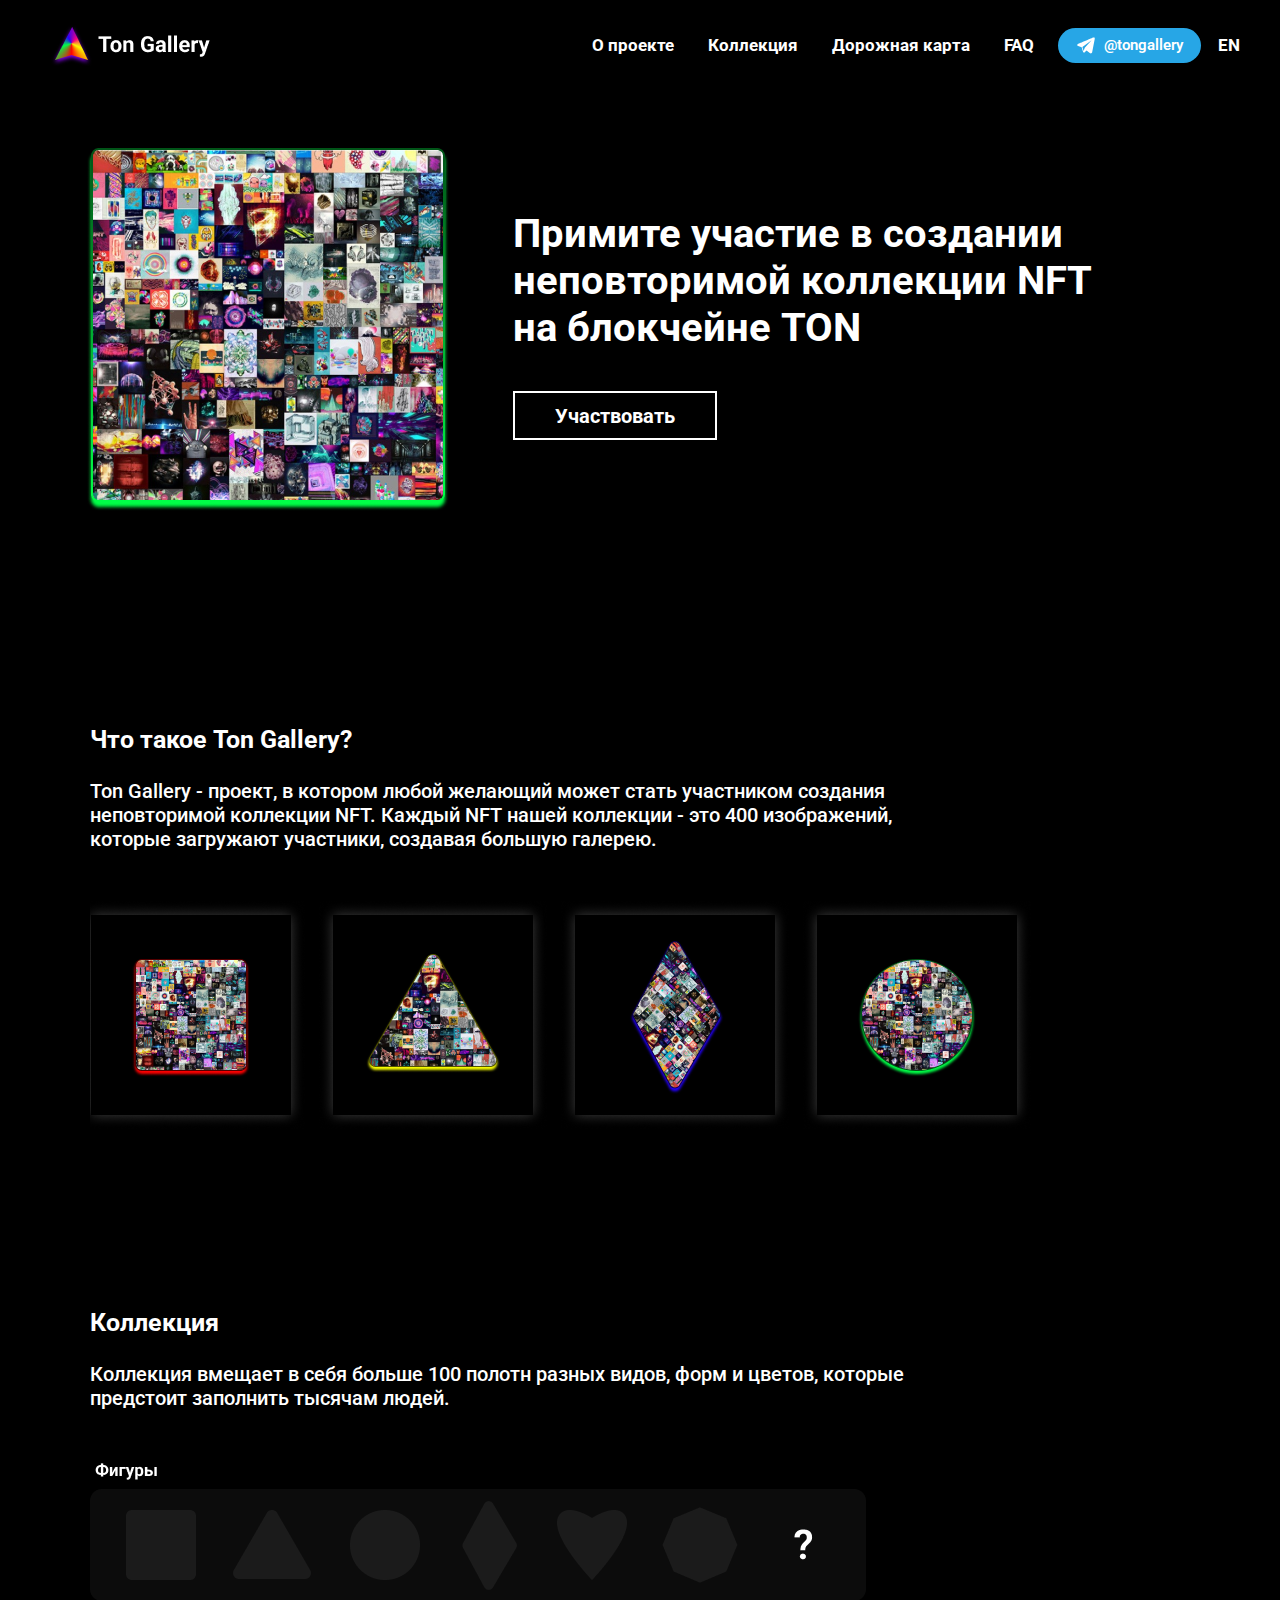
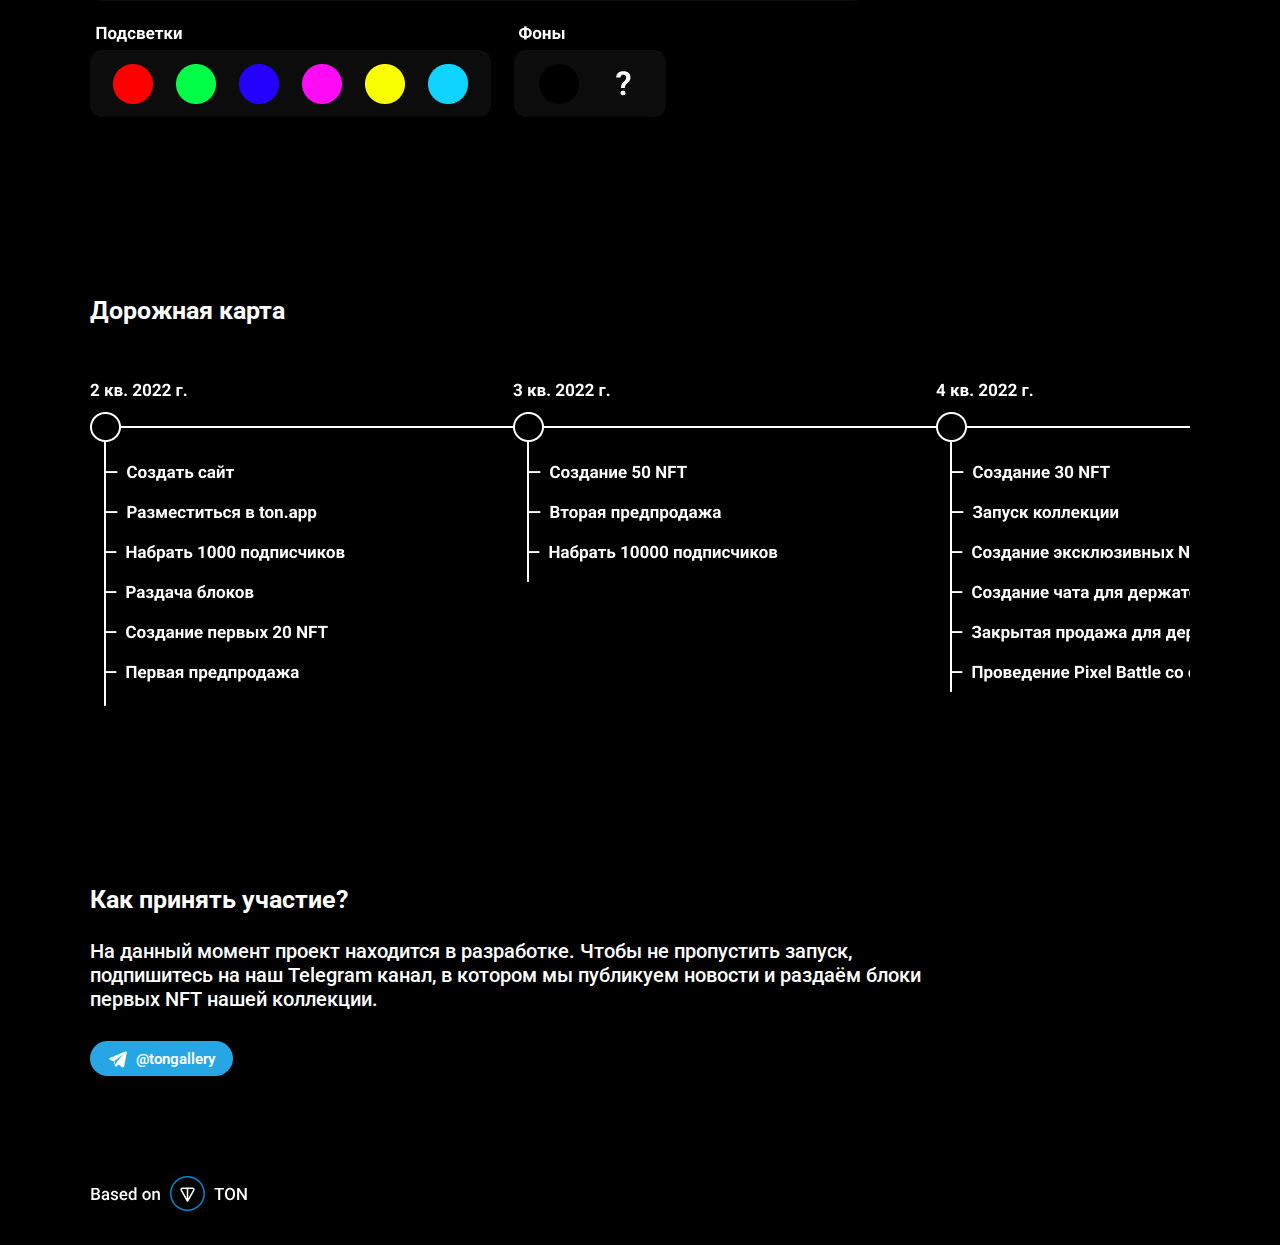
==== ru.html @ 82a5033f "Add files via upload" ====
<!DOCTYPE html>
<html lang="ru">
<head>
    <link rel="stylesheet" href="styles.css">
    <link rel="stylesheet" href="adapt.css">
    <meta charset="UTF-8">
    <meta http-equiv="X-UA-Compatible" content="IE=edge">
    <meta name="viewport" content="width=device-width, initial-scale=1.0">
    <title>Ton Gallery</title>
</head>
<body>
    <div class="container">
        <header>
            <a href="https://tongallery.com" class="logo">
                <svg class="logo" width="161" height="43" viewBox="0 0 161 43" fill="none" xmlns="http://www.w3.org/2000/svg" xmlns:xlink="http://www.w3.org/1999/xlink">
                    <rect width="161" height="43" fill="url(#pattern0)"/>
                    <defs>
                    <pattern id="pattern0" patternContentUnits="objectBoundingBox" width="1" height="1">
                    <use xlink:href="#image0_229_2" transform="scale(0.00621118 0.0232558)"/>
                    </pattern>
                    <image id="image0_229_2" width="161" height="43" xlink:href="[data-uri]"/>
                    </defs>
                </svg>
                <img src="logo.png" class="logo_mini">
            </a>
            <menu>
                <li class="menu desk"><a href="#about" class="menu">О проекте</a></li>
                <li class="menu desk"><a href="#coll" class="menu">Коллекция</a></li>
                <li class="menu desk"><a href="#map" class="menu">Дорожная карта</a></li>
                <li class="menu"><a href="#faq" class="menu">FAQ</a></li>
                <li class="desk"><a class="tg" href="https://t.me/tongallery" target="_blank">
                    <svg class="tglogo" width="20" height="20" viewBox="0 0 20 20" fill="none" xmlns="http://www.w3.org/2000/svg">
                        <path d="M18.4548 2.62083C18.1548 2.36643 17.6836 2.33003 17.1964 2.52563H17.1956C16.6832 2.73123 2.69123 8.73283 2.12163 8.97803C2.01803 9.01403 1.11323 9.35163 1.20643 10.1036C1.28963 10.7816 2.01683 11.0624 2.10563 11.0948L5.66283 12.3128C5.89883 13.0984 6.76883 15.9968 6.96123 16.616C7.08123 17.002 7.27683 17.5092 7.61963 17.6136C7.92043 17.7296 8.21963 17.6236 8.41323 17.4716L10.588 15.4544L14.0988 18.1924L14.1824 18.2424C14.4208 18.348 14.6492 18.4008 14.8672 18.4008C15.0356 18.4008 15.1972 18.3692 15.3516 18.306C15.8776 18.09 16.088 17.5888 16.11 17.532L18.7324 3.90123C18.8924 3.17323 18.67 2.80283 18.4548 2.62083ZM8.80003 12.8L7.60003 16L6.40003 12L15.6 5.20003L8.80003 12.8Z" fill="#fff"/>
                    </svg>
                    <p class="tg">@tongallery</p>
                </a></li>
                <li class="lang"><a href="en" class="menu">EN</a></li>
            </menu>
        </header>
        <main>
            <div class="main_block">
                <img class="main_art" src="img/main_arts/0.png">
                <div class="main_text">
                    <p class="main">Примите участие в создании неповторимой коллекции NFT на блокчейне TON</p>
                    <a href="#join" class="join"><p class="auto">Участвовать</p></a>
                </div>
            </div>

        <div class="content">

            <div class="block" id="about">
                <p class="header">Что такое Ton Gallery?</p>
                <p class="word">Ton Gallery - проект, в котором любой желающий может стать участником создания неповторимой коллекции NFT. Каждый NFT нашей коллекции - это 400 изображений, которые загружают участники, создавая большую галерею.</p>
                <div class="slider scroll"><img class="coll" src="img/coll.png" style="margin-left:-13px"></div>
            </div>

            <div class="block" id="coll">
                <p class="header">Коллекция</p>
                <p class="word">Коллекция вмещает в себя больше 100 полотн разных видов, форм и цветов, которые предстоит заполнить тысячам людей.</p>
                <div class="slider scroll"><img class="var" src="img/var_ru.png"></div>
            </div>

            <div class="block" id="map">
                <p class="header">Дорожная карта</p>
                <div class="slider scroll"><img class="var" src="img/map_ru.png"></div>
            </div>

            <div class="block" id="join">
                <p class="header">Как принять участие?</p>
                <p class="word">На данный момент проект находится в разработке. Чтобы не пропустить запуск, подпишитесь на наш Telegram канал, в котором мы публикуем новости и раздаём блоки первых NFT нашей коллекции.</p>
                <a class="tg" href="https://t.me/tongallery" target="_blank" style="margin-left:0px; margin-top:30px;">
                    <svg class="tglogo" width="20" height="20" viewBox="0 0 20 20" fill="none" xmlns="http://www.w3.org/2000/svg">
                        <path d="M18.4548 2.62083C18.1548 2.36643 17.6836 2.33003 17.1964 2.52563H17.1956C16.6832 2.73123 2.69123 8.73283 2.12163 8.97803C2.01803 9.01403 1.11323 9.35163 1.20643 10.1036C1.28963 10.7816 2.01683 11.0624 2.10563 11.0948L5.66283 12.3128C5.89883 13.0984 6.76883 15.9968 6.96123 16.616C7.08123 17.002 7.27683 17.5092 7.61963 17.6136C7.92043 17.7296 8.21963 17.6236 8.41323 17.4716L10.588 15.4544L14.0988 18.1924L14.1824 18.2424C14.4208 18.348 14.6492 18.4008 14.8672 18.4008C15.0356 18.4008 15.1972 18.3692 15.3516 18.306C15.8776 18.09 16.088 17.5888 16.11 17.532L18.7324 3.90123C18.8924 3.17323 18.67 2.80283 18.4548 2.62083ZM8.80003 12.8L7.60003 16L6.40003 12L15.6 5.20003L8.80003 12.8Z" fill="#fff"/>
                    </svg>
                    <p class="tg">@tongallery</p>
                </a>
            </div>
        </div>
        <a href="https://ton.org" target="_blank"><svg class="ton" width="158" height="35" viewBox="0 0 158 35" fill="none" xmlns="http://www.w3.org/2000/svg">
            <path fill-rule="evenodd" clip-rule="evenodd" d="M92.6305 11.5654H102.446C102.793 11.5654 103.14 11.6157 103.502 11.7842C103.938 11.9876 104.167 12.307 104.329 12.5432C104.541 12.89 104.653 13.2886 104.652 13.695C104.653 14.0951 104.553 14.4889 104.359 14.839L98.1573 25.4921C98.0899 25.6075 97.9935 25.703 97.8775 25.7693C97.7616 25.8355 97.6302 25.8701 97.4967 25.8696C97.3632 25.869 97.2321 25.8333 97.1167 25.7661C97.0013 25.6989 96.9057 25.6026 96.8393 25.4867L90.7526 14.8576C90.7508 14.8547 90.749 14.8518 90.7471 14.8489C90.6082 14.6192 90.3927 14.2637 90.3545 13.8054C90.3203 13.3842 90.4155 12.9626 90.6274 12.5969C90.8392 12.2312 91.1576 11.9389 91.5401 11.759C91.9513 11.5665 92.368 11.5654 92.6305 11.5654ZM96.7387 13.0868H92.6305C92.3604 13.0868 92.2565 13.1032 92.1843 13.1371C92.0823 13.1842 91.9974 13.2618 91.9414 13.3592C91.8853 13.4565 91.8609 13.5689 91.8715 13.6807C91.877 13.7464 91.9032 13.8196 92.0585 14.0767L92.0684 14.0931L96.7387 22.2492V13.0868ZM98.2612 13.0868V22.2896L103.041 14.08C103.101 13.9611 103.132 13.8294 103.131 13.6961C103.131 13.5779 103.106 13.4773 103.052 13.3712C103.016 13.3163 102.976 13.2643 102.931 13.2159C102.911 13.1941 102.887 13.1766 102.859 13.1645C102.729 13.1066 102.588 13.08 102.446 13.0868H98.2612Z" fill="white"/>
            <path fill-rule="evenodd" clip-rule="evenodd" d="M115 17.5C115 27.1655 107.165 35 97.5 35C87.8345 35 80 27.1655 80 17.5C80 7.83453 87.8345 0 97.5 0C107.165 0 115 7.83453 115 17.5ZM113.479 17.5C113.479 26.3244 106.325 33.4786 97.5 33.4786C88.6756 33.4786 81.5214 26.3255 81.5214 17.5C81.5214 8.67562 88.6745 1.52141 97.5 1.52141C106.324 1.52141 113.479 8.67453 113.479 17.5Z" fill="#0088CC"/>
            <path d="M5.91602 18.5381H2.83643L2.81982 17.019H5.50928C5.96305 17.019 6.34766 16.9526 6.66309 16.8198C6.98405 16.6815 7.22754 16.485 7.39355 16.2305C7.55957 15.9704 7.64258 15.6577 7.64258 15.2925C7.64258 14.8885 7.5651 14.5592 7.41016 14.3047C7.25521 14.0501 7.01725 13.8647 6.69629 13.7485C6.38086 13.6323 5.97689 13.5742 5.48438 13.5742H3.46729V24H1.38379V11.9141H5.48438C6.14844 11.9141 6.74056 11.9777 7.26074 12.105C7.78646 12.2323 8.23193 12.4315 8.59717 12.7026C8.96794 12.9683 9.2474 13.3058 9.43555 13.7153C9.62923 14.1248 9.72607 14.6118 9.72607 15.1763C9.72607 15.6743 9.6071 16.1309 9.36914 16.5459C9.13118 16.9554 8.77979 17.2902 8.31494 17.5503C7.8501 17.8104 7.27181 17.9653 6.58008 18.0151L5.91602 18.5381ZM5.82471 24H2.18066L3.11865 22.3481H5.82471C6.29508 22.3481 6.68799 22.2707 7.00342 22.1157C7.31885 21.9552 7.55404 21.7367 7.70898 21.46C7.86947 21.1777 7.94971 20.8485 7.94971 20.4722C7.94971 20.0793 7.88053 19.7389 7.74219 19.4512C7.60384 19.1579 7.38525 18.9338 7.08643 18.7788C6.7876 18.6183 6.39746 18.5381 5.91602 18.5381H3.5752L3.5918 17.019H6.63818L7.11133 17.5918C7.77539 17.6139 8.32048 17.7606 8.74658 18.0317C9.17822 18.3029 9.49919 18.6543 9.70947 19.0859C9.91976 19.5176 10.0249 19.9824 10.0249 20.4805C10.0249 21.2497 9.85612 21.8944 9.51855 22.4146C9.18652 22.9347 8.70785 23.3304 8.08252 23.6016C7.45719 23.8672 6.70459 24 5.82471 24ZM16.9893 22.1987V17.9155C16.9893 17.5946 16.9312 17.3179 16.8149 17.0854C16.6987 16.853 16.5216 16.6732 16.2837 16.5459C16.0513 16.4186 15.758 16.355 15.4038 16.355C15.0773 16.355 14.7951 16.4103 14.5571 16.521C14.3192 16.6317 14.1338 16.7811 14.001 16.9692C13.8682 17.1574 13.8018 17.3704 13.8018 17.6084H11.8096C11.8096 17.2542 11.8953 16.9111 12.0669 16.5791C12.2384 16.2471 12.4875 15.951 12.814 15.6909C13.1405 15.4308 13.5306 15.2261 13.9844 15.0767C14.4382 14.9272 14.9473 14.8525 15.5117 14.8525C16.1868 14.8525 16.7845 14.966 17.3047 15.1929C17.8304 15.4198 18.2427 15.7629 18.5415 16.2222C18.8459 16.6759 18.998 17.2459 18.998 17.9321V21.9248C18.998 22.3343 19.0257 22.7023 19.0811 23.0288C19.1419 23.3498 19.2277 23.6292 19.3384 23.8672V24H17.2881C17.194 23.7842 17.1193 23.5103 17.064 23.1782C17.0142 22.8407 16.9893 22.5142 16.9893 22.1987ZM17.2798 18.5381L17.2964 19.7749H15.8604C15.4896 19.7749 15.1631 19.8109 14.8809 19.8828C14.5986 19.9492 14.3634 20.0488 14.1753 20.1816C13.9871 20.3145 13.846 20.4749 13.752 20.6631C13.6579 20.8512 13.6108 21.0643 13.6108 21.3022C13.6108 21.5402 13.6662 21.7588 13.7769 21.958C13.8875 22.1517 14.048 22.3039 14.2583 22.4146C14.4741 22.5252 14.7342 22.5806 15.0386 22.5806C15.4481 22.5806 15.805 22.4976 16.1094 22.3315C16.4193 22.16 16.6628 21.9525 16.8398 21.709C17.0169 21.46 17.111 21.2248 17.1221 21.0034L17.7695 21.8916C17.7031 22.1185 17.5897 22.362 17.4292 22.6221C17.2687 22.8822 17.0584 23.1312 16.7983 23.3691C16.5438 23.6016 16.2367 23.7925 15.877 23.9419C15.5228 24.0913 15.1133 24.166 14.6484 24.166C14.0618 24.166 13.5389 24.0498 13.0796 23.8174C12.6203 23.5794 12.2606 23.2612 12.0005 22.8628C11.7404 22.4588 11.6104 22.0023 11.6104 21.4932C11.6104 21.0173 11.6989 20.5967 11.876 20.2314C12.0586 19.8607 12.3242 19.5508 12.6729 19.3018C13.027 19.0527 13.4587 18.8646 13.9678 18.7373C14.4769 18.6045 15.0579 18.5381 15.7109 18.5381H17.2798ZM26.1284 21.5679C26.1284 21.3687 26.0786 21.1888 25.979 21.0283C25.8794 20.8623 25.6885 20.7129 25.4062 20.5801C25.1296 20.4473 24.7201 20.3255 24.1777 20.2148C23.7018 20.1097 23.2646 19.9852 22.8662 19.8413C22.4733 19.6919 22.1357 19.512 21.8535 19.3018C21.5713 19.0915 21.3527 18.8424 21.1978 18.5547C21.0428 18.2669 20.9653 17.9349 20.9653 17.5586C20.9653 17.1934 21.0456 16.8475 21.2061 16.521C21.3665 16.1945 21.5962 15.9067 21.895 15.6577C22.1938 15.4087 22.5563 15.2122 22.9824 15.0684C23.4141 14.9245 23.8955 14.8525 24.4268 14.8525C25.1794 14.8525 25.8241 14.9798 26.3608 15.2344C26.9032 15.4834 27.3182 15.8237 27.606 16.2554C27.8937 16.6815 28.0376 17.1629 28.0376 17.6997H26.0371C26.0371 17.4618 25.9762 17.2404 25.8545 17.0356C25.7383 16.8254 25.5612 16.6566 25.3232 16.5293C25.0853 16.3965 24.7865 16.3301 24.4268 16.3301C24.0837 16.3301 23.7987 16.3854 23.5718 16.4961C23.3504 16.6012 23.1844 16.7396 23.0737 16.9111C22.9686 17.0827 22.916 17.2708 22.916 17.4756C22.916 17.625 22.9437 17.7606 22.999 17.8823C23.0599 17.9985 23.1595 18.1064 23.2979 18.2061C23.4362 18.3001 23.6243 18.3887 23.8623 18.4717C24.1058 18.5547 24.4102 18.6349 24.7754 18.7124C25.4616 18.8563 26.0509 19.0417 26.5435 19.2686C27.0415 19.4899 27.4233 19.7777 27.689 20.1318C27.9546 20.4805 28.0874 20.9232 28.0874 21.46C28.0874 21.8584 28.0016 22.2236 27.8301 22.5557C27.6641 22.8822 27.4206 23.1672 27.0996 23.4106C26.7786 23.6486 26.394 23.834 25.9458 23.9668C25.5031 24.0996 25.005 24.166 24.4517 24.166C23.6382 24.166 22.9492 24.0221 22.3848 23.7344C21.8203 23.4411 21.3914 23.0675 21.0981 22.6138C20.8104 22.1545 20.6665 21.6785 20.6665 21.186H22.6006C22.6227 21.5568 22.7251 21.8529 22.9077 22.0742C23.0959 22.29 23.3283 22.4478 23.605 22.5474C23.8872 22.6414 24.1777 22.6885 24.4766 22.6885C24.8363 22.6885 25.1379 22.6414 25.3813 22.5474C25.6248 22.4478 25.8102 22.3149 25.9375 22.1489C26.0648 21.9774 26.1284 21.7837 26.1284 21.5679ZM33.7983 24.166C33.1343 24.166 32.5339 24.0581 31.9971 23.8423C31.4658 23.6209 31.012 23.3138 30.6357 22.9209C30.265 22.528 29.98 22.0659 29.7808 21.5347C29.5815 21.0034 29.4819 20.4307 29.4819 19.8164V19.4844C29.4819 18.7816 29.5843 18.1452 29.7891 17.5752C29.9938 17.0052 30.2788 16.5182 30.644 16.1143C31.0093 15.7048 31.4409 15.3921 31.939 15.1763C32.437 14.9604 32.9766 14.8525 33.5576 14.8525C34.1995 14.8525 34.7612 14.9604 35.2427 15.1763C35.7241 15.3921 36.1226 15.6965 36.438 16.0894C36.759 16.4767 36.9969 16.9388 37.1519 17.4756C37.3123 18.0124 37.3926 18.6045 37.3926 19.252V20.1069H30.4531V18.6709H35.417V18.5132C35.4059 18.1535 35.334 17.8159 35.2012 17.5005C35.0739 17.1851 34.8774 16.9305 34.6118 16.7368C34.3462 16.5431 33.992 16.4463 33.5493 16.4463C33.2173 16.4463 32.9212 16.5182 32.6611 16.6621C32.4066 16.8005 32.1935 17.0024 32.022 17.2681C31.8504 17.5337 31.7176 17.8547 31.6235 18.231C31.535 18.6017 31.4907 19.0195 31.4907 19.4844V19.8164C31.4907 20.2093 31.5433 20.5745 31.6484 20.9121C31.7591 21.2441 31.9196 21.5347 32.1299 21.7837C32.3402 22.0327 32.5947 22.2292 32.8936 22.373C33.1924 22.5114 33.5327 22.5806 33.9146 22.5806C34.396 22.5806 34.8249 22.4837 35.2012 22.29C35.5775 22.0964 35.904 21.8224 36.1807 21.4683L37.2349 22.4893C37.0412 22.7715 36.7894 23.0426 36.4795 23.3027C36.1696 23.5573 35.7905 23.7648 35.3423 23.9253C34.8996 24.0858 34.3849 24.166 33.7983 24.166ZM44.4316 22.1406V11.25H46.4404V24H44.6226L44.4316 22.1406ZM38.5879 19.6089V19.4346C38.5879 18.7539 38.6681 18.1341 38.8286 17.5752C38.9891 17.0107 39.2215 16.5265 39.5259 16.1226C39.8302 15.7131 40.201 15.4004 40.6382 15.1846C41.0754 14.9632 41.5679 14.8525 42.1157 14.8525C42.658 14.8525 43.134 14.9577 43.5435 15.168C43.953 15.3783 44.3016 15.6799 44.5894 16.0728C44.8771 16.4601 45.1068 16.925 45.2783 17.4673C45.4499 18.0041 45.5716 18.6017 45.6436 19.2603V19.8164C45.5716 20.4583 45.4499 21.0449 45.2783 21.5762C45.1068 22.1074 44.8771 22.5667 44.5894 22.9541C44.3016 23.3415 43.9502 23.6403 43.5352 23.8506C43.1257 24.0609 42.647 24.166 42.0991 24.166C41.5568 24.166 41.0671 24.0526 40.6299 23.8257C40.1982 23.5988 39.8302 23.2806 39.5259 22.8711C39.2215 22.4616 38.9891 21.9801 38.8286 21.4268C38.6681 20.8678 38.5879 20.2619 38.5879 19.6089ZM40.5884 19.4346V19.6089C40.5884 20.0184 40.6243 20.4002 40.6963 20.7544C40.7738 21.1086 40.8927 21.4212 41.0532 21.6924C41.2137 21.958 41.4212 22.1683 41.6758 22.3232C41.9359 22.4727 42.2458 22.5474 42.6055 22.5474C43.0592 22.5474 43.4328 22.4478 43.7261 22.2485C44.0194 22.0493 44.249 21.7809 44.415 21.4434C44.5866 21.1003 44.7028 20.7184 44.7637 20.2979V18.7954C44.7305 18.4689 44.6613 18.1646 44.5562 17.8823C44.4565 17.6001 44.321 17.3538 44.1494 17.1436C43.9779 16.9277 43.7648 16.7617 43.5103 16.6455C43.2612 16.5238 42.9652 16.4629 42.6221 16.4629C42.2568 16.4629 41.9469 16.5404 41.6924 16.6953C41.4378 16.8503 41.2275 17.0633 41.0615 17.3345C40.901 17.6056 40.7821 17.9211 40.7046 18.2808C40.6271 18.6405 40.5884 19.0251 40.5884 19.4346ZM52.3838 19.6089V19.418C52.3838 18.7705 52.4779 18.1701 52.666 17.6167C52.8542 17.0578 53.1253 16.5736 53.4795 16.1641C53.8392 15.749 54.2764 15.4281 54.791 15.2012C55.3112 14.9688 55.8978 14.8525 56.5508 14.8525C57.2093 14.8525 57.7959 14.9688 58.3105 15.2012C58.8307 15.4281 59.2707 15.749 59.6304 16.1641C59.9901 16.5736 60.264 17.0578 60.4521 17.6167C60.6403 18.1701 60.7344 18.7705 60.7344 19.418V19.6089C60.7344 20.2563 60.6403 20.8568 60.4521 21.4102C60.264 21.9635 59.9901 22.4478 59.6304 22.8628C59.2707 23.2723 58.8335 23.5933 58.3188 23.8257C57.8042 24.0526 57.2204 24.166 56.5674 24.166C55.9089 24.166 55.3195 24.0526 54.7993 23.8257C54.2847 23.5933 53.8475 23.2723 53.4878 22.8628C53.1281 22.4478 52.8542 21.9635 52.666 21.4102C52.4779 20.8568 52.3838 20.2563 52.3838 19.6089ZM54.3843 19.418V19.6089C54.3843 20.0129 54.4258 20.3947 54.5088 20.7544C54.5918 21.1141 54.7218 21.4295 54.8989 21.7007C55.076 21.9718 55.3029 22.1849 55.5796 22.3398C55.8563 22.4948 56.1855 22.5723 56.5674 22.5723C56.9382 22.5723 57.2591 22.4948 57.5303 22.3398C57.807 22.1849 58.0339 21.9718 58.2109 21.7007C58.388 21.4295 58.5181 21.1141 58.6011 20.7544C58.6896 20.3947 58.7339 20.0129 58.7339 19.6089V19.418C58.7339 19.0195 58.6896 18.6432 58.6011 18.2891C58.5181 17.9294 58.3853 17.6112 58.2026 17.3345C58.0256 17.0578 57.7987 16.842 57.522 16.687C57.2508 16.5265 56.9271 16.4463 56.5508 16.4463C56.1745 16.4463 55.848 16.5265 55.5713 16.687C55.3001 16.842 55.076 17.0578 54.8989 17.3345C54.7218 17.6112 54.5918 17.9294 54.5088 18.2891C54.4258 18.6432 54.3843 19.0195 54.3843 19.418ZM64.395 16.936V24H62.3945V15.0186H64.2788L64.395 16.936ZM64.0381 19.1772L63.3906 19.1689C63.3962 18.5326 63.4847 17.9487 63.6562 17.4175C63.8333 16.8862 64.0768 16.4297 64.3867 16.0479C64.7021 15.666 65.0785 15.3727 65.5156 15.168C65.9528 14.9577 66.4398 14.8525 66.9766 14.8525C67.4082 14.8525 67.7983 14.9134 68.147 15.0352C68.5011 15.1514 68.8027 15.3423 69.0518 15.6079C69.3063 15.8735 69.5 16.2194 69.6328 16.6455C69.7656 17.0661 69.832 17.5835 69.832 18.1978V24H67.8232V18.1895C67.8232 17.7578 67.7596 17.4175 67.6323 17.1685C67.5106 16.9139 67.3307 16.734 67.0928 16.6289C66.8604 16.5182 66.5698 16.4629 66.2212 16.4629C65.8781 16.4629 65.571 16.5348 65.2998 16.6787C65.0286 16.8226 64.799 17.019 64.6108 17.2681C64.4282 17.5171 64.2871 17.8049 64.1875 18.1313C64.0879 18.4578 64.0381 18.8065 64.0381 19.1772Z" fill="white"/>
            <path d="M130.242 11.9141V24H128.175V11.9141H130.242ZM134.036 11.9141V13.5742H124.415V11.9141H134.036ZM145.034 17.625V18.2891C145.034 19.2021 144.915 20.0212 144.677 20.7461C144.439 21.471 144.099 22.0881 143.656 22.5972C143.219 23.1063 142.693 23.4964 142.079 23.7676C141.465 24.0332 140.784 24.166 140.037 24.166C139.296 24.166 138.618 24.0332 138.003 23.7676C137.395 23.4964 136.866 23.1063 136.418 22.5972C135.97 22.0881 135.621 21.471 135.372 20.7461C135.129 20.0212 135.007 19.2021 135.007 18.2891V17.625C135.007 16.7119 135.129 15.8957 135.372 15.1763C135.616 14.4513 135.959 13.8343 136.401 13.3252C136.85 12.8105 137.378 12.4204 137.987 12.1548C138.601 11.8836 139.279 11.748 140.021 11.748C140.768 11.748 141.448 11.8836 142.062 12.1548C142.677 12.4204 143.205 12.8105 143.648 13.3252C144.091 13.8343 144.431 14.4513 144.669 15.1763C144.912 15.8957 145.034 16.7119 145.034 17.625ZM142.951 18.2891V17.6084C142.951 16.9333 142.884 16.3384 142.751 15.8237C142.624 15.3035 142.433 14.8691 142.179 14.5205C141.93 14.1663 141.623 13.9007 141.257 13.7236C140.892 13.541 140.48 13.4497 140.021 13.4497C139.561 13.4497 139.152 13.541 138.792 13.7236C138.432 13.9007 138.125 14.1663 137.871 14.5205C137.622 14.8691 137.431 15.3035 137.298 15.8237C137.165 16.3384 137.099 16.9333 137.099 17.6084V18.2891C137.099 18.9642 137.165 19.5618 137.298 20.082C137.431 20.6022 137.624 21.0422 137.879 21.4019C138.139 21.756 138.449 22.0244 138.809 22.207C139.168 22.3841 139.578 22.4727 140.037 22.4727C140.502 22.4727 140.914 22.3841 141.274 22.207C141.634 22.0244 141.938 21.756 142.187 21.4019C142.436 21.0422 142.624 20.6022 142.751 20.082C142.884 19.5618 142.951 18.9642 142.951 18.2891ZM156.705 11.9141V24H154.622L149.201 15.3423V24H147.118V11.9141H149.201L154.638 20.5884V11.9141H156.705Z" fill="white"/>
        </svg></a>
            
        </main>
    </div>
</body>
</html>

<script src="code.js"></script>

<script src="https://ajax.googleapis.com/ajax/libs/jquery/1.12.0/jquery.min.js"></script>
---- styles.css ----
@import url('https://fonts.googleapis.com/css2?family=Roboto:wght@500;700&display=swap');

body {
    margin: 0;
    background: #000;
    display: flex;

    font-family: Roboto;
    color: #fff;
    overflow-x:hidden;
}

body::-webkit-scrollbar  {
    background: rgb(0, 0, 0);
    width: 5px;
}

body::-webkit-scrollbar-thumb {
    background: rgba(255, 255, 255, 0.5);
    border-radius: 10px;
}

img {
    pointer-events: none;
}

a {
    text-decoration: none;
    color: #fff;
}

.auto {
    margin: auto;
}

.container {
    max-width: 1300px;
    width: 100%;
    margin: auto;
}

header {
    margin: 0;
    height: 90px;
    display: flex;
    padding: 0 30px;
}

a.logo {
    margin: 0 20px;
    margin-right: auto;
    display: flex;
}

svg.logo {
    margin: auto;
}

img.logo_mini {
    margin: auto;
    display: none;
}

menu {
    margin: 0;
    margin-left: auto;
    display: flex;
}

li {
    margin: auto;
    padding: 23px 7px;

    font-weight: 700;
    font-size: 17px;
    list-style-type: none;
}

.lang {
    padding: 23px 0;
}

a.menu {
    padding: 10px;
    transition: .1s;
}

a.menu:hover {
    color: rgb(170, 170, 170);
    transition: .1s;
}


/* button Telegram */
a.tg {
    margin: auto;
    width: 143px;
    height: 35px;

    background: #27A6E6;
    border-radius: 36px;
    border: none;
    display: flex;
}
svg.tglogo {
    margin: auto;
}
p.tg {
    margin: auto;
    margin-left: -10px;
    font-weight: 600;
    font-size: 15px;
}

a.tg:hover {
    background: #27a6e600;
    outline: 2px solid #fff;
    padding: 0;
}

main {
    margin: 0;
    padding: 10px 90px;
}

img.main_art {
    margin-left: -47px;
}

.main_block {
    display: flex;
}

.main_text {
    margin: auto;
    font-weight: 700;
    margin-left: 20px;
}

p.main {
    margin-top: 0;
    max-width: 590px;
    font-size: 40px;
}

/* button Join */
a.join {
    width: 200px;
    height: 45px;
    background: rgba(0, 0, 0, 0);
    border: 2px solid #fff;
    display: flex;

    font-size: 20px;
    text-align: center;
    transition: .1s;
}

a.join:hover {
    background: #fff;
    color: #000;
    transition: .1s;
}


/* content */
.content {
    margin-top: 100px;
}

.block {
    margin: 50px 0;
    padding: 50px 0;
}

p.header {
    font-weight: 700;
    font-size: 25px;
}

p.word {
    max-width: 850px;
    font-weight: 500;
    font-size: 20px;
}

img.coll, img.var {
    margin-top: 30px;
}

svg.ton {
    margin-bottom: 20px;
}

.slider {
    margin: 0;
    overflow: auto;

    -ms-overflow-style: none;
    scrollbar-width: none;
}
.slider::-webkit-scrollbar {
        display: none;
}
---- adapt.css ----
@media(max-width: 1120px) {
    main { padding: 10px 50px; }
}
@media(max-width: 1000px) {
    .desk {
        display: none;
    }
}
@media(max-width: 900px) {
    .main_block, .main_text {
        display: block;
        text-align: center;
    }
    p.main {
        max-width: none;
        margin: 0;
        text-align: center;
    }
    a.join, img.main_art {
        margin: auto;
        margin-top: 30px;
    }
    .slider {
        margin: 0 -50px;
        padding: 0 50px;
    }
}
@media(max-width: 700px) {
    main {
        padding: 10px 30px;
    }
    .slider {
        margin: 0 -30px;
        padding: 0 30px;
    }
}
@media(max-width: 500px) {
    a.logo {
        margin: 0;
    }
    img.main_art {
        width: 100%;
    }
    p.main {
        font-size: 30px;
    }
}
@media(max-width: 360px) {
    svg.logo {
        display: none;
    }
    img.logo_mini {
        display: block;
    }
    p.main {
        font-size: 20px;
    }
}
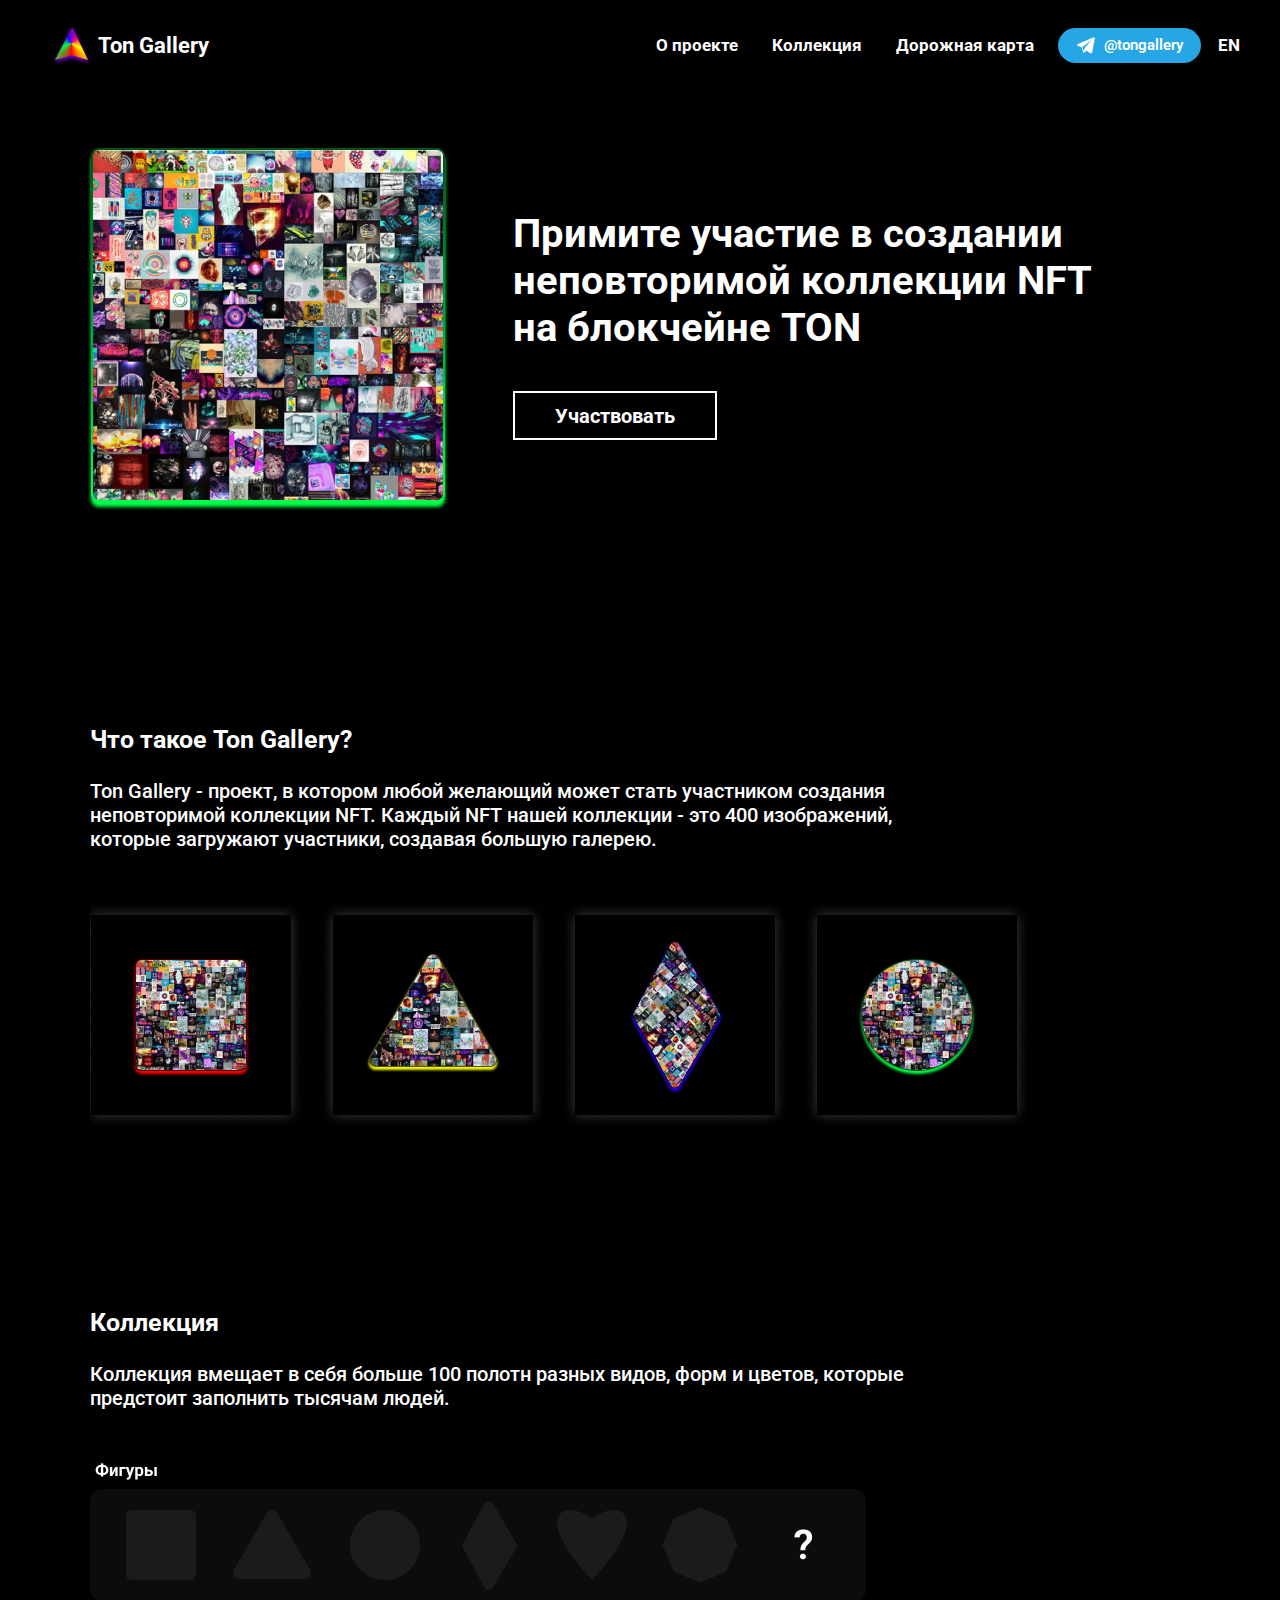
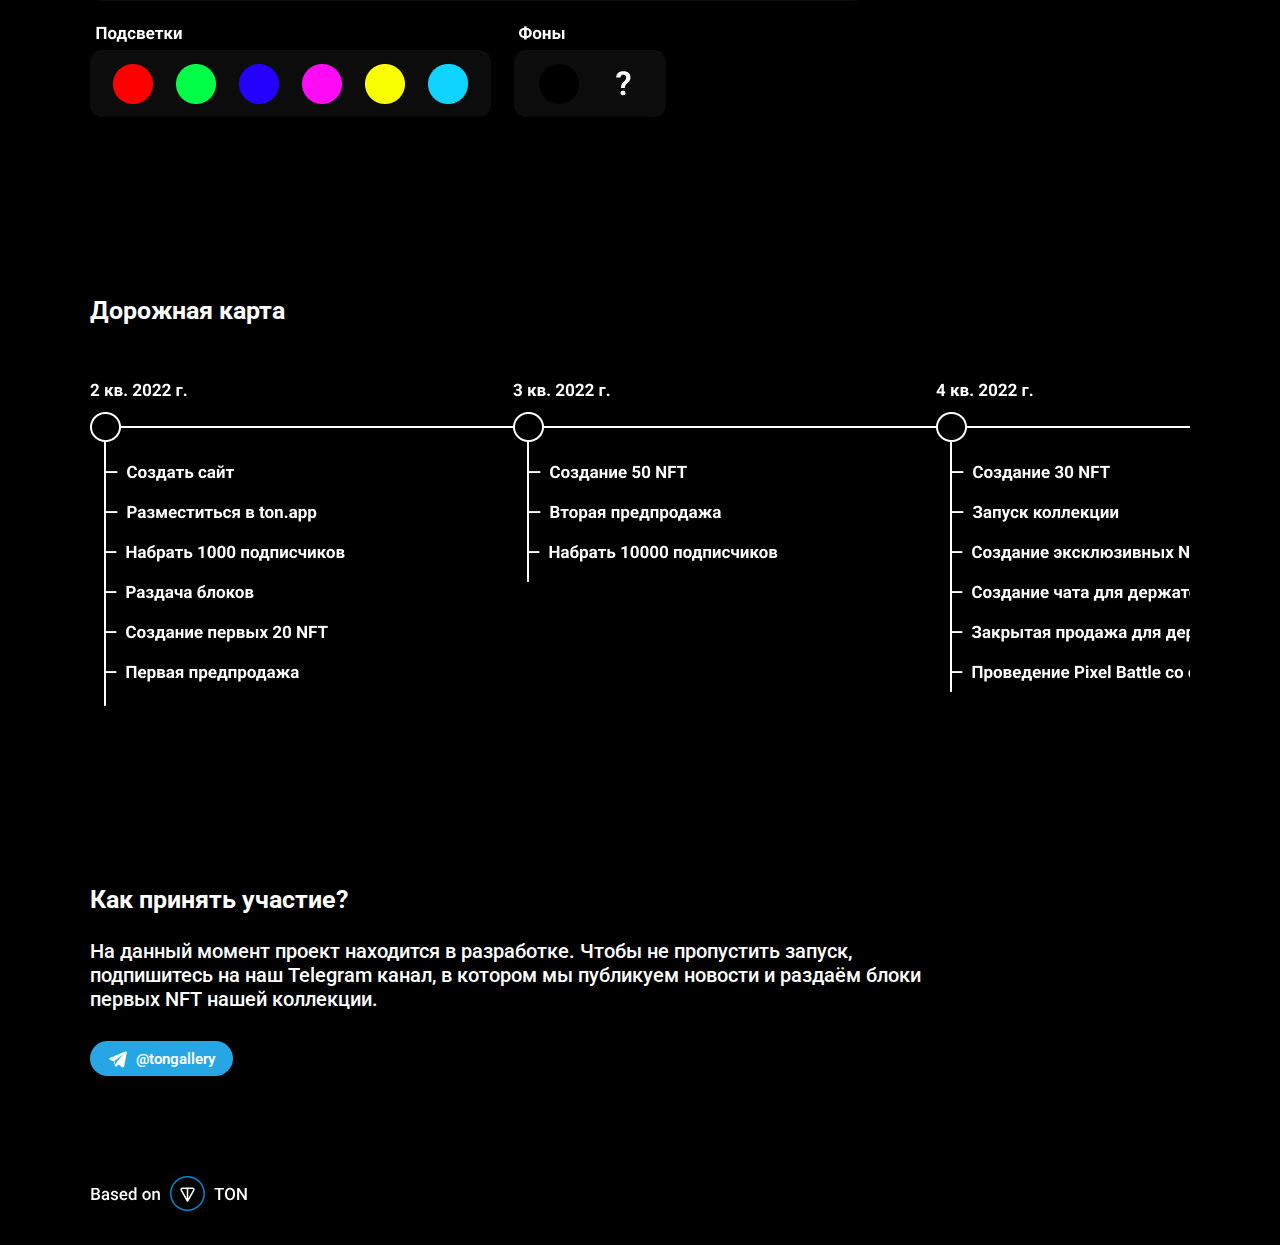
==== commit 24dc31b6: "Add files via upload" ====
--- a/ru.html
+++ b/ru.html
@@ -9,25 +9,23 @@
     <title>Ton Gallery</title>
 </head>
 <body>
+    <a href="https://t.me/tongallery" class="tg_block">
+        Наш телеграм канал
+        <svg class="banner" width="20" height="20" viewBox="0 0 20 20" fill="none" xmlns="http://www.w3.org/2000/svg">
+            <path d="M18.4548 2.62083C18.1548 2.36643 17.6836 2.33003 17.1964 2.52563H17.1956C16.6832 2.73123 2.69123 8.73283 2.12163 8.97803C2.01803 9.01403 1.11323 9.35163 1.20643 10.1036C1.28963 10.7816 2.01683 11.0624 2.10563 11.0948L5.66283 12.3128C5.89883 13.0984 6.76883 15.9968 6.96123 16.616C7.08123 17.002 7.27683 17.5092 7.61963 17.6136C7.92043 17.7296 8.21963 17.6236 8.41323 17.4716L10.588 15.4544L14.0988 18.1924L14.1824 18.2424C14.4208 18.348 14.6492 18.4008 14.8672 18.4008C15.0356 18.4008 15.1972 18.3692 15.3516 18.306C15.8776 18.09 16.088 17.5888 16.11 17.532L18.7324 3.90123C18.8924 3.17323 18.67 2.80283 18.4548 2.62083ZM8.80003 12.8L7.60003 16L6.40003 12L15.6 5.20003L8.80003 12.8Z" fill="#fff"/>
+        </svg>
+        @tongallery
+    </a>
     <div class="container">
         <header>
             <a href="https://tongallery.com" class="logo">
-                <svg class="logo" width="161" height="43" viewBox="0 0 161 43" fill="none" xmlns="http://www.w3.org/2000/svg" xmlns:xlink="http://www.w3.org/1999/xlink">
-                    <rect width="161" height="43" fill="url(#pattern0)"/>
-                    <defs>
-                    <pattern id="pattern0" patternContentUnits="objectBoundingBox" width="1" height="1">
-                    <use xlink:href="#image0_229_2" transform="scale(0.00621118 0.0232558)"/>
-                    </pattern>
-                    <image id="image0_229_2" width="161" height="43" xlink:href="[data-uri]"/>
-                    </defs>
-                </svg>
-                <img src="logo.png" class="logo_mini">
+                <img src="logo.png" class="logo">
+                <p class="logo">&nbsp;Ton Gallery</p>
             </a>
             <menu>
                 <li class="menu desk"><a href="#about" class="menu">О проекте</a></li>
                 <li class="menu desk"><a href="#coll" class="menu">Коллекция</a></li>
                 <li class="menu desk"><a href="#map" class="menu">Дорожная карта</a></li>
-                <li class="menu"><a href="#faq" class="menu">FAQ</a></li>
                 <li class="desk"><a class="tg" href="https://t.me/tongallery" target="_blank">
                     <svg class="tglogo" width="20" height="20" viewBox="0 0 20 20" fill="none" xmlns="http://www.w3.org/2000/svg">
                         <path d="M18.4548 2.62083C18.1548 2.36643 17.6836 2.33003 17.1964 2.52563H17.1956C16.6832 2.73123 2.69123 8.73283 2.12163 8.97803C2.01803 9.01403 1.11323 9.35163 1.20643 10.1036C1.28963 10.7816 2.01683 11.0624 2.10563 11.0948L5.66283 12.3128C5.89883 13.0984 6.76883 15.9968 6.96123 16.616C7.08123 17.002 7.27683 17.5092 7.61963 17.6136C7.92043 17.7296 8.21963 17.6236 8.41323 17.4716L10.588 15.4544L14.0988 18.1924L14.1824 18.2424C14.4208 18.348 14.6492 18.4008 14.8672 18.4008C15.0356 18.4008 15.1972 18.3692 15.3516 18.306C15.8776 18.09 16.088 17.5888 16.11 17.532L18.7324 3.90123C18.8924 3.17323 18.67 2.80283 18.4548 2.62083ZM8.80003 12.8L7.60003 16L6.40003 12L15.6 5.20003L8.80003 12.8Z" fill="#fff"/>
--- a/styles.css
+++ b/styles.css
@@ -33,6 +33,23 @@
     margin: auto;
 }
 
+a.tg_block {
+    position: absolute;
+    top: 0;
+    left: 0;
+    right: 0;
+    padding: 10px;
+    text-align: center;
+    background: #27A6E6;
+    overflow: hidden;
+    white-space: nowrap;
+    display: none;
+}
+.banner {
+    margin: 0 5px;
+    margin-bottom: -5px;
+}
+
 .container {
     max-width: 1300px;
     width: 100%;
@@ -52,13 +69,11 @@
     display: flex;
 }
 
-svg.logo {
-    margin: auto;
-}
-
-img.logo_mini {
-    margin: auto;
-    display: none;
+img.logo, p.logo {
+    margin: auto;
+
+    font-weight: 700;
+    font-size: 22px;
 }
 
 menu {
--- a/adapt.css
+++ b/adapt.css
@@ -7,13 +7,20 @@
     }
 }
 @media(max-width: 900px) {
-    .main_block, .main_text {
+    .container {
+        position: absolute;
+        top: 30px;
+        left: 0;
+        right: 0;
+        bottom: 0;
+    }
+    .main_block, .main_text, a.tg_block {
+        margin: 0;
         display: block;
         text-align: center;
     }
     p.main {
-        max-width: none;
-        margin: 0;
+        margin: auto;
         text-align: center;
     }
     a.join, img.main_art {
@@ -55,4 +62,7 @@
     p.main {
         font-size: 20px;
     }
+    p.logo {
+        display: none;
+    }
 }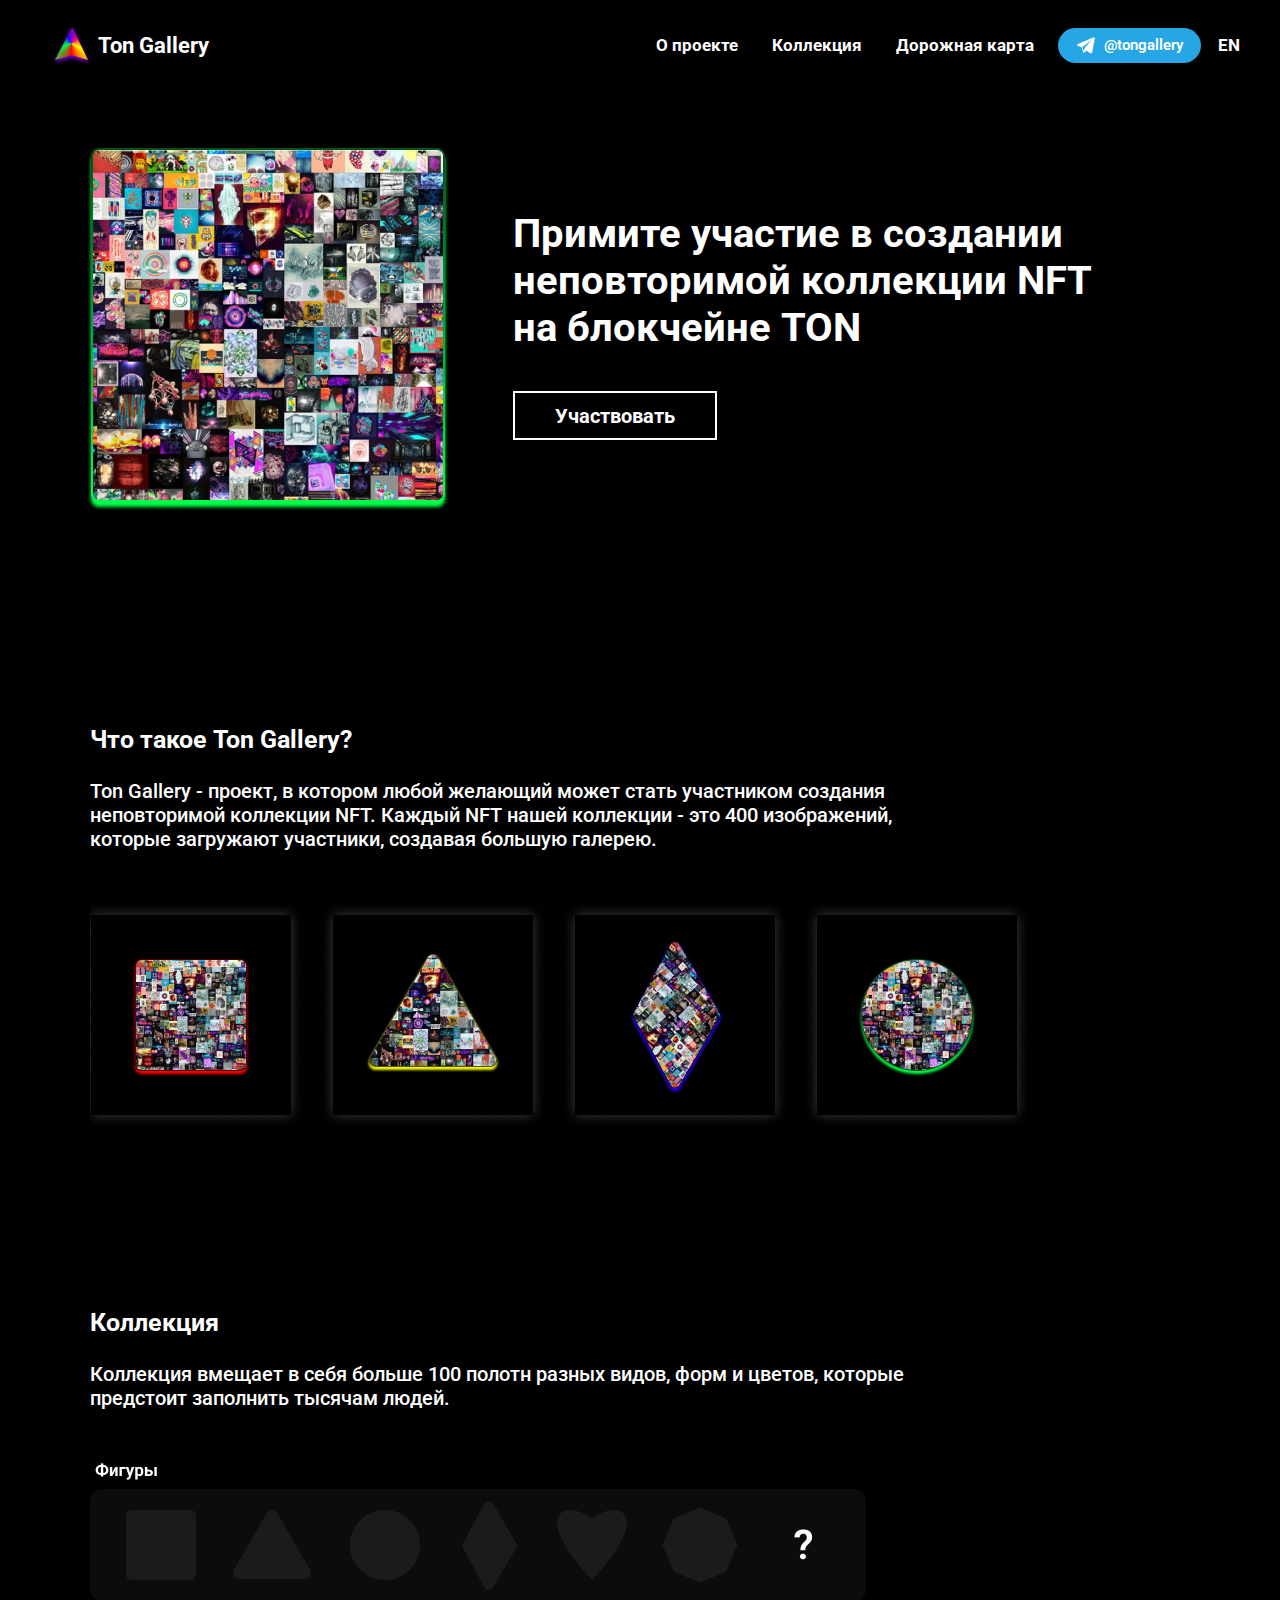
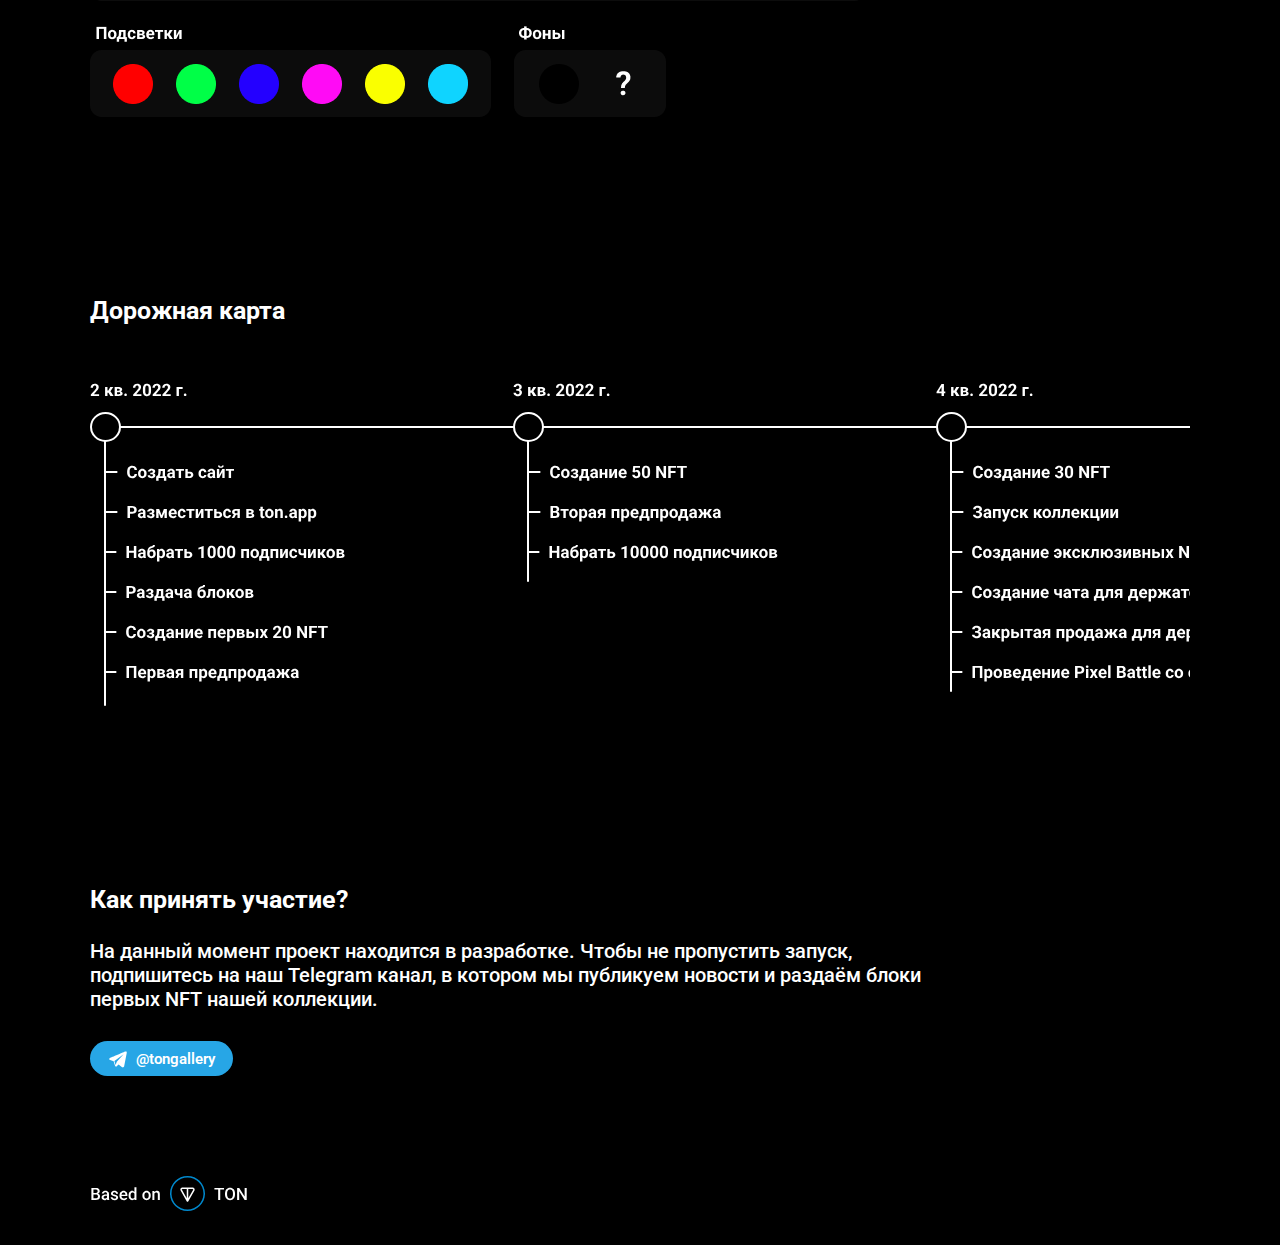
==== commit 02154117: "Add files via upload" ====
--- a/ru.html
+++ b/ru.html
@@ -60,7 +60,39 @@
 
             <div class="block" id="map">
                 <p class="header">Дорожная карта</p>
-                <div class="slider scroll"><img class="var" src="img/map_ru.png"></div>
+                <div class="slider scroll">
+                    <svg class="var" width="1473" height="326" viewBox="0 0 1473 326" fill="none" xmlns="http://www.w3.org/2000/svg">
+                        <path d="M30 47C30 54.7013 23.5393 61 15.5 61C7.46071 61 1 54.7013 1 47C1 39.2987 7.46071 33 15.5 33C23.5393 33 30 39.2987 30 47Z" fill="black" stroke="white" stroke-width="2"/>
+                        <rect x="29" y="48" width="2" height="395" rx="1" transform="rotate(-90 29 48)" fill="white"/>
+                        <rect x="14" y="60" width="2" height="266" rx="1" fill="white"/>
+                        <path d="M9.09766 14.1323V16H0.830078V14.4062L4.73975 10.2144C5.13265 9.77718 5.44255 9.39258 5.66943 9.06055C5.89632 8.72298 6.05957 8.42139 6.15918 8.15576C6.26432 7.8846 6.31689 7.62728 6.31689 7.38379C6.31689 7.01855 6.25602 6.70589 6.13428 6.4458C6.01253 6.18018 5.83268 5.97542 5.59473 5.83154C5.3623 5.68766 5.07454 5.61572 4.73145 5.61572C4.36621 5.61572 4.05078 5.70426 3.78516 5.88135C3.52507 6.05843 3.32585 6.30469 3.1875 6.62012C3.05469 6.93555 2.98828 7.29248 2.98828 7.69092H0.589355C0.589355 6.97152 0.760905 6.31299 1.104 5.71533C1.4471 5.11214 1.93132 4.63346 2.55664 4.2793C3.18197 3.9196 3.9235 3.73975 4.78125 3.73975C5.62793 3.73975 6.3418 3.87809 6.92285 4.15479C7.50944 4.42594 7.95215 4.81885 8.25098 5.3335C8.55534 5.84261 8.70752 6.45133 8.70752 7.15967C8.70752 7.55811 8.64388 7.94824 8.5166 8.33008C8.38932 8.70638 8.20671 9.08268 7.96875 9.45898C7.73633 9.82975 7.4541 10.2061 7.12207 10.5879C6.79004 10.9697 6.42204 11.3654 6.01807 11.7749L3.91797 14.1323H9.09766ZM17.4731 7.01855V16H15.0825V7.01855H17.4731ZM23.3086 7.01855L19.4404 12.6382H17.0498L16.7593 10.4302H18.3447L20.2788 7.01855H23.3086ZM20.3867 16L18.1787 12.2065L20.2622 11.0527L23.5908 16H20.3867ZM28.9614 12.248H26.1475L26.1309 10.6792H28.4551C28.765 10.6792 29.0168 10.6488 29.2104 10.5879C29.4041 10.5215 29.5452 10.4246 29.6338 10.2974C29.7279 10.1646 29.7749 10.0041 29.7749 9.81592C29.7749 9.6499 29.7445 9.50879 29.6836 9.39258C29.6283 9.27083 29.5425 9.17122 29.4263 9.09375C29.3101 9.01628 29.1634 8.96094 28.9863 8.92773C28.8148 8.889 28.6128 8.86963 28.3804 8.86963H27.0356V16H24.645V7.01855H28.3804C28.967 7.01855 29.4927 7.07113 29.9575 7.17627C30.4224 7.27588 30.818 7.42806 31.1445 7.63281C31.4766 7.83757 31.7284 8.09766 31.8999 8.41309C32.077 8.72298 32.1655 9.09098 32.1655 9.51709C32.1655 9.79378 32.1019 10.0539 31.9746 10.2974C31.8529 10.5409 31.6702 10.7567 31.4268 10.9448C31.1833 11.133 30.8817 11.2879 30.522 11.4097C30.1678 11.5259 29.7583 11.5978 29.2935 11.6255L28.9614 12.248ZM28.9614 16H25.5581L26.3799 14.1489H28.9614C29.2547 14.1489 29.4954 14.113 29.6836 14.041C29.8717 13.9691 30.0101 13.8639 30.0986 13.7256C30.1927 13.5817 30.2397 13.4102 30.2397 13.2109C30.2397 13.0173 30.1982 12.8485 30.1152 12.7046C30.0322 12.5607 29.8966 12.45 29.7085 12.3726C29.5259 12.2896 29.2769 12.248 28.9614 12.248H26.7285L26.7451 10.6792H29.2852L29.8662 11.3101C30.4971 11.3488 31.0173 11.4678 31.4268 11.667C31.8363 11.8662 32.1379 12.1208 32.3315 12.4307C32.5308 12.735 32.6304 13.0698 32.6304 13.4351C32.6304 13.8612 32.5501 14.2347 32.3896 14.5557C32.2292 14.8766 31.9912 15.145 31.6758 15.3608C31.3659 15.5711 30.984 15.7316 30.5303 15.8423C30.0765 15.9474 29.5535 16 28.9614 16ZM34.2158 14.8462C34.2158 14.492 34.3376 14.196 34.5811 13.958C34.8301 13.7201 35.1593 13.6011 35.5688 13.6011C35.9784 13.6011 36.3049 13.7201 36.5483 13.958C36.7974 14.196 36.9219 14.492 36.9219 14.8462C36.9219 15.2004 36.7974 15.4964 36.5483 15.7344C36.3049 15.9723 35.9784 16.0913 35.5688 16.0913C35.1593 16.0913 34.8301 15.9723 34.5811 15.7344C34.3376 15.4964 34.2158 15.2004 34.2158 14.8462ZM51.4316 14.1323V16H43.1641V14.4062L47.0737 10.2144C47.4666 9.77718 47.7765 9.39258 48.0034 9.06055C48.2303 8.72298 48.3936 8.42139 48.4932 8.15576C48.5983 7.8846 48.6509 7.62728 48.6509 7.38379C48.6509 7.01855 48.59 6.70589 48.4683 6.4458C48.3465 6.18018 48.1667 5.97542 47.9287 5.83154C47.6963 5.68766 47.4085 5.61572 47.0654 5.61572C46.7002 5.61572 46.3848 5.70426 46.1191 5.88135C45.859 6.05843 45.6598 6.30469 45.5215 6.62012C45.3887 6.93555 45.3223 7.29248 45.3223 7.69092H42.9233C42.9233 6.97152 43.0949 6.31299 43.438 5.71533C43.7811 5.11214 44.2653 4.63346 44.8906 4.2793C45.516 3.9196 46.2575 3.73975 47.1152 3.73975C47.9619 3.73975 48.6758 3.87809 49.2568 4.15479C49.8434 4.42594 50.2861 4.81885 50.585 5.3335C50.8893 5.84261 51.0415 6.45133 51.0415 7.15967C51.0415 7.55811 50.9779 7.94824 50.8506 8.33008C50.7233 8.70638 50.5407 9.08268 50.3027 9.45898C50.0703 9.82975 49.7881 10.2061 49.4561 10.5879C49.124 10.9697 48.756 11.3654 48.3521 11.7749L46.252 14.1323H51.4316ZM61.0605 8.89453V10.9863C61.0605 11.8939 60.9637 12.6769 60.77 13.3354C60.5763 13.9884 60.2969 14.5252 59.9316 14.9458C59.5719 15.3608 59.1431 15.668 58.645 15.8672C58.147 16.0664 57.5936 16.166 56.9849 16.166C56.4979 16.166 56.0441 16.1051 55.6235 15.9834C55.203 15.8561 54.8239 15.6597 54.4863 15.394C54.1543 15.1284 53.8665 14.7936 53.623 14.3896C53.3851 13.9801 53.2025 13.4932 53.0752 12.9287C52.9479 12.3643 52.8843 11.7168 52.8843 10.9863V8.89453C52.8843 7.98698 52.9811 7.20947 53.1748 6.56201C53.374 5.90902 53.6535 5.375 54.0132 4.95996C54.3784 4.54492 54.8101 4.24056 55.3081 4.04688C55.8062 3.84766 56.3595 3.74805 56.9683 3.74805C57.4552 3.74805 57.9062 3.81169 58.3213 3.93896C58.7419 4.06071 59.1209 4.25163 59.4585 4.51172C59.7961 4.77181 60.0838 5.10661 60.3218 5.51611C60.5597 5.92008 60.7424 6.4043 60.8696 6.96875C60.9969 7.52767 61.0605 8.1696 61.0605 8.89453ZM58.6616 11.3018V8.5708C58.6616 8.13363 58.6367 7.75179 58.5869 7.42529C58.5426 7.0988 58.4735 6.8221 58.3794 6.59521C58.2853 6.36279 58.1691 6.17464 58.0308 6.03076C57.8924 5.88688 57.7347 5.78174 57.5576 5.71533C57.3805 5.64893 57.1841 5.61572 56.9683 5.61572C56.6971 5.61572 56.4564 5.66829 56.2461 5.77344C56.0413 5.87858 55.867 6.04736 55.7231 6.27979C55.5793 6.50667 55.4686 6.81104 55.3911 7.19287C55.3192 7.56917 55.2832 8.02848 55.2832 8.5708V11.3018C55.2832 11.7389 55.3053 12.1235 55.3496 12.4556C55.3994 12.7876 55.4714 13.0726 55.5654 13.3105C55.665 13.543 55.7812 13.7339 55.9141 13.8833C56.0524 14.0272 56.2101 14.1323 56.3872 14.1987C56.5698 14.2651 56.769 14.2983 56.9849 14.2983C57.2505 14.2983 57.4857 14.2458 57.6904 14.1406C57.9007 14.0299 58.0778 13.8584 58.2217 13.626C58.3711 13.388 58.4818 13.0781 58.5537 12.6963C58.6257 12.3145 58.6616 11.8496 58.6616 11.3018ZM70.9551 14.1323V16H62.6875V14.4062L66.5972 10.2144C66.9901 9.77718 67.3 9.39258 67.5269 9.06055C67.7537 8.72298 67.917 8.42139 68.0166 8.15576C68.1217 7.8846 68.1743 7.62728 68.1743 7.38379C68.1743 7.01855 68.1134 6.70589 67.9917 6.4458C67.87 6.18018 67.6901 5.97542 67.4521 5.83154C67.2197 5.68766 66.932 5.61572 66.5889 5.61572C66.2236 5.61572 65.9082 5.70426 65.6426 5.88135C65.3825 6.05843 65.1833 6.30469 65.0449 6.62012C64.9121 6.93555 64.8457 7.29248 64.8457 7.69092H62.4468C62.4468 6.97152 62.6183 6.31299 62.9614 5.71533C63.3045 5.11214 63.7887 4.63346 64.4141 4.2793C65.0394 3.9196 65.7809 3.73975 66.6387 3.73975C67.4854 3.73975 68.1992 3.87809 68.7803 4.15479C69.3669 4.42594 69.8096 4.81885 70.1084 5.3335C70.4128 5.84261 70.5649 6.45133 70.5649 7.15967C70.5649 7.55811 70.5013 7.94824 70.374 8.33008C70.2467 8.70638 70.0641 9.08268 69.8262 9.45898C69.5938 9.82975 69.3115 10.2061 68.9795 10.5879C68.6475 10.9697 68.2795 11.3654 67.8755 11.7749L65.7754 14.1323H70.9551ZM80.7168 14.1323V16H72.4492V14.4062L76.3589 10.2144C76.7518 9.77718 77.0617 9.39258 77.2886 9.06055C77.5155 8.72298 77.6787 8.42139 77.7783 8.15576C77.8835 7.8846 77.936 7.62728 77.936 7.38379C77.936 7.01855 77.8752 6.70589 77.7534 6.4458C77.6317 6.18018 77.4518 5.97542 77.2139 5.83154C76.9814 5.68766 76.6937 5.61572 76.3506 5.61572C75.9854 5.61572 75.6699 5.70426 75.4043 5.88135C75.1442 6.05843 74.945 6.30469 74.8066 6.62012C74.6738 6.93555 74.6074 7.29248 74.6074 7.69092H72.2085C72.2085 6.97152 72.38 6.31299 72.7231 5.71533C73.0662 5.11214 73.5505 4.63346 74.1758 4.2793C74.8011 3.9196 75.5426 3.73975 76.4004 3.73975C77.2471 3.73975 77.9609 3.87809 78.542 4.15479C79.1286 4.42594 79.5713 4.81885 79.8701 5.3335C80.1745 5.84261 80.3267 6.45133 80.3267 7.15967C80.3267 7.55811 80.263 7.94824 80.1357 8.33008C80.0085 8.70638 79.8258 9.08268 79.5879 9.45898C79.3555 9.82975 79.0732 10.2061 78.7412 10.5879C78.4092 10.9697 78.0412 11.3654 77.6372 11.7749L75.5371 14.1323H80.7168ZM92.6533 7.01855V8.89453H88.918V16H86.5273V7.01855H92.6533ZM93.7988 14.8462C93.7988 14.492 93.9206 14.196 94.1641 13.958C94.4131 13.7201 94.7424 13.6011 95.1519 13.6011C95.5614 13.6011 95.8879 13.7201 96.1313 13.958C96.3804 14.196 96.5049 14.492 96.5049 14.8462C96.5049 15.2004 96.3804 15.4964 96.1313 15.7344C95.8879 15.9723 95.5614 16.0913 95.1519 16.0913C94.7424 16.0913 94.4131 15.9723 94.1641 15.7344C93.9206 15.4964 93.7988 15.2004 93.7988 14.8462Z" fill="white"/>
+                        <path d="M27.3516 91.1187V93.0029H15.8716V91.1187H27.3516ZM44.501 93.9907H46.9829C46.9331 94.8042 46.709 95.5264 46.3105 96.1572C45.9176 96.7881 45.367 97.2806 44.6587 97.6348C43.9559 97.9889 43.1092 98.166 42.1187 98.166C41.3439 98.166 40.6494 98.0332 40.0352 97.7676C39.4209 97.4964 38.8952 97.109 38.458 96.6055C38.0264 96.1019 37.6971 95.4932 37.4702 94.7793C37.2433 94.0654 37.1299 93.2658 37.1299 92.3804V91.542C37.1299 90.6566 37.2461 89.8569 37.4785 89.1431C37.7165 88.4237 38.054 87.8122 38.4912 87.3086C38.9339 86.805 39.4624 86.4176 40.0767 86.1465C40.6909 85.8753 41.3771 85.7397 42.1353 85.7397C43.1424 85.7397 43.9919 85.9224 44.6836 86.2876C45.3809 86.6528 45.9204 87.1564 46.3022 87.7983C46.6896 88.4403 46.922 89.1707 46.9995 89.9897H44.5093C44.4816 89.5028 44.3848 89.0905 44.2188 88.7529C44.0527 88.4098 43.8009 88.1525 43.4634 87.981C43.1313 87.8039 42.6886 87.7153 42.1353 87.7153C41.7202 87.7153 41.3577 87.7928 41.0479 87.9478C40.738 88.1027 40.4779 88.3379 40.2676 88.6533C40.0573 88.9688 39.8996 89.3672 39.7944 89.8486C39.6948 90.3245 39.645 90.8835 39.645 91.5254V92.3804C39.645 93.0057 39.6921 93.5563 39.7861 94.0322C39.8802 94.5026 40.0241 94.901 40.2178 95.2275C40.417 95.5485 40.6715 95.792 40.9814 95.958C41.2969 96.1185 41.6759 96.1987 42.1187 96.1987C42.6388 96.1987 43.0677 96.1157 43.4053 95.9497C43.7428 95.7837 44.0002 95.5374 44.1772 95.2109C44.3599 94.8844 44.4678 94.4777 44.501 93.9907ZM48.0869 93.6006V93.4263C48.0869 92.7677 48.181 92.1618 48.3691 91.6084C48.5573 91.0495 48.8312 90.5653 49.1909 90.1558C49.5506 89.7463 49.9933 89.4281 50.519 89.2012C51.0448 88.9688 51.6479 88.8525 52.3286 88.8525C53.0093 88.8525 53.6152 88.9688 54.1465 89.2012C54.6777 89.4281 55.1232 89.7463 55.4829 90.1558C55.8481 90.5653 56.1248 91.0495 56.313 91.6084C56.5011 92.1618 56.5952 92.7677 56.5952 93.4263V93.6006C56.5952 94.2536 56.5011 94.8595 56.313 95.4185C56.1248 95.9718 55.8481 96.4561 55.4829 96.8711C55.1232 97.2806 54.6805 97.5988 54.1548 97.8257C53.6291 98.0526 53.0259 98.166 52.3452 98.166C51.6646 98.166 51.0586 98.0526 50.5273 97.8257C50.0016 97.5988 49.5562 97.2806 49.1909 96.8711C48.8312 96.4561 48.5573 95.9718 48.3691 95.4185C48.181 94.8595 48.0869 94.2536 48.0869 93.6006ZM50.4775 93.4263V93.6006C50.4775 93.9769 50.5107 94.3283 50.5771 94.6548C50.6436 94.9813 50.7487 95.269 50.8926 95.5181C51.042 95.7616 51.2357 95.9525 51.4736 96.0908C51.7116 96.2292 52.0021 96.2983 52.3452 96.2983C52.6772 96.2983 52.9622 96.2292 53.2002 96.0908C53.4382 95.9525 53.6291 95.7616 53.7729 95.5181C53.9168 95.269 54.022 94.9813 54.0884 94.6548C54.1603 94.3283 54.1963 93.9769 54.1963 93.6006V93.4263C54.1963 93.061 54.1603 92.7179 54.0884 92.397C54.022 92.0705 53.9141 91.7827 53.7646 91.5337C53.6208 91.2791 53.4299 91.0799 53.1919 90.936C52.9539 90.7922 52.6662 90.7202 52.3286 90.7202C51.991 90.7202 51.7033 90.7922 51.4653 90.936C51.2329 91.0799 51.042 91.2791 50.8926 91.5337C50.7487 91.7827 50.6436 92.0705 50.5771 92.397C50.5107 92.7179 50.4775 93.061 50.4775 93.4263ZM62.0654 93.7168H60.2891V92.646H61.5591C61.8579 92.646 62.0959 92.6045 62.2729 92.5215C62.4556 92.4385 62.5856 92.3223 62.6631 92.1729C62.7461 92.0179 62.7876 91.8436 62.7876 91.6499C62.7876 91.4784 62.7516 91.3151 62.6797 91.1602C62.6133 90.9997 62.4915 90.8696 62.3145 90.77C62.1429 90.6649 61.8994 90.6123 61.584 90.6123C61.3239 90.6123 61.0915 90.651 60.8867 90.7285C60.6875 90.806 60.5298 90.9194 60.4136 91.0688C60.3029 91.2127 60.2476 91.387 60.2476 91.5918H57.8486C57.8486 91.0218 58.0119 90.5348 58.3384 90.1309C58.6649 89.7214 59.1021 89.4087 59.6499 89.1929C60.1978 88.9715 60.7982 88.8608 61.4512 88.8608C62.0212 88.8608 62.5358 88.9189 62.9951 89.0352C63.4544 89.1458 63.8473 89.3118 64.1738 89.5332C64.5003 89.7546 64.7493 90.0285 64.9209 90.355C65.098 90.6759 65.1865 91.0495 65.1865 91.4756C65.1865 91.7799 65.1146 92.0677 64.9707 92.3389C64.8268 92.61 64.6193 92.8507 64.3481 93.061C64.077 93.2658 63.7477 93.4263 63.3604 93.5425C62.9785 93.6587 62.5469 93.7168 62.0654 93.7168ZM60.2891 93.1191H62.0654C62.6022 93.1191 63.0726 93.1717 63.4766 93.2769C63.8861 93.3765 64.2292 93.5259 64.5059 93.7251C64.7826 93.9243 64.9901 94.1706 65.1284 94.4639C65.2723 94.7516 65.3442 95.0837 65.3442 95.46C65.3442 95.8861 65.2502 96.2679 65.062 96.6055C64.8739 96.9375 64.6055 97.2197 64.2568 97.4521C63.9082 97.6846 63.4959 97.8617 63.02 97.9834C62.5441 98.1051 62.0212 98.166 61.4512 98.166C60.8424 98.166 60.2503 98.0664 59.6748 97.8672C59.0993 97.668 58.6261 97.3608 58.2554 96.9458C57.8901 96.5308 57.7075 95.9967 57.7075 95.3438H60.1064C60.1064 95.5319 60.1618 95.709 60.2725 95.875C60.3831 96.041 60.5492 96.1738 60.7705 96.2734C60.9919 96.3675 61.2658 96.4146 61.5923 96.4146C61.9188 96.4146 62.1816 96.362 62.3809 96.2568C62.5801 96.1517 62.724 96.0133 62.8125 95.8418C62.9066 95.6647 62.9536 95.4821 62.9536 95.2939C62.9536 95.0283 62.901 94.8125 62.7959 94.6465C62.6963 94.4805 62.5413 94.3587 62.3311 94.2812C62.1263 94.2038 61.869 94.165 61.5591 94.165H60.2891V93.1191ZM68.4321 89.0186H70.8228L70.748 92.0234C70.7259 92.9863 70.6152 93.8136 70.416 94.5054C70.2168 95.1971 69.9512 95.7782 69.6191 96.2485C69.2871 96.7189 68.908 97.0952 68.4819 97.3774C68.0614 97.6541 67.6187 97.8617 67.1538 98H66.7056L66.6807 96.1572L66.9297 96.1323C67.2119 95.839 67.4443 95.554 67.627 95.2773C67.8096 94.9951 67.9507 94.6991 68.0503 94.3892C68.1499 94.0793 68.2218 93.7334 68.2661 93.3516C68.3159 92.9697 68.3464 92.527 68.3574 92.0234L68.4321 89.0186ZM69.0796 89.0186H75.0312V98H72.6489V90.936H69.0796V89.0186ZM66.1577 96.1323H76.3179V100.698H73.9272V98H68.6064V100.698H66.1577V96.1323ZM82.3857 95.9746V91.9736C82.3857 91.6859 82.3387 91.4396 82.2446 91.2349C82.1506 91.0246 82.0039 90.8613 81.8047 90.7451C81.611 90.6289 81.3592 90.5708 81.0493 90.5708C80.7837 90.5708 80.554 90.6178 80.3604 90.7119C80.1667 90.8005 80.0173 90.9305 79.9121 91.1021C79.807 91.2681 79.7544 91.4645 79.7544 91.6914H77.3638C77.3638 91.3096 77.4523 90.9471 77.6294 90.604C77.8065 90.2609 78.0638 89.9593 78.4014 89.6992C78.7389 89.4336 79.1401 89.2261 79.605 89.0767C80.0754 88.9272 80.6011 88.8525 81.1821 88.8525C81.8794 88.8525 82.4992 88.9688 83.0415 89.2012C83.5838 89.4336 84.0099 89.7822 84.3198 90.2471C84.6353 90.7119 84.793 91.293 84.793 91.9902V95.8335C84.793 96.326 84.8234 96.73 84.8843 97.0454C84.9451 97.3553 85.0337 97.6265 85.1499 97.8589V98H82.7344C82.6182 97.7565 82.5296 97.4521 82.4688 97.0869C82.4134 96.7161 82.3857 96.3454 82.3857 95.9746ZM82.7012 92.5298L82.7178 93.8828H81.3813C81.0659 93.8828 80.792 93.9188 80.5596 93.9907C80.3271 94.0627 80.1362 94.165 79.9868 94.2979C79.8374 94.4251 79.7267 94.5745 79.6548 94.7461C79.5884 94.9176 79.5552 95.1058 79.5552 95.3105C79.5552 95.5153 79.6022 95.7007 79.6963 95.8667C79.7904 96.0272 79.9259 96.1545 80.103 96.2485C80.2801 96.3371 80.4876 96.3813 80.7256 96.3813C81.0853 96.3813 81.3979 96.3094 81.6636 96.1655C81.9292 96.0216 82.134 95.8446 82.2778 95.6343C82.4272 95.424 82.5047 95.2248 82.5103 95.0366L83.1411 96.0493C83.0526 96.2762 82.9308 96.5114 82.7759 96.7549C82.6265 96.9984 82.4355 97.228 82.2031 97.4438C81.9707 97.6541 81.6912 97.8285 81.3647 97.9668C81.0382 98.0996 80.6509 98.166 80.2026 98.166C79.6326 98.166 79.1152 98.0526 78.6504 97.8257C78.1911 97.5933 77.8258 97.2751 77.5547 96.8711C77.2891 96.4616 77.1562 95.9967 77.1562 95.4766C77.1562 95.0062 77.2448 94.5884 77.4219 94.2231C77.599 93.8579 77.859 93.5508 78.2021 93.3018C78.5508 93.0472 78.9852 92.8563 79.5054 92.729C80.0256 92.5962 80.6287 92.5298 81.3149 92.5298H82.7012ZM91.0767 89.0186V98H88.6777V89.0186H91.0767ZM93.9653 89.0186V90.8696H85.8306V89.0186H93.9653ZM96.8374 91.6831H99.4438C100.263 91.6831 100.96 91.8187 101.536 92.0898C102.117 92.3555 102.559 92.7262 102.864 93.2021C103.174 93.6781 103.329 94.2287 103.329 94.854C103.329 95.3078 103.24 95.7284 103.063 96.1157C102.891 96.4976 102.64 96.8296 102.308 97.1118C101.976 97.394 101.569 97.6126 101.087 97.7676C100.606 97.9225 100.058 98 99.4438 98H95.3433V89.0186H97.7422V96.1406H99.4438C99.8035 96.1406 100.091 96.0825 100.307 95.9663C100.528 95.8446 100.689 95.6868 100.789 95.4932C100.894 95.2995 100.946 95.0892 100.946 94.8623C100.946 94.6243 100.894 94.4085 100.789 94.2148C100.689 94.0156 100.528 93.8551 100.307 93.7334C100.091 93.6117 99.8035 93.5508 99.4438 93.5508H96.8374V91.6831ZM112.625 96.2983C112.919 96.2983 113.179 96.243 113.406 96.1323C113.633 96.0161 113.81 95.8556 113.937 95.6509C114.07 95.4406 114.139 95.1943 114.145 94.9121H116.394C116.389 95.543 116.22 96.1047 115.888 96.5972C115.556 97.0841 115.11 97.4688 114.551 97.751C113.992 98.0277 113.367 98.166 112.675 98.166C111.978 98.166 111.369 98.0498 110.849 97.8174C110.334 97.585 109.906 97.264 109.562 96.8545C109.219 96.4395 108.962 95.958 108.791 95.4102C108.619 94.8568 108.533 94.2646 108.533 93.6338V93.3931C108.533 92.7567 108.619 92.1646 108.791 91.6167C108.962 91.0633 109.219 90.5819 109.562 90.1724C109.906 89.7573 110.334 89.4336 110.849 89.2012C111.364 88.9688 111.967 88.8525 112.659 88.8525C113.395 88.8525 114.039 88.9937 114.593 89.2759C115.152 89.5581 115.589 89.9621 115.904 90.4878C116.225 91.008 116.389 91.625 116.394 92.3389H114.145C114.139 92.04 114.075 91.7689 113.954 91.5254C113.837 91.2819 113.666 91.0882 113.439 90.9443C113.218 90.7949 112.944 90.7202 112.617 90.7202C112.269 90.7202 111.984 90.7949 111.762 90.9443C111.541 91.0882 111.369 91.2874 111.248 91.542C111.126 91.791 111.04 92.076 110.99 92.397C110.946 92.7124 110.924 93.0444 110.924 93.3931V93.6338C110.924 93.9824 110.946 94.3172 110.99 94.6382C111.035 94.9591 111.118 95.2441 111.239 95.4932C111.367 95.7422 111.541 95.9386 111.762 96.0825C111.984 96.2264 112.271 96.2983 112.625 96.2983ZM122.628 95.9746V91.9736C122.628 91.6859 122.581 91.4396 122.487 91.2349C122.393 91.0246 122.246 90.8613 122.047 90.7451C121.853 90.6289 121.601 90.5708 121.292 90.5708C121.026 90.5708 120.796 90.6178 120.603 90.7119C120.409 90.8005 120.259 90.9305 120.154 91.1021C120.049 91.2681 119.997 91.4645 119.997 91.6914H117.606C117.606 91.3096 117.694 90.9471 117.872 90.604C118.049 90.2609 118.306 89.9593 118.644 89.6992C118.981 89.4336 119.382 89.2261 119.847 89.0767C120.318 88.9272 120.843 88.8525 121.424 88.8525C122.122 88.8525 122.741 88.9688 123.284 89.2012C123.826 89.4336 124.252 89.7822 124.562 90.2471C124.877 90.7119 125.035 91.293 125.035 91.9902V95.8335C125.035 96.326 125.066 96.73 125.126 97.0454C125.187 97.3553 125.276 97.6265 125.392 97.8589V98H122.977C122.86 97.7565 122.772 97.4521 122.711 97.0869C122.656 96.7161 122.628 96.3454 122.628 95.9746ZM122.943 92.5298L122.96 93.8828H121.624C121.308 93.8828 121.034 93.9188 120.802 93.9907C120.569 94.0627 120.378 94.165 120.229 94.2979C120.08 94.4251 119.969 94.5745 119.897 94.7461C119.831 94.9176 119.797 95.1058 119.797 95.3105C119.797 95.5153 119.844 95.7007 119.938 95.8667C120.033 96.0272 120.168 96.1545 120.345 96.2485C120.522 96.3371 120.73 96.3813 120.968 96.3813C121.327 96.3813 121.64 96.3094 121.906 96.1655C122.171 96.0216 122.376 95.8446 122.52 95.6343C122.669 95.424 122.747 95.2248 122.752 95.0366L123.383 96.0493C123.295 96.2762 123.173 96.5114 123.018 96.7549C122.869 96.9984 122.678 97.228 122.445 97.4438C122.213 97.6541 121.933 97.8285 121.607 97.9668C121.28 98.0996 120.893 98.166 120.445 98.166C119.875 98.166 119.357 98.0526 118.893 97.8257C118.433 97.5933 118.068 97.2751 117.797 96.8711C117.531 96.4616 117.398 95.9967 117.398 95.4766C117.398 95.0062 117.487 94.5884 117.664 94.2231C117.841 93.8579 118.101 93.5508 118.444 93.3018C118.793 93.0472 119.227 92.8563 119.748 92.729C120.268 92.5962 120.871 92.5298 121.557 92.5298H122.943ZM129.26 94.6631L132.273 89.0186H134.664V98H132.273V92.3472L129.26 98H126.87V89.0186H129.26V94.6631ZM132 85.4077H133.701C133.701 85.8836 133.582 86.307 133.344 86.6777C133.112 87.043 132.78 87.3307 132.348 87.541C131.917 87.7458 131.407 87.8481 130.821 87.8481C129.93 87.8481 129.224 87.6213 128.704 87.1675C128.189 86.7137 127.932 86.1271 127.932 85.4077H129.625C129.625 85.6955 129.714 85.9528 129.891 86.1797C130.074 86.4066 130.384 86.52 130.821 86.52C131.252 86.52 131.557 86.4066 131.734 86.1797C131.911 85.9528 132 85.6955 132 85.4077ZM141.081 89.0186V98H138.682V89.0186H141.081ZM143.969 89.0186V90.8696H135.834V89.0186H143.969Z" fill="white"/>
+                        <path d="M27.3516 131.119V133.003H15.8716V131.119H27.3516ZM42.2017 133.692H39.1221V131.75H42.2017C42.6776 131.75 43.0649 131.672 43.3638 131.517C43.6626 131.357 43.8812 131.135 44.0195 130.853C44.1579 130.571 44.2271 130.253 44.2271 129.898C44.2271 129.539 44.1579 129.204 44.0195 128.894C43.8812 128.584 43.6626 128.335 43.3638 128.147C43.0649 127.959 42.6776 127.865 42.2017 127.865H39.9854V138H37.4951V125.914H42.2017C43.1479 125.914 43.9587 126.086 44.6338 126.429C45.3145 126.766 45.8346 127.234 46.1943 127.832C46.554 128.429 46.7339 129.113 46.7339 129.882C46.7339 130.662 46.554 131.337 46.1943 131.907C45.8346 132.477 45.3145 132.917 44.6338 133.227C43.9587 133.537 43.1479 133.692 42.2017 133.692ZM53.0508 135.975V131.974C53.0508 131.686 53.0037 131.44 52.9097 131.235C52.8156 131.025 52.6689 130.861 52.4697 130.745C52.276 130.629 52.0243 130.571 51.7144 130.571C51.4487 130.571 51.2191 130.618 51.0254 130.712C50.8317 130.8 50.6823 130.931 50.5771 131.102C50.472 131.268 50.4194 131.465 50.4194 131.691H48.0288C48.0288 131.31 48.1174 130.947 48.2944 130.604C48.4715 130.261 48.7288 129.959 49.0664 129.699C49.404 129.434 49.8052 129.226 50.27 129.077C50.7404 128.927 51.2661 128.853 51.8472 128.853C52.5444 128.853 53.1642 128.969 53.7065 129.201C54.2489 129.434 54.675 129.782 54.9849 130.247C55.3003 130.712 55.458 131.293 55.458 131.99V135.833C55.458 136.326 55.4884 136.73 55.5493 137.045C55.6102 137.355 55.6987 137.626 55.8149 137.859V138H53.3994C53.2832 137.757 53.1947 137.452 53.1338 137.087C53.0785 136.716 53.0508 136.345 53.0508 135.975ZM53.3662 132.53L53.3828 133.883H52.0464C51.731 133.883 51.457 133.919 51.2246 133.991C50.9922 134.063 50.8013 134.165 50.6519 134.298C50.5024 134.425 50.3918 134.575 50.3198 134.746C50.2534 134.918 50.2202 135.106 50.2202 135.311C50.2202 135.515 50.2673 135.701 50.3613 135.867C50.4554 136.027 50.591 136.154 50.7681 136.249C50.9451 136.337 51.1527 136.381 51.3906 136.381C51.7503 136.381 52.063 136.309 52.3286 136.166C52.5942 136.022 52.799 135.845 52.9429 135.634C53.0923 135.424 53.1698 135.225 53.1753 135.037L53.8062 136.049C53.7176 136.276 53.5959 136.511 53.4409 136.755C53.2915 136.998 53.1006 137.228 52.8682 137.444C52.6357 137.654 52.3563 137.828 52.0298 137.967C51.7033 138.1 51.3159 138.166 50.8677 138.166C50.2977 138.166 49.7803 138.053 49.3154 137.826C48.8561 137.593 48.4909 137.275 48.2197 136.871C47.9541 136.462 47.8213 135.997 47.8213 135.477C47.8213 135.006 47.9098 134.588 48.0869 134.223C48.264 133.858 48.5241 133.551 48.8672 133.302C49.2158 133.047 49.6502 132.856 50.1704 132.729C50.6906 132.596 51.2938 132.53 51.98 132.53H53.3662ZM61.3018 133.717H59.5254V132.646H60.7954C61.0942 132.646 61.3322 132.604 61.5093 132.521C61.6919 132.438 61.8219 132.322 61.8994 132.173C61.9824 132.018 62.0239 131.844 62.0239 131.65C62.0239 131.478 61.988 131.315 61.916 131.16C61.8496 131 61.7279 130.87 61.5508 130.77C61.3792 130.665 61.1357 130.612 60.8203 130.612C60.5602 130.612 60.3278 130.651 60.123 130.729C59.9238 130.806 59.7661 130.919 59.6499 131.069C59.5392 131.213 59.4839 131.387 59.4839 131.592H57.085C57.085 131.022 57.2482 130.535 57.5747 130.131C57.9012 129.721 58.3384 129.409 58.8862 129.193C59.4341 128.972 60.0345 128.861 60.6875 128.861C61.2575 128.861 61.7721 128.919 62.2314 129.035C62.6908 129.146 63.0837 129.312 63.4102 129.533C63.7367 129.755 63.9857 130.028 64.1572 130.355C64.3343 130.676 64.4229 131.049 64.4229 131.476C64.4229 131.78 64.3509 132.068 64.207 132.339C64.0632 132.61 63.8556 132.851 63.5845 133.061C63.3133 133.266 62.984 133.426 62.5967 133.542C62.2148 133.659 61.7832 133.717 61.3018 133.717ZM59.5254 133.119H61.3018C61.8385 133.119 62.3089 133.172 62.7129 133.277C63.1224 133.376 63.4655 133.526 63.7422 133.725C64.0189 133.924 64.2264 134.171 64.3647 134.464C64.5086 134.752 64.5806 135.084 64.5806 135.46C64.5806 135.886 64.4865 136.268 64.2983 136.605C64.1102 136.938 63.8418 137.22 63.4932 137.452C63.1445 137.685 62.7323 137.862 62.2563 137.983C61.7804 138.105 61.2575 138.166 60.6875 138.166C60.0788 138.166 59.4867 138.066 58.9111 137.867C58.3356 137.668 57.8625 137.361 57.4917 136.946C57.1265 136.531 56.9438 135.997 56.9438 135.344H59.3428C59.3428 135.532 59.3981 135.709 59.5088 135.875C59.6195 136.041 59.7855 136.174 60.0068 136.273C60.2282 136.368 60.5021 136.415 60.8286 136.415C61.1551 136.415 61.418 136.362 61.6172 136.257C61.8164 136.152 61.9603 136.013 62.0488 135.842C62.1429 135.665 62.1899 135.482 62.1899 135.294C62.1899 135.028 62.1374 134.812 62.0322 134.646C61.9326 134.48 61.7777 134.359 61.5674 134.281C61.3626 134.204 61.1053 134.165 60.7954 134.165H59.5254V133.119ZM71.5117 135.252L73.8691 129.019H75.8198L72.3169 138H70.7065L67.2202 129.019H69.1709L71.5117 135.252ZM68.5981 129.019V138H66.2075V129.019H68.5981ZM74.4834 138V129.019H76.874V138H74.4834ZM83.0996 138.166C82.4023 138.166 81.777 138.055 81.2236 137.834C80.6702 137.607 80.1999 137.294 79.8125 136.896C79.4307 136.498 79.1374 136.035 78.9326 135.51C78.7279 134.979 78.6255 134.414 78.6255 133.816V133.484C78.6255 132.804 78.7223 132.181 78.916 131.617C79.1097 131.052 79.3864 130.562 79.7461 130.147C80.1113 129.732 80.554 129.414 81.0742 129.193C81.5944 128.966 82.181 128.853 82.834 128.853C83.4704 128.853 84.0348 128.958 84.5273 129.168C85.0199 129.378 85.4321 129.677 85.7642 130.064C86.1017 130.452 86.3563 130.917 86.5278 131.459C86.6994 131.996 86.7852 132.593 86.7852 133.252V134.248H79.6465V132.654H84.436V132.472C84.436 132.14 84.3752 131.844 84.2534 131.583C84.1372 131.318 83.9601 131.108 83.7222 130.953C83.4842 130.798 83.1799 130.72 82.8091 130.72C82.4937 130.72 82.2225 130.789 81.9956 130.928C81.7687 131.066 81.5833 131.26 81.4395 131.509C81.3011 131.758 81.196 132.051 81.124 132.389C81.0576 132.721 81.0244 133.086 81.0244 133.484V133.816C81.0244 134.176 81.0742 134.508 81.1738 134.812C81.279 135.117 81.4256 135.38 81.6138 135.601C81.8075 135.822 82.0399 135.994 82.311 136.116C82.5877 136.237 82.9004 136.298 83.249 136.298C83.6807 136.298 84.0819 136.215 84.4526 136.049C84.8289 135.878 85.1527 135.62 85.4238 135.277L86.5859 136.539C86.3978 136.81 86.1405 137.07 85.814 137.319C85.493 137.568 85.1056 137.773 84.6519 137.934C84.1981 138.089 83.6807 138.166 83.0996 138.166ZM91.8569 136.298C92.1502 136.298 92.4103 136.243 92.6372 136.132C92.8641 136.016 93.0412 135.856 93.1685 135.651C93.3013 135.441 93.3704 135.194 93.376 134.912H95.6255C95.62 135.543 95.4512 136.105 95.1191 136.597C94.7871 137.084 94.3416 137.469 93.7827 137.751C93.2238 138.028 92.5985 138.166 91.9067 138.166C91.2095 138.166 90.6007 138.05 90.0806 137.817C89.5659 137.585 89.137 137.264 88.7939 136.854C88.4508 136.439 88.1935 135.958 88.022 135.41C87.8504 134.857 87.7646 134.265 87.7646 133.634V133.393C87.7646 132.757 87.8504 132.165 88.022 131.617C88.1935 131.063 88.4508 130.582 88.7939 130.172C89.137 129.757 89.5659 129.434 90.0806 129.201C90.5952 128.969 91.1984 128.853 91.8901 128.853C92.6261 128.853 93.2708 128.994 93.8242 129.276C94.3831 129.558 94.8203 129.962 95.1357 130.488C95.4567 131.008 95.62 131.625 95.6255 132.339H93.376C93.3704 132.04 93.3068 131.769 93.1851 131.525C93.0688 131.282 92.8973 131.088 92.6704 130.944C92.4491 130.795 92.1751 130.72 91.8486 130.72C91.5 130.72 91.215 130.795 90.9937 130.944C90.7723 131.088 90.6007 131.287 90.479 131.542C90.3573 131.791 90.2715 132.076 90.2217 132.397C90.1774 132.712 90.1553 133.044 90.1553 133.393V133.634C90.1553 133.982 90.1774 134.317 90.2217 134.638C90.266 134.959 90.349 135.244 90.4707 135.493C90.598 135.742 90.7723 135.939 90.9937 136.083C91.215 136.226 91.5028 136.298 91.8569 136.298ZM101.585 129.019V138H99.1865V129.019H101.585ZM104.474 129.019V130.87H96.3394V129.019H104.474ZM108.077 134.663L111.09 129.019H113.48V138H111.09V132.347L108.077 138H105.686V129.019H108.077V134.663ZM119.897 129.019V138H117.498V129.019H119.897ZM122.786 129.019V130.87H114.651V129.019H122.786ZM125.658 131.683H128.264C129.083 131.683 129.78 131.819 130.356 132.09C130.937 132.355 131.38 132.726 131.684 133.202C131.994 133.678 132.149 134.229 132.149 134.854C132.149 135.308 132.06 135.728 131.883 136.116C131.712 136.498 131.46 136.83 131.128 137.112C130.796 137.394 130.389 137.613 129.908 137.768C129.426 137.923 128.878 138 128.264 138H124.164V129.019H126.562V136.141H128.264C128.624 136.141 128.912 136.083 129.127 135.966C129.349 135.845 129.509 135.687 129.609 135.493C129.714 135.299 129.767 135.089 129.767 134.862C129.767 134.624 129.714 134.409 129.609 134.215C129.509 134.016 129.349 133.855 129.127 133.733C128.912 133.612 128.624 133.551 128.264 133.551H125.658V131.683ZM137.212 136.298C137.506 136.298 137.766 136.243 137.993 136.132C138.22 136.016 138.397 135.856 138.524 135.651C138.657 135.441 138.726 135.194 138.731 134.912H140.981C140.975 135.543 140.807 136.105 140.475 136.597C140.143 137.084 139.697 137.469 139.138 137.751C138.579 138.028 137.954 138.166 137.262 138.166C136.565 138.166 135.956 138.05 135.436 137.817C134.921 137.585 134.493 137.264 134.149 136.854C133.806 136.439 133.549 135.958 133.377 135.41C133.206 134.857 133.12 134.265 133.12 133.634V133.393C133.12 132.757 133.206 132.165 133.377 131.617C133.549 131.063 133.806 130.582 134.149 130.172C134.493 129.757 134.921 129.434 135.436 129.201C135.951 128.969 136.554 128.853 137.246 128.853C137.982 128.853 138.626 128.994 139.18 129.276C139.739 129.558 140.176 129.962 140.491 130.488C140.812 131.008 140.975 131.625 140.981 132.339H138.731C138.726 132.04 138.662 131.769 138.541 131.525C138.424 131.282 138.253 131.088 138.026 130.944C137.805 130.795 137.531 130.72 137.204 130.72C136.855 130.72 136.57 130.795 136.349 130.944C136.128 131.088 135.956 131.287 135.834 131.542C135.713 131.791 135.627 132.076 135.577 132.397C135.533 132.712 135.511 133.044 135.511 133.393V133.634C135.511 133.982 135.533 134.317 135.577 134.638C135.621 134.959 135.704 135.244 135.826 135.493C135.953 135.742 136.128 135.939 136.349 136.083C136.57 136.226 136.858 136.298 137.212 136.298ZM144.301 133.518H146.725L144.227 138H141.811L144.301 133.518ZM145.912 129.019H149.854V138H147.464V130.87H145.912C145.585 130.87 145.314 130.931 145.098 131.052C144.882 131.168 144.722 131.321 144.617 131.509C144.517 131.691 144.467 131.88 144.467 132.073C144.467 132.261 144.517 132.444 144.617 132.621C144.716 132.798 144.871 132.945 145.082 133.061C145.292 133.177 145.555 133.235 145.87 133.235H148.352V134.862H145.87C145.278 134.862 144.747 134.79 144.276 134.646C143.812 134.503 143.413 134.303 143.081 134.049C142.755 133.789 142.503 133.487 142.326 133.144C142.154 132.795 142.068 132.414 142.068 131.999C142.068 131.567 142.157 131.171 142.334 130.812C142.511 130.452 142.766 130.136 143.098 129.865C143.43 129.594 143.831 129.387 144.301 129.243C144.777 129.093 145.314 129.019 145.912 129.019ZM160.587 134.248H157.773L157.757 132.679H160.081C160.391 132.679 160.643 132.649 160.836 132.588C161.03 132.521 161.171 132.425 161.26 132.297C161.354 132.165 161.401 132.004 161.401 131.816C161.401 131.65 161.37 131.509 161.31 131.393C161.254 131.271 161.168 131.171 161.052 131.094C160.936 131.016 160.789 130.961 160.612 130.928C160.441 130.889 160.239 130.87 160.006 130.87H158.662V138H156.271V129.019H160.006C160.593 129.019 161.119 129.071 161.583 129.176C162.048 129.276 162.444 129.428 162.771 129.633C163.103 129.838 163.354 130.098 163.526 130.413C163.703 130.723 163.792 131.091 163.792 131.517C163.792 131.794 163.728 132.054 163.601 132.297C163.479 132.541 163.296 132.757 163.053 132.945C162.809 133.133 162.508 133.288 162.148 133.41C161.794 133.526 161.384 133.598 160.919 133.625L160.587 134.248ZM160.587 138H157.184L158.006 136.149H160.587C160.881 136.149 161.121 136.113 161.31 136.041C161.498 135.969 161.636 135.864 161.725 135.726C161.819 135.582 161.866 135.41 161.866 135.211C161.866 135.017 161.824 134.848 161.741 134.705C161.658 134.561 161.523 134.45 161.334 134.373C161.152 134.29 160.903 134.248 160.587 134.248H158.354L158.371 132.679H160.911L161.492 133.31C162.123 133.349 162.643 133.468 163.053 133.667C163.462 133.866 163.764 134.121 163.958 134.431C164.157 134.735 164.256 135.07 164.256 135.435C164.256 135.861 164.176 136.235 164.016 136.556C163.855 136.877 163.617 137.145 163.302 137.361C162.992 137.571 162.61 137.732 162.156 137.842C161.702 137.947 161.18 138 160.587 138ZM174.358 129.019V130.712H169.129V129.019H174.358ZM170.424 126.802H172.814V135.294C172.814 135.554 172.848 135.753 172.914 135.892C172.986 136.03 173.091 136.127 173.229 136.182C173.368 136.232 173.542 136.257 173.752 136.257C173.902 136.257 174.035 136.251 174.151 136.24C174.273 136.224 174.375 136.207 174.458 136.19L174.466 137.95C174.262 138.017 174.04 138.069 173.802 138.108C173.564 138.147 173.301 138.166 173.014 138.166C172.488 138.166 172.029 138.08 171.636 137.909C171.248 137.732 170.95 137.449 170.739 137.062C170.529 136.675 170.424 136.166 170.424 135.535V126.802ZM175.122 133.601V133.426C175.122 132.768 175.216 132.162 175.404 131.608C175.592 131.049 175.866 130.565 176.226 130.156C176.586 129.746 177.028 129.428 177.554 129.201C178.08 128.969 178.683 128.853 179.364 128.853C180.044 128.853 180.65 128.969 181.182 129.201C181.713 129.428 182.158 129.746 182.518 130.156C182.883 130.565 183.16 131.049 183.348 131.608C183.536 132.162 183.63 132.768 183.63 133.426V133.601C183.63 134.254 183.536 134.86 183.348 135.418C183.16 135.972 182.883 136.456 182.518 136.871C182.158 137.281 181.716 137.599 181.19 137.826C180.664 138.053 180.061 138.166 179.38 138.166C178.7 138.166 178.094 138.053 177.562 137.826C177.037 137.599 176.591 137.281 176.226 136.871C175.866 136.456 175.592 135.972 175.404 135.418C175.216 134.86 175.122 134.254 175.122 133.601ZM177.513 133.426V133.601C177.513 133.977 177.546 134.328 177.612 134.655C177.679 134.981 177.784 135.269 177.928 135.518C178.077 135.762 178.271 135.952 178.509 136.091C178.747 136.229 179.037 136.298 179.38 136.298C179.712 136.298 179.997 136.229 180.235 136.091C180.473 135.952 180.664 135.762 180.808 135.518C180.952 135.269 181.057 134.981 181.124 134.655C181.195 134.328 181.231 133.977 181.231 133.601V133.426C181.231 133.061 181.195 132.718 181.124 132.397C181.057 132.07 180.949 131.783 180.8 131.534C180.656 131.279 180.465 131.08 180.227 130.936C179.989 130.792 179.701 130.72 179.364 130.72C179.026 130.72 178.738 130.792 178.5 130.936C178.268 131.08 178.077 131.279 177.928 131.534C177.784 131.783 177.679 132.07 177.612 132.397C177.546 132.718 177.513 133.061 177.513 133.426ZM187.44 130.936V138H185.05V129.019H187.291L187.44 130.936ZM187.092 133.194H186.444C186.444 132.53 186.53 131.932 186.702 131.401C186.873 130.864 187.114 130.408 187.424 130.031C187.734 129.649 188.102 129.359 188.528 129.16C188.959 128.955 189.441 128.853 189.972 128.853C190.393 128.853 190.777 128.913 191.126 129.035C191.475 129.157 191.773 129.351 192.022 129.616C192.277 129.882 192.471 130.233 192.604 130.67C192.742 131.108 192.811 131.642 192.811 132.272V138H190.404V132.264C190.404 131.866 190.348 131.556 190.238 131.334C190.127 131.113 189.964 130.958 189.748 130.87C189.538 130.776 189.278 130.729 188.968 130.729C188.647 130.729 188.367 130.792 188.129 130.919C187.897 131.047 187.703 131.224 187.548 131.451C187.399 131.672 187.285 131.932 187.208 132.231C187.131 132.53 187.092 132.851 187.092 133.194ZM194.745 136.846C194.745 136.492 194.867 136.196 195.11 135.958C195.359 135.72 195.689 135.601 196.098 135.601C196.508 135.601 196.834 135.72 197.078 135.958C197.327 136.196 197.451 136.492 197.451 136.846C197.451 137.2 197.327 137.496 197.078 137.734C196.834 137.972 196.508 138.091 196.098 138.091C195.689 138.091 195.359 137.972 195.11 137.734C194.867 137.496 194.745 137.2 194.745 136.846ZM204.407 135.975V131.974C204.407 131.686 204.36 131.44 204.266 131.235C204.172 131.025 204.025 130.861 203.826 130.745C203.632 130.629 203.381 130.571 203.071 130.571C202.805 130.571 202.576 130.618 202.382 130.712C202.188 130.8 202.039 130.931 201.934 131.102C201.828 131.268 201.776 131.465 201.776 131.691H199.385C199.385 131.31 199.474 130.947 199.651 130.604C199.828 130.261 200.085 129.959 200.423 129.699C200.76 129.434 201.162 129.226 201.626 129.077C202.097 128.927 202.623 128.853 203.204 128.853C203.901 128.853 204.521 128.969 205.063 129.201C205.605 129.434 206.031 129.782 206.341 130.247C206.657 130.712 206.814 131.293 206.814 131.99V135.833C206.814 136.326 206.845 136.73 206.906 137.045C206.967 137.355 207.055 137.626 207.171 137.859V138H204.756C204.64 137.757 204.551 137.452 204.49 137.087C204.435 136.716 204.407 136.345 204.407 135.975ZM204.723 132.53L204.739 133.883H203.403C203.087 133.883 202.813 133.919 202.581 133.991C202.349 134.063 202.158 134.165 202.008 134.298C201.859 134.425 201.748 134.575 201.676 134.746C201.61 134.918 201.577 135.106 201.577 135.311C201.577 135.515 201.624 135.701 201.718 135.867C201.812 136.027 201.947 136.154 202.125 136.249C202.302 136.337 202.509 136.381 202.747 136.381C203.107 136.381 203.419 136.309 203.685 136.166C203.951 136.022 204.155 135.845 204.299 135.634C204.449 135.424 204.526 135.225 204.532 135.037L205.163 136.049C205.074 136.276 204.952 136.511 204.797 136.755C204.648 136.998 204.457 137.228 204.225 137.444C203.992 137.654 203.713 137.828 203.386 137.967C203.06 138.1 202.672 138.166 202.224 138.166C201.654 138.166 201.137 138.053 200.672 137.826C200.213 137.593 199.847 137.275 199.576 136.871C199.311 136.462 199.178 135.997 199.178 135.477C199.178 135.006 199.266 134.588 199.443 134.223C199.62 133.858 199.881 133.551 200.224 133.302C200.572 133.047 201.007 132.856 201.527 132.729C202.047 132.596 202.65 132.53 203.336 132.53H204.723ZM211.048 130.745V141.453H208.657V129.019H210.874L211.048 130.745ZM216.734 133.41V133.584C216.734 134.237 216.656 134.843 216.501 135.402C216.352 135.961 216.131 136.448 215.837 136.863C215.544 137.272 215.179 137.593 214.742 137.826C214.31 138.053 213.812 138.166 213.248 138.166C212.7 138.166 212.224 138.055 211.82 137.834C211.416 137.613 211.076 137.303 210.799 136.904C210.528 136.5 210.309 136.033 210.143 135.501C209.977 134.97 209.85 134.4 209.761 133.792V133.335C209.85 132.682 209.977 132.084 210.143 131.542C210.309 130.994 210.528 130.521 210.799 130.123C211.076 129.719 211.413 129.406 211.812 129.185C212.215 128.963 212.689 128.853 213.231 128.853C213.801 128.853 214.302 128.96 214.733 129.176C215.171 129.392 215.536 129.702 215.829 130.106C216.128 130.51 216.352 130.991 216.501 131.55C216.656 132.109 216.734 132.729 216.734 133.41ZM214.335 133.584V133.41C214.335 133.028 214.302 132.676 214.235 132.355C214.174 132.029 214.075 131.744 213.937 131.5C213.804 131.257 213.627 131.069 213.405 130.936C213.189 130.798 212.927 130.729 212.617 130.729C212.29 130.729 212.011 130.781 211.778 130.886C211.551 130.991 211.366 131.144 211.222 131.343C211.078 131.542 210.97 131.78 210.898 132.057C210.826 132.333 210.782 132.646 210.766 132.995V134.148C210.793 134.558 210.871 134.926 210.998 135.252C211.125 135.573 211.322 135.828 211.587 136.016C211.853 136.204 212.202 136.298 212.633 136.298C212.949 136.298 213.214 136.229 213.43 136.091C213.646 135.947 213.82 135.75 213.953 135.501C214.091 135.252 214.188 134.965 214.244 134.638C214.305 134.312 214.335 133.96 214.335 133.584ZM220.61 130.745V141.453H218.22V129.019H220.436L220.61 130.745ZM226.296 133.41V133.584C226.296 134.237 226.219 134.843 226.064 135.402C225.915 135.961 225.693 136.448 225.4 136.863C225.107 137.272 224.741 137.593 224.304 137.826C223.873 138.053 223.375 138.166 222.81 138.166C222.262 138.166 221.786 138.055 221.382 137.834C220.978 137.613 220.638 137.303 220.361 136.904C220.09 136.5 219.872 136.033 219.706 135.501C219.54 134.97 219.412 134.4 219.324 133.792V133.335C219.412 132.682 219.54 132.084 219.706 131.542C219.872 130.994 220.09 130.521 220.361 130.123C220.638 129.719 220.976 129.406 221.374 129.185C221.778 128.963 222.251 128.853 222.793 128.853C223.363 128.853 223.864 128.96 224.296 129.176C224.733 129.392 225.098 129.702 225.392 130.106C225.69 130.51 225.915 130.991 226.064 131.55C226.219 132.109 226.296 132.729 226.296 133.41ZM223.897 133.584V133.41C223.897 133.028 223.864 132.676 223.798 132.355C223.737 132.029 223.637 131.744 223.499 131.5C223.366 131.257 223.189 131.069 222.968 130.936C222.752 130.798 222.489 130.729 222.179 130.729C221.853 130.729 221.573 130.781 221.341 130.886C221.114 130.991 220.929 131.144 220.785 131.343C220.641 131.542 220.533 131.78 220.461 132.057C220.389 132.333 220.345 132.646 220.328 132.995V134.148C220.356 134.558 220.433 134.926 220.561 135.252C220.688 135.573 220.884 135.828 221.15 136.016C221.416 136.204 221.764 136.298 222.196 136.298C222.511 136.298 222.777 136.229 222.993 136.091C223.208 135.947 223.383 135.75 223.516 135.501C223.654 135.252 223.751 134.965 223.806 134.638C223.867 134.312 223.897 133.96 223.897 133.584Z" fill="white"/>
+                        <path d="M26.3516 251.119V253.003H14.8716V251.119H26.3516ZM43.501 253.991H45.9829C45.9331 254.804 45.709 255.526 45.3105 256.157C44.9176 256.788 44.367 257.281 43.6587 257.635C42.9559 257.989 42.1092 258.166 41.1187 258.166C40.3439 258.166 39.6494 258.033 39.0352 257.768C38.4209 257.496 37.8952 257.109 37.458 256.605C37.0264 256.102 36.6971 255.493 36.4702 254.779C36.2433 254.065 36.1299 253.266 36.1299 252.38V251.542C36.1299 250.657 36.2461 249.857 36.4785 249.143C36.7165 248.424 37.054 247.812 37.4912 247.309C37.9339 246.805 38.4624 246.418 39.0767 246.146C39.6909 245.875 40.3771 245.74 41.1353 245.74C42.1424 245.74 42.9919 245.922 43.6836 246.288C44.3809 246.653 44.9204 247.156 45.3022 247.798C45.6896 248.44 45.922 249.171 45.9995 249.99H43.5093C43.4816 249.503 43.3848 249.09 43.2188 248.753C43.0527 248.41 42.8009 248.153 42.4634 247.981C42.1313 247.804 41.6886 247.715 41.1353 247.715C40.7202 247.715 40.3577 247.793 40.0479 247.948C39.738 248.103 39.4779 248.338 39.2676 248.653C39.0573 248.969 38.8996 249.367 38.7944 249.849C38.6948 250.325 38.645 250.883 38.645 251.525V252.38C38.645 253.006 38.6921 253.556 38.7861 254.032C38.8802 254.503 39.0241 254.901 39.2178 255.228C39.417 255.549 39.6715 255.792 39.9814 255.958C40.2969 256.118 40.6759 256.199 41.1187 256.199C41.6388 256.199 42.0677 256.116 42.4053 255.95C42.7428 255.784 43.0002 255.537 43.1772 255.211C43.3599 254.884 43.4678 254.478 43.501 253.991ZM47.0869 253.601V253.426C47.0869 252.768 47.181 252.162 47.3691 251.608C47.5573 251.049 47.8312 250.565 48.1909 250.156C48.5506 249.746 48.9933 249.428 49.519 249.201C50.0448 248.969 50.6479 248.853 51.3286 248.853C52.0093 248.853 52.6152 248.969 53.1465 249.201C53.6777 249.428 54.1232 249.746 54.4829 250.156C54.8481 250.565 55.1248 251.049 55.313 251.608C55.5011 252.162 55.5952 252.768 55.5952 253.426V253.601C55.5952 254.254 55.5011 254.86 55.313 255.418C55.1248 255.972 54.8481 256.456 54.4829 256.871C54.1232 257.281 53.6805 257.599 53.1548 257.826C52.6291 258.053 52.0259 258.166 51.3452 258.166C50.6646 258.166 50.0586 258.053 49.5273 257.826C49.0016 257.599 48.5562 257.281 48.1909 256.871C47.8312 256.456 47.5573 255.972 47.3691 255.418C47.181 254.86 47.0869 254.254 47.0869 253.601ZM49.4775 253.426V253.601C49.4775 253.977 49.5107 254.328 49.5771 254.655C49.6436 254.981 49.7487 255.269 49.8926 255.518C50.042 255.762 50.2357 255.952 50.4736 256.091C50.7116 256.229 51.0021 256.298 51.3452 256.298C51.6772 256.298 51.9622 256.229 52.2002 256.091C52.4382 255.952 52.6291 255.762 52.7729 255.518C52.9168 255.269 53.022 254.981 53.0884 254.655C53.1603 254.328 53.1963 253.977 53.1963 253.601V253.426C53.1963 253.061 53.1603 252.718 53.0884 252.397C53.022 252.07 52.9141 251.783 52.7646 251.534C52.6208 251.279 52.4299 251.08 52.1919 250.936C51.9539 250.792 51.6662 250.72 51.3286 250.72C50.991 250.72 50.7033 250.792 50.4653 250.936C50.2329 251.08 50.042 251.279 49.8926 251.534C49.7487 251.783 49.6436 252.07 49.5771 252.397C49.5107 252.718 49.4775 253.061 49.4775 253.426ZM61.0654 253.717H59.2891V252.646H60.5591C60.8579 252.646 61.0959 252.604 61.2729 252.521C61.4556 252.438 61.5856 252.322 61.6631 252.173C61.7461 252.018 61.7876 251.844 61.7876 251.65C61.7876 251.478 61.7516 251.315 61.6797 251.16C61.6133 251 61.4915 250.87 61.3145 250.77C61.1429 250.665 60.8994 250.612 60.584 250.612C60.3239 250.612 60.0915 250.651 59.8867 250.729C59.6875 250.806 59.5298 250.919 59.4136 251.069C59.3029 251.213 59.2476 251.387 59.2476 251.592H56.8486C56.8486 251.022 57.0119 250.535 57.3384 250.131C57.6649 249.721 58.1021 249.409 58.6499 249.193C59.1978 248.972 59.7982 248.861 60.4512 248.861C61.0212 248.861 61.5358 248.919 61.9951 249.035C62.4544 249.146 62.8473 249.312 63.1738 249.533C63.5003 249.755 63.7493 250.028 63.9209 250.355C64.098 250.676 64.1865 251.049 64.1865 251.476C64.1865 251.78 64.1146 252.068 63.9707 252.339C63.8268 252.61 63.6193 252.851 63.3481 253.061C63.077 253.266 62.7477 253.426 62.3604 253.542C61.9785 253.659 61.5469 253.717 61.0654 253.717ZM59.2891 253.119H61.0654C61.6022 253.119 62.0726 253.172 62.4766 253.277C62.8861 253.376 63.2292 253.526 63.5059 253.725C63.7826 253.924 63.9901 254.171 64.1284 254.464C64.2723 254.752 64.3442 255.084 64.3442 255.46C64.3442 255.886 64.2502 256.268 64.062 256.605C63.8739 256.938 63.6055 257.22 63.2568 257.452C62.9082 257.685 62.4959 257.862 62.02 257.983C61.5441 258.105 61.0212 258.166 60.4512 258.166C59.8424 258.166 59.2503 258.066 58.6748 257.867C58.0993 257.668 57.6261 257.361 57.2554 256.946C56.8901 256.531 56.7075 255.997 56.7075 255.344H59.1064C59.1064 255.532 59.1618 255.709 59.2725 255.875C59.3831 256.041 59.5492 256.174 59.7705 256.273C59.9919 256.368 60.2658 256.415 60.5923 256.415C60.9188 256.415 61.1816 256.362 61.3809 256.257C61.5801 256.152 61.724 256.013 61.8125 255.842C61.9066 255.665 61.9536 255.482 61.9536 255.294C61.9536 255.028 61.901 254.812 61.7959 254.646C61.6963 254.48 61.5413 254.359 61.3311 254.281C61.1263 254.204 60.869 254.165 60.5591 254.165H59.2891V253.119ZM67.4321 249.019H69.8228L69.748 252.023C69.7259 252.986 69.6152 253.814 69.416 254.505C69.2168 255.197 68.9512 255.778 68.6191 256.249C68.2871 256.719 67.908 257.095 67.4819 257.377C67.0614 257.654 66.6187 257.862 66.1538 258H65.7056L65.6807 256.157L65.9297 256.132C66.2119 255.839 66.4443 255.554 66.627 255.277C66.8096 254.995 66.9507 254.699 67.0503 254.389C67.1499 254.079 67.2218 253.733 67.2661 253.352C67.3159 252.97 67.3464 252.527 67.3574 252.023L67.4321 249.019ZM68.0796 249.019H74.0312V258H71.6489V250.936H68.0796V249.019ZM65.1577 256.132H75.3179V260.698H72.9272V258H67.6064V260.698H65.1577V256.132ZM81.3857 255.975V251.974C81.3857 251.686 81.3387 251.44 81.2446 251.235C81.1506 251.025 81.0039 250.861 80.8047 250.745C80.611 250.629 80.3592 250.571 80.0493 250.571C79.7837 250.571 79.554 250.618 79.3604 250.712C79.1667 250.8 79.0173 250.931 78.9121 251.102C78.807 251.268 78.7544 251.465 78.7544 251.691H76.3638C76.3638 251.31 76.4523 250.947 76.6294 250.604C76.8065 250.261 77.0638 249.959 77.4014 249.699C77.7389 249.434 78.1401 249.226 78.605 249.077C79.0754 248.927 79.6011 248.853 80.1821 248.853C80.8794 248.853 81.4992 248.969 82.0415 249.201C82.5838 249.434 83.0099 249.782 83.3198 250.247C83.6353 250.712 83.793 251.293 83.793 251.99V255.833C83.793 256.326 83.8234 256.73 83.8843 257.045C83.9451 257.355 84.0337 257.626 84.1499 257.859V258H81.7344C81.6182 257.757 81.5296 257.452 81.4688 257.087C81.4134 256.716 81.3857 256.345 81.3857 255.975ZM81.7012 252.53L81.7178 253.883H80.3813C80.0659 253.883 79.792 253.919 79.5596 253.991C79.3271 254.063 79.1362 254.165 78.9868 254.298C78.8374 254.425 78.7267 254.575 78.6548 254.746C78.5884 254.918 78.5552 255.106 78.5552 255.311C78.5552 255.515 78.6022 255.701 78.6963 255.867C78.7904 256.027 78.9259 256.154 79.103 256.249C79.2801 256.337 79.4876 256.381 79.7256 256.381C80.0853 256.381 80.3979 256.309 80.6636 256.166C80.9292 256.022 81.134 255.845 81.2778 255.634C81.4272 255.424 81.5047 255.225 81.5103 255.037L82.1411 256.049C82.0526 256.276 81.9308 256.511 81.7759 256.755C81.6265 256.998 81.4355 257.228 81.2031 257.444C80.9707 257.654 80.6912 257.828 80.3647 257.967C80.0382 258.1 79.6509 258.166 79.2026 258.166C78.6326 258.166 78.1152 258.053 77.6504 257.826C77.1911 257.593 76.8258 257.275 76.5547 256.871C76.2891 256.462 76.1562 255.997 76.1562 255.477C76.1562 255.006 76.2448 254.588 76.4219 254.223C76.599 253.858 76.859 253.551 77.2021 253.302C77.5508 253.047 77.9852 252.856 78.5054 252.729C79.0256 252.596 79.6287 252.53 80.3149 252.53H81.7012ZM91.7866 252.646V254.505H87.2212V252.646H91.7866ZM88.0181 249.019V258H85.6274V249.019H88.0181ZM93.4053 249.019V258H91.0063V249.019H93.4053ZM97.647 254.663L100.66 249.019H103.051V258H100.66V252.347L97.647 258H95.2563V249.019H97.647V254.663ZM109.027 258.166C108.33 258.166 107.705 258.055 107.151 257.834C106.598 257.607 106.128 257.294 105.74 256.896C105.358 256.498 105.065 256.035 104.86 255.51C104.656 254.979 104.553 254.414 104.553 253.816V253.484C104.553 252.804 104.65 252.181 104.844 251.617C105.037 251.052 105.314 250.562 105.674 250.147C106.039 249.732 106.482 249.414 107.002 249.193C107.522 248.966 108.109 248.853 108.762 248.853C109.398 248.853 109.963 248.958 110.455 249.168C110.948 249.378 111.36 249.677 111.692 250.064C112.029 250.452 112.284 250.917 112.456 251.459C112.627 251.996 112.713 252.593 112.713 253.252V254.248H105.574V252.654H110.364V252.472C110.364 252.14 110.303 251.844 110.181 251.583C110.065 251.318 109.888 251.108 109.65 250.953C109.412 250.798 109.108 250.72 108.737 250.72C108.421 250.72 108.15 250.789 107.923 250.928C107.696 251.066 107.511 251.26 107.367 251.509C107.229 251.758 107.124 252.051 107.052 252.389C106.985 252.721 106.952 253.086 106.952 253.484V253.816C106.952 254.176 107.002 254.508 107.102 254.812C107.207 255.117 107.353 255.38 107.542 255.601C107.735 255.822 107.968 255.994 108.239 256.116C108.515 256.237 108.828 256.298 109.177 256.298C109.608 256.298 110.01 256.215 110.38 256.049C110.757 255.878 111.08 255.62 111.352 255.277L112.514 256.539C112.326 256.81 112.068 257.07 111.742 257.319C111.421 257.568 111.033 257.773 110.58 257.934C110.126 258.089 109.608 258.166 109.027 258.166ZM124.351 249.019V250.895H120.001V249.019H124.351ZM120.69 249.019V258H118.299V249.019H120.69ZM126.094 249.019V258H123.695V249.019H126.094ZM132.07 258.166C131.373 258.166 130.748 258.055 130.194 257.834C129.641 257.607 129.171 257.294 128.783 256.896C128.401 256.498 128.108 256.035 127.903 255.51C127.699 254.979 127.596 254.414 127.596 253.816V253.484C127.596 252.804 127.693 252.181 127.887 251.617C128.08 251.052 128.357 250.562 128.717 250.147C129.082 249.732 129.525 249.414 130.045 249.193C130.565 248.966 131.152 248.853 131.805 248.853C132.441 248.853 133.006 248.958 133.498 249.168C133.991 249.378 134.403 249.677 134.735 250.064C135.072 250.452 135.327 250.917 135.499 251.459C135.67 251.996 135.756 252.593 135.756 253.252V254.248H128.617V252.654H133.407V252.472C133.407 252.14 133.346 251.844 133.224 251.583C133.108 251.318 132.931 251.108 132.693 250.953C132.455 250.798 132.151 250.72 131.78 250.72C131.464 250.72 131.193 250.789 130.966 250.928C130.739 251.066 130.554 251.26 130.41 251.509C130.272 251.758 130.167 252.051 130.095 252.389C130.028 252.721 129.995 253.086 129.995 253.484V253.816C129.995 254.176 130.045 254.508 130.145 254.812C130.25 255.117 130.396 255.38 130.584 255.601C130.778 255.822 131.011 255.994 131.282 256.116C131.558 256.237 131.871 256.298 132.22 256.298C132.651 256.298 133.053 256.215 133.423 256.049C133.8 255.878 134.123 255.62 134.395 255.277L135.557 256.539C135.368 256.81 135.111 257.07 134.785 257.319C134.464 257.568 134.076 257.773 133.623 257.934C133.169 258.089 132.651 258.166 132.07 258.166ZM139.508 250.745V261.453H137.117V249.019H139.333L139.508 250.745ZM145.194 253.41V253.584C145.194 254.237 145.116 254.843 144.961 255.402C144.812 255.961 144.591 256.448 144.297 256.863C144.004 257.272 143.639 257.593 143.202 257.826C142.77 258.053 142.272 258.166 141.708 258.166C141.16 258.166 140.684 258.055 140.28 257.834C139.876 257.613 139.535 257.303 139.259 256.904C138.988 256.5 138.769 256.033 138.603 255.501C138.437 254.97 138.31 254.4 138.221 253.792V253.335C138.31 252.682 138.437 252.084 138.603 251.542C138.769 250.994 138.988 250.521 139.259 250.123C139.535 249.719 139.873 249.406 140.271 249.185C140.675 248.963 141.149 248.853 141.691 248.853C142.261 248.853 142.762 248.96 143.193 249.176C143.631 249.392 143.996 249.702 144.289 250.106C144.588 250.51 144.812 250.991 144.961 251.55C145.116 252.109 145.194 252.729 145.194 253.41ZM142.795 253.584V253.41C142.795 253.028 142.762 252.676 142.695 252.355C142.634 252.029 142.535 251.744 142.396 251.5C142.264 251.257 142.087 251.069 141.865 250.936C141.649 250.798 141.387 250.729 141.077 250.729C140.75 250.729 140.471 250.781 140.238 250.886C140.011 250.991 139.826 251.144 139.682 251.343C139.538 251.542 139.43 251.78 139.358 252.057C139.286 252.333 139.242 252.646 139.226 252.995V254.148C139.253 254.558 139.331 254.926 139.458 255.252C139.585 255.573 139.782 255.828 140.047 256.016C140.313 256.204 140.662 256.298 141.093 256.298C141.409 256.298 141.674 256.229 141.89 256.091C142.106 255.947 142.28 255.75 142.413 255.501C142.551 255.252 142.648 254.965 142.704 254.638C142.764 254.312 142.795 253.96 142.795 253.584ZM151.154 254.248H148.34L148.323 252.679H150.647C150.957 252.679 151.209 252.649 151.403 252.588C151.597 252.521 151.738 252.425 151.826 252.297C151.92 252.165 151.967 252.004 151.967 251.816C151.967 251.65 151.937 251.509 151.876 251.393C151.821 251.271 151.735 251.171 151.619 251.094C151.502 251.016 151.356 250.961 151.179 250.928C151.007 250.889 150.805 250.87 150.573 250.87H149.228V258H146.837V249.019H150.573C151.159 249.019 151.685 249.071 152.15 249.176C152.615 249.276 153.01 249.428 153.337 249.633C153.669 249.838 153.921 250.098 154.092 250.413C154.269 250.723 154.358 251.091 154.358 251.517C154.358 251.794 154.294 252.054 154.167 252.297C154.045 252.541 153.863 252.757 153.619 252.945C153.376 253.133 153.074 253.288 152.714 253.41C152.36 253.526 151.951 253.598 151.486 253.625L151.154 254.248ZM151.154 258H147.75L148.572 256.149H151.154C151.447 256.149 151.688 256.113 151.876 256.041C152.064 255.969 152.202 255.864 152.291 255.726C152.385 255.582 152.432 255.41 152.432 255.211C152.432 255.017 152.391 254.848 152.308 254.705C152.225 254.561 152.089 254.45 151.901 254.373C151.718 254.29 151.469 254.248 151.154 254.248H148.921L148.938 252.679H151.478L152.059 253.31C152.689 253.349 153.21 253.468 153.619 253.667C154.029 253.866 154.33 254.121 154.524 254.431C154.723 254.735 154.823 255.07 154.823 255.435C154.823 255.861 154.743 256.235 154.582 256.556C154.422 256.877 154.184 257.145 153.868 257.361C153.558 257.571 153.176 257.732 152.723 257.842C152.269 257.947 151.746 258 151.154 258ZM157.944 251.683H160.55C161.369 251.683 162.067 251.819 162.642 252.09C163.223 252.355 163.666 252.726 163.97 253.202C164.28 253.678 164.435 254.229 164.435 254.854C164.435 255.308 164.347 255.728 164.169 256.116C163.998 256.498 163.746 256.83 163.414 257.112C163.082 257.394 162.675 257.613 162.194 257.768C161.712 257.923 161.165 258 160.55 258H156.45V249.019H158.849V256.141H160.55C160.91 256.141 161.198 256.083 161.414 255.966C161.635 255.845 161.795 255.687 161.895 255.493C162 255.299 162.053 255.089 162.053 254.862C162.053 254.624 162 254.409 161.895 254.215C161.795 254.016 161.635 253.855 161.414 253.733C161.198 253.612 160.91 253.551 160.55 253.551H157.944V251.683ZM168.27 249.019V258H165.879V249.019H168.27ZM172.296 249.019L173.782 251.75L175.309 249.019H177.857L175.317 253.41L177.974 258H175.417L173.798 255.111L172.18 258H169.623L172.279 253.41L169.739 249.019H172.296ZM191.421 256.132V258H183.153V256.406L187.063 252.214C187.456 251.777 187.766 251.393 187.993 251.061C188.22 250.723 188.383 250.421 188.482 250.156C188.588 249.885 188.64 249.627 188.64 249.384C188.64 249.019 188.579 248.706 188.458 248.446C188.336 248.18 188.156 247.975 187.918 247.832C187.686 247.688 187.398 247.616 187.055 247.616C186.689 247.616 186.374 247.704 186.108 247.881C185.848 248.058 185.649 248.305 185.511 248.62C185.378 248.936 185.312 249.292 185.312 249.691H182.913C182.913 248.972 183.084 248.313 183.427 247.715C183.77 247.112 184.255 246.633 184.88 246.279C185.505 245.92 186.247 245.74 187.104 245.74C187.951 245.74 188.665 245.878 189.246 246.155C189.833 246.426 190.275 246.819 190.574 247.333C190.879 247.843 191.031 248.451 191.031 249.16C191.031 249.558 190.967 249.948 190.84 250.33C190.713 250.706 190.53 251.083 190.292 251.459C190.06 251.83 189.777 252.206 189.445 252.588C189.113 252.97 188.745 253.365 188.341 253.775L186.241 256.132H191.421ZM201.05 250.895V252.986C201.05 253.894 200.953 254.677 200.759 255.335C200.566 255.988 200.286 256.525 199.921 256.946C199.561 257.361 199.132 257.668 198.634 257.867C198.136 258.066 197.583 258.166 196.974 258.166C196.487 258.166 196.033 258.105 195.613 257.983C195.192 257.856 194.813 257.66 194.476 257.394C194.144 257.128 193.856 256.794 193.612 256.39C193.374 255.98 193.192 255.493 193.064 254.929C192.937 254.364 192.874 253.717 192.874 252.986V250.895C192.874 249.987 192.97 249.209 193.164 248.562C193.363 247.909 193.643 247.375 194.002 246.96C194.368 246.545 194.799 246.241 195.297 246.047C195.795 245.848 196.349 245.748 196.958 245.748C197.444 245.748 197.896 245.812 198.311 245.939C198.731 246.061 199.11 246.252 199.448 246.512C199.785 246.772 200.073 247.107 200.311 247.516C200.549 247.92 200.732 248.404 200.859 248.969C200.986 249.528 201.05 250.17 201.05 250.895ZM198.651 253.302V250.571C198.651 250.134 198.626 249.752 198.576 249.425C198.532 249.099 198.463 248.822 198.369 248.595C198.275 248.363 198.158 248.175 198.02 248.031C197.882 247.887 197.724 247.782 197.547 247.715C197.37 247.649 197.173 247.616 196.958 247.616C196.686 247.616 196.446 247.668 196.235 247.773C196.031 247.879 195.856 248.047 195.712 248.28C195.569 248.507 195.458 248.811 195.38 249.193C195.308 249.569 195.272 250.028 195.272 250.571V253.302C195.272 253.739 195.295 254.124 195.339 254.456C195.389 254.788 195.461 255.073 195.555 255.311C195.654 255.543 195.771 255.734 195.903 255.883C196.042 256.027 196.199 256.132 196.376 256.199C196.559 256.265 196.758 256.298 196.974 256.298C197.24 256.298 197.475 256.246 197.68 256.141C197.89 256.03 198.067 255.858 198.211 255.626C198.36 255.388 198.471 255.078 198.543 254.696C198.615 254.314 198.651 253.85 198.651 253.302ZM216.996 245.914V258H214.505L209.649 249.898V258H207.159V245.914H209.649L214.514 254.024V245.914H216.996ZM221.652 245.914V258H219.162V245.914H221.652ZM226.467 251.077V253.02H220.972V251.077H226.467ZM227.048 245.914V247.865H220.972V245.914H227.048ZM234.062 245.914V258H231.58V245.914H234.062ZM237.781 245.914V247.865H227.919V245.914H237.781Z" fill="white"/>
+                        <path d="M26.3516 291.119V293.003H14.8716V291.119H26.3516ZM46.3398 285.914V298H43.8496V287.865H38.9937V298H36.5034V285.914H46.3398ZM52.499 298.166C51.8018 298.166 51.1764 298.055 50.623 297.834C50.0697 297.607 49.5993 297.294 49.2119 296.896C48.8301 296.498 48.5368 296.035 48.332 295.51C48.1273 294.979 48.0249 294.414 48.0249 293.816V293.484C48.0249 292.804 48.1217 292.181 48.3154 291.617C48.5091 291.052 48.7858 290.562 49.1455 290.147C49.5107 289.732 49.9535 289.414 50.4736 289.193C50.9938 288.966 51.5804 288.853 52.2334 288.853C52.8698 288.853 53.4342 288.958 53.9268 289.168C54.4193 289.378 54.8315 289.677 55.1636 290.064C55.5011 290.452 55.7557 290.917 55.9272 291.459C56.0988 291.996 56.1846 292.593 56.1846 293.252V294.248H49.0459V292.654H53.8354V292.472C53.8354 292.14 53.7746 291.844 53.6528 291.583C53.5366 291.318 53.3595 291.108 53.1216 290.953C52.8836 290.798 52.5793 290.72 52.2085 290.72C51.8931 290.72 51.6219 290.789 51.395 290.928C51.1681 291.066 50.9827 291.26 50.8389 291.509C50.7005 291.758 50.5954 292.051 50.5234 292.389C50.457 292.721 50.4238 293.086 50.4238 293.484V293.816C50.4238 294.176 50.4736 294.508 50.5732 294.812C50.6784 295.117 50.825 295.38 51.0132 295.601C51.2069 295.822 51.4393 295.994 51.7104 296.116C51.9871 296.237 52.2998 296.298 52.6484 296.298C53.0801 296.298 53.4813 296.215 53.8521 296.049C54.2284 295.878 54.5521 295.62 54.8232 295.277L55.9854 296.539C55.7972 296.81 55.5399 297.07 55.2134 297.319C54.8924 297.568 54.505 297.773 54.0513 297.934C53.5975 298.089 53.0801 298.166 52.499 298.166ZM59.9365 290.745V301.453H57.5459V289.019H59.7622L59.9365 290.745ZM65.6226 293.41V293.584C65.6226 294.237 65.5451 294.843 65.3901 295.402C65.2407 295.961 65.0194 296.448 64.7261 296.863C64.4328 297.272 64.0675 297.593 63.6304 297.826C63.1987 298.053 62.7007 298.166 62.1362 298.166C61.5884 298.166 61.1125 298.055 60.7085 297.834C60.3045 297.613 59.9642 297.303 59.6875 296.904C59.4163 296.5 59.1978 296.033 59.0317 295.501C58.8657 294.97 58.7384 294.4 58.6499 293.792V293.335C58.7384 292.682 58.8657 292.084 59.0317 291.542C59.1978 290.994 59.4163 290.521 59.6875 290.123C59.9642 289.719 60.3018 289.406 60.7002 289.185C61.1042 288.963 61.5773 288.853 62.1196 288.853C62.6896 288.853 63.1904 288.96 63.6221 289.176C64.0592 289.392 64.4245 289.702 64.7178 290.106C65.0166 290.51 65.2407 290.991 65.3901 291.55C65.5451 292.109 65.6226 292.729 65.6226 293.41ZM63.2236 293.584V293.41C63.2236 293.028 63.1904 292.676 63.124 292.355C63.0632 292.029 62.9635 291.744 62.8252 291.5C62.6924 291.257 62.5153 291.069 62.2939 290.936C62.0781 290.798 61.8153 290.729 61.5054 290.729C61.1789 290.729 60.8994 290.781 60.667 290.886C60.4401 290.991 60.2547 291.144 60.1108 291.343C59.967 291.542 59.859 291.78 59.7871 292.057C59.7152 292.333 59.6709 292.646 59.6543 292.995V294.148C59.682 294.558 59.7594 294.926 59.8867 295.252C60.014 295.573 60.2104 295.828 60.4761 296.016C60.7417 296.204 61.0903 296.298 61.522 296.298C61.8374 296.298 62.103 296.229 62.3188 296.091C62.5347 295.947 62.709 295.75 62.8418 295.501C62.9801 295.252 63.077 294.965 63.1323 294.638C63.1932 294.312 63.2236 293.96 63.2236 293.584ZM71.5825 294.248H68.7686L68.752 292.679H71.0762C71.3861 292.679 71.6379 292.649 71.8315 292.588C72.0252 292.521 72.1663 292.425 72.2549 292.297C72.349 292.165 72.396 292.004 72.396 291.816C72.396 291.65 72.3656 291.509 72.3047 291.393C72.2493 291.271 72.1636 291.171 72.0474 291.094C71.9312 291.016 71.7845 290.961 71.6074 290.928C71.4359 290.889 71.2339 290.87 71.0015 290.87H69.6567V298H67.2661V289.019H71.0015C71.5881 289.019 72.1138 289.071 72.5786 289.176C73.0435 289.276 73.4391 289.428 73.7656 289.633C74.0977 289.838 74.3494 290.098 74.521 290.413C74.6981 290.723 74.7866 291.091 74.7866 291.517C74.7866 291.794 74.723 292.054 74.5957 292.297C74.474 292.541 74.2913 292.757 74.0479 292.945C73.8044 293.133 73.5028 293.288 73.1431 293.41C72.7889 293.526 72.3794 293.598 71.9146 293.625L71.5825 294.248ZM71.5825 298H68.1792L69.001 296.149H71.5825C71.8758 296.149 72.1165 296.113 72.3047 296.041C72.4928 295.969 72.6312 295.864 72.7197 295.726C72.8138 295.582 72.8608 295.41 72.8608 295.211C72.8608 295.017 72.8193 294.848 72.7363 294.705C72.6533 294.561 72.5177 294.45 72.3296 294.373C72.147 294.29 71.8979 294.248 71.5825 294.248H69.3496L69.3662 292.679H71.9062L72.4873 293.31C73.1182 293.349 73.6383 293.468 74.0479 293.667C74.4574 293.866 74.759 294.121 74.9526 294.431C75.1519 294.735 75.2515 295.07 75.2515 295.435C75.2515 295.861 75.1712 296.235 75.0107 296.556C74.8503 296.877 74.6123 297.145 74.2969 297.361C73.987 297.571 73.6051 297.732 73.1514 297.842C72.6976 297.947 72.1746 298 71.5825 298ZM81.5684 295.975V291.974C81.5684 291.686 81.5213 291.44 81.4272 291.235C81.3332 291.025 81.1865 290.861 80.9873 290.745C80.7936 290.629 80.5418 290.571 80.2319 290.571C79.9663 290.571 79.7367 290.618 79.543 290.712C79.3493 290.8 79.1999 290.931 79.0947 291.102C78.9896 291.268 78.937 291.465 78.937 291.691H76.5464C76.5464 291.31 76.6349 290.947 76.812 290.604C76.9891 290.261 77.2464 289.959 77.584 289.699C77.9215 289.434 78.3228 289.226 78.7876 289.077C79.258 288.927 79.7837 288.853 80.3647 288.853C81.062 288.853 81.6818 288.969 82.2241 289.201C82.7664 289.434 83.1925 289.782 83.5024 290.247C83.8179 290.712 83.9756 291.293 83.9756 291.99V295.833C83.9756 296.326 84.006 296.73 84.0669 297.045C84.1278 297.355 84.2163 297.626 84.3325 297.859V298H81.917C81.8008 297.757 81.7122 297.452 81.6514 297.087C81.596 296.716 81.5684 296.345 81.5684 295.975ZM81.8838 292.53L81.9004 293.883H80.564C80.2485 293.883 79.9746 293.919 79.7422 293.991C79.5098 294.063 79.3188 294.165 79.1694 294.298C79.02 294.425 78.9093 294.575 78.8374 294.746C78.771 294.918 78.7378 295.106 78.7378 295.311C78.7378 295.515 78.7848 295.701 78.8789 295.867C78.973 296.027 79.1086 296.154 79.2856 296.249C79.4627 296.337 79.6702 296.381 79.9082 296.381C80.2679 296.381 80.5806 296.309 80.8462 296.166C81.1118 296.022 81.3166 295.845 81.4604 295.634C81.6099 295.424 81.6873 295.225 81.6929 295.037L82.3237 296.049C82.2352 296.276 82.1134 296.511 81.9585 296.755C81.8091 296.998 81.6182 297.228 81.3857 297.444C81.1533 297.654 80.8739 297.828 80.5474 297.967C80.2209 298.1 79.8335 298.166 79.3853 298.166C78.8153 298.166 78.2979 298.053 77.833 297.826C77.3737 297.593 77.0085 297.275 76.7373 296.871C76.4717 296.462 76.3389 295.997 76.3389 295.477C76.3389 295.006 76.4274 294.588 76.6045 294.223C76.7816 293.858 77.0417 293.551 77.3848 293.302C77.7334 293.047 78.1678 292.856 78.688 292.729C79.2082 292.596 79.8114 292.53 80.4976 292.53H81.8838ZM87.7524 293.518H90.1763L87.6777 298H85.2622L87.7524 293.518ZM89.3628 289.019H93.3057V298H90.915V290.87H89.3628C89.0363 290.87 88.7651 290.931 88.5493 291.052C88.3335 291.168 88.173 291.321 88.0679 291.509C87.9683 291.691 87.9185 291.88 87.9185 292.073C87.9185 292.261 87.9683 292.444 88.0679 292.621C88.1675 292.798 88.3224 292.945 88.5327 293.061C88.743 293.177 89.0059 293.235 89.3213 293.235H91.8032V294.862H89.3213C88.7292 294.862 88.1979 294.79 87.7275 294.646C87.2627 294.503 86.8643 294.303 86.5322 294.049C86.2057 293.789 85.9539 293.487 85.7769 293.144C85.6053 292.795 85.5195 292.414 85.5195 291.999C85.5195 291.567 85.6081 291.171 85.7852 290.812C85.9622 290.452 86.2168 290.136 86.5488 289.865C86.8809 289.594 87.2821 289.387 87.7524 289.243C88.2284 289.093 88.7651 289.019 89.3628 289.019ZM105.607 289.019V290.895H101.258V289.019H105.607ZM101.947 289.019V298H99.5562V289.019H101.947ZM107.351 289.019V298H104.952V289.019H107.351ZM111.584 290.745V301.453H109.193V289.019H111.41L111.584 290.745ZM117.27 293.41V293.584C117.27 294.237 117.193 294.843 117.038 295.402C116.888 295.961 116.667 296.448 116.374 296.863C116.08 297.272 115.715 297.593 115.278 297.826C114.846 298.053 114.348 298.166 113.784 298.166C113.236 298.166 112.76 298.055 112.356 297.834C111.952 297.613 111.612 297.303 111.335 296.904C111.064 296.5 110.845 296.033 110.679 295.501C110.513 294.97 110.386 294.4 110.297 293.792V293.335C110.386 292.682 110.513 292.084 110.679 291.542C110.845 290.994 111.064 290.521 111.335 290.123C111.612 289.719 111.949 289.406 112.348 289.185C112.752 288.963 113.225 288.853 113.767 288.853C114.337 288.853 114.838 288.96 115.27 289.176C115.707 289.392 116.072 289.702 116.365 290.106C116.664 290.51 116.888 290.991 117.038 291.55C117.193 292.109 117.27 292.729 117.27 293.41ZM114.871 293.584V293.41C114.871 293.028 114.838 292.676 114.771 292.355C114.711 292.029 114.611 291.744 114.473 291.5C114.34 291.257 114.163 291.069 113.941 290.936C113.726 290.798 113.463 290.729 113.153 290.729C112.826 290.729 112.547 290.781 112.314 290.886C112.088 290.991 111.902 291.144 111.758 291.343C111.614 291.542 111.507 291.78 111.435 292.057C111.363 292.333 111.318 292.646 111.302 292.995V294.148C111.329 294.558 111.407 294.926 111.534 295.252C111.661 295.573 111.858 295.828 112.124 296.016C112.389 296.204 112.738 296.298 113.169 296.298C113.485 296.298 113.75 296.229 113.966 296.091C114.182 295.947 114.356 295.75 114.489 295.501C114.628 295.252 114.724 294.965 114.78 294.638C114.841 294.312 114.871 293.96 114.871 293.584ZM122.89 298.166C122.192 298.166 121.567 298.055 121.014 297.834C120.46 297.607 119.99 297.294 119.603 296.896C119.221 296.498 118.927 296.035 118.723 295.51C118.518 294.979 118.416 294.414 118.416 293.816V293.484C118.416 292.804 118.512 292.181 118.706 291.617C118.9 291.052 119.176 290.562 119.536 290.147C119.901 289.732 120.344 289.414 120.864 289.193C121.384 288.966 121.971 288.853 122.624 288.853C123.26 288.853 123.825 288.958 124.317 289.168C124.81 289.378 125.222 289.677 125.554 290.064C125.892 290.452 126.146 290.917 126.318 291.459C126.489 291.996 126.575 292.593 126.575 293.252V294.248H119.437V292.654H124.226V292.472C124.226 292.14 124.165 291.844 124.043 291.583C123.927 291.318 123.75 291.108 123.512 290.953C123.274 290.798 122.97 290.72 122.599 290.72C122.284 290.72 122.013 290.789 121.786 290.928C121.559 291.066 121.373 291.26 121.229 291.509C121.091 291.758 120.986 292.051 120.914 292.389C120.848 292.721 120.814 293.086 120.814 293.484V293.816C120.814 294.176 120.864 294.508 120.964 294.812C121.069 295.117 121.216 295.38 121.404 295.601C121.597 295.822 121.83 295.994 122.101 296.116C122.378 296.237 122.69 296.298 123.039 296.298C123.471 296.298 123.872 296.215 124.243 296.049C124.619 295.878 124.943 295.62 125.214 295.277L126.376 296.539C126.188 296.81 125.931 297.07 125.604 297.319C125.283 297.568 124.896 297.773 124.442 297.934C123.988 298.089 123.471 298.166 122.89 298.166ZM129.555 289.019H131.946L131.871 292.023C131.849 292.986 131.738 293.814 131.539 294.505C131.34 295.197 131.074 295.778 130.742 296.249C130.41 296.719 130.031 297.095 129.605 297.377C129.184 297.654 128.742 297.862 128.277 298H127.829L127.804 296.157L128.053 296.132C128.335 295.839 128.567 295.554 128.75 295.277C128.933 294.995 129.074 294.699 129.173 294.389C129.273 294.079 129.345 293.733 129.389 293.352C129.439 292.97 129.469 292.527 129.48 292.023L129.555 289.019ZM130.203 289.019H136.154V298H133.772V290.936H130.203V289.019ZM127.281 296.132H137.441V300.698H135.05V298H129.729V300.698H127.281V296.132ZM144.604 289.019V290.895H140.255V289.019H144.604ZM140.944 289.019V298H138.553V289.019H140.944ZM146.348 289.019V298H143.949V289.019H146.348ZM150.581 290.745V301.453H148.19V289.019H150.407L150.581 290.745ZM156.267 293.41V293.584C156.267 294.237 156.19 294.843 156.035 295.402C155.885 295.961 155.664 296.448 155.371 296.863C155.077 297.272 154.712 297.593 154.275 297.826C153.843 298.053 153.345 298.166 152.781 298.166C152.233 298.166 151.757 298.055 151.353 297.834C150.949 297.613 150.609 297.303 150.332 296.904C150.061 296.5 149.842 296.033 149.676 295.501C149.51 294.97 149.383 294.4 149.294 293.792V293.335C149.383 292.682 149.51 292.084 149.676 291.542C149.842 290.994 150.061 290.521 150.332 290.123C150.609 289.719 150.946 289.406 151.345 289.185C151.749 288.963 152.222 288.853 152.764 288.853C153.334 288.853 153.835 288.96 154.267 289.176C154.704 289.392 155.069 289.702 155.362 290.106C155.661 290.51 155.885 290.991 156.035 291.55C156.19 292.109 156.267 292.729 156.267 293.41ZM153.868 293.584V293.41C153.868 293.028 153.835 292.676 153.769 292.355C153.708 292.029 153.608 291.744 153.47 291.5C153.337 291.257 153.16 291.069 152.938 290.936C152.723 290.798 152.46 290.729 152.15 290.729C151.823 290.729 151.544 290.781 151.312 290.886C151.085 290.991 150.899 291.144 150.755 291.343C150.611 291.542 150.504 291.78 150.432 292.057C150.36 292.333 150.315 292.646 150.299 292.995V294.148C150.326 294.558 150.404 294.926 150.531 295.252C150.659 295.573 150.855 295.828 151.121 296.016C151.386 296.204 151.735 296.298 152.167 296.298C152.482 296.298 152.748 296.229 152.963 296.091C153.179 295.947 153.354 295.75 153.486 295.501C153.625 295.252 153.722 294.965 153.777 294.638C153.838 294.312 153.868 293.96 153.868 293.584ZM157.371 293.601V293.426C157.371 292.768 157.465 292.162 157.653 291.608C157.841 291.049 158.115 290.565 158.475 290.156C158.835 289.746 159.278 289.428 159.803 289.201C160.329 288.969 160.932 288.853 161.613 288.853C162.293 288.853 162.899 288.969 163.431 289.201C163.962 289.428 164.407 289.746 164.767 290.156C165.132 290.565 165.409 291.049 165.597 291.608C165.785 292.162 165.879 292.768 165.879 293.426V293.601C165.879 294.254 165.785 294.86 165.597 295.418C165.409 295.972 165.132 296.456 164.767 296.871C164.407 297.281 163.965 297.599 163.439 297.826C162.913 298.053 162.31 298.166 161.629 298.166C160.949 298.166 160.343 298.053 159.812 297.826C159.286 297.599 158.84 297.281 158.475 296.871C158.115 296.456 157.841 295.972 157.653 295.418C157.465 294.86 157.371 294.254 157.371 293.601ZM159.762 293.426V293.601C159.762 293.977 159.795 294.328 159.861 294.655C159.928 294.981 160.033 295.269 160.177 295.518C160.326 295.762 160.52 295.952 160.758 296.091C160.996 296.229 161.286 296.298 161.629 296.298C161.961 296.298 162.246 296.229 162.484 296.091C162.722 295.952 162.913 295.762 163.057 295.518C163.201 295.269 163.306 294.981 163.373 294.655C163.444 294.328 163.48 293.977 163.48 293.601V293.426C163.48 293.061 163.444 292.718 163.373 292.397C163.306 292.07 163.198 291.783 163.049 291.534C162.905 291.279 162.714 291.08 162.476 290.936C162.238 290.792 161.95 290.72 161.613 290.72C161.275 290.72 160.987 290.792 160.75 290.936C160.517 291.08 160.326 291.279 160.177 291.534C160.033 291.783 159.928 292.07 159.861 292.397C159.795 292.718 159.762 293.061 159.762 293.426ZM168.37 289.019H170.76L170.686 292.023C170.663 292.986 170.553 293.814 170.354 294.505C170.154 295.197 169.889 295.778 169.557 296.249C169.225 296.719 168.846 297.095 168.419 297.377C167.999 297.654 167.556 297.862 167.091 298H166.643L166.618 296.157L166.867 296.132C167.149 295.839 167.382 295.554 167.564 295.277C167.747 294.995 167.888 294.699 167.988 294.389C168.087 294.079 168.159 293.733 168.204 293.352C168.253 292.97 168.284 292.527 168.295 292.023L168.37 289.019ZM169.017 289.019H174.969V298H172.586V290.936H169.017V289.019ZM166.095 296.132H176.255V300.698H173.865V298H168.544V300.698H166.095V296.132ZM182.323 295.975V291.974C182.323 291.686 182.276 291.44 182.182 291.235C182.088 291.025 181.941 290.861 181.742 290.745C181.549 290.629 181.297 290.571 180.987 290.571C180.721 290.571 180.492 290.618 180.298 290.712C180.104 290.8 179.955 290.931 179.85 291.102C179.744 291.268 179.692 291.465 179.692 291.691H177.301C177.301 291.31 177.39 290.947 177.567 290.604C177.744 290.261 178.001 289.959 178.339 289.699C178.676 289.434 179.078 289.226 179.542 289.077C180.013 288.927 180.539 288.853 181.12 288.853C181.817 288.853 182.437 288.969 182.979 289.201C183.521 289.434 183.947 289.782 184.257 290.247C184.573 290.712 184.73 291.293 184.73 291.99V295.833C184.73 296.326 184.761 296.73 184.822 297.045C184.883 297.355 184.971 297.626 185.087 297.859V298H182.672C182.556 297.757 182.467 297.452 182.406 297.087C182.351 296.716 182.323 296.345 182.323 295.975ZM182.639 292.53L182.655 293.883H181.319C181.003 293.883 180.729 293.919 180.497 293.991C180.265 294.063 180.074 294.165 179.924 294.298C179.775 294.425 179.664 294.575 179.592 294.746C179.526 294.918 179.493 295.106 179.493 295.311C179.493 295.515 179.54 295.701 179.634 295.867C179.728 296.027 179.863 296.154 180.041 296.249C180.218 296.337 180.425 296.381 180.663 296.381C181.023 296.381 181.335 296.309 181.601 296.166C181.867 296.022 182.071 295.845 182.215 295.634C182.365 295.424 182.442 295.225 182.448 295.037L183.079 296.049C182.99 296.276 182.868 296.511 182.713 296.755C182.564 296.998 182.373 297.228 182.141 297.444C181.908 297.654 181.629 297.828 181.302 297.967C180.976 298.1 180.588 298.166 180.14 298.166C179.57 298.166 179.053 298.053 178.588 297.826C178.129 297.593 177.763 297.275 177.492 296.871C177.227 296.462 177.094 295.997 177.094 295.477C177.094 295.006 177.182 294.588 177.359 294.223C177.536 293.858 177.797 293.551 178.14 293.302C178.488 293.047 178.923 292.856 179.443 292.729C179.963 292.596 180.566 292.53 181.252 292.53H182.639ZM189.744 294.613L186.009 289.019H188.972L190.881 292.405H192.6L192.309 294.613H189.744ZM190.915 294.207L188.864 298H185.984L188.964 293.053L190.915 294.207ZM194.152 289.019V298H191.761V289.019H194.152ZM199.929 289.019L196.194 294.613H193.629L193.338 292.405H195.057L196.958 289.019H199.929ZM197.065 298L195.015 294.207L197.041 293.053L200.004 298H197.065ZM206.014 295.975V291.974C206.014 291.686 205.967 291.44 205.873 291.235C205.778 291.025 205.632 290.861 205.433 290.745C205.239 290.629 204.987 290.571 204.677 290.571C204.412 290.571 204.182 290.618 203.988 290.712C203.795 290.8 203.645 290.931 203.54 291.102C203.435 291.268 203.382 291.465 203.382 291.691H200.992C200.992 291.31 201.08 290.947 201.257 290.604C201.434 290.261 201.692 289.959 202.029 289.699C202.367 289.434 202.768 289.226 203.233 289.077C203.703 288.927 204.229 288.853 204.81 288.853C205.507 288.853 206.127 288.969 206.669 289.201C207.212 289.434 207.638 289.782 207.948 290.247C208.263 290.712 208.421 291.293 208.421 291.99V295.833C208.421 296.326 208.451 296.73 208.512 297.045C208.573 297.355 208.662 297.626 208.778 297.859V298H206.362C206.246 297.757 206.158 297.452 206.097 297.087C206.041 296.716 206.014 296.345 206.014 295.975ZM206.329 292.53L206.346 293.883H205.009C204.694 293.883 204.42 293.919 204.188 293.991C203.955 294.063 203.764 294.165 203.615 294.298C203.465 294.425 203.355 294.575 203.283 294.746C203.216 294.918 203.183 295.106 203.183 295.311C203.183 295.515 203.23 295.701 203.324 295.867C203.418 296.027 203.554 296.154 203.731 296.249C203.908 296.337 204.116 296.381 204.354 296.381C204.713 296.381 205.026 296.309 205.292 296.166C205.557 296.022 205.762 295.845 205.906 295.634C206.055 295.424 206.133 295.225 206.138 295.037L206.769 296.049C206.681 296.276 206.559 296.511 206.404 296.755C206.254 296.998 206.063 297.228 205.831 297.444C205.599 297.654 205.319 297.828 204.993 297.967C204.666 298.1 204.279 298.166 203.831 298.166C203.261 298.166 202.743 298.053 202.278 297.826C201.819 297.593 201.454 297.275 201.183 296.871C200.917 296.462 200.784 295.997 200.784 295.477C200.784 295.006 200.873 294.588 201.05 294.223C201.227 293.858 201.487 293.551 201.83 293.302C202.179 293.047 202.613 292.856 203.133 292.729C203.653 292.596 204.257 292.53 204.943 292.53H206.329Z" fill="white"/>
+                        <path d="M26.3516 211.119V213.003H14.8716V211.119H26.3516ZM41.2017 213.692H38.1221V211.75H41.2017C41.6776 211.75 42.0649 211.672 42.3638 211.517C42.6626 211.357 42.8812 211.135 43.0195 210.853C43.1579 210.571 43.2271 210.253 43.2271 209.898C43.2271 209.539 43.1579 209.204 43.0195 208.894C42.8812 208.584 42.6626 208.335 42.3638 208.147C42.0649 207.959 41.6776 207.865 41.2017 207.865H38.9854V218H36.4951V205.914H41.2017C42.1479 205.914 42.9587 206.086 43.6338 206.429C44.3145 206.766 44.8346 207.234 45.1943 207.832C45.554 208.429 45.7339 209.113 45.7339 209.882C45.7339 210.662 45.554 211.337 45.1943 211.907C44.8346 212.477 44.3145 212.917 43.6338 213.227C42.9587 213.537 42.1479 213.692 41.2017 213.692ZM52.0508 215.975V211.974C52.0508 211.686 52.0037 211.44 51.9097 211.235C51.8156 211.025 51.6689 210.861 51.4697 210.745C51.276 210.629 51.0243 210.571 50.7144 210.571C50.4487 210.571 50.2191 210.618 50.0254 210.712C49.8317 210.8 49.6823 210.931 49.5771 211.102C49.472 211.268 49.4194 211.465 49.4194 211.691H47.0288C47.0288 211.31 47.1174 210.947 47.2944 210.604C47.4715 210.261 47.7288 209.959 48.0664 209.699C48.404 209.434 48.8052 209.226 49.27 209.077C49.7404 208.927 50.2661 208.853 50.8472 208.853C51.5444 208.853 52.1642 208.969 52.7065 209.201C53.2489 209.434 53.675 209.782 53.9849 210.247C54.3003 210.712 54.458 211.293 54.458 211.99V215.833C54.458 216.326 54.4884 216.73 54.5493 217.045C54.6102 217.355 54.6987 217.626 54.8149 217.859V218H52.3994C52.2832 217.757 52.1947 217.452 52.1338 217.087C52.0785 216.716 52.0508 216.345 52.0508 215.975ZM52.3662 212.53L52.3828 213.883H51.0464C50.731 213.883 50.457 213.919 50.2246 213.991C49.9922 214.063 49.8013 214.165 49.6519 214.298C49.5024 214.425 49.3918 214.575 49.3198 214.746C49.2534 214.918 49.2202 215.106 49.2202 215.311C49.2202 215.515 49.2673 215.701 49.3613 215.867C49.4554 216.027 49.591 216.154 49.7681 216.249C49.9451 216.337 50.1527 216.381 50.3906 216.381C50.7503 216.381 51.063 216.309 51.3286 216.166C51.5942 216.022 51.799 215.845 51.9429 215.634C52.0923 215.424 52.1698 215.225 52.1753 215.037L52.8062 216.049C52.7176 216.276 52.5959 216.511 52.4409 216.755C52.2915 216.998 52.1006 217.228 51.8682 217.444C51.6357 217.654 51.3563 217.828 51.0298 217.967C50.7033 218.1 50.3159 218.166 49.8677 218.166C49.2977 218.166 48.7803 218.053 48.3154 217.826C47.8561 217.593 47.4909 217.275 47.2197 216.871C46.9541 216.462 46.8213 215.997 46.8213 215.477C46.8213 215.006 46.9098 214.588 47.0869 214.223C47.264 213.858 47.5241 213.551 47.8672 213.302C48.2158 213.047 48.6502 212.856 49.1704 212.729C49.6906 212.596 50.2938 212.53 50.98 212.53H52.3662ZM60.3018 213.717H58.5254V212.646H59.7954C60.0942 212.646 60.3322 212.604 60.5093 212.521C60.6919 212.438 60.8219 212.322 60.8994 212.173C60.9824 212.018 61.0239 211.844 61.0239 211.65C61.0239 211.478 60.988 211.315 60.916 211.16C60.8496 211 60.7279 210.87 60.5508 210.77C60.3792 210.665 60.1357 210.612 59.8203 210.612C59.5602 210.612 59.3278 210.651 59.123 210.729C58.9238 210.806 58.7661 210.919 58.6499 211.069C58.5392 211.213 58.4839 211.387 58.4839 211.592H56.085C56.085 211.022 56.2482 210.535 56.5747 210.131C56.9012 209.721 57.3384 209.409 57.8862 209.193C58.4341 208.972 59.0345 208.861 59.6875 208.861C60.2575 208.861 60.7721 208.919 61.2314 209.035C61.6908 209.146 62.0837 209.312 62.4102 209.533C62.7367 209.755 62.9857 210.028 63.1572 210.355C63.3343 210.676 63.4229 211.049 63.4229 211.476C63.4229 211.78 63.3509 212.068 63.207 212.339C63.0632 212.61 62.8556 212.851 62.5845 213.061C62.3133 213.266 61.984 213.426 61.5967 213.542C61.2148 213.659 60.7832 213.717 60.3018 213.717ZM58.5254 213.119H60.3018C60.8385 213.119 61.3089 213.172 61.7129 213.277C62.1224 213.376 62.4655 213.526 62.7422 213.725C63.0189 213.924 63.2264 214.171 63.3647 214.464C63.5086 214.752 63.5806 215.084 63.5806 215.46C63.5806 215.886 63.4865 216.268 63.2983 216.605C63.1102 216.938 62.8418 217.22 62.4932 217.452C62.1445 217.685 61.7323 217.862 61.2563 217.983C60.7804 218.105 60.2575 218.166 59.6875 218.166C59.0788 218.166 58.4867 218.066 57.9111 217.867C57.3356 217.668 56.8625 217.361 56.4917 216.946C56.1265 216.531 55.9438 215.997 55.9438 215.344H58.3428C58.3428 215.532 58.3981 215.709 58.5088 215.875C58.6195 216.041 58.7855 216.174 59.0068 216.273C59.2282 216.368 59.5021 216.415 59.8286 216.415C60.1551 216.415 60.418 216.362 60.6172 216.257C60.8164 216.152 60.9603 216.013 61.0488 215.842C61.1429 215.665 61.1899 215.482 61.1899 215.294C61.1899 215.028 61.1374 214.812 61.0322 214.646C60.9326 214.48 60.7777 214.359 60.5674 214.281C60.3626 214.204 60.1053 214.165 59.7954 214.165H58.5254V213.119ZM66.6685 209.019H69.0591L68.9844 212.023C68.9622 212.986 68.8516 213.814 68.6523 214.505C68.4531 215.197 68.1875 215.778 67.8555 216.249C67.5234 216.719 67.1444 217.095 66.7183 217.377C66.2977 217.654 65.855 217.862 65.3901 218H64.9419L64.917 216.157L65.166 216.132C65.4482 215.839 65.6807 215.554 65.8633 215.277C66.0459 214.995 66.187 214.699 66.2866 214.389C66.3862 214.079 66.4582 213.733 66.5024 213.352C66.5522 212.97 66.5827 212.527 66.5938 212.023L66.6685 209.019ZM67.3159 209.019H73.2676V218H70.8853V210.936H67.3159V209.019ZM64.394 216.132H74.5542V220.698H72.1636V218H66.8428V220.698H64.394V216.132ZM80.6221 215.975V211.974C80.6221 211.686 80.575 211.44 80.481 211.235C80.3869 211.025 80.2402 210.861 80.041 210.745C79.8473 210.629 79.5955 210.571 79.2856 210.571C79.02 210.571 78.7904 210.618 78.5967 210.712C78.403 210.8 78.2536 210.931 78.1484 211.102C78.0433 211.268 77.9907 211.465 77.9907 211.691H75.6001C75.6001 211.31 75.6886 210.947 75.8657 210.604C76.0428 210.261 76.3001 209.959 76.6377 209.699C76.9753 209.434 77.3765 209.226 77.8413 209.077C78.3117 208.927 78.8374 208.853 79.4185 208.853C80.1157 208.853 80.7355 208.969 81.2778 209.201C81.8201 209.434 82.2463 209.782 82.5562 210.247C82.8716 210.712 83.0293 211.293 83.0293 211.99V215.833C83.0293 216.326 83.0597 216.73 83.1206 217.045C83.1815 217.355 83.27 217.626 83.3862 217.859V218H80.9707C80.8545 217.757 80.766 217.452 80.7051 217.087C80.6497 216.716 80.6221 216.345 80.6221 215.975ZM80.9375 212.53L80.9541 213.883H79.6177C79.3022 213.883 79.0283 213.919 78.7959 213.991C78.5635 214.063 78.3726 214.165 78.2231 214.298C78.0737 214.425 77.9631 214.575 77.8911 214.746C77.8247 214.918 77.7915 215.106 77.7915 215.311C77.7915 215.515 77.8385 215.701 77.9326 215.867C78.0267 216.027 78.1623 216.154 78.3394 216.249C78.5164 216.337 78.724 216.381 78.9619 216.381C79.3216 216.381 79.6343 216.309 79.8999 216.166C80.1655 216.022 80.3703 215.845 80.5142 215.634C80.6636 215.424 80.741 215.225 80.7466 215.037L81.3774 216.049C81.2889 216.276 81.1672 216.511 81.0122 216.755C80.8628 216.998 80.6719 217.228 80.4395 217.444C80.207 217.654 79.9276 217.828 79.6011 217.967C79.2746 218.1 78.8872 218.166 78.439 218.166C77.869 218.166 77.3516 218.053 76.8867 217.826C76.4274 217.593 76.0622 217.275 75.791 216.871C75.5254 216.462 75.3926 215.997 75.3926 215.477C75.3926 215.006 75.4811 214.588 75.6582 214.223C75.8353 213.858 76.0954 213.551 76.4385 213.302C76.7871 213.047 77.2215 212.856 77.7417 212.729C78.2619 212.596 78.8651 212.53 79.5513 212.53H80.9375ZM92.4424 209.019V218H90.0435V209.019H92.4424ZM91.3135 212.862V214.729C91.1309 214.824 90.8957 214.912 90.6079 214.995C90.3201 215.078 90.0158 215.145 89.6948 215.194C89.3794 215.239 89.0861 215.261 88.8149 215.261C87.9517 215.261 87.2101 215.142 86.5903 214.904C85.9761 214.666 85.5029 214.292 85.1709 213.783C84.8389 213.274 84.6729 212.621 84.6729 211.824V209.01H87.0635V211.824C87.0635 212.228 87.1243 212.546 87.2461 212.779C87.3678 213.006 87.556 213.166 87.8105 213.26C88.0706 213.349 88.4054 213.393 88.8149 213.393C89.1027 213.393 89.3822 213.371 89.6533 213.327C89.9245 213.282 90.1956 213.222 90.4668 213.144C90.738 213.067 91.0202 212.972 91.3135 212.862ZM99.1328 215.975V211.974C99.1328 211.686 99.0858 211.44 98.9917 211.235C98.8976 211.025 98.751 210.861 98.5518 210.745C98.3581 210.629 98.1063 210.571 97.7964 210.571C97.5308 210.571 97.3011 210.618 97.1074 210.712C96.9137 210.8 96.7643 210.931 96.6592 211.102C96.554 211.268 96.5015 211.465 96.5015 211.691H94.1108C94.1108 211.31 94.1994 210.947 94.3765 210.604C94.5535 210.261 94.8109 209.959 95.1484 209.699C95.486 209.434 95.8872 209.226 96.3521 209.077C96.8224 208.927 97.3481 208.853 97.9292 208.853C98.6265 208.853 99.2463 208.969 99.7886 209.201C100.331 209.434 100.757 209.782 101.067 210.247C101.382 210.712 101.54 211.293 101.54 211.99V215.833C101.54 216.326 101.57 216.73 101.631 217.045C101.692 217.355 101.781 217.626 101.897 217.859V218H99.4814C99.3652 217.757 99.2767 217.452 99.2158 217.087C99.1605 216.716 99.1328 216.345 99.1328 215.975ZM99.4482 212.53L99.4648 213.883H98.1284C97.813 213.883 97.5391 213.919 97.3066 213.991C97.0742 214.063 96.8833 214.165 96.7339 214.298C96.5845 214.425 96.4738 214.575 96.4019 214.746C96.3354 214.918 96.3022 215.106 96.3022 215.311C96.3022 215.515 96.3493 215.701 96.4434 215.867C96.5374 216.027 96.673 216.154 96.8501 216.249C97.0272 216.337 97.2347 216.381 97.4727 216.381C97.8324 216.381 98.145 216.309 98.4106 216.166C98.6763 216.022 98.881 215.845 99.0249 215.634C99.1743 215.424 99.2518 215.225 99.2573 215.037L99.8882 216.049C99.7996 216.276 99.6779 216.511 99.5229 216.755C99.3735 216.998 99.1826 217.228 98.9502 217.444C98.7178 217.654 98.4383 217.828 98.1118 217.967C97.7853 218.1 97.3979 218.166 96.9497 218.166C96.3797 218.166 95.8623 218.053 95.3975 217.826C94.9382 217.593 94.5729 217.275 94.3018 216.871C94.0361 216.462 93.9033 215.997 93.9033 215.477C93.9033 215.006 93.9919 214.588 94.1689 214.223C94.346 213.858 94.6061 213.551 94.9492 213.302C95.2979 213.047 95.7323 212.856 96.2524 212.729C96.7726 212.596 97.3758 212.53 98.062 212.53H99.4482ZM113.12 205.067H115.054C115.054 205.516 114.998 205.9 114.888 206.221C114.777 206.537 114.6 206.808 114.356 207.035C114.113 207.256 113.786 207.444 113.377 207.599C112.967 207.754 112.461 207.887 111.858 207.998C111.393 208.092 110.989 208.247 110.646 208.462C110.308 208.678 110.029 208.974 109.808 209.351C109.592 209.721 109.437 210.192 109.343 210.762C109.249 211.326 109.215 212.007 109.243 212.804V213.202L107.384 213.459V213.061C107.389 211.976 107.486 211.033 107.674 210.23C107.868 209.428 108.142 208.753 108.496 208.205C108.85 207.652 109.276 207.212 109.774 206.885C110.272 206.553 110.826 206.321 111.435 206.188C111.844 206.099 112.171 206.014 112.414 205.931C112.663 205.842 112.843 205.731 112.954 205.599C113.064 205.466 113.12 205.289 113.12 205.067ZM112.074 209.525C112.682 209.525 113.222 209.63 113.692 209.84C114.163 210.045 114.558 210.336 114.879 210.712C115.2 211.088 115.444 211.531 115.61 212.04C115.776 212.549 115.859 213.105 115.859 213.708V213.883C115.859 214.497 115.765 215.067 115.577 215.593C115.394 216.113 115.123 216.567 114.763 216.954C114.403 217.341 113.961 217.643 113.435 217.859C112.909 218.069 112.309 218.174 111.634 218.174C110.953 218.174 110.347 218.061 109.816 217.834C109.29 217.602 108.845 217.278 108.479 216.863C108.12 216.442 107.846 215.952 107.658 215.394C107.475 214.829 107.384 214.215 107.384 213.551V213.368C107.384 213.274 107.425 213.183 107.508 213.094C107.597 213 107.699 212.895 107.815 212.779C107.937 212.663 108.045 212.516 108.139 212.339C108.471 211.725 108.834 211.21 109.227 210.795C109.619 210.374 110.048 210.059 110.513 209.849C110.984 209.633 111.504 209.525 112.074 209.525ZM111.617 211.393C111.169 211.393 110.809 211.5 110.538 211.716C110.267 211.927 110.07 212.209 109.949 212.563C109.833 212.912 109.774 213.293 109.774 213.708V213.883C109.774 214.22 109.808 214.536 109.874 214.829C109.94 215.117 110.046 215.374 110.189 215.601C110.333 215.822 110.524 215.997 110.762 216.124C111 216.246 111.291 216.307 111.634 216.307C111.966 216.307 112.248 216.246 112.48 216.124C112.718 215.997 112.909 215.822 113.053 215.601C113.197 215.374 113.302 215.117 113.369 214.829C113.435 214.536 113.468 214.22 113.468 213.883V213.708C113.468 213.393 113.435 213.097 113.369 212.82C113.302 212.538 113.197 212.292 113.053 212.082C112.909 211.866 112.718 211.697 112.48 211.575C112.243 211.453 111.955 211.393 111.617 211.393ZM123.354 209.019V210.895H118.938V209.019H123.354ZM125.106 209.019V218H122.715V209.019H125.106ZM118.341 209.019H120.69L120.449 213.551C120.416 214.198 120.347 214.768 120.242 215.261C120.137 215.753 119.995 216.174 119.818 216.522C119.647 216.871 119.439 217.156 119.196 217.377C118.958 217.593 118.678 217.751 118.357 217.851C118.042 217.95 117.693 218 117.312 218H116.581L116.556 216.116L116.863 216.083C117.04 216.066 117.195 216.016 117.328 215.933C117.466 215.845 117.583 215.72 117.677 215.56C117.776 215.394 117.859 215.186 117.926 214.937C117.992 214.682 118.045 214.384 118.083 214.041C118.128 213.697 118.158 213.302 118.175 212.854L118.341 209.019ZM126.575 213.601V213.426C126.575 212.768 126.669 212.162 126.857 211.608C127.046 211.049 127.319 210.565 127.679 210.156C128.039 209.746 128.482 209.428 129.007 209.201C129.533 208.969 130.136 208.853 130.817 208.853C131.498 208.853 132.104 208.969 132.635 209.201C133.166 209.428 133.611 209.746 133.971 210.156C134.336 210.565 134.613 211.049 134.801 211.608C134.989 212.162 135.083 212.768 135.083 213.426V213.601C135.083 214.254 134.989 214.86 134.801 215.418C134.613 215.972 134.336 216.456 133.971 216.871C133.611 217.281 133.169 217.599 132.643 217.826C132.117 218.053 131.514 218.166 130.833 218.166C130.153 218.166 129.547 218.053 129.016 217.826C128.49 217.599 128.044 217.281 127.679 216.871C127.319 216.456 127.046 215.972 126.857 215.418C126.669 214.86 126.575 214.254 126.575 213.601ZM128.966 213.426V213.601C128.966 213.977 128.999 214.328 129.065 214.655C129.132 214.981 129.237 215.269 129.381 215.518C129.53 215.762 129.724 215.952 129.962 216.091C130.2 216.229 130.49 216.298 130.833 216.298C131.166 216.298 131.451 216.229 131.688 216.091C131.926 215.952 132.117 215.762 132.261 215.518C132.405 215.269 132.51 214.981 132.577 214.655C132.649 214.328 132.685 213.977 132.685 213.601V213.426C132.685 213.061 132.649 212.718 132.577 212.397C132.51 212.07 132.402 211.783 132.253 211.534C132.109 211.279 131.918 211.08 131.68 210.936C131.442 210.792 131.154 210.72 130.817 210.72C130.479 210.72 130.192 210.792 129.954 210.936C129.721 211.08 129.53 211.279 129.381 211.534C129.237 211.783 129.132 212.07 129.065 212.397C128.999 212.718 128.966 213.061 128.966 213.426ZM139.101 209.019V218H136.71V209.019H139.101ZM144.937 209.019L141.068 214.638H138.678L138.387 212.43H139.973L141.907 209.019H144.937ZM142.015 218L139.807 214.207L141.89 213.053L145.219 218H142.015ZM145.352 213.601V213.426C145.352 212.768 145.446 212.162 145.634 211.608C145.822 211.049 146.096 210.565 146.456 210.156C146.815 209.746 147.258 209.428 147.784 209.201C148.309 208.969 148.913 208.853 149.593 208.853C150.274 208.853 150.88 208.969 151.411 209.201C151.942 209.428 152.388 209.746 152.748 210.156C153.113 210.565 153.389 211.049 153.578 211.608C153.766 212.162 153.86 212.768 153.86 213.426V213.601C153.86 214.254 153.766 214.86 153.578 215.418C153.389 215.972 153.113 216.456 152.748 216.871C152.388 217.281 151.945 217.599 151.419 217.826C150.894 218.053 150.291 218.166 149.61 218.166C148.929 218.166 148.323 218.053 147.792 217.826C147.266 217.599 146.821 217.281 146.456 216.871C146.096 216.456 145.822 215.972 145.634 215.418C145.446 214.86 145.352 214.254 145.352 213.601ZM147.742 213.426V213.601C147.742 213.977 147.775 214.328 147.842 214.655C147.908 214.981 148.013 215.269 148.157 215.518C148.307 215.762 148.5 215.952 148.738 216.091C148.976 216.229 149.267 216.298 149.61 216.298C149.942 216.298 150.227 216.229 150.465 216.091C150.703 215.952 150.894 215.762 151.038 215.518C151.181 215.269 151.287 214.981 151.353 214.655C151.425 214.328 151.461 213.977 151.461 213.601V213.426C151.461 213.061 151.425 212.718 151.353 212.397C151.287 212.07 151.179 211.783 151.029 211.534C150.885 211.279 150.694 211.08 150.457 210.936C150.219 210.792 149.931 210.72 149.593 210.72C149.256 210.72 148.968 210.792 148.73 210.936C148.498 211.08 148.307 211.279 148.157 211.534C148.013 211.783 147.908 212.07 147.842 212.397C147.775 212.718 147.742 213.061 147.742 213.426ZM159.803 214.248H156.989L156.973 212.679H159.297C159.607 212.679 159.859 212.649 160.052 212.588C160.246 212.521 160.387 212.425 160.476 212.297C160.57 212.165 160.617 212.004 160.617 211.816C160.617 211.65 160.586 211.509 160.525 211.393C160.47 211.271 160.384 211.171 160.268 211.094C160.152 211.016 160.005 210.961 159.828 210.928C159.657 210.889 159.455 210.87 159.222 210.87H157.877V218H155.487V209.019H159.222C159.809 209.019 160.334 209.071 160.799 209.176C161.264 209.276 161.66 209.428 161.986 209.633C162.318 209.838 162.57 210.098 162.742 210.413C162.919 210.723 163.007 211.091 163.007 211.517C163.007 211.794 162.944 212.054 162.816 212.297C162.695 212.541 162.512 212.757 162.269 212.945C162.025 213.133 161.723 213.288 161.364 213.41C161.01 213.526 160.6 213.598 160.135 213.625L159.803 214.248ZM159.803 218H156.4L157.222 216.149H159.803C160.097 216.149 160.337 216.113 160.525 216.041C160.714 215.969 160.852 215.864 160.94 215.726C161.035 215.582 161.082 215.41 161.082 215.211C161.082 215.017 161.04 214.848 160.957 214.705C160.874 214.561 160.738 214.45 160.55 214.373C160.368 214.29 160.119 214.248 159.803 214.248H157.57L157.587 212.679H160.127L160.708 213.31C161.339 213.349 161.859 213.468 162.269 213.667C162.678 213.866 162.98 214.121 163.173 214.431C163.373 214.735 163.472 215.07 163.472 215.435C163.472 215.861 163.392 216.235 163.231 216.556C163.071 216.877 162.833 217.145 162.518 217.361C162.208 217.571 161.826 217.732 161.372 217.842C160.918 217.947 160.395 218 159.803 218Z" fill="white"/>
+                        <path d="M26.3516 171.119V173.003H14.8716V171.119H26.3516ZM44.5552 170.836V172.779H38.2466V170.836H44.5552ZM38.9854 165.914V178H36.4951V165.914H38.9854ZM46.3315 165.914V178H43.8496V165.914H46.3315ZM53.1963 175.975V171.974C53.1963 171.686 53.1493 171.44 53.0552 171.235C52.9611 171.025 52.8145 170.861 52.6152 170.745C52.4215 170.629 52.1698 170.571 51.8599 170.571C51.5942 170.571 51.3646 170.618 51.1709 170.712C50.9772 170.8 50.8278 170.931 50.7227 171.102C50.6175 171.268 50.5649 171.465 50.5649 171.691H48.1743C48.1743 171.31 48.2629 170.947 48.4399 170.604C48.617 170.261 48.8743 169.959 49.2119 169.699C49.5495 169.434 49.9507 169.226 50.4155 169.077C50.8859 168.927 51.4116 168.853 51.9927 168.853C52.6899 168.853 53.3097 168.969 53.8521 169.201C54.3944 169.434 54.8205 169.782 55.1304 170.247C55.4458 170.712 55.6035 171.293 55.6035 171.99V175.833C55.6035 176.326 55.634 176.73 55.6948 177.045C55.7557 177.355 55.8442 177.626 55.9604 177.859V178H53.5449C53.4287 177.757 53.3402 177.452 53.2793 177.087C53.224 176.716 53.1963 176.345 53.1963 175.975ZM53.5117 172.53L53.5283 173.883H52.1919C51.8765 173.883 51.6025 173.919 51.3701 173.991C51.1377 174.063 50.9468 174.165 50.7974 174.298C50.6479 174.425 50.5373 174.575 50.4653 174.746C50.3989 174.918 50.3657 175.106 50.3657 175.311C50.3657 175.515 50.4128 175.701 50.5068 175.867C50.6009 176.027 50.7365 176.154 50.9136 176.249C51.0907 176.337 51.2982 176.381 51.5361 176.381C51.8958 176.381 52.2085 176.309 52.4741 176.166C52.7397 176.022 52.9445 175.845 53.0884 175.634C53.2378 175.424 53.3153 175.225 53.3208 175.037L53.9517 176.049C53.8631 176.276 53.7414 176.511 53.5864 176.755C53.437 176.998 53.2461 177.228 53.0137 177.444C52.7812 177.654 52.5018 177.828 52.1753 177.967C51.8488 178.1 51.4614 178.166 51.0132 178.166C50.4432 178.166 49.9258 178.053 49.4609 177.826C49.0016 177.593 48.6364 177.275 48.3652 176.871C48.0996 176.462 47.9668 175.997 47.9668 175.477C47.9668 175.006 48.0553 174.588 48.2324 174.223C48.4095 173.858 48.6696 173.551 49.0127 173.302C49.3613 173.047 49.7957 172.856 50.3159 172.729C50.8361 172.596 51.4393 172.53 52.1255 172.53H53.5117ZM62.9497 165.067H64.8838C64.8838 165.516 64.8285 165.9 64.7178 166.221C64.6071 166.537 64.43 166.808 64.1865 167.035C63.943 167.256 63.6165 167.444 63.207 167.599C62.7975 167.754 62.2912 167.887 61.688 167.998C61.2231 168.092 60.8192 168.247 60.4761 168.462C60.1385 168.678 59.859 168.974 59.6377 169.351C59.4219 169.721 59.2669 170.192 59.1729 170.762C59.0788 171.326 59.0456 172.007 59.0732 172.804V173.202L57.2139 173.459V173.061C57.2194 171.976 57.3162 171.033 57.5044 170.23C57.6981 169.428 57.972 168.753 58.3262 168.205C58.6803 167.652 59.1064 167.212 59.6045 166.885C60.1025 166.553 60.6559 166.321 61.2646 166.188C61.6742 166.099 62.0007 166.014 62.2441 165.931C62.4932 165.842 62.673 165.731 62.7837 165.599C62.8944 165.466 62.9497 165.289 62.9497 165.067ZM61.9038 169.525C62.5125 169.525 63.0521 169.63 63.5225 169.84C63.9928 170.045 64.3885 170.336 64.7095 170.712C65.0304 171.088 65.2739 171.531 65.4399 172.04C65.606 172.549 65.689 173.105 65.689 173.708V173.883C65.689 174.497 65.5949 175.067 65.4067 175.593C65.2241 176.113 64.953 176.567 64.5933 176.954C64.2336 177.341 63.7909 177.643 63.2651 177.859C62.7394 178.069 62.139 178.174 61.4639 178.174C60.7832 178.174 60.1772 178.061 59.646 177.834C59.1203 177.602 58.6748 177.278 58.3096 176.863C57.9499 176.442 57.6759 175.952 57.4878 175.394C57.3052 174.829 57.2139 174.215 57.2139 173.551V173.368C57.2139 173.274 57.2554 173.183 57.3384 173.094C57.4269 173 57.5293 172.895 57.6455 172.779C57.7673 172.663 57.8752 172.516 57.9692 172.339C58.3013 171.725 58.6637 171.21 59.0566 170.795C59.4495 170.374 59.8784 170.059 60.3433 169.849C60.8136 169.633 61.3338 169.525 61.9038 169.525ZM61.4473 171.393C60.999 171.393 60.6393 171.5 60.3682 171.716C60.097 171.927 59.9006 172.209 59.7788 172.563C59.6626 172.912 59.6045 173.293 59.6045 173.708V173.883C59.6045 174.22 59.6377 174.536 59.7041 174.829C59.7705 175.117 59.8757 175.374 60.0195 175.601C60.1634 175.822 60.3543 175.997 60.5923 176.124C60.8302 176.246 61.1208 176.307 61.4639 176.307C61.7959 176.307 62.0781 176.246 62.3105 176.124C62.5485 175.997 62.7394 175.822 62.8833 175.601C63.0272 175.374 63.1323 175.117 63.1987 174.829C63.2651 174.536 63.2983 174.22 63.2983 173.883V173.708C63.2983 173.393 63.2651 173.097 63.1987 172.82C63.1323 172.538 63.0272 172.292 62.8833 172.082C62.7394 171.866 62.5485 171.697 62.3105 171.575C62.0726 171.453 61.7848 171.393 61.4473 171.393ZM69.3828 170.745V181.453H66.9922V169.019H69.2085L69.3828 170.745ZM75.0688 173.41V173.584C75.0688 174.237 74.9914 174.843 74.8364 175.402C74.687 175.961 74.4657 176.448 74.1724 176.863C73.8791 177.272 73.5138 177.593 73.0767 177.826C72.645 178.053 72.147 178.166 71.5825 178.166C71.0347 178.166 70.5588 178.055 70.1548 177.834C69.7508 177.613 69.4105 177.303 69.1338 176.904C68.8626 176.5 68.644 176.033 68.478 175.501C68.312 174.97 68.1847 174.4 68.0962 173.792V173.335C68.1847 172.682 68.312 172.084 68.478 171.542C68.644 170.994 68.8626 170.521 69.1338 170.123C69.4105 169.719 69.748 169.406 70.1465 169.185C70.5505 168.963 71.0236 168.853 71.5659 168.853C72.1359 168.853 72.6367 168.96 73.0684 169.176C73.5055 169.392 73.8708 169.702 74.1641 170.106C74.4629 170.51 74.687 170.991 74.8364 171.55C74.9914 172.109 75.0688 172.729 75.0688 173.41ZM72.6699 173.584V173.41C72.6699 173.028 72.6367 172.676 72.5703 172.355C72.5094 172.029 72.4098 171.744 72.2715 171.5C72.1387 171.257 71.9616 171.069 71.7402 170.936C71.5244 170.798 71.2616 170.729 70.9517 170.729C70.6252 170.729 70.3457 170.781 70.1133 170.886C69.8864 170.991 69.701 171.144 69.5571 171.343C69.4132 171.542 69.3053 171.78 69.2334 172.057C69.1615 172.333 69.1172 172.646 69.1006 172.995V174.148C69.1283 174.558 69.2057 174.926 69.333 175.252C69.4603 175.573 69.6567 175.828 69.9224 176.016C70.188 176.204 70.5366 176.298 70.9683 176.298C71.2837 176.298 71.5493 176.229 71.7651 176.091C71.981 175.947 72.1553 175.75 72.2881 175.501C72.4264 175.252 72.5233 174.965 72.5786 174.638C72.6395 174.312 72.6699 173.96 72.6699 173.584ZM81.4023 175.975V171.974C81.4023 171.686 81.3553 171.44 81.2612 171.235C81.1672 171.025 81.0205 170.861 80.8213 170.745C80.6276 170.629 80.3758 170.571 80.0659 170.571C79.8003 170.571 79.5706 170.618 79.377 170.712C79.1833 170.8 79.0339 170.931 78.9287 171.102C78.8236 171.268 78.771 171.465 78.771 171.691H76.3804C76.3804 171.31 76.4689 170.947 76.646 170.604C76.8231 170.261 77.0804 169.959 77.418 169.699C77.7555 169.434 78.1567 169.226 78.6216 169.077C79.092 168.927 79.6177 168.853 80.1987 168.853C80.896 168.853 81.5158 168.969 82.0581 169.201C82.6004 169.434 83.0265 169.782 83.3364 170.247C83.6519 170.712 83.8096 171.293 83.8096 171.99V175.833C83.8096 176.326 83.84 176.73 83.9009 177.045C83.9618 177.355 84.0503 177.626 84.1665 177.859V178H81.751C81.6348 177.757 81.5462 177.452 81.4854 177.087C81.43 176.716 81.4023 176.345 81.4023 175.975ZM81.7178 172.53L81.7344 173.883H80.3979C80.0825 173.883 79.8086 173.919 79.5762 173.991C79.3438 174.063 79.1528 174.165 79.0034 174.298C78.854 174.425 78.7433 174.575 78.6714 174.746C78.605 174.918 78.5718 175.106 78.5718 175.311C78.5718 175.515 78.6188 175.701 78.7129 175.867C78.807 176.027 78.9425 176.154 79.1196 176.249C79.2967 176.337 79.5042 176.381 79.7422 176.381C80.1019 176.381 80.4146 176.309 80.6802 176.166C80.9458 176.022 81.1506 175.845 81.2944 175.634C81.4438 175.424 81.5213 175.225 81.5269 175.037L82.1577 176.049C82.0692 176.276 81.9474 176.511 81.7925 176.755C81.6431 176.998 81.4521 177.228 81.2197 177.444C80.9873 177.654 80.7078 177.828 80.3813 177.967C80.0549 178.1 79.6675 178.166 79.2192 178.166C78.6493 178.166 78.1318 178.053 77.667 177.826C77.2077 177.593 76.8424 177.275 76.5713 176.871C76.3057 176.462 76.1729 175.997 76.1729 175.477C76.1729 175.006 76.2614 174.588 76.4385 174.223C76.6156 173.858 76.8757 173.551 77.2188 173.302C77.5674 173.047 78.0018 172.856 78.522 172.729C79.0422 172.596 79.6453 172.53 80.3315 172.53H81.7178ZM90.0933 169.019V178H87.6943V169.019H90.0933ZM92.9819 169.019V170.87H84.8472V169.019H92.9819ZM95.854 171.683H98.4604C99.2795 171.683 99.9767 171.819 100.552 172.09C101.133 172.355 101.576 172.726 101.88 173.202C102.19 173.678 102.345 174.229 102.345 174.854C102.345 175.308 102.257 175.728 102.08 176.116C101.908 176.498 101.656 176.83 101.324 177.112C100.992 177.394 100.585 177.613 100.104 177.768C99.6226 177.923 99.0747 178 98.4604 178H94.3599V169.019H96.7588V176.141H98.4604C98.8201 176.141 99.1079 176.083 99.3237 175.966C99.5451 175.845 99.7056 175.687 99.8052 175.493C99.9103 175.299 99.9629 175.089 99.9629 174.862C99.9629 174.624 99.9103 174.409 99.8052 174.215C99.7056 174.016 99.5451 173.855 99.3237 173.733C99.1079 173.612 98.8201 173.551 98.4604 173.551H95.854V171.683ZM113.659 165.889V178H111.269V168.645L108.396 169.558V167.674L113.402 165.889H113.659ZM125.729 170.895V172.986C125.729 173.894 125.632 174.677 125.438 175.335C125.244 175.988 124.965 176.525 124.6 176.946C124.24 177.361 123.811 177.668 123.313 177.867C122.815 178.066 122.262 178.166 121.653 178.166C121.166 178.166 120.712 178.105 120.292 177.983C119.871 177.856 119.492 177.66 119.154 177.394C118.822 177.128 118.535 176.794 118.291 176.39C118.053 175.98 117.87 175.493 117.743 174.929C117.616 174.364 117.552 173.717 117.552 172.986V170.895C117.552 169.987 117.649 169.209 117.843 168.562C118.042 167.909 118.321 167.375 118.681 166.96C119.046 166.545 119.478 166.241 119.976 166.047C120.474 165.848 121.028 165.748 121.636 165.748C122.123 165.748 122.574 165.812 122.989 165.939C123.41 166.061 123.789 166.252 124.126 166.512C124.464 166.772 124.752 167.107 124.99 167.516C125.228 167.92 125.41 168.404 125.538 168.969C125.665 169.528 125.729 170.17 125.729 170.895ZM123.33 173.302V170.571C123.33 170.134 123.305 169.752 123.255 169.425C123.211 169.099 123.141 168.822 123.047 168.595C122.953 168.363 122.837 168.175 122.699 168.031C122.56 167.887 122.403 167.782 122.226 167.715C122.049 167.649 121.852 167.616 121.636 167.616C121.365 167.616 121.124 167.668 120.914 167.773C120.709 167.879 120.535 168.047 120.391 168.28C120.247 168.507 120.137 168.811 120.059 169.193C119.987 169.569 119.951 170.028 119.951 170.571V173.302C119.951 173.739 119.973 174.124 120.018 174.456C120.067 174.788 120.139 175.073 120.233 175.311C120.333 175.543 120.449 175.734 120.582 175.883C120.72 176.027 120.878 176.132 121.055 176.199C121.238 176.265 121.437 176.298 121.653 176.298C121.918 176.298 122.154 176.246 122.358 176.141C122.569 176.03 122.746 175.858 122.89 175.626C123.039 175.388 123.15 175.078 123.222 174.696C123.294 174.314 123.33 173.85 123.33 173.302ZM135.49 170.895V172.986C135.49 173.894 135.393 174.677 135.2 175.335C135.006 175.988 134.727 176.525 134.361 176.946C134.002 177.361 133.573 177.668 133.075 177.867C132.577 178.066 132.023 178.166 131.415 178.166C130.928 178.166 130.474 178.105 130.053 177.983C129.633 177.856 129.254 177.66 128.916 177.394C128.584 177.128 128.296 176.794 128.053 176.39C127.815 175.98 127.632 175.493 127.505 174.929C127.378 174.364 127.314 173.717 127.314 172.986V170.895C127.314 169.987 127.411 169.209 127.604 168.562C127.804 167.909 128.083 167.375 128.443 166.96C128.808 166.545 129.24 166.241 129.738 166.047C130.236 165.848 130.789 165.748 131.398 165.748C131.885 165.748 132.336 165.812 132.751 165.939C133.172 166.061 133.551 166.252 133.888 166.512C134.226 166.772 134.514 167.107 134.751 167.516C134.989 167.92 135.172 168.404 135.299 168.969C135.427 169.528 135.49 170.17 135.49 170.895ZM133.091 173.302V170.571C133.091 170.134 133.066 169.752 133.017 169.425C132.972 169.099 132.903 168.822 132.809 168.595C132.715 168.363 132.599 168.175 132.46 168.031C132.322 167.887 132.164 167.782 131.987 167.715C131.81 167.649 131.614 167.616 131.398 167.616C131.127 167.616 130.886 167.668 130.676 167.773C130.471 167.879 130.297 168.047 130.153 168.28C130.009 168.507 129.898 168.811 129.821 169.193C129.749 169.569 129.713 170.028 129.713 170.571V173.302C129.713 173.739 129.735 174.124 129.779 174.456C129.829 174.788 129.901 175.073 129.995 175.311C130.095 175.543 130.211 175.734 130.344 175.883C130.482 176.027 130.64 176.132 130.817 176.199C131 176.265 131.199 176.298 131.415 176.298C131.68 176.298 131.915 176.246 132.12 176.141C132.33 176.03 132.507 175.858 132.651 175.626C132.801 175.388 132.911 175.078 132.983 174.696C133.055 174.314 133.091 173.85 133.091 173.302ZM145.252 170.895V172.986C145.252 173.894 145.155 174.677 144.961 175.335C144.768 175.988 144.488 176.525 144.123 176.946C143.763 177.361 143.334 177.668 142.836 177.867C142.338 178.066 141.785 178.166 141.176 178.166C140.689 178.166 140.236 178.105 139.815 177.983C139.394 177.856 139.015 177.66 138.678 177.394C138.346 177.128 138.058 176.794 137.814 176.39C137.576 175.98 137.394 175.493 137.267 174.929C137.139 174.364 137.076 173.717 137.076 172.986V170.895C137.076 169.987 137.173 169.209 137.366 168.562C137.565 167.909 137.845 167.375 138.205 166.96C138.57 166.545 139.001 166.241 139.5 166.047C139.998 165.848 140.551 165.748 141.16 165.748C141.647 165.748 142.098 165.812 142.513 165.939C142.933 166.061 143.312 166.252 143.65 166.512C143.987 166.772 144.275 167.107 144.513 167.516C144.751 167.92 144.934 168.404 145.061 168.969C145.188 169.528 145.252 170.17 145.252 170.895ZM142.853 173.302V170.571C142.853 170.134 142.828 169.752 142.778 169.425C142.734 169.099 142.665 168.822 142.571 168.595C142.477 168.363 142.361 168.175 142.222 168.031C142.084 167.887 141.926 167.782 141.749 167.715C141.572 167.649 141.375 167.616 141.16 167.616C140.889 167.616 140.648 167.668 140.438 167.773C140.233 167.879 140.058 168.047 139.915 168.28C139.771 168.507 139.66 168.811 139.583 169.193C139.511 169.569 139.475 170.028 139.475 170.571V173.302C139.475 173.739 139.497 174.124 139.541 174.456C139.591 174.788 139.663 175.073 139.757 175.311C139.856 175.543 139.973 175.734 140.105 175.883C140.244 176.027 140.402 176.132 140.579 176.199C140.761 176.265 140.96 176.298 141.176 176.298C141.442 176.298 141.677 176.246 141.882 176.141C142.092 176.03 142.269 175.858 142.413 175.626C142.562 175.388 142.673 175.078 142.745 174.696C142.817 174.314 142.853 173.85 142.853 173.302ZM157.255 169.019V170.895H152.905V169.019H157.255ZM153.594 169.019V178H151.204V169.019H153.594ZM158.998 169.019V178H156.599V169.019H158.998ZM160.459 173.601V173.426C160.459 172.768 160.553 172.162 160.741 171.608C160.929 171.049 161.203 170.565 161.563 170.156C161.923 169.746 162.365 169.428 162.891 169.201C163.417 168.969 164.02 168.853 164.701 168.853C165.381 168.853 165.987 168.969 166.519 169.201C167.05 169.428 167.495 169.746 167.855 170.156C168.22 170.565 168.497 171.049 168.685 171.608C168.873 172.162 168.967 172.768 168.967 173.426V173.601C168.967 174.254 168.873 174.86 168.685 175.418C168.497 175.972 168.22 176.456 167.855 176.871C167.495 177.281 167.053 177.599 166.527 177.826C166.001 178.053 165.398 178.166 164.717 178.166C164.037 178.166 163.431 178.053 162.899 177.826C162.374 177.599 161.928 177.281 161.563 176.871C161.203 176.456 160.929 175.972 160.741 175.418C160.553 174.86 160.459 174.254 160.459 173.601ZM162.85 173.426V173.601C162.85 173.977 162.883 174.328 162.949 174.655C163.016 174.981 163.121 175.269 163.265 175.518C163.414 175.762 163.608 175.952 163.846 176.091C164.084 176.229 164.374 176.298 164.717 176.298C165.049 176.298 165.334 176.229 165.572 176.091C165.81 175.952 166.001 175.762 166.145 175.518C166.289 175.269 166.394 174.981 166.46 174.655C166.532 174.328 166.568 173.977 166.568 173.601V173.426C166.568 173.061 166.532 172.718 166.46 172.397C166.394 172.07 166.286 171.783 166.137 171.534C165.993 171.279 165.802 171.08 165.564 170.936C165.326 170.792 165.038 170.72 164.701 170.72C164.363 170.72 164.075 170.792 163.837 170.936C163.605 171.08 163.414 171.279 163.265 171.534C163.121 171.783 163.016 172.07 162.949 172.397C162.883 172.718 162.85 173.061 162.85 173.426ZM171.458 169.019H173.848L173.773 172.023C173.751 172.986 173.641 173.814 173.441 174.505C173.242 175.197 172.977 175.778 172.645 176.249C172.312 176.719 171.933 177.095 171.507 177.377C171.087 177.654 170.644 177.862 170.179 178H169.731L169.706 176.157L169.955 176.132C170.237 175.839 170.47 175.554 170.652 175.277C170.835 174.995 170.976 174.699 171.076 174.389C171.175 174.079 171.247 173.733 171.292 173.352C171.341 172.97 171.372 172.527 171.383 172.023L171.458 169.019ZM172.105 169.019H178.057V178H175.674V170.936H172.105V169.019ZM169.183 176.132H179.343V180.698H176.953V178H171.632V180.698H169.183V176.132ZM186.507 169.019V170.895H182.157V169.019H186.507ZM182.846 169.019V178H180.456V169.019H182.846ZM188.25 169.019V178H185.851V169.019H188.25ZM192.475 174.663L195.488 169.019H197.879V178H195.488V172.347L192.475 178H190.084V169.019H192.475V174.663ZM203.432 176.298C203.725 176.298 203.986 176.243 204.212 176.132C204.439 176.016 204.616 175.856 204.744 175.651C204.876 175.441 204.946 175.194 204.951 174.912H207.201C207.195 175.543 207.026 176.105 206.694 176.597C206.362 177.084 205.917 177.469 205.358 177.751C204.799 178.028 204.174 178.166 203.482 178.166C202.785 178.166 202.176 178.05 201.656 177.817C201.141 177.585 200.712 177.264 200.369 176.854C200.026 176.439 199.769 175.958 199.597 175.41C199.426 174.857 199.34 174.265 199.34 173.634V173.393C199.34 172.757 199.426 172.165 199.597 171.617C199.769 171.063 200.026 170.582 200.369 170.172C200.712 169.757 201.141 169.434 201.656 169.201C202.17 168.969 202.774 168.853 203.465 168.853C204.201 168.853 204.846 168.994 205.399 169.276C205.958 169.558 206.396 169.962 206.711 170.488C207.032 171.008 207.195 171.625 207.201 172.339H204.951C204.946 172.04 204.882 171.769 204.76 171.525C204.644 171.282 204.472 171.088 204.246 170.944C204.024 170.795 203.75 170.72 203.424 170.72C203.075 170.72 202.79 170.795 202.569 170.944C202.347 171.088 202.176 171.287 202.054 171.542C201.932 171.791 201.847 172.076 201.797 172.397C201.753 172.712 201.73 173.044 201.73 173.393V173.634C201.73 173.982 201.753 174.317 201.797 174.638C201.841 174.959 201.924 175.244 202.046 175.493C202.173 175.742 202.347 175.939 202.569 176.083C202.79 176.226 203.078 176.298 203.432 176.298ZM216.157 169.019V178H213.758V169.019H216.157ZM215.028 172.862V174.729C214.846 174.824 214.611 174.912 214.323 174.995C214.035 175.078 213.731 175.145 213.41 175.194C213.094 175.239 212.801 175.261 212.53 175.261C211.667 175.261 210.925 175.142 210.305 174.904C209.691 174.666 209.218 174.292 208.886 173.783C208.554 173.274 208.388 172.621 208.388 171.824V169.01H210.778V171.824C210.778 172.228 210.839 172.546 210.961 172.779C211.083 173.006 211.271 173.166 211.525 173.26C211.785 173.349 212.12 173.393 212.53 173.393C212.818 173.393 213.097 173.371 213.368 173.327C213.639 173.282 213.91 173.222 214.182 173.144C214.453 173.067 214.735 172.972 215.028 172.862ZM220.382 174.663L223.396 169.019H225.786V178H223.396V172.347L220.382 178H217.992V169.019H220.382V174.663ZM230.177 169.019V178H227.787V169.019H230.177ZM236.013 169.019L232.145 174.638H229.754L229.463 172.43H231.049L232.983 169.019H236.013ZM233.091 178L230.883 174.207L232.966 173.053L236.295 178H233.091ZM236.428 173.601V173.426C236.428 172.768 236.522 172.162 236.71 171.608C236.898 171.049 237.172 170.565 237.532 170.156C237.891 169.746 238.334 169.428 238.86 169.201C239.386 168.969 239.989 168.853 240.669 168.853C241.35 168.853 241.956 168.969 242.487 169.201C243.019 169.428 243.464 169.746 243.824 170.156C244.189 170.565 244.466 171.049 244.654 171.608C244.842 172.162 244.936 172.768 244.936 173.426V173.601C244.936 174.254 244.842 174.86 244.654 175.418C244.466 175.972 244.189 176.456 243.824 176.871C243.464 177.281 243.021 177.599 242.496 177.826C241.97 178.053 241.367 178.166 240.686 178.166C240.005 178.166 239.399 178.053 238.868 177.826C238.342 177.599 237.897 177.281 237.532 176.871C237.172 176.456 236.898 175.972 236.71 175.418C236.522 174.86 236.428 174.254 236.428 173.601ZM238.818 173.426V173.601C238.818 173.977 238.852 174.328 238.918 174.655C238.984 174.981 239.09 175.269 239.233 175.518C239.383 175.762 239.576 175.952 239.814 176.091C240.052 176.229 240.343 176.298 240.686 176.298C241.018 176.298 241.303 176.229 241.541 176.091C241.779 175.952 241.97 175.762 242.114 175.518C242.258 175.269 242.363 174.981 242.429 174.655C242.501 174.328 242.537 173.977 242.537 173.601V173.426C242.537 173.061 242.501 172.718 242.429 172.397C242.363 172.07 242.255 171.783 242.105 171.534C241.962 171.279 241.771 171.08 241.533 170.936C241.295 170.792 241.007 170.72 240.669 170.72C240.332 170.72 240.044 170.792 239.806 170.936C239.574 171.08 239.383 171.279 239.233 171.534C239.09 171.783 238.984 172.07 238.918 172.397C238.852 172.718 238.818 173.061 238.818 173.426ZM250.879 174.248H248.065L248.049 172.679H250.373C250.683 172.679 250.935 172.649 251.128 172.588C251.322 172.521 251.463 172.425 251.552 172.297C251.646 172.165 251.693 172.004 251.693 171.816C251.693 171.65 251.662 171.509 251.602 171.393C251.546 171.271 251.46 171.171 251.344 171.094C251.228 171.016 251.081 170.961 250.904 170.928C250.733 170.889 250.531 170.87 250.298 170.87H248.954V178H246.563V169.019H250.298C250.885 169.019 251.411 169.071 251.875 169.176C252.34 169.276 252.736 169.428 253.062 169.633C253.395 169.838 253.646 170.098 253.818 170.413C253.995 170.723 254.083 171.091 254.083 171.517C254.083 171.794 254.02 172.054 253.893 172.297C253.771 172.541 253.588 172.757 253.345 172.945C253.101 173.133 252.8 173.288 252.44 173.41C252.086 173.526 251.676 173.598 251.211 173.625L250.879 174.248ZM250.879 178H247.476L248.298 176.149H250.879C251.173 176.149 251.413 176.113 251.602 176.041C251.79 175.969 251.928 175.864 252.017 175.726C252.111 175.582 252.158 175.41 252.158 175.211C252.158 175.017 252.116 174.848 252.033 174.705C251.95 174.561 251.815 174.45 251.626 174.373C251.444 174.29 251.195 174.248 250.879 174.248H248.646L248.663 172.679H251.203L251.784 173.31C252.415 173.349 252.935 173.468 253.345 173.667C253.754 173.866 254.056 174.121 254.25 174.431C254.449 174.735 254.548 175.07 254.548 175.435C254.548 175.861 254.468 176.235 254.308 176.556C254.147 176.877 253.909 177.145 253.594 177.361C253.284 177.571 252.902 177.732 252.448 177.842C251.994 177.947 251.472 178 250.879 178Z" fill="white"/>
+                        <path d="M453 47C453 54.7013 446.539 61 438.5 61C430.461 61 424 54.7013 424 47C424 39.2987 430.461 33 438.5 33C446.539 33 453 39.2987 453 47Z" fill="black" stroke="white" stroke-width="2"/>
+                        <rect x="452" y="48" width="2" height="395" rx="1" transform="rotate(-90 452 48)" fill="white"/>
+                        <rect x="437" y="60" width="2" height="142" rx="1" fill="white"/>
+                        <path d="M426.279 8.91943H427.557C427.967 8.91943 428.304 8.85026 428.57 8.71191C428.835 8.56803 429.032 8.36882 429.159 8.11426C429.292 7.85417 429.358 7.55257 429.358 7.20947C429.358 6.89958 429.298 6.62565 429.176 6.3877C429.06 6.14421 428.88 5.95605 428.636 5.82324C428.393 5.6849 428.086 5.61572 427.715 5.61572C427.422 5.61572 427.15 5.67383 426.901 5.79004C426.652 5.90625 426.453 6.0695 426.304 6.27979C426.154 6.49007 426.08 6.74463 426.08 7.04346H423.681C423.681 6.37939 423.858 5.80111 424.212 5.30859C424.572 4.81608 425.053 4.43148 425.656 4.15479C426.259 3.87809 426.924 3.73975 427.648 3.73975C428.467 3.73975 429.184 3.87256 429.798 4.13818C430.413 4.39827 430.891 4.78288 431.234 5.29199C431.577 5.80111 431.749 6.43197 431.749 7.18457C431.749 7.56641 431.66 7.93717 431.483 8.29688C431.306 8.65104 431.052 8.97201 430.72 9.25977C430.393 9.54199 429.995 9.76888 429.524 9.94043C429.054 10.1064 428.526 10.1895 427.939 10.1895H426.279V8.91943ZM426.279 10.7373V9.50049H427.939C428.597 9.50049 429.176 9.5752 429.674 9.72461C430.172 9.87402 430.59 10.0898 430.927 10.3721C431.265 10.6488 431.519 10.978 431.691 11.3599C431.862 11.7362 431.948 12.154 431.948 12.6133C431.948 13.1777 431.84 13.6813 431.625 14.124C431.409 14.5612 431.104 14.932 430.711 15.2363C430.324 15.5407 429.87 15.7731 429.35 15.9336C428.83 16.0885 428.263 16.166 427.648 16.166C427.139 16.166 426.639 16.0968 426.146 15.9585C425.659 15.8146 425.216 15.6016 424.818 15.3193C424.425 15.0316 424.11 14.6719 423.872 14.2402C423.639 13.8031 423.523 13.2856 423.523 12.688H425.922C425.922 12.9979 425.999 13.2746 426.154 13.5181C426.309 13.7616 426.522 13.9525 426.793 14.0908C427.07 14.2292 427.377 14.2983 427.715 14.2983C428.097 14.2983 428.423 14.2292 428.694 14.0908C428.971 13.9469 429.181 13.7477 429.325 13.4932C429.475 13.2331 429.549 12.9315 429.549 12.5884C429.549 12.1457 429.469 11.7915 429.309 11.5259C429.148 11.2547 428.918 11.0555 428.62 10.9282C428.321 10.8009 427.967 10.7373 427.557 10.7373H426.279ZM440.473 7.01855V16H438.083V7.01855H440.473ZM446.309 7.01855L442.44 12.6382H440.05L439.759 10.4302H441.345L443.279 7.01855H446.309ZM443.387 16L441.179 12.2065L443.262 11.0527L446.591 16H443.387ZM451.961 12.248H449.147L449.131 10.6792H451.455C451.765 10.6792 452.017 10.6488 452.21 10.5879C452.404 10.5215 452.545 10.4246 452.634 10.2974C452.728 10.1646 452.775 10.0041 452.775 9.81592C452.775 9.6499 452.744 9.50879 452.684 9.39258C452.628 9.27083 452.542 9.17122 452.426 9.09375C452.31 9.01628 452.163 8.96094 451.986 8.92773C451.815 8.889 451.613 8.86963 451.38 8.86963H450.036V16H447.645V7.01855H451.38C451.967 7.01855 452.493 7.07113 452.958 7.17627C453.422 7.27588 453.818 7.42806 454.145 7.63281C454.477 7.83757 454.728 8.09766 454.9 8.41309C455.077 8.72298 455.166 9.09098 455.166 9.51709C455.166 9.79378 455.102 10.0539 454.975 10.2974C454.853 10.5409 454.67 10.7567 454.427 10.9448C454.183 11.133 453.882 11.2879 453.522 11.4097C453.168 11.5259 452.758 11.5978 452.293 11.6255L451.961 12.248ZM451.961 16H448.558L449.38 14.1489H451.961C452.255 14.1489 452.495 14.113 452.684 14.041C452.872 13.9691 453.01 13.8639 453.099 13.7256C453.193 13.5817 453.24 13.4102 453.24 13.2109C453.24 13.0173 453.198 12.8485 453.115 12.7046C453.032 12.5607 452.897 12.45 452.708 12.3726C452.526 12.2896 452.277 12.248 451.961 12.248H449.729L449.745 10.6792H452.285L452.866 11.3101C453.497 11.3488 454.017 11.4678 454.427 11.667C454.836 11.8662 455.138 12.1208 455.332 12.4307C455.531 12.735 455.63 13.0698 455.63 13.4351C455.63 13.8612 455.55 14.2347 455.39 14.5557C455.229 14.8766 454.991 15.145 454.676 15.3608C454.366 15.5711 453.984 15.7316 453.53 15.8423C453.076 15.9474 452.554 16 451.961 16ZM457.216 14.8462C457.216 14.492 457.338 14.196 457.581 13.958C457.83 13.7201 458.159 13.6011 458.569 13.6011C458.978 13.6011 459.305 13.7201 459.548 13.958C459.797 14.196 459.922 14.492 459.922 14.8462C459.922 15.2004 459.797 15.4964 459.548 15.7344C459.305 15.9723 458.978 16.0913 458.569 16.0913C458.159 16.0913 457.83 15.9723 457.581 15.7344C457.338 15.4964 457.216 15.2004 457.216 14.8462ZM474.432 14.1323V16H466.164V14.4062L470.074 10.2144C470.467 9.77718 470.777 9.39258 471.003 9.06055C471.23 8.72298 471.394 8.42139 471.493 8.15576C471.598 7.8846 471.651 7.62728 471.651 7.38379C471.651 7.01855 471.59 6.70589 471.468 6.4458C471.347 6.18018 471.167 5.97542 470.929 5.83154C470.696 5.68766 470.409 5.61572 470.065 5.61572C469.7 5.61572 469.385 5.70426 469.119 5.88135C468.859 6.05843 468.66 6.30469 468.521 6.62012C468.389 6.93555 468.322 7.29248 468.322 7.69092H465.923C465.923 6.97152 466.095 6.31299 466.438 5.71533C466.781 5.11214 467.265 4.63346 467.891 4.2793C468.516 3.9196 469.257 3.73975 470.115 3.73975C470.962 3.73975 471.676 3.87809 472.257 4.15479C472.843 4.42594 473.286 4.81885 473.585 5.3335C473.889 5.84261 474.042 6.45133 474.042 7.15967C474.042 7.55811 473.978 7.94824 473.851 8.33008C473.723 8.70638 473.541 9.08268 473.303 9.45898C473.07 9.82975 472.788 10.2061 472.456 10.5879C472.124 10.9697 471.756 11.3654 471.352 11.7749L469.252 14.1323H474.432ZM484.061 8.89453V10.9863C484.061 11.8939 483.964 12.6769 483.77 13.3354C483.576 13.9884 483.297 14.5252 482.932 14.9458C482.572 15.3608 482.143 15.668 481.645 15.8672C481.147 16.0664 480.594 16.166 479.985 16.166C479.498 16.166 479.044 16.1051 478.624 15.9834C478.203 15.8561 477.824 15.6597 477.486 15.394C477.154 15.1284 476.867 14.7936 476.623 14.3896C476.385 13.9801 476.202 13.4932 476.075 12.9287C475.948 12.3643 475.884 11.7168 475.884 10.9863V8.89453C475.884 7.98698 475.981 7.20947 476.175 6.56201C476.374 5.90902 476.653 5.375 477.013 4.95996C477.378 4.54492 477.81 4.24056 478.308 4.04688C478.806 3.84766 479.36 3.74805 479.968 3.74805C480.455 3.74805 480.906 3.81169 481.321 3.93896C481.742 4.06071 482.121 4.25163 482.458 4.51172C482.796 4.77181 483.084 5.10661 483.322 5.51611C483.56 5.92008 483.742 6.4043 483.87 6.96875C483.997 7.52767 484.061 8.1696 484.061 8.89453ZM481.662 11.3018V8.5708C481.662 8.13363 481.637 7.75179 481.587 7.42529C481.543 7.0988 481.473 6.8221 481.379 6.59521C481.285 6.36279 481.169 6.17464 481.031 6.03076C480.892 5.88688 480.735 5.78174 480.558 5.71533C480.381 5.64893 480.184 5.61572 479.968 5.61572C479.697 5.61572 479.456 5.66829 479.246 5.77344C479.041 5.87858 478.867 6.04736 478.723 6.27979C478.579 6.50667 478.469 6.81104 478.391 7.19287C478.319 7.56917 478.283 8.02848 478.283 8.5708V11.3018C478.283 11.7389 478.305 12.1235 478.35 12.4556C478.399 12.7876 478.471 13.0726 478.565 13.3105C478.665 13.543 478.781 13.7339 478.914 13.8833C479.052 14.0272 479.21 14.1323 479.387 14.1987C479.57 14.2651 479.769 14.2983 479.985 14.2983C480.25 14.2983 480.486 14.2458 480.69 14.1406C480.901 14.0299 481.078 13.8584 481.222 13.626C481.371 13.388 481.482 13.0781 481.554 12.6963C481.626 12.3145 481.662 11.8496 481.662 11.3018ZM493.955 14.1323V16H485.688V14.4062L489.597 10.2144C489.99 9.77718 490.3 9.39258 490.527 9.06055C490.754 8.72298 490.917 8.42139 491.017 8.15576C491.122 7.8846 491.174 7.62728 491.174 7.38379C491.174 7.01855 491.113 6.70589 490.992 6.4458C490.87 6.18018 490.69 5.97542 490.452 5.83154C490.22 5.68766 489.932 5.61572 489.589 5.61572C489.224 5.61572 488.908 5.70426 488.643 5.88135C488.382 6.05843 488.183 6.30469 488.045 6.62012C487.912 6.93555 487.846 7.29248 487.846 7.69092H485.447C485.447 6.97152 485.618 6.31299 485.961 5.71533C486.305 5.11214 486.789 4.63346 487.414 4.2793C488.039 3.9196 488.781 3.73975 489.639 3.73975C490.485 3.73975 491.199 3.87809 491.78 4.15479C492.367 4.42594 492.81 4.81885 493.108 5.3335C493.413 5.84261 493.565 6.45133 493.565 7.15967C493.565 7.55811 493.501 7.94824 493.374 8.33008C493.247 8.70638 493.064 9.08268 492.826 9.45898C492.594 9.82975 492.312 10.2061 491.979 10.5879C491.647 10.9697 491.279 11.3654 490.875 11.7749L488.775 14.1323H493.955ZM503.717 14.1323V16H495.449V14.4062L499.359 10.2144C499.752 9.77718 500.062 9.39258 500.289 9.06055C500.515 8.72298 500.679 8.42139 500.778 8.15576C500.883 7.8846 500.936 7.62728 500.936 7.38379C500.936 7.01855 500.875 6.70589 500.753 6.4458C500.632 6.18018 500.452 5.97542 500.214 5.83154C499.981 5.68766 499.694 5.61572 499.351 5.61572C498.985 5.61572 498.67 5.70426 498.404 5.88135C498.144 6.05843 497.945 6.30469 497.807 6.62012C497.674 6.93555 497.607 7.29248 497.607 7.69092H495.208C495.208 6.97152 495.38 6.31299 495.723 5.71533C496.066 5.11214 496.55 4.63346 497.176 4.2793C497.801 3.9196 498.543 3.73975 499.4 3.73975C500.247 3.73975 500.961 3.87809 501.542 4.15479C502.129 4.42594 502.571 4.81885 502.87 5.3335C503.174 5.84261 503.327 6.45133 503.327 7.15967C503.327 7.55811 503.263 7.94824 503.136 8.33008C503.008 8.70638 502.826 9.08268 502.588 9.45898C502.355 9.82975 502.073 10.2061 501.741 10.5879C501.409 10.9697 501.041 11.3654 500.637 11.7749L498.537 14.1323H503.717ZM515.653 7.01855V8.89453H511.918V16H509.527V7.01855H515.653ZM516.799 14.8462C516.799 14.492 516.921 14.196 517.164 13.958C517.413 13.7201 517.742 13.6011 518.152 13.6011C518.561 13.6011 518.888 13.7201 519.131 13.958C519.38 14.196 519.505 14.492 519.505 14.8462C519.505 15.2004 519.38 15.4964 519.131 15.7344C518.888 15.9723 518.561 16.0913 518.152 16.0913C517.742 16.0913 517.413 15.9723 517.164 15.7344C516.921 15.4964 516.799 15.2004 516.799 14.8462Z" fill="white"/>
+                        <path d="M450.352 91.1187V93.0029H438.872V91.1187H450.352ZM467.501 93.9907H469.983C469.933 94.8042 469.709 95.5264 469.311 96.1572C468.918 96.7881 468.367 97.2806 467.659 97.6348C466.956 97.9889 466.109 98.166 465.119 98.166C464.344 98.166 463.649 98.0332 463.035 97.7676C462.421 97.4964 461.895 97.109 461.458 96.6055C461.026 96.1019 460.697 95.4932 460.47 94.7793C460.243 94.0654 460.13 93.2658 460.13 92.3804V91.542C460.13 90.6566 460.246 89.8569 460.479 89.1431C460.716 88.4237 461.054 87.8122 461.491 87.3086C461.934 86.805 462.462 86.4176 463.077 86.1465C463.691 85.8753 464.377 85.7397 465.135 85.7397C466.142 85.7397 466.992 85.9224 467.684 86.2876C468.381 86.6528 468.92 87.1564 469.302 87.7983C469.69 88.4403 469.922 89.1707 470 89.9897H467.509C467.482 89.5028 467.385 89.0905 467.219 88.7529C467.053 88.4098 466.801 88.1525 466.463 87.981C466.131 87.8039 465.689 87.7153 465.135 87.7153C464.72 87.7153 464.358 87.7928 464.048 87.9478C463.738 88.1027 463.478 88.3379 463.268 88.6533C463.057 88.9688 462.9 89.3672 462.794 89.8486C462.695 90.3245 462.645 90.8835 462.645 91.5254V92.3804C462.645 93.0057 462.692 93.5563 462.786 94.0322C462.88 94.5026 463.024 94.901 463.218 95.2275C463.417 95.5485 463.672 95.792 463.981 95.958C464.297 96.1185 464.676 96.1987 465.119 96.1987C465.639 96.1987 466.068 96.1157 466.405 95.9497C466.743 95.7837 467 95.5374 467.177 95.2109C467.36 94.8844 467.468 94.4777 467.501 93.9907ZM471.087 93.6006V93.4263C471.087 92.7677 471.181 92.1618 471.369 91.6084C471.557 91.0495 471.831 90.5653 472.191 90.1558C472.551 89.7463 472.993 89.4281 473.519 89.2012C474.045 88.9688 474.648 88.8525 475.329 88.8525C476.009 88.8525 476.615 88.9688 477.146 89.2012C477.678 89.4281 478.123 89.7463 478.483 90.1558C478.848 90.5653 479.125 91.0495 479.313 91.6084C479.501 92.1618 479.595 92.7677 479.595 93.4263V93.6006C479.595 94.2536 479.501 94.8595 479.313 95.4185C479.125 95.9718 478.848 96.4561 478.483 96.8711C478.123 97.2806 477.681 97.5988 477.155 97.8257C476.629 98.0526 476.026 98.166 475.345 98.166C474.665 98.166 474.059 98.0526 473.527 97.8257C473.002 97.5988 472.556 97.2806 472.191 96.8711C471.831 96.4561 471.557 95.9718 471.369 95.4185C471.181 94.8595 471.087 94.2536 471.087 93.6006ZM473.478 93.4263V93.6006C473.478 93.9769 473.511 94.3283 473.577 94.6548C473.644 94.9813 473.749 95.269 473.893 95.5181C474.042 95.7616 474.236 95.9525 474.474 96.0908C474.712 96.2292 475.002 96.2983 475.345 96.2983C475.677 96.2983 475.962 96.2292 476.2 96.0908C476.438 95.9525 476.629 95.7616 476.773 95.5181C476.917 95.269 477.022 94.9813 477.088 94.6548C477.16 94.3283 477.196 93.9769 477.196 93.6006V93.4263C477.196 93.061 477.16 92.7179 477.088 92.397C477.022 92.0705 476.914 91.7827 476.765 91.5337C476.621 91.2791 476.43 91.0799 476.192 90.936C475.954 90.7922 475.666 90.7202 475.329 90.7202C474.991 90.7202 474.703 90.7922 474.465 90.936C474.233 91.0799 474.042 91.2791 473.893 91.5337C473.749 91.7827 473.644 92.0705 473.577 92.397C473.511 92.7179 473.478 93.061 473.478 93.4263ZM485.065 93.7168H483.289V92.646H484.559C484.858 92.646 485.096 92.6045 485.273 92.5215C485.456 92.4385 485.586 92.3223 485.663 92.1729C485.746 92.0179 485.788 91.8436 485.788 91.6499C485.788 91.4784 485.752 91.3151 485.68 91.1602C485.613 90.9997 485.492 90.8696 485.314 90.77C485.143 90.6649 484.899 90.6123 484.584 90.6123C484.324 90.6123 484.091 90.651 483.887 90.7285C483.688 90.806 483.53 90.9194 483.414 91.0688C483.303 91.2127 483.248 91.387 483.248 91.5918H480.849C480.849 91.0218 481.012 90.5348 481.338 90.1309C481.665 89.7214 482.102 89.4087 482.65 89.1929C483.198 88.9715 483.798 88.8608 484.451 88.8608C485.021 88.8608 485.536 88.9189 485.995 89.0352C486.454 89.1458 486.847 89.3118 487.174 89.5332C487.5 89.7546 487.749 90.0285 487.921 90.355C488.098 90.6759 488.187 91.0495 488.187 91.4756C488.187 91.7799 488.115 92.0677 487.971 92.3389C487.827 92.61 487.619 92.8507 487.348 93.061C487.077 93.2658 486.748 93.4263 486.36 93.5425C485.979 93.6587 485.547 93.7168 485.065 93.7168ZM483.289 93.1191H485.065C485.602 93.1191 486.073 93.1717 486.477 93.2769C486.886 93.3765 487.229 93.5259 487.506 93.7251C487.783 93.9243 487.99 94.1706 488.128 94.4639C488.272 94.7516 488.344 95.0837 488.344 95.46C488.344 95.8861 488.25 96.2679 488.062 96.6055C487.874 96.9375 487.605 97.2197 487.257 97.4521C486.908 97.6846 486.496 97.8617 486.02 97.9834C485.544 98.1051 485.021 98.166 484.451 98.166C483.842 98.166 483.25 98.0664 482.675 97.8672C482.099 97.668 481.626 97.3608 481.255 96.9458C480.89 96.5308 480.708 95.9967 480.708 95.3438H483.106C483.106 95.5319 483.162 95.709 483.272 95.875C483.383 96.041 483.549 96.1738 483.771 96.2734C483.992 96.3675 484.266 96.4146 484.592 96.4146C484.919 96.4146 485.182 96.362 485.381 96.2568C485.58 96.1517 485.724 96.0133 485.812 95.8418C485.907 95.6647 485.954 95.4821 485.954 95.2939C485.954 95.0283 485.901 94.8125 485.796 94.6465C485.696 94.4805 485.541 94.3587 485.331 94.2812C485.126 94.2038 484.869 94.165 484.559 94.165H483.289V93.1191ZM491.432 89.0186H493.823L493.748 92.0234C493.726 92.9863 493.615 93.8136 493.416 94.5054C493.217 95.1971 492.951 95.7782 492.619 96.2485C492.287 96.7189 491.908 97.0952 491.482 97.3774C491.061 97.6541 490.619 97.8617 490.154 98H489.706L489.681 96.1572L489.93 96.1323C490.212 95.839 490.444 95.554 490.627 95.2773C490.81 94.9951 490.951 94.6991 491.05 94.3892C491.15 94.0793 491.222 93.7334 491.266 93.3516C491.316 92.9697 491.346 92.527 491.357 92.0234L491.432 89.0186ZM492.08 89.0186H498.031V98H495.649V90.936H492.08V89.0186ZM489.158 96.1323H499.318V100.698H496.927V98H491.606V100.698H489.158V96.1323ZM505.386 95.9746V91.9736C505.386 91.6859 505.339 91.4396 505.245 91.2349C505.151 91.0246 505.004 90.8613 504.805 90.7451C504.611 90.6289 504.359 90.5708 504.049 90.5708C503.784 90.5708 503.554 90.6178 503.36 90.7119C503.167 90.8005 503.017 90.9305 502.912 91.1021C502.807 91.2681 502.754 91.4645 502.754 91.6914H500.364C500.364 91.3096 500.452 90.9471 500.629 90.604C500.806 90.2609 501.064 89.9593 501.401 89.6992C501.739 89.4336 502.14 89.2261 502.605 89.0767C503.075 88.9272 503.601 88.8525 504.182 88.8525C504.879 88.8525 505.499 88.9688 506.042 89.2012C506.584 89.4336 507.01 89.7822 507.32 90.2471C507.635 90.7119 507.793 91.293 507.793 91.9902V95.8335C507.793 96.326 507.823 96.73 507.884 97.0454C507.945 97.3553 508.034 97.6265 508.15 97.8589V98H505.734C505.618 97.7565 505.53 97.4521 505.469 97.0869C505.413 96.7161 505.386 96.3454 505.386 95.9746ZM505.701 92.5298L505.718 93.8828H504.381C504.066 93.8828 503.792 93.9188 503.56 93.9907C503.327 94.0627 503.136 94.165 502.987 94.2979C502.837 94.4251 502.727 94.5745 502.655 94.7461C502.588 94.9176 502.555 95.1058 502.555 95.3105C502.555 95.5153 502.602 95.7007 502.696 95.8667C502.79 96.0272 502.926 96.1545 503.103 96.2485C503.28 96.3371 503.488 96.3813 503.726 96.3813C504.085 96.3813 504.398 96.3094 504.664 96.1655C504.929 96.0216 505.134 95.8446 505.278 95.6343C505.427 95.424 505.505 95.2248 505.51 95.0366L506.141 96.0493C506.053 96.2762 505.931 96.5114 505.776 96.7549C505.626 96.9984 505.436 97.228 505.203 97.4438C504.971 97.6541 504.691 97.8285 504.365 97.9668C504.038 98.0996 503.651 98.166 503.203 98.166C502.633 98.166 502.115 98.0526 501.65 97.8257C501.191 97.5933 500.826 97.2751 500.555 96.8711C500.289 96.4616 500.156 95.9967 500.156 95.4766C500.156 95.0062 500.245 94.5884 500.422 94.2231C500.599 93.8579 500.859 93.5508 501.202 93.3018C501.551 93.0472 501.985 92.8563 502.505 92.729C503.026 92.5962 503.629 92.5298 504.315 92.5298H505.701ZM515.787 92.646V94.5054H511.221V92.646H515.787ZM512.018 89.0186V98H509.627V89.0186H512.018ZM517.405 89.0186V98H515.006V89.0186H517.405ZM521.647 94.6631L524.66 89.0186H527.051V98H524.66V92.3472L521.647 98H519.256V89.0186H521.647V94.6631ZM533.027 98.166C532.33 98.166 531.705 98.0553 531.151 97.834C530.598 97.6071 530.128 97.2944 529.74 96.896C529.358 96.4976 529.065 96.0355 528.86 95.5098C528.656 94.9785 528.553 94.4141 528.553 93.8164V93.4844C528.553 92.8037 528.65 92.1812 528.844 91.6167C529.037 91.0522 529.314 90.5625 529.674 90.1475C530.039 89.7324 530.482 89.4142 531.002 89.1929C531.522 88.966 532.109 88.8525 532.762 88.8525C533.398 88.8525 533.963 88.9577 534.455 89.168C534.948 89.3783 535.36 89.6771 535.692 90.0645C536.029 90.4518 536.284 90.9167 536.456 91.459C536.627 91.9958 536.713 92.5934 536.713 93.252V94.248H529.574V92.6543H534.364V92.4717C534.364 92.1396 534.303 91.8436 534.181 91.5835C534.065 91.3179 533.888 91.1076 533.65 90.9526C533.412 90.7977 533.108 90.7202 532.737 90.7202C532.421 90.7202 532.15 90.7894 531.923 90.9277C531.696 91.0661 531.511 91.2598 531.367 91.5088C531.229 91.7578 531.124 92.0511 531.052 92.3887C530.985 92.7207 530.952 93.0859 530.952 93.4844V93.8164C530.952 94.1761 531.002 94.5081 531.102 94.8125C531.207 95.1169 531.353 95.3797 531.542 95.6011C531.735 95.8224 531.968 95.994 532.239 96.1157C532.515 96.2375 532.828 96.2983 533.177 96.2983C533.608 96.2983 534.01 96.2153 534.38 96.0493C534.757 95.8778 535.08 95.6204 535.352 95.2773L536.514 96.5391C536.326 96.8102 536.068 97.0703 535.742 97.3193C535.421 97.5684 535.033 97.7731 534.58 97.9336C534.126 98.0885 533.608 98.166 533.027 98.166ZM544.458 92.4966L542.548 92.04L543.237 85.9141H550.027V87.8481H545.205L544.906 90.5293C545.066 90.4352 545.31 90.3356 545.636 90.2305C545.963 90.1198 546.328 90.0645 546.732 90.0645C547.319 90.0645 547.839 90.1558 548.292 90.3384C548.746 90.521 549.131 90.7866 549.446 91.1353C549.767 91.4839 550.011 91.91 550.177 92.4136C550.343 92.9172 550.426 93.4871 550.426 94.1235C550.426 94.6603 550.343 95.1722 550.177 95.6592C550.011 96.1406 549.759 96.5723 549.421 96.9541C549.084 97.3304 548.66 97.6265 548.151 97.8423C547.642 98.0581 547.039 98.166 546.342 98.166C545.822 98.166 545.318 98.0885 544.831 97.9336C544.35 97.7786 543.915 97.549 543.528 97.2446C543.146 96.9403 542.839 96.5723 542.606 96.1406C542.38 95.7035 542.261 95.2054 542.25 94.6465H544.624C544.657 94.9896 544.745 95.2856 544.889 95.5347C545.039 95.7782 545.235 95.9663 545.479 96.0991C545.722 96.2319 546.007 96.2983 546.333 96.2983C546.638 96.2983 546.898 96.2402 547.114 96.124C547.33 96.0078 547.504 95.8473 547.637 95.6426C547.77 95.4323 547.866 95.1888 547.927 94.9121C547.994 94.6299 548.027 94.3255 548.027 93.999C548.027 93.6725 547.988 93.3765 547.911 93.1108C547.833 92.8452 547.714 92.6156 547.554 92.4219C547.393 92.2282 547.188 92.0788 546.939 91.9736C546.696 91.8685 546.411 91.8159 546.084 91.8159C545.642 91.8159 545.299 91.8851 545.055 92.0234C544.817 92.1618 544.618 92.3195 544.458 92.4966ZM560.104 90.8945V92.9863C560.104 93.8939 560.008 94.6769 559.814 95.3354C559.62 95.9884 559.341 96.5252 558.976 96.9458C558.616 97.3608 558.187 97.668 557.689 97.8672C557.191 98.0664 556.638 98.166 556.029 98.166C555.542 98.166 555.088 98.1051 554.667 97.9834C554.247 97.8561 553.868 97.6597 553.53 97.394C553.198 97.1284 552.91 96.7936 552.667 96.3896C552.429 95.9801 552.246 95.4932 552.119 94.9287C551.992 94.3643 551.928 93.7168 551.928 92.9863V90.8945C551.928 89.987 552.025 89.2095 552.219 88.562C552.418 87.909 552.697 87.375 553.057 86.96C553.422 86.5449 553.854 86.2406 554.352 86.0469C554.85 85.8477 555.403 85.748 556.012 85.748C556.499 85.748 556.95 85.8117 557.365 85.939C557.786 86.0607 558.165 86.2516 558.502 86.5117C558.84 86.7718 559.128 87.1066 559.366 87.5161C559.604 87.9201 559.786 88.4043 559.914 88.9688C560.041 89.5277 560.104 90.1696 560.104 90.8945ZM557.706 93.3018V90.5708C557.706 90.1336 557.681 89.7518 557.631 89.4253C557.587 89.0988 557.517 88.8221 557.423 88.5952C557.329 88.3628 557.213 88.1746 557.075 88.0308C556.936 87.8869 556.779 87.7817 556.602 87.7153C556.424 87.6489 556.228 87.6157 556.012 87.6157C555.741 87.6157 555.5 87.6683 555.29 87.7734C555.085 87.8786 554.911 88.0474 554.767 88.2798C554.623 88.5067 554.513 88.811 554.435 89.1929C554.363 89.5692 554.327 90.0285 554.327 90.5708V93.3018C554.327 93.7389 554.349 94.1235 554.394 94.4556C554.443 94.7876 554.515 95.0726 554.609 95.3105C554.709 95.543 554.825 95.7339 554.958 95.8833C555.096 96.0272 555.254 96.1323 555.431 96.1987C555.614 96.2651 555.813 96.2983 556.029 96.2983C556.294 96.2983 556.53 96.2458 556.734 96.1406C556.945 96.0299 557.122 95.8584 557.266 95.626C557.415 95.388 557.526 95.0781 557.598 94.6963C557.67 94.3145 557.706 93.8496 557.706 93.3018ZM576.05 85.9141V98H573.56L568.704 89.8984V98H566.214V85.9141H568.704L573.568 94.0239V85.9141H576.05ZM580.707 85.9141V98H578.217V85.9141H580.707ZM585.521 91.0771V93.0195H580.026V91.0771H585.521ZM586.103 85.9141V87.8647H580.026V85.9141H586.103ZM593.117 85.9141V98H590.635V85.9141H593.117ZM596.835 85.9141V87.8647H586.974V85.9141H596.835Z" fill="white"/>
+                        <path d="M450.352 131.119V133.003H438.872V131.119H450.352ZM465.227 132.696H462.122L462.105 130.986H464.712C465.171 130.986 465.548 130.928 465.841 130.812C466.134 130.69 466.353 130.515 466.497 130.289C466.646 130.056 466.721 129.774 466.721 129.442C466.721 129.066 466.649 128.761 466.505 128.529C466.367 128.296 466.148 128.128 465.849 128.022C465.556 127.917 465.177 127.865 464.712 127.865H462.985V138H460.495V125.914H464.712C465.415 125.914 466.043 125.98 466.596 126.113C467.155 126.246 467.628 126.448 468.016 126.719C468.403 126.99 468.699 127.333 468.904 127.749C469.109 128.158 469.211 128.645 469.211 129.209C469.211 129.708 469.097 130.167 468.871 130.587C468.649 131.008 468.298 131.351 467.816 131.617C467.34 131.882 466.718 132.029 465.949 132.057L465.227 132.696ZM465.119 138H461.441L462.413 136.058H465.119C465.556 136.058 465.913 135.988 466.189 135.85C466.466 135.706 466.671 135.513 466.804 135.269C466.937 135.026 467.003 134.746 467.003 134.431C467.003 134.076 466.942 133.769 466.82 133.509C466.704 133.249 466.516 133.05 466.256 132.912C465.996 132.768 465.653 132.696 465.227 132.696H462.828L462.844 130.986H465.833L466.405 131.658C467.141 131.647 467.733 131.777 468.182 132.048C468.635 132.314 468.965 132.66 469.169 133.086C469.38 133.512 469.485 133.969 469.485 134.456C469.485 135.23 469.316 135.883 468.979 136.415C468.641 136.94 468.146 137.336 467.493 137.602C466.845 137.867 466.054 138 465.119 138ZM475.777 129.019V138H473.378V129.019H475.777ZM478.666 129.019V130.87H470.531V129.019H478.666ZM479.222 133.601V133.426C479.222 132.768 479.316 132.162 479.504 131.608C479.692 131.049 479.966 130.565 480.326 130.156C480.685 129.746 481.128 129.428 481.654 129.201C482.18 128.969 482.783 128.853 483.463 128.853C484.144 128.853 484.75 128.969 485.281 129.201C485.812 129.428 486.258 129.746 486.618 130.156C486.983 130.565 487.26 131.049 487.448 131.608C487.636 132.162 487.73 132.768 487.73 133.426V133.601C487.73 134.254 487.636 134.86 487.448 135.418C487.26 135.972 486.983 136.456 486.618 136.871C486.258 137.281 485.815 137.599 485.29 137.826C484.764 138.053 484.161 138.166 483.48 138.166C482.799 138.166 482.193 138.053 481.662 137.826C481.136 137.599 480.691 137.281 480.326 136.871C479.966 136.456 479.692 135.972 479.504 135.418C479.316 134.86 479.222 134.254 479.222 133.601ZM481.612 133.426V133.601C481.612 133.977 481.646 134.328 481.712 134.655C481.778 134.981 481.883 135.269 482.027 135.518C482.177 135.762 482.37 135.952 482.608 136.091C482.846 136.229 483.137 136.298 483.48 136.298C483.812 136.298 484.097 136.229 484.335 136.091C484.573 135.952 484.764 135.762 484.908 135.518C485.052 135.269 485.157 134.981 485.223 134.655C485.295 134.328 485.331 133.977 485.331 133.601V133.426C485.331 133.061 485.295 132.718 485.223 132.397C485.157 132.07 485.049 131.783 484.899 131.534C484.756 131.279 484.565 131.08 484.327 130.936C484.089 130.792 483.801 130.72 483.463 130.72C483.126 130.72 482.838 130.792 482.6 130.936C482.368 131.08 482.177 131.279 482.027 131.534C481.883 131.783 481.778 132.07 481.712 132.397C481.646 132.718 481.612 133.061 481.612 133.426ZM491.59 130.745V141.453H489.199V129.019H491.416L491.59 130.745ZM497.276 133.41V133.584C497.276 134.237 497.198 134.843 497.043 135.402C496.894 135.961 496.673 136.448 496.379 136.863C496.086 137.272 495.721 137.593 495.284 137.826C494.852 138.053 494.354 138.166 493.79 138.166C493.242 138.166 492.766 138.055 492.362 137.834C491.958 137.613 491.618 137.303 491.341 136.904C491.07 136.5 490.851 136.033 490.685 135.501C490.519 134.97 490.392 134.4 490.303 133.792V133.335C490.392 132.682 490.519 132.084 490.685 131.542C490.851 130.994 491.07 130.521 491.341 130.123C491.618 129.719 491.955 129.406 492.354 129.185C492.757 128.963 493.231 128.853 493.773 128.853C494.343 128.853 494.844 128.96 495.275 129.176C495.713 129.392 496.078 129.702 496.371 130.106C496.67 130.51 496.894 130.991 497.043 131.55C497.198 132.109 497.276 132.729 497.276 133.41ZM494.877 133.584V133.41C494.877 133.028 494.844 132.676 494.777 132.355C494.716 132.029 494.617 131.744 494.479 131.5C494.346 131.257 494.169 131.069 493.947 130.936C493.731 130.798 493.469 130.729 493.159 130.729C492.832 130.729 492.553 130.781 492.32 130.886C492.093 130.991 491.908 131.144 491.764 131.343C491.62 131.542 491.512 131.78 491.44 132.057C491.368 132.333 491.324 132.646 491.308 132.995V134.148C491.335 134.558 491.413 134.926 491.54 135.252C491.667 135.573 491.864 135.828 492.129 136.016C492.395 136.204 492.744 136.298 493.175 136.298C493.491 136.298 493.756 136.229 493.972 136.091C494.188 135.947 494.362 135.75 494.495 135.501C494.633 135.252 494.73 134.965 494.786 134.638C494.847 134.312 494.877 133.96 494.877 133.584ZM503.609 135.975V131.974C503.609 131.686 503.562 131.44 503.468 131.235C503.374 131.025 503.228 130.861 503.028 130.745C502.835 130.629 502.583 130.571 502.273 130.571C502.007 130.571 501.778 130.618 501.584 130.712C501.39 130.8 501.241 130.931 501.136 131.102C501.031 131.268 500.978 131.465 500.978 131.691H498.587C498.587 131.31 498.676 130.947 498.853 130.604C499.03 130.261 499.287 129.959 499.625 129.699C499.963 129.434 500.364 129.226 500.829 129.077C501.299 128.927 501.825 128.853 502.406 128.853C503.103 128.853 503.723 128.969 504.265 129.201C504.807 129.434 505.234 129.782 505.543 130.247C505.859 130.712 506.017 131.293 506.017 131.99V135.833C506.017 136.326 506.047 136.73 506.108 137.045C506.169 137.355 506.257 137.626 506.374 137.859V138H503.958C503.842 137.757 503.753 137.452 503.692 137.087C503.637 136.716 503.609 136.345 503.609 135.975ZM503.925 132.53L503.941 133.883H502.605C502.29 133.883 502.016 133.919 501.783 133.991C501.551 134.063 501.36 134.165 501.21 134.298C501.061 134.425 500.95 134.575 500.878 134.746C500.812 134.918 500.779 135.106 500.779 135.311C500.779 135.515 500.826 135.701 500.92 135.867C501.014 136.027 501.15 136.154 501.327 136.249C501.504 136.337 501.711 136.381 501.949 136.381C502.309 136.381 502.622 136.309 502.887 136.166C503.153 136.022 503.358 135.845 503.501 135.634C503.651 135.424 503.728 135.225 503.734 135.037L504.365 136.049C504.276 136.276 504.154 136.511 504 136.755C503.85 136.998 503.659 137.228 503.427 137.444C503.194 137.654 502.915 137.828 502.588 137.967C502.262 138.1 501.875 138.166 501.426 138.166C500.856 138.166 500.339 138.053 499.874 137.826C499.415 137.593 499.049 137.275 498.778 136.871C498.513 136.462 498.38 135.997 498.38 135.477C498.38 135.006 498.468 134.588 498.646 134.223C498.823 133.858 499.083 133.551 499.426 133.302C499.774 133.047 500.209 132.856 500.729 132.729C501.249 132.596 501.852 132.53 502.539 132.53H503.925ZM509.793 133.518H512.217L509.719 138H507.303L509.793 133.518ZM511.404 129.019H515.347V138H512.956V130.87H511.404C511.077 130.87 510.806 130.931 510.59 131.052C510.375 131.168 510.214 131.321 510.109 131.509C510.009 131.691 509.959 131.88 509.959 132.073C509.959 132.261 510.009 132.444 510.109 132.621C510.208 132.798 510.363 132.945 510.574 133.061C510.784 133.177 511.047 133.235 511.362 133.235H513.844V134.862H511.362C510.77 134.862 510.239 134.79 509.769 134.646C509.304 134.503 508.905 134.303 508.573 134.049C508.247 133.789 507.995 133.487 507.818 133.144C507.646 132.795 507.561 132.414 507.561 131.999C507.561 131.567 507.649 131.171 507.826 130.812C508.003 130.452 508.258 130.136 508.59 129.865C508.922 129.594 509.323 129.387 509.793 129.243C510.269 129.093 510.806 129.019 511.404 129.019ZM527.648 129.019V130.895H523.299V129.019H527.648ZM523.988 129.019V138H521.597V129.019H523.988ZM529.392 129.019V138H526.993V129.019H529.392ZM533.625 130.745V141.453H531.234V129.019H533.451L533.625 130.745ZM539.311 133.41V133.584C539.311 134.237 539.234 134.843 539.079 135.402C538.929 135.961 538.708 136.448 538.415 136.863C538.121 137.272 537.756 137.593 537.319 137.826C536.887 138.053 536.389 138.166 535.825 138.166C535.277 138.166 534.801 138.055 534.397 137.834C533.993 137.613 533.653 137.303 533.376 136.904C533.105 136.5 532.886 136.033 532.72 135.501C532.554 134.97 532.427 134.4 532.338 133.792V133.335C532.427 132.682 532.554 132.084 532.72 131.542C532.886 130.994 533.105 130.521 533.376 130.123C533.653 129.719 533.99 129.406 534.389 129.185C534.793 128.963 535.266 128.853 535.808 128.853C536.378 128.853 536.879 128.96 537.311 129.176C537.748 129.392 538.113 129.702 538.406 130.106C538.705 130.51 538.929 130.991 539.079 131.55C539.234 132.109 539.311 132.729 539.311 133.41ZM536.912 133.584V133.41C536.912 133.028 536.879 132.676 536.812 132.355C536.752 132.029 536.652 131.744 536.514 131.5C536.381 131.257 536.204 131.069 535.982 130.936C535.767 130.798 535.504 130.729 535.194 130.729C534.867 130.729 534.588 130.781 534.355 130.886C534.129 130.991 533.943 131.144 533.799 131.343C533.655 131.542 533.548 131.78 533.476 132.057C533.404 132.333 533.359 132.646 533.343 132.995V134.148C533.37 134.558 533.448 134.926 533.575 135.252C533.702 135.573 533.899 135.828 534.165 136.016C534.43 136.204 534.779 136.298 535.21 136.298C535.526 136.298 535.792 136.229 536.007 136.091C536.223 135.947 536.397 135.75 536.53 135.501C536.669 135.252 536.765 134.965 536.821 134.638C536.882 134.312 536.912 133.96 536.912 133.584ZM544.931 138.166C544.233 138.166 543.608 138.055 543.055 137.834C542.501 137.607 542.031 137.294 541.644 136.896C541.262 136.498 540.968 136.035 540.764 135.51C540.559 134.979 540.457 134.414 540.457 133.816V133.484C540.457 132.804 540.553 132.181 540.747 131.617C540.941 131.052 541.217 130.562 541.577 130.147C541.942 129.732 542.385 129.414 542.905 129.193C543.425 128.966 544.012 128.853 544.665 128.853C545.301 128.853 545.866 128.958 546.358 129.168C546.851 129.378 547.263 129.677 547.595 130.064C547.933 130.452 548.187 130.917 548.359 131.459C548.53 131.996 548.616 132.593 548.616 133.252V134.248H541.478V132.654H546.267V132.472C546.267 132.14 546.206 131.844 546.084 131.583C545.968 131.318 545.791 131.108 545.553 130.953C545.315 130.798 545.011 130.72 544.64 130.72C544.325 130.72 544.054 130.789 543.827 130.928C543.6 131.066 543.414 131.26 543.271 131.509C543.132 131.758 543.027 132.051 542.955 132.389C542.889 132.721 542.855 133.086 542.855 133.484V133.816C542.855 134.176 542.905 134.508 543.005 134.812C543.11 135.117 543.257 135.38 543.445 135.601C543.639 135.822 543.871 135.994 544.142 136.116C544.419 136.237 544.731 136.298 545.08 136.298C545.512 136.298 545.913 136.215 546.284 136.049C546.66 135.878 546.984 135.62 547.255 135.277L548.417 136.539C548.229 136.81 547.972 137.07 547.645 137.319C547.324 137.568 546.937 137.773 546.483 137.934C546.029 138.089 545.512 138.166 544.931 138.166ZM551.596 129.019H553.987L553.912 132.023C553.89 132.986 553.779 133.814 553.58 134.505C553.381 135.197 553.115 135.778 552.783 136.249C552.451 136.719 552.072 137.095 551.646 137.377C551.225 137.654 550.783 137.862 550.318 138H549.87L549.845 136.157L550.094 136.132C550.376 135.839 550.608 135.554 550.791 135.277C550.974 134.995 551.115 134.699 551.214 134.389C551.314 134.079 551.386 133.733 551.43 133.352C551.48 132.97 551.51 132.527 551.521 132.023L551.596 129.019ZM552.244 129.019H558.195V138H555.813V130.936H552.244V129.019ZM549.322 136.132H559.482V140.698H557.091V138H551.771V140.698H549.322V136.132ZM566.646 129.019V130.895H562.296V129.019H566.646ZM562.985 129.019V138H560.594V129.019H562.985ZM568.389 129.019V138H565.99V129.019H568.389ZM572.622 130.745V141.453H570.231V129.019H572.448L572.622 130.745ZM578.308 133.41V133.584C578.308 134.237 578.231 134.843 578.076 135.402C577.926 135.961 577.705 136.448 577.412 136.863C577.118 137.272 576.753 137.593 576.316 137.826C575.884 138.053 575.386 138.166 574.822 138.166C574.274 138.166 573.798 138.055 573.394 137.834C572.99 137.613 572.65 137.303 572.373 136.904C572.102 136.5 571.883 136.033 571.717 135.501C571.551 134.97 571.424 134.4 571.335 133.792V133.335C571.424 132.682 571.551 132.084 571.717 131.542C571.883 130.994 572.102 130.521 572.373 130.123C572.65 129.719 572.987 129.406 573.386 129.185C573.79 128.963 574.263 128.853 574.805 128.853C575.375 128.853 575.876 128.96 576.308 129.176C576.745 129.392 577.11 129.702 577.403 130.106C577.702 130.51 577.926 130.991 578.076 131.55C578.231 132.109 578.308 132.729 578.308 133.41ZM575.909 133.584V133.41C575.909 133.028 575.876 132.676 575.81 132.355C575.749 132.029 575.649 131.744 575.511 131.5C575.378 131.257 575.201 131.069 574.979 130.936C574.764 130.798 574.501 130.729 574.191 130.729C573.864 130.729 573.585 130.781 573.353 130.886C573.126 130.991 572.94 131.144 572.796 131.343C572.653 131.542 572.545 131.78 572.473 132.057C572.401 132.333 572.356 132.646 572.34 132.995V134.148C572.368 134.558 572.445 134.926 572.572 135.252C572.7 135.573 572.896 135.828 573.162 136.016C573.427 136.204 573.776 136.298 574.208 136.298C574.523 136.298 574.789 136.229 575.004 136.091C575.22 135.947 575.395 135.75 575.527 135.501C575.666 135.252 575.763 134.965 575.818 134.638C575.879 134.312 575.909 133.96 575.909 133.584ZM579.412 133.601V133.426C579.412 132.768 579.506 132.162 579.694 131.608C579.882 131.049 580.156 130.565 580.516 130.156C580.876 129.746 581.319 129.428 581.844 129.201C582.37 128.969 582.973 128.853 583.654 128.853C584.334 128.853 584.94 128.969 585.472 129.201C586.003 129.428 586.448 129.746 586.808 130.156C587.173 130.565 587.45 131.049 587.638 131.608C587.826 132.162 587.92 132.768 587.92 133.426V133.601C587.92 134.254 587.826 134.86 587.638 135.418C587.45 135.972 587.173 136.456 586.808 136.871C586.448 137.281 586.006 137.599 585.48 137.826C584.954 138.053 584.351 138.166 583.67 138.166C582.99 138.166 582.384 138.053 581.853 137.826C581.327 137.599 580.881 137.281 580.516 136.871C580.156 136.456 579.882 135.972 579.694 135.418C579.506 134.86 579.412 134.254 579.412 133.601ZM581.803 133.426V133.601C581.803 133.977 581.836 134.328 581.902 134.655C581.969 134.981 582.074 135.269 582.218 135.518C582.367 135.762 582.561 135.952 582.799 136.091C583.037 136.229 583.327 136.298 583.67 136.298C584.002 136.298 584.287 136.229 584.525 136.091C584.763 135.952 584.954 135.762 585.098 135.518C585.242 135.269 585.347 134.981 585.414 134.655C585.486 134.328 585.521 133.977 585.521 133.601V133.426C585.521 133.061 585.486 132.718 585.414 132.397C585.347 132.07 585.239 131.783 585.09 131.534C584.946 131.279 584.755 131.08 584.517 130.936C584.279 130.792 583.991 130.72 583.654 130.72C583.316 130.72 583.028 130.792 582.791 130.936C582.558 131.08 582.367 131.279 582.218 131.534C582.074 131.783 581.969 132.07 581.902 132.397C581.836 132.718 581.803 133.061 581.803 133.426ZM590.411 129.019H592.801L592.727 132.023C592.704 132.986 592.594 133.814 592.395 134.505C592.195 135.197 591.93 135.778 591.598 136.249C591.266 136.719 590.887 137.095 590.46 137.377C590.04 137.654 589.597 137.862 589.132 138H588.684L588.659 136.157L588.908 136.132C589.19 135.839 589.423 135.554 589.605 135.277C589.788 134.995 589.929 134.699 590.029 134.389C590.128 134.079 590.2 133.733 590.245 133.352C590.294 132.97 590.325 132.527 590.336 132.023L590.411 129.019ZM591.058 129.019H597.01V138H594.627V130.936H591.058V129.019ZM588.136 136.132H598.296V140.698H595.906V138H590.585V140.698H588.136V136.132ZM604.364 135.975V131.974C604.364 131.686 604.317 131.44 604.223 131.235C604.129 131.025 603.982 130.861 603.783 130.745C603.59 130.629 603.338 130.571 603.028 130.571C602.762 130.571 602.533 130.618 602.339 130.712C602.145 130.8 601.996 130.931 601.891 131.102C601.785 131.268 601.733 131.465 601.733 131.691H599.342C599.342 131.31 599.431 130.947 599.608 130.604C599.785 130.261 600.042 129.959 600.38 129.699C600.717 129.434 601.119 129.226 601.583 129.077C602.054 128.927 602.58 128.853 603.161 128.853C603.858 128.853 604.478 128.969 605.02 129.201C605.562 129.434 605.988 129.782 606.298 130.247C606.614 130.712 606.771 131.293 606.771 131.99V135.833C606.771 136.326 606.802 136.73 606.863 137.045C606.924 137.355 607.012 137.626 607.128 137.859V138H604.713C604.597 137.757 604.508 137.452 604.447 137.087C604.392 136.716 604.364 136.345 604.364 135.975ZM604.68 132.53L604.696 133.883H603.36C603.044 133.883 602.771 133.919 602.538 133.991C602.306 134.063 602.115 134.165 601.965 134.298C601.816 134.425 601.705 134.575 601.633 134.746C601.567 134.918 601.534 135.106 601.534 135.311C601.534 135.515 601.581 135.701 601.675 135.867C601.769 136.027 601.904 136.154 602.082 136.249C602.259 136.337 602.466 136.381 602.704 136.381C603.064 136.381 603.376 136.309 603.642 136.166C603.908 136.022 604.112 135.845 604.256 135.634C604.406 135.424 604.483 135.225 604.489 135.037L605.12 136.049C605.031 136.276 604.909 136.511 604.754 136.755C604.605 136.998 604.414 137.228 604.182 137.444C603.949 137.654 603.67 137.828 603.343 137.967C603.017 138.1 602.629 138.166 602.181 138.166C601.611 138.166 601.094 138.053 600.629 137.826C600.17 137.593 599.804 137.275 599.533 136.871C599.268 136.462 599.135 135.997 599.135 135.477C599.135 135.006 599.223 134.588 599.4 134.223C599.577 133.858 599.838 133.551 600.181 133.302C600.529 133.047 600.964 132.856 601.484 132.729C602.004 132.596 602.607 132.53 603.293 132.53H604.68ZM611.785 134.613L608.05 129.019H611.013L612.922 132.405H614.641L614.35 134.613H611.785ZM612.956 134.207L610.905 138H608.025L611.005 133.053L612.956 134.207ZM616.193 129.019V138H613.802V129.019H616.193ZM621.97 129.019L618.235 134.613H615.67L615.379 132.405H617.098L618.999 129.019H621.97ZM619.106 138L617.056 134.207L619.082 133.053L622.045 138H619.106ZM628.055 135.975V131.974C628.055 131.686 628.008 131.44 627.914 131.235C627.819 131.025 627.673 130.861 627.474 130.745C627.28 130.629 627.028 130.571 626.718 130.571C626.453 130.571 626.223 130.618 626.029 130.712C625.836 130.8 625.686 130.931 625.581 131.102C625.476 131.268 625.423 131.465 625.423 131.691H623.033C623.033 131.31 623.121 130.947 623.298 130.604C623.475 130.261 623.733 129.959 624.07 129.699C624.408 129.434 624.809 129.226 625.274 129.077C625.744 128.927 626.27 128.853 626.851 128.853C627.548 128.853 628.168 128.969 628.71 129.201C629.253 129.434 629.679 129.782 629.989 130.247C630.304 130.712 630.462 131.293 630.462 131.99V135.833C630.462 136.326 630.492 136.73 630.553 137.045C630.614 137.355 630.703 137.626 630.819 137.859V138H628.403C628.287 137.757 628.199 137.452 628.138 137.087C628.082 136.716 628.055 136.345 628.055 135.975ZM628.37 132.53L628.387 133.883H627.05C626.735 133.883 626.461 133.919 626.229 133.991C625.996 134.063 625.805 134.165 625.656 134.298C625.506 134.425 625.396 134.575 625.324 134.746C625.257 134.918 625.224 135.106 625.224 135.311C625.224 135.515 625.271 135.701 625.365 135.867C625.459 136.027 625.595 136.154 625.772 136.249C625.949 136.337 626.157 136.381 626.395 136.381C626.754 136.381 627.067 136.309 627.333 136.166C627.598 136.022 627.803 135.845 627.947 135.634C628.096 135.424 628.174 135.225 628.179 135.037L628.81 136.049C628.722 136.276 628.6 136.511 628.445 136.755C628.295 136.998 628.104 137.228 627.872 137.444C627.64 137.654 627.36 137.828 627.034 137.967C626.707 138.1 626.32 138.166 625.872 138.166C625.302 138.166 624.784 138.053 624.319 137.826C623.86 137.593 623.495 137.275 623.224 136.871C622.958 136.462 622.825 135.997 622.825 135.477C622.825 135.006 622.914 134.588 623.091 134.223C623.268 133.858 623.528 133.551 623.871 133.302C624.22 133.047 624.654 132.856 625.174 132.729C625.694 132.596 626.298 132.53 626.984 132.53H628.37Z" fill="white"/>
+                        <path d="M449.352 171.119V173.003H437.872V171.119H449.352ZM467.555 170.836V172.779H461.247V170.836H467.555ZM461.985 165.914V178H459.495V165.914H461.985ZM469.332 165.914V178H466.85V165.914H469.332ZM476.196 175.975V171.974C476.196 171.686 476.149 171.44 476.055 171.235C475.961 171.025 475.814 170.861 475.615 170.745C475.422 170.629 475.17 170.571 474.86 170.571C474.594 170.571 474.365 170.618 474.171 170.712C473.977 170.8 473.828 170.931 473.723 171.102C473.618 171.268 473.565 171.465 473.565 171.691H471.174C471.174 171.31 471.263 170.947 471.44 170.604C471.617 170.261 471.874 169.959 472.212 169.699C472.549 169.434 472.951 169.226 473.416 169.077C473.886 168.927 474.412 168.853 474.993 168.853C475.69 168.853 476.31 168.969 476.852 169.201C477.394 169.434 477.82 169.782 478.13 170.247C478.446 170.712 478.604 171.293 478.604 171.99V175.833C478.604 176.326 478.634 176.73 478.695 177.045C478.756 177.355 478.844 177.626 478.96 177.859V178H476.545C476.429 177.757 476.34 177.452 476.279 177.087C476.224 176.716 476.196 176.345 476.196 175.975ZM476.512 172.53L476.528 173.883H475.192C474.876 173.883 474.603 173.919 474.37 173.991C474.138 174.063 473.947 174.165 473.797 174.298C473.648 174.425 473.537 174.575 473.465 174.746C473.399 174.918 473.366 175.106 473.366 175.311C473.366 175.515 473.413 175.701 473.507 175.867C473.601 176.027 473.736 176.154 473.914 176.249C474.091 176.337 474.298 176.381 474.536 176.381C474.896 176.381 475.208 176.309 475.474 176.166C475.74 176.022 475.944 175.845 476.088 175.634C476.238 175.424 476.315 175.225 476.321 175.037L476.952 176.049C476.863 176.276 476.741 176.511 476.586 176.755C476.437 176.998 476.246 177.228 476.014 177.444C475.781 177.654 475.502 177.828 475.175 177.967C474.849 178.1 474.461 178.166 474.013 178.166C473.443 178.166 472.926 178.053 472.461 177.826C472.002 177.593 471.636 177.275 471.365 176.871C471.1 176.462 470.967 175.997 470.967 175.477C470.967 175.006 471.055 174.588 471.232 174.223C471.41 173.858 471.67 173.551 472.013 173.302C472.361 173.047 472.796 172.856 473.316 172.729C473.836 172.596 474.439 172.53 475.125 172.53H476.512ZM485.95 165.067H487.884C487.884 165.516 487.828 165.9 487.718 166.221C487.607 166.537 487.43 166.808 487.187 167.035C486.943 167.256 486.617 167.444 486.207 167.599C485.798 167.754 485.291 167.887 484.688 167.998C484.223 168.092 483.819 168.247 483.476 168.462C483.139 168.678 482.859 168.974 482.638 169.351C482.422 169.721 482.267 170.192 482.173 170.762C482.079 171.326 482.046 172.007 482.073 172.804V173.202L480.214 173.459V173.061C480.219 171.976 480.316 171.033 480.504 170.23C480.698 169.428 480.972 168.753 481.326 168.205C481.68 167.652 482.106 167.212 482.604 166.885C483.103 166.553 483.656 166.321 484.265 166.188C484.674 166.099 485.001 166.014 485.244 165.931C485.493 165.842 485.673 165.731 485.784 165.599C485.894 165.466 485.95 165.289 485.95 165.067ZM484.904 169.525C485.513 169.525 486.052 169.63 486.522 169.84C486.993 170.045 487.389 170.336 487.709 170.712C488.03 171.088 488.274 171.531 488.44 172.04C488.606 172.549 488.689 173.105 488.689 173.708V173.883C488.689 174.497 488.595 175.067 488.407 175.593C488.224 176.113 487.953 176.567 487.593 176.954C487.234 177.341 486.791 177.643 486.265 177.859C485.739 178.069 485.139 178.174 484.464 178.174C483.783 178.174 483.177 178.061 482.646 177.834C482.12 177.602 481.675 177.278 481.31 176.863C480.95 176.442 480.676 175.952 480.488 175.394C480.305 174.829 480.214 174.215 480.214 173.551V173.368C480.214 173.274 480.255 173.183 480.338 173.094C480.427 173 480.529 172.895 480.646 172.779C480.767 172.663 480.875 172.516 480.969 172.339C481.301 171.725 481.664 171.21 482.057 170.795C482.45 170.374 482.878 170.059 483.343 169.849C483.814 169.633 484.334 169.525 484.904 169.525ZM484.447 171.393C483.999 171.393 483.639 171.5 483.368 171.716C483.097 171.927 482.901 172.209 482.779 172.563C482.663 172.912 482.604 173.293 482.604 173.708V173.883C482.604 174.22 482.638 174.536 482.704 174.829C482.771 175.117 482.876 175.374 483.02 175.601C483.163 175.822 483.354 175.997 483.592 176.124C483.83 176.246 484.121 176.307 484.464 176.307C484.796 176.307 485.078 176.246 485.311 176.124C485.549 175.997 485.739 175.822 485.883 175.601C486.027 175.374 486.132 175.117 486.199 174.829C486.265 174.536 486.298 174.22 486.298 173.883V173.708C486.298 173.393 486.265 173.097 486.199 172.82C486.132 172.538 486.027 172.292 485.883 172.082C485.739 171.866 485.549 171.697 485.311 171.575C485.073 171.453 484.785 171.393 484.447 171.393ZM492.383 170.745V181.453H489.992V169.019H492.208L492.383 170.745ZM498.069 173.41V173.584C498.069 174.237 497.991 174.843 497.836 175.402C497.687 175.961 497.466 176.448 497.172 176.863C496.879 177.272 496.514 177.593 496.077 177.826C495.645 178.053 495.147 178.166 494.583 178.166C494.035 178.166 493.559 178.055 493.155 177.834C492.751 177.613 492.41 177.303 492.134 176.904C491.863 176.5 491.644 176.033 491.478 175.501C491.312 174.97 491.185 174.4 491.096 173.792V173.335C491.185 172.682 491.312 172.084 491.478 171.542C491.644 170.994 491.863 170.521 492.134 170.123C492.41 169.719 492.748 169.406 493.146 169.185C493.55 168.963 494.024 168.853 494.566 168.853C495.136 168.853 495.637 168.96 496.068 169.176C496.506 169.392 496.871 169.702 497.164 170.106C497.463 170.51 497.687 170.991 497.836 171.55C497.991 172.109 498.069 172.729 498.069 173.41ZM495.67 173.584V173.41C495.67 173.028 495.637 172.676 495.57 172.355C495.509 172.029 495.41 171.744 495.271 171.5C495.139 171.257 494.962 171.069 494.74 170.936C494.524 170.798 494.262 170.729 493.952 170.729C493.625 170.729 493.346 170.781 493.113 170.886C492.886 170.991 492.701 171.144 492.557 171.343C492.413 171.542 492.305 171.78 492.233 172.057C492.161 172.333 492.117 172.646 492.101 172.995V174.148C492.128 174.558 492.206 174.926 492.333 175.252C492.46 175.573 492.657 175.828 492.922 176.016C493.188 176.204 493.537 176.298 493.968 176.298C494.284 176.298 494.549 176.229 494.765 176.091C494.981 175.947 495.155 175.75 495.288 175.501C495.426 175.252 495.523 174.965 495.579 174.638C495.639 174.312 495.67 173.96 495.67 173.584ZM504.402 175.975V171.974C504.402 171.686 504.355 171.44 504.261 171.235C504.167 171.025 504.021 170.861 503.821 170.745C503.628 170.629 503.376 170.571 503.066 170.571C502.8 170.571 502.571 170.618 502.377 170.712C502.183 170.8 502.034 170.931 501.929 171.102C501.824 171.268 501.771 171.465 501.771 171.691H499.38C499.38 171.31 499.469 170.947 499.646 170.604C499.823 170.261 500.08 169.959 500.418 169.699C500.756 169.434 501.157 169.226 501.622 169.077C502.092 168.927 502.618 168.853 503.199 168.853C503.896 168.853 504.516 168.969 505.058 169.201C505.6 169.434 506.027 169.782 506.336 170.247C506.652 170.712 506.81 171.293 506.81 171.99V175.833C506.81 176.326 506.84 176.73 506.901 177.045C506.962 177.355 507.05 177.626 507.167 177.859V178H504.751C504.635 177.757 504.546 177.452 504.485 177.087C504.43 176.716 504.402 176.345 504.402 175.975ZM504.718 172.53L504.734 173.883H503.398C503.083 173.883 502.809 173.919 502.576 173.991C502.344 174.063 502.153 174.165 502.003 174.298C501.854 174.425 501.743 174.575 501.671 174.746C501.605 174.918 501.572 175.106 501.572 175.311C501.572 175.515 501.619 175.701 501.713 175.867C501.807 176.027 501.943 176.154 502.12 176.249C502.297 176.337 502.504 176.381 502.742 176.381C503.102 176.381 503.415 176.309 503.68 176.166C503.946 176.022 504.151 175.845 504.294 175.634C504.444 175.424 504.521 175.225 504.527 175.037L505.158 176.049C505.069 176.276 504.947 176.511 504.792 176.755C504.643 176.998 504.452 177.228 504.22 177.444C503.987 177.654 503.708 177.828 503.381 177.967C503.055 178.1 502.667 178.166 502.219 178.166C501.649 178.166 501.132 178.053 500.667 177.826C500.208 177.593 499.842 177.275 499.571 176.871C499.306 176.462 499.173 175.997 499.173 175.477C499.173 175.006 499.261 174.588 499.438 174.223C499.616 173.858 499.876 173.551 500.219 173.302C500.567 173.047 501.002 172.856 501.522 172.729C502.042 172.596 502.645 172.53 503.332 172.53H504.718ZM513.093 169.019V178H510.694V169.019H513.093ZM515.982 169.019V170.87H507.847V169.019H515.982ZM518.854 171.683H521.46C522.279 171.683 522.977 171.819 523.552 172.09C524.133 172.355 524.576 172.726 524.88 173.202C525.19 173.678 525.345 174.229 525.345 174.854C525.345 175.308 525.257 175.728 525.08 176.116C524.908 176.498 524.656 176.83 524.324 177.112C523.992 177.394 523.585 177.613 523.104 177.768C522.623 177.923 522.075 178 521.46 178H517.36V169.019H519.759V176.141H521.46C521.82 176.141 522.108 176.083 522.324 175.966C522.545 175.845 522.706 175.687 522.805 175.493C522.91 175.299 522.963 175.089 522.963 174.862C522.963 174.624 522.91 174.409 522.805 174.215C522.706 174.016 522.545 173.855 522.324 173.733C522.108 173.612 521.82 173.551 521.46 173.551H518.854V171.683ZM536.659 165.889V178H534.269V168.645L531.396 169.558V167.674L536.402 165.889H536.659ZM548.729 170.895V172.986C548.729 173.894 548.632 174.677 548.438 175.335C548.244 175.988 547.965 176.525 547.6 176.946C547.24 177.361 546.811 177.668 546.313 177.867C545.815 178.066 545.262 178.166 544.653 178.166C544.166 178.166 543.712 178.105 543.292 177.983C542.871 177.856 542.492 177.66 542.154 177.394C541.822 177.128 541.535 176.794 541.291 176.39C541.053 175.98 540.87 175.493 540.743 174.929C540.616 174.364 540.552 173.717 540.552 172.986V170.895C540.552 169.987 540.649 169.209 540.843 168.562C541.042 167.909 541.321 167.375 541.681 166.96C542.046 166.545 542.478 166.241 542.976 166.047C543.474 165.848 544.028 165.748 544.636 165.748C545.123 165.748 545.574 165.812 545.989 165.939C546.41 166.061 546.789 166.252 547.126 166.512C547.464 166.772 547.752 167.107 547.99 167.516C548.228 167.92 548.41 168.404 548.538 168.969C548.665 169.528 548.729 170.17 548.729 170.895ZM546.33 173.302V170.571C546.33 170.134 546.305 169.752 546.255 169.425C546.211 169.099 546.141 168.822 546.047 168.595C545.953 168.363 545.837 168.175 545.699 168.031C545.56 167.887 545.403 167.782 545.226 167.715C545.049 167.649 544.852 167.616 544.636 167.616C544.365 167.616 544.124 167.668 543.914 167.773C543.709 167.879 543.535 168.047 543.391 168.28C543.247 168.507 543.137 168.811 543.059 169.193C542.987 169.569 542.951 170.028 542.951 170.571V173.302C542.951 173.739 542.973 174.124 543.018 174.456C543.067 174.788 543.139 175.073 543.233 175.311C543.333 175.543 543.449 175.734 543.582 175.883C543.72 176.027 543.878 176.132 544.055 176.199C544.238 176.265 544.437 176.298 544.653 176.298C544.918 176.298 545.154 176.246 545.358 176.141C545.569 176.03 545.746 175.858 545.89 175.626C546.039 175.388 546.15 175.078 546.222 174.696C546.294 174.314 546.33 173.85 546.33 173.302ZM558.49 170.895V172.986C558.49 173.894 558.393 174.677 558.2 175.335C558.006 175.988 557.727 176.525 557.361 176.946C557.002 177.361 556.573 177.668 556.075 177.867C555.577 178.066 555.023 178.166 554.415 178.166C553.928 178.166 553.474 178.105 553.053 177.983C552.633 177.856 552.254 177.66 551.916 177.394C551.584 177.128 551.296 176.794 551.053 176.39C550.815 175.98 550.632 175.493 550.505 174.929C550.378 174.364 550.314 173.717 550.314 172.986V170.895C550.314 169.987 550.411 169.209 550.604 168.562C550.804 167.909 551.083 167.375 551.443 166.96C551.808 166.545 552.24 166.241 552.738 166.047C553.236 165.848 553.789 165.748 554.398 165.748C554.885 165.748 555.336 165.812 555.751 165.939C556.172 166.061 556.551 166.252 556.888 166.512C557.226 166.772 557.514 167.107 557.751 167.516C557.989 167.92 558.172 168.404 558.299 168.969C558.427 169.528 558.49 170.17 558.49 170.895ZM556.091 173.302V170.571C556.091 170.134 556.066 169.752 556.017 169.425C555.972 169.099 555.903 168.822 555.809 168.595C555.715 168.363 555.599 168.175 555.46 168.031C555.322 167.887 555.164 167.782 554.987 167.715C554.81 167.649 554.614 167.616 554.398 167.616C554.127 167.616 553.886 167.668 553.676 167.773C553.471 167.879 553.297 168.047 553.153 168.28C553.009 168.507 552.898 168.811 552.821 169.193C552.749 169.569 552.713 170.028 552.713 170.571V173.302C552.713 173.739 552.735 174.124 552.779 174.456C552.829 174.788 552.901 175.073 552.995 175.311C553.095 175.543 553.211 175.734 553.344 175.883C553.482 176.027 553.64 176.132 553.817 176.199C554 176.265 554.199 176.298 554.415 176.298C554.68 176.298 554.915 176.246 555.12 176.141C555.33 176.03 555.507 175.858 555.651 175.626C555.801 175.388 555.911 175.078 555.983 174.696C556.055 174.314 556.091 173.85 556.091 173.302ZM568.252 170.895V172.986C568.252 173.894 568.155 174.677 567.961 175.335C567.768 175.988 567.488 176.525 567.123 176.946C566.763 177.361 566.334 177.668 565.836 177.867C565.338 178.066 564.785 178.166 564.176 178.166C563.689 178.166 563.236 178.105 562.815 177.983C562.394 177.856 562.015 177.66 561.678 177.394C561.346 177.128 561.058 176.794 560.814 176.39C560.576 175.98 560.394 175.493 560.267 174.929C560.139 174.364 560.076 173.717 560.076 172.986V170.895C560.076 169.987 560.173 169.209 560.366 168.562C560.565 167.909 560.845 167.375 561.205 166.96C561.57 166.545 562.001 166.241 562.5 166.047C562.998 165.848 563.551 165.748 564.16 165.748C564.647 165.748 565.098 165.812 565.513 165.939C565.933 166.061 566.312 166.252 566.65 166.512C566.987 166.772 567.275 167.107 567.513 167.516C567.751 167.92 567.934 168.404 568.061 168.969C568.188 169.528 568.252 170.17 568.252 170.895ZM565.853 173.302V170.571C565.853 170.134 565.828 169.752 565.778 169.425C565.734 169.099 565.665 168.822 565.571 168.595C565.477 168.363 565.361 168.175 565.222 168.031C565.084 167.887 564.926 167.782 564.749 167.715C564.572 167.649 564.375 167.616 564.16 167.616C563.889 167.616 563.648 167.668 563.438 167.773C563.233 167.879 563.058 168.047 562.915 168.28C562.771 168.507 562.66 168.811 562.583 169.193C562.511 169.569 562.475 170.028 562.475 170.571V173.302C562.475 173.739 562.497 174.124 562.541 174.456C562.591 174.788 562.663 175.073 562.757 175.311C562.856 175.543 562.973 175.734 563.105 175.883C563.244 176.027 563.402 176.132 563.579 176.199C563.761 176.265 563.96 176.298 564.176 176.298C564.442 176.298 564.677 176.246 564.882 176.141C565.092 176.03 565.269 175.858 565.413 175.626C565.562 175.388 565.673 175.078 565.745 174.696C565.817 174.314 565.853 173.85 565.853 173.302ZM578.014 170.895V172.986C578.014 173.894 577.917 174.677 577.723 175.335C577.529 175.988 577.25 176.525 576.885 176.946C576.525 177.361 576.096 177.668 575.598 177.867C575.1 178.066 574.547 178.166 573.938 178.166C573.451 178.166 572.997 178.105 572.577 177.983C572.156 177.856 571.777 177.66 571.439 177.394C571.107 177.128 570.82 176.794 570.576 176.39C570.338 175.98 570.156 175.493 570.028 174.929C569.901 174.364 569.837 173.717 569.837 172.986V170.895C569.837 169.987 569.934 169.209 570.128 168.562C570.327 167.909 570.607 167.375 570.966 166.96C571.332 166.545 571.763 166.241 572.261 166.047C572.759 165.848 573.313 165.748 573.921 165.748C574.408 165.748 574.859 165.812 575.274 165.939C575.695 166.061 576.074 166.252 576.412 166.512C576.749 166.772 577.037 167.107 577.275 167.516C577.513 167.92 577.695 168.404 577.823 168.969C577.95 169.528 578.014 170.17 578.014 170.895ZM575.615 173.302V170.571C575.615 170.134 575.59 169.752 575.54 169.425C575.496 169.099 575.427 168.822 575.333 168.595C575.238 168.363 575.122 168.175 574.984 168.031C574.846 167.887 574.688 167.782 574.511 167.715C574.334 167.649 574.137 167.616 573.921 167.616C573.65 167.616 573.41 167.668 573.199 167.773C572.994 167.879 572.82 168.047 572.676 168.28C572.532 168.507 572.422 168.811 572.344 169.193C572.272 169.569 572.236 170.028 572.236 170.571V173.302C572.236 173.739 572.258 174.124 572.303 174.456C572.353 174.788 572.424 175.073 572.519 175.311C572.618 175.543 572.734 175.734 572.867 175.883C573.006 176.027 573.163 176.132 573.34 176.199C573.523 176.265 573.722 176.298 573.938 176.298C574.204 176.298 574.439 176.246 574.644 176.141C574.854 176.03 575.031 175.858 575.175 175.626C575.324 175.388 575.435 175.078 575.507 174.696C575.579 174.314 575.615 173.85 575.615 173.302ZM590.017 169.019V170.895H585.667V169.019H590.017ZM586.356 169.019V178H583.965V169.019H586.356ZM591.76 169.019V178H589.361V169.019H591.76ZM593.221 173.601V173.426C593.221 172.768 593.315 172.162 593.503 171.608C593.691 171.049 593.965 170.565 594.325 170.156C594.684 169.746 595.127 169.428 595.653 169.201C596.179 168.969 596.782 168.853 597.462 168.853C598.143 168.853 598.749 168.969 599.28 169.201C599.812 169.428 600.257 169.746 600.617 170.156C600.982 170.565 601.259 171.049 601.447 171.608C601.635 172.162 601.729 172.768 601.729 173.426V173.601C601.729 174.254 601.635 174.86 601.447 175.418C601.259 175.972 600.982 176.456 600.617 176.871C600.257 177.281 599.814 177.599 599.289 177.826C598.763 178.053 598.16 178.166 597.479 178.166C596.798 178.166 596.192 178.053 595.661 177.826C595.135 177.599 594.69 177.281 594.325 176.871C593.965 176.456 593.691 175.972 593.503 175.418C593.315 174.86 593.221 174.254 593.221 173.601ZM595.611 173.426V173.601C595.611 173.977 595.645 174.328 595.711 174.655C595.777 174.981 595.882 175.269 596.026 175.518C596.176 175.762 596.369 175.952 596.607 176.091C596.845 176.229 597.136 176.298 597.479 176.298C597.811 176.298 598.096 176.229 598.334 176.091C598.572 175.952 598.763 175.762 598.907 175.518C599.051 175.269 599.156 174.981 599.222 174.655C599.294 174.328 599.33 173.977 599.33 173.601V173.426C599.33 173.061 599.294 172.718 599.222 172.397C599.156 172.07 599.048 171.783 598.898 171.534C598.755 171.279 598.564 171.08 598.326 170.936C598.088 170.792 597.8 170.72 597.462 170.72C597.125 170.72 596.837 170.792 596.599 170.936C596.367 171.08 596.176 171.279 596.026 171.534C595.882 171.783 595.777 172.07 595.711 172.397C595.645 172.718 595.611 173.061 595.611 173.426ZM604.219 169.019H606.61L606.535 172.023C606.513 172.986 606.402 173.814 606.203 174.505C606.004 175.197 605.738 175.778 605.406 176.249C605.074 176.719 604.695 177.095 604.269 177.377C603.848 177.654 603.406 177.862 602.941 178H602.493L602.468 176.157L602.717 176.132C602.999 175.839 603.231 175.554 603.414 175.277C603.597 174.995 603.738 174.699 603.837 174.389C603.937 174.079 604.009 173.733 604.053 173.352C604.103 172.97 604.133 172.527 604.145 172.023L604.219 169.019ZM604.867 169.019H610.818V178H608.436V170.936H604.867V169.019ZM601.945 176.132H612.105V180.698H609.714V178H604.394V180.698H601.945V176.132ZM619.269 169.019V170.895H614.919V169.019H619.269ZM615.608 169.019V178H613.217V169.019H615.608ZM621.012 169.019V178H618.613V169.019H621.012ZM625.237 174.663L628.25 169.019H630.641V178H628.25V172.347L625.237 178H622.846V169.019H625.237V174.663ZM636.194 176.298C636.487 176.298 636.747 176.243 636.974 176.132C637.201 176.016 637.378 175.856 637.505 175.651C637.638 175.441 637.707 175.194 637.713 174.912H639.962C639.957 175.543 639.788 176.105 639.456 176.597C639.124 177.084 638.679 177.469 638.12 177.751C637.561 178.028 636.935 178.166 636.244 178.166C635.546 178.166 634.938 178.05 634.417 177.817C633.903 177.585 633.474 177.264 633.131 176.854C632.788 176.439 632.53 175.958 632.359 175.41C632.187 174.857 632.102 174.265 632.102 173.634V173.393C632.102 172.757 632.187 172.165 632.359 171.617C632.53 171.063 632.788 170.582 633.131 170.172C633.474 169.757 633.903 169.434 634.417 169.201C634.932 168.969 635.535 168.853 636.227 168.853C636.963 168.853 637.608 168.994 638.161 169.276C638.72 169.558 639.157 169.962 639.473 170.488C639.794 171.008 639.957 171.625 639.962 172.339H637.713C637.707 172.04 637.644 171.769 637.522 171.525C637.406 171.282 637.234 171.088 637.007 170.944C636.786 170.795 636.512 170.72 636.186 170.72C635.837 170.72 635.552 170.795 635.331 170.944C635.109 171.088 634.938 171.287 634.816 171.542C634.694 171.791 634.608 172.076 634.559 172.397C634.514 172.712 634.492 173.044 634.492 173.393V173.634C634.492 173.982 634.514 174.317 634.559 174.638C634.603 174.959 634.686 175.244 634.808 175.493C634.935 175.742 635.109 175.939 635.331 176.083C635.552 176.226 635.84 176.298 636.194 176.298ZM648.919 169.019V178H646.52V169.019H648.919ZM647.79 172.862V174.729C647.607 174.824 647.372 174.912 647.084 174.995C646.797 175.078 646.492 175.145 646.171 175.194C645.856 175.239 645.563 175.261 645.292 175.261C644.428 175.261 643.687 175.142 643.067 174.904C642.453 174.666 641.979 174.292 641.647 173.783C641.315 173.274 641.149 172.621 641.149 171.824V169.01H643.54V171.824C643.54 172.228 643.601 172.546 643.723 172.779C643.844 173.006 644.033 173.166 644.287 173.26C644.547 173.349 644.882 173.393 645.292 173.393C645.579 173.393 645.859 173.371 646.13 173.327C646.401 173.282 646.672 173.222 646.943 173.144C647.215 173.067 647.497 172.972 647.79 172.862ZM653.144 174.663L656.157 169.019H658.548V178H656.157V172.347L653.144 178H650.753V169.019H653.144V174.663ZM662.939 169.019V178H660.548V169.019H662.939ZM668.774 169.019L664.906 174.638H662.516L662.225 172.43H663.811L665.745 169.019H668.774ZM665.853 178L663.645 174.207L665.728 173.053L669.057 178H665.853ZM669.189 173.601V173.426C669.189 172.768 669.284 172.162 669.472 171.608C669.66 171.049 669.934 170.565 670.293 170.156C670.653 169.746 671.096 169.428 671.622 169.201C672.147 168.969 672.75 168.853 673.431 168.853C674.112 168.853 674.718 168.969 675.249 169.201C675.78 169.428 676.226 169.746 676.585 170.156C676.951 170.565 677.227 171.049 677.416 171.608C677.604 172.162 677.698 172.768 677.698 173.426V173.601C677.698 174.254 677.604 174.86 677.416 175.418C677.227 175.972 676.951 176.456 676.585 176.871C676.226 177.281 675.783 177.599 675.257 177.826C674.732 178.053 674.128 178.166 673.448 178.166C672.767 178.166 672.161 178.053 671.63 177.826C671.104 177.599 670.659 177.281 670.293 176.871C669.934 176.456 669.66 175.972 669.472 175.418C669.284 174.86 669.189 174.254 669.189 173.601ZM671.58 173.426V173.601C671.58 173.977 671.613 174.328 671.68 174.655C671.746 174.981 671.851 175.269 671.995 175.518C672.145 175.762 672.338 175.952 672.576 176.091C672.814 176.229 673.105 176.298 673.448 176.298C673.78 176.298 674.065 176.229 674.303 176.091C674.541 175.952 674.732 175.762 674.875 175.518C675.019 175.269 675.125 174.981 675.191 174.655C675.263 174.328 675.299 173.977 675.299 173.601V173.426C675.299 173.061 675.263 172.718 675.191 172.397C675.125 172.07 675.017 171.783 674.867 171.534C674.723 171.279 674.532 171.08 674.294 170.936C674.056 170.792 673.769 170.72 673.431 170.72C673.094 170.72 672.806 170.792 672.568 170.936C672.335 171.08 672.145 171.279 671.995 171.534C671.851 171.783 671.746 172.07 671.68 172.397C671.613 172.718 671.58 173.061 671.58 173.426ZM683.641 174.248H680.827L680.811 172.679H683.135C683.445 172.679 683.696 172.649 683.89 172.588C684.084 172.521 684.225 172.425 684.313 172.297C684.408 172.165 684.455 172.004 684.455 171.816C684.455 171.65 684.424 171.509 684.363 171.393C684.308 171.271 684.222 171.171 684.106 171.094C683.99 171.016 683.843 170.961 683.666 170.928C683.494 170.889 683.292 170.87 683.06 170.87H681.715V178H679.325V169.019H683.06C683.647 169.019 684.172 169.071 684.637 169.176C685.102 169.276 685.498 169.428 685.824 169.633C686.156 169.838 686.408 170.098 686.58 170.413C686.757 170.723 686.845 171.091 686.845 171.517C686.845 171.794 686.782 172.054 686.654 172.297C686.533 172.541 686.35 172.757 686.106 172.945C685.863 173.133 685.561 173.288 685.202 173.41C684.847 173.526 684.438 173.598 683.973 173.625L683.641 174.248ZM683.641 178H680.238L681.06 176.149H683.641C683.934 176.149 684.175 176.113 684.363 176.041C684.551 175.969 684.69 175.864 684.778 175.726C684.872 175.582 684.919 175.41 684.919 175.211C684.919 175.017 684.878 174.848 684.795 174.705C684.712 174.561 684.576 174.45 684.388 174.373C684.206 174.29 683.957 174.248 683.641 174.248H681.408L681.425 172.679H683.965L684.546 173.31C685.177 173.349 685.697 173.468 686.106 173.667C686.516 173.866 686.818 174.121 687.011 174.431C687.21 174.735 687.31 175.07 687.31 175.435C687.31 175.861 687.23 176.235 687.069 176.556C686.909 176.877 686.671 177.145 686.355 177.361C686.046 177.571 685.664 177.732 685.21 177.842C684.756 177.947 684.233 178 683.641 178Z" fill="white"/>
+                        <path d="M872.352 291.119V293.003H860.872V291.119H872.352ZM892.34 285.914V298H889.85V287.865H884.994V298H882.503V285.914H892.34ZM896.756 290.745V301.453H894.365V289.019H896.582L896.756 290.745ZM902.442 293.41V293.584C902.442 294.237 902.364 294.843 902.209 295.402C902.06 295.961 901.839 296.448 901.545 296.863C901.252 297.272 900.887 297.593 900.45 297.826C900.018 298.053 899.52 298.166 898.956 298.166C898.408 298.166 897.932 298.055 897.528 297.834C897.124 297.613 896.784 297.303 896.507 296.904C896.236 296.5 896.017 296.033 895.851 295.501C895.685 294.97 895.558 294.4 895.469 293.792V293.335C895.558 292.682 895.685 292.084 895.851 291.542C896.017 290.994 896.236 290.521 896.507 290.123C896.784 289.719 897.121 289.406 897.52 289.185C897.924 288.963 898.397 288.853 898.939 288.853C899.509 288.853 900.01 288.96 900.441 289.176C900.879 289.392 901.244 289.702 901.537 290.106C901.836 290.51 902.06 290.991 902.209 291.55C902.364 292.109 902.442 292.729 902.442 293.41ZM900.043 293.584V293.41C900.043 293.028 900.01 292.676 899.943 292.355C899.882 292.029 899.783 291.744 899.645 291.5C899.512 291.257 899.335 291.069 899.113 290.936C898.897 290.798 898.635 290.729 898.325 290.729C897.998 290.729 897.719 290.781 897.486 290.886C897.259 290.991 897.074 291.144 896.93 291.343C896.786 291.542 896.678 291.78 896.606 292.057C896.535 292.333 896.49 292.646 896.474 292.995V294.148C896.501 294.558 896.579 294.926 896.706 295.252C896.833 295.573 897.03 295.828 897.295 296.016C897.561 296.204 897.91 296.298 898.341 296.298C898.657 296.298 898.922 296.229 899.138 296.091C899.354 295.947 899.528 295.75 899.661 295.501C899.799 295.252 899.896 294.965 899.952 294.638C900.013 294.312 900.043 293.96 900.043 293.584ZM903.546 293.601V293.426C903.546 292.768 903.64 292.162 903.828 291.608C904.016 291.049 904.29 290.565 904.65 290.156C905.01 289.746 905.452 289.428 905.978 289.201C906.504 288.969 907.107 288.853 907.788 288.853C908.468 288.853 909.074 288.969 909.605 289.201C910.137 289.428 910.582 289.746 910.942 290.156C911.307 290.565 911.584 291.049 911.772 291.608C911.96 292.162 912.054 292.768 912.054 293.426V293.601C912.054 294.254 911.96 294.86 911.772 295.418C911.584 295.972 911.307 296.456 910.942 296.871C910.582 297.281 910.139 297.599 909.614 297.826C909.088 298.053 908.485 298.166 907.804 298.166C907.124 298.166 906.518 298.053 905.986 297.826C905.461 297.599 905.015 297.281 904.65 296.871C904.29 296.456 904.016 295.972 903.828 295.418C903.64 294.86 903.546 294.254 903.546 293.601ZM905.937 293.426V293.601C905.937 293.977 905.97 294.328 906.036 294.655C906.103 294.981 906.208 295.269 906.352 295.518C906.501 295.762 906.695 295.952 906.933 296.091C907.171 296.229 907.461 296.298 907.804 296.298C908.136 296.298 908.421 296.229 908.659 296.091C908.897 295.952 909.088 295.762 909.232 295.518C909.376 295.269 909.481 294.981 909.547 294.655C909.619 294.328 909.655 293.977 909.655 293.601V293.426C909.655 293.061 909.619 292.718 909.547 292.397C909.481 292.07 909.373 291.783 909.224 291.534C909.08 291.279 908.889 291.08 908.651 290.936C908.413 290.792 908.125 290.72 907.788 290.72C907.45 290.72 907.162 290.792 906.924 290.936C906.692 291.08 906.501 291.279 906.352 291.534C906.208 291.783 906.103 292.07 906.036 292.397C905.97 292.718 905.937 293.061 905.937 293.426ZM917.998 294.248H915.184L915.167 292.679H917.491C917.801 292.679 918.053 292.649 918.247 292.588C918.44 292.521 918.581 292.425 918.67 292.297C918.764 292.165 918.811 292.004 918.811 291.816C918.811 291.65 918.781 291.509 918.72 291.393C918.664 291.271 918.579 291.171 918.462 291.094C918.346 291.016 918.2 290.961 918.022 290.928C917.851 290.889 917.649 290.87 917.417 290.87H916.072V298H913.681V289.019H917.417C918.003 289.019 918.529 289.071 918.994 289.176C919.458 289.276 919.854 289.428 920.181 289.633C920.513 289.838 920.764 290.098 920.936 290.413C921.113 290.723 921.202 291.091 921.202 291.517C921.202 291.794 921.138 292.054 921.011 292.297C920.889 292.541 920.706 292.757 920.463 292.945C920.219 293.133 919.918 293.288 919.558 293.41C919.204 293.526 918.794 293.598 918.33 293.625L917.998 294.248ZM917.998 298H914.594L915.416 296.149H917.998C918.291 296.149 918.532 296.113 918.72 296.041C918.908 295.969 919.046 295.864 919.135 295.726C919.229 295.582 919.276 295.41 919.276 295.211C919.276 295.017 919.234 294.848 919.151 294.705C919.068 294.561 918.933 294.45 918.745 294.373C918.562 294.29 918.313 294.248 917.998 294.248H915.765L915.781 292.679H918.321L918.902 293.31C919.533 293.349 920.053 293.468 920.463 293.667C920.872 293.866 921.174 294.121 921.368 294.431C921.567 294.735 921.667 295.07 921.667 295.435C921.667 295.861 921.586 296.235 921.426 296.556C921.265 296.877 921.027 297.145 920.712 297.361C920.402 297.571 920.02 297.732 919.566 297.842C919.113 297.947 918.59 298 917.998 298ZM927.27 298.166C926.572 298.166 925.947 298.055 925.394 297.834C924.84 297.607 924.37 297.294 923.982 296.896C923.601 296.498 923.307 296.035 923.103 295.51C922.898 294.979 922.795 294.414 922.795 293.816V293.484C922.795 292.804 922.892 292.181 923.086 291.617C923.28 291.052 923.556 290.562 923.916 290.147C924.281 289.732 924.724 289.414 925.244 289.193C925.764 288.966 926.351 288.853 927.004 288.853C927.64 288.853 928.205 288.958 928.697 289.168C929.19 289.378 929.602 289.677 929.934 290.064C930.272 290.452 930.526 290.917 930.698 291.459C930.869 291.996 930.955 292.593 930.955 293.252V294.248H923.816V292.654H928.606V292.472C928.606 292.14 928.545 291.844 928.423 291.583C928.307 291.318 928.13 291.108 927.892 290.953C927.654 290.798 927.35 290.72 926.979 290.72C926.664 290.72 926.392 290.789 926.166 290.928C925.939 291.066 925.753 291.26 925.609 291.509C925.471 291.758 925.366 292.051 925.294 292.389C925.228 292.721 925.194 293.086 925.194 293.484V293.816C925.194 294.176 925.244 294.508 925.344 294.812C925.449 295.117 925.596 295.38 925.784 295.601C925.977 295.822 926.21 295.994 926.481 296.116C926.758 296.237 927.07 296.298 927.419 296.298C927.851 296.298 928.252 296.215 928.623 296.049C928.999 295.878 929.323 295.62 929.594 295.277L930.756 296.539C930.568 296.81 930.31 297.07 929.984 297.319C929.663 297.568 929.276 297.773 928.822 297.934C928.368 298.089 927.851 298.166 927.27 298.166ZM933.935 289.019H936.326L936.251 292.023C936.229 292.986 936.118 293.814 935.919 294.505C935.72 295.197 935.454 295.778 935.122 296.249C934.79 296.719 934.411 297.095 933.985 297.377C933.564 297.654 933.122 297.862 932.657 298H932.208L932.184 296.157L932.433 296.132C932.715 295.839 932.947 295.554 933.13 295.277C933.312 294.995 933.454 294.699 933.553 294.389C933.653 294.079 933.725 293.733 933.769 293.352C933.819 292.97 933.849 292.527 933.86 292.023L933.935 289.019ZM934.583 289.019H940.534V298H938.152V290.936H934.583V289.019ZM931.661 296.132H941.821V300.698H939.43V298H934.109V300.698H931.661V296.132ZM947.175 298.166C946.478 298.166 945.852 298.055 945.299 297.834C944.745 297.607 944.275 297.294 943.888 296.896C943.506 296.498 943.213 296.035 943.008 295.51C942.803 294.979 942.701 294.414 942.701 293.816V293.484C942.701 292.804 942.798 292.181 942.991 291.617C943.185 291.052 943.462 290.562 943.821 290.147C944.187 289.732 944.629 289.414 945.149 289.193C945.67 288.966 946.256 288.853 946.909 288.853C947.546 288.853 948.11 288.958 948.603 289.168C949.095 289.378 949.507 289.677 949.839 290.064C950.177 290.452 950.431 290.917 950.603 291.459C950.775 291.996 950.86 292.593 950.86 293.252V294.248H943.722V292.654H948.511V292.472C948.511 292.14 948.45 291.844 948.329 291.583C948.212 291.318 948.035 291.108 947.797 290.953C947.559 290.798 947.255 290.72 946.884 290.72C946.569 290.72 946.298 290.789 946.071 290.928C945.844 291.066 945.659 291.26 945.515 291.509C945.376 291.758 945.271 292.051 945.199 292.389C945.133 292.721 945.1 293.086 945.1 293.484V293.816C945.1 294.176 945.149 294.508 945.249 294.812C945.354 295.117 945.501 295.38 945.689 295.601C945.883 295.822 946.115 295.994 946.386 296.116C946.663 296.237 946.976 296.298 947.324 296.298C947.756 296.298 948.157 296.215 948.528 296.049C948.904 295.878 949.228 295.62 949.499 295.277L950.661 296.539C950.473 296.81 950.216 297.07 949.889 297.319C949.568 297.568 949.181 297.773 948.727 297.934C948.273 298.089 947.756 298.166 947.175 298.166ZM958.373 292.646V294.505H953.807V292.646H958.373ZM954.604 289.019V298H952.213V289.019H954.604ZM959.991 289.019V298H957.592V289.019H959.991ZM964.233 294.663L967.246 289.019H969.637V298H967.246V292.347L964.233 298H961.842V289.019H964.233V294.663ZM975.613 298.166C974.916 298.166 974.291 298.055 973.737 297.834C973.184 297.607 972.714 297.294 972.326 296.896C971.944 296.498 971.651 296.035 971.446 295.51C971.242 294.979 971.139 294.414 971.139 293.816V293.484C971.139 292.804 971.236 292.181 971.43 291.617C971.623 291.052 971.9 290.562 972.26 290.147C972.625 289.732 973.068 289.414 973.588 289.193C974.108 288.966 974.695 288.853 975.348 288.853C975.984 288.853 976.549 288.958 977.041 289.168C977.534 289.378 977.946 289.677 978.278 290.064C978.615 290.452 978.87 290.917 979.042 291.459C979.213 291.996 979.299 292.593 979.299 293.252V294.248H972.16V292.654H976.95V292.472C976.95 292.14 976.889 291.844 976.767 291.583C976.651 291.318 976.474 291.108 976.236 290.953C975.998 290.798 975.694 290.72 975.323 290.72C975.007 290.72 974.736 290.789 974.509 290.928C974.282 291.066 974.097 291.26 973.953 291.509C973.815 291.758 973.71 292.051 973.638 292.389C973.571 292.721 973.538 293.086 973.538 293.484V293.816C973.538 294.176 973.588 294.508 973.688 294.812C973.793 295.117 973.939 295.38 974.127 295.601C974.321 295.822 974.554 295.994 974.825 296.116C975.101 296.237 975.414 296.298 975.763 296.298C976.194 296.298 976.596 296.215 976.966 296.049C977.343 295.878 977.666 295.62 977.938 295.277L979.1 296.539C978.911 296.81 978.654 297.07 978.328 297.319C978.007 297.568 977.619 297.773 977.166 297.934C976.712 298.089 976.194 298.166 975.613 298.166ZM989.75 293.692H986.67V291.75H989.75C990.225 291.75 990.613 291.672 990.912 291.517C991.21 291.357 991.429 291.135 991.567 290.853C991.706 290.571 991.775 290.253 991.775 289.898C991.775 289.539 991.706 289.204 991.567 288.894C991.429 288.584 991.21 288.335 990.912 288.147C990.613 287.959 990.225 287.865 989.75 287.865H987.533V298H985.043V285.914H989.75C990.696 285.914 991.507 286.086 992.182 286.429C992.862 286.766 993.382 287.234 993.742 287.832C994.102 288.429 994.282 289.113 994.282 289.882C994.282 290.662 994.102 291.337 993.742 291.907C993.382 292.477 992.862 292.917 992.182 293.227C991.507 293.537 990.696 293.692 989.75 293.692ZM998.374 289.019V298H995.975V289.019H998.374ZM995.826 286.678C995.826 286.329 995.947 286.041 996.191 285.814C996.434 285.588 996.761 285.474 997.17 285.474C997.574 285.474 997.898 285.588 998.142 285.814C998.391 286.041 998.515 286.329 998.515 286.678C998.515 287.026 998.391 287.314 998.142 287.541C997.898 287.768 997.574 287.881 997.17 287.881C996.761 287.881 996.434 287.768 996.191 287.541C995.947 287.314 995.826 287.026 995.826 286.678ZM1002.28 289.019L1003.76 291.75L1005.29 289.019H1007.84L1005.3 293.41L1007.95 298H1005.4L1003.78 295.111L1002.16 298H999.603L1002.26 293.41L999.719 289.019H1002.28ZM1012.97 298.166C1012.27 298.166 1011.64 298.055 1011.09 297.834C1010.54 297.607 1010.07 297.294 1009.68 296.896C1009.3 296.498 1009 296.035 1008.8 295.51C1008.6 294.979 1008.49 294.414 1008.49 293.816V293.484C1008.49 292.804 1008.59 292.181 1008.78 291.617C1008.98 291.052 1009.25 290.562 1009.61 290.147C1009.98 289.732 1010.42 289.414 1010.94 289.193C1011.46 288.966 1012.05 288.853 1012.7 288.853C1013.34 288.853 1013.9 288.958 1014.39 289.168C1014.89 289.378 1015.3 289.677 1015.63 290.064C1015.97 290.452 1016.22 290.917 1016.4 291.459C1016.57 291.996 1016.65 292.593 1016.65 293.252V294.248H1009.51V292.654H1014.3V292.472C1014.3 292.14 1014.24 291.844 1014.12 291.583C1014 291.318 1013.83 291.108 1013.59 290.953C1013.35 290.798 1013.05 290.72 1012.68 290.72C1012.36 290.72 1012.09 290.789 1011.86 290.928C1011.64 291.066 1011.45 291.26 1011.31 291.509C1011.17 291.758 1011.06 292.051 1010.99 292.389C1010.92 292.721 1010.89 293.086 1010.89 293.484V293.816C1010.89 294.176 1010.94 294.508 1011.04 294.812C1011.15 295.117 1011.29 295.38 1011.48 295.601C1011.67 295.822 1011.91 295.994 1012.18 296.116C1012.45 296.237 1012.77 296.298 1013.12 296.298C1013.55 296.298 1013.95 296.215 1014.32 296.049C1014.7 295.878 1015.02 295.62 1015.29 295.277L1016.45 296.539C1016.26 296.81 1016.01 297.07 1015.68 297.319C1015.36 297.568 1014.97 297.773 1014.52 297.934C1014.07 298.089 1013.55 298.166 1012.97 298.166ZM1020.54 285.25V298H1018.14V285.25H1020.54ZM1031.63 292.696H1028.52L1028.51 290.986H1031.11C1031.57 290.986 1031.95 290.928 1032.24 290.812C1032.53 290.69 1032.75 290.515 1032.9 290.289C1033.05 290.056 1033.12 289.774 1033.12 289.442C1033.12 289.066 1033.05 288.761 1032.91 288.529C1032.77 288.296 1032.55 288.128 1032.25 288.022C1031.96 287.917 1031.58 287.865 1031.11 287.865H1029.39V298H1026.9V285.914H1031.11C1031.82 285.914 1032.44 285.98 1033 286.113C1033.56 286.246 1034.03 286.448 1034.42 286.719C1034.8 286.99 1035.1 287.333 1035.3 287.749C1035.51 288.158 1035.61 288.645 1035.61 289.209C1035.61 289.708 1035.5 290.167 1035.27 290.587C1035.05 291.008 1034.7 291.351 1034.22 291.617C1033.74 291.882 1033.12 292.029 1032.35 292.057L1031.63 292.696ZM1031.52 298H1027.84L1028.81 296.058H1031.52C1031.96 296.058 1032.31 295.988 1032.59 295.85C1032.87 295.706 1033.07 295.513 1033.2 295.269C1033.34 295.026 1033.4 294.746 1033.4 294.431C1033.4 294.076 1033.34 293.769 1033.22 293.509C1033.1 293.249 1032.92 293.05 1032.66 292.912C1032.4 292.768 1032.05 292.696 1031.63 292.696H1029.23L1029.24 290.986H1032.23L1032.81 291.658C1033.54 291.647 1034.13 291.777 1034.58 292.048C1035.04 292.314 1035.37 292.66 1035.57 293.086C1035.78 293.512 1035.89 293.969 1035.89 294.456C1035.89 295.23 1035.72 295.883 1035.38 296.415C1035.04 296.94 1034.55 297.336 1033.89 297.602C1033.25 297.867 1032.45 298 1031.52 298ZM1042.45 295.975V291.974C1042.45 291.686 1042.4 291.44 1042.31 291.235C1042.22 291.025 1042.07 290.861 1041.87 290.745C1041.68 290.629 1041.42 290.571 1041.11 290.571C1040.85 290.571 1040.62 290.618 1040.43 290.712C1040.23 290.8 1040.08 290.931 1039.98 291.102C1039.87 291.268 1039.82 291.465 1039.82 291.691H1037.43C1037.43 291.31 1037.52 290.947 1037.69 290.604C1037.87 290.261 1038.13 289.959 1038.47 289.699C1038.8 289.434 1039.21 289.226 1039.67 289.077C1040.14 288.927 1040.67 288.853 1041.25 288.853C1041.94 288.853 1042.56 288.969 1043.11 289.201C1043.65 289.434 1044.08 289.782 1044.39 290.247C1044.7 290.712 1044.86 291.293 1044.86 291.99V295.833C1044.86 296.326 1044.89 296.73 1044.95 297.045C1045.01 297.355 1045.1 297.626 1045.22 297.859V298H1042.8C1042.68 297.757 1042.6 297.452 1042.53 297.087C1042.48 296.716 1042.45 296.345 1042.45 295.975ZM1042.77 292.53L1042.78 293.883H1041.45C1041.13 293.883 1040.86 293.919 1040.62 293.991C1040.39 294.063 1040.2 294.165 1040.05 294.298C1039.9 294.425 1039.79 294.575 1039.72 294.746C1039.65 294.918 1039.62 295.106 1039.62 295.311C1039.62 295.515 1039.67 295.701 1039.76 295.867C1039.86 296.027 1039.99 296.154 1040.17 296.249C1040.35 296.337 1040.55 296.381 1040.79 296.381C1041.15 296.381 1041.46 296.309 1041.73 296.166C1041.99 296.022 1042.2 295.845 1042.34 295.634C1042.49 295.424 1042.57 295.225 1042.58 295.037L1043.21 296.049C1043.12 296.276 1043 296.511 1042.84 296.755C1042.69 296.998 1042.5 297.228 1042.27 297.444C1042.04 297.654 1041.76 297.828 1041.43 297.967C1041.1 298.1 1040.72 298.166 1040.27 298.166C1039.7 298.166 1039.18 298.053 1038.72 297.826C1038.26 297.593 1037.89 297.275 1037.62 296.871C1037.35 296.462 1037.22 295.997 1037.22 295.477C1037.22 295.006 1037.31 294.588 1037.49 294.223C1037.66 293.858 1037.92 293.551 1038.27 293.302C1038.62 293.047 1039.05 292.856 1039.57 292.729C1040.09 292.596 1040.69 292.53 1041.38 292.53H1042.77ZM1051.1 289.019V290.712H1045.87V289.019H1051.1ZM1047.17 286.802H1049.56V295.294C1049.56 295.554 1049.59 295.753 1049.66 295.892C1049.73 296.03 1049.83 296.127 1049.97 296.182C1050.11 296.232 1050.28 296.257 1050.49 296.257C1050.64 296.257 1050.78 296.251 1050.89 296.24C1051.01 296.224 1051.12 296.207 1051.2 296.19L1051.21 297.95C1051 298.017 1050.78 298.069 1050.54 298.108C1050.31 298.147 1050.04 298.166 1049.76 298.166C1049.23 298.166 1048.77 298.08 1048.38 297.909C1047.99 297.732 1047.69 297.449 1047.48 297.062C1047.27 296.675 1047.17 296.166 1047.17 295.535V286.802ZM1056.86 289.019V290.712H1051.63V289.019H1056.86ZM1052.93 286.802H1055.32V295.294C1055.32 295.554 1055.35 295.753 1055.42 295.892C1055.49 296.03 1055.59 296.127 1055.73 296.182C1055.87 296.232 1056.05 296.257 1056.26 296.257C1056.4 296.257 1056.54 296.251 1056.65 296.24C1056.78 296.224 1056.88 296.207 1056.96 296.19L1056.97 297.95C1056.76 298.017 1056.54 298.069 1056.31 298.108C1056.07 298.147 1055.8 298.166 1055.52 298.166C1054.99 298.166 1054.53 298.08 1054.14 297.909C1053.75 297.732 1053.45 297.449 1053.24 297.062C1053.03 296.675 1052.93 296.166 1052.93 295.535V286.802ZM1060.75 285.25V298H1058.35V285.25H1060.75ZM1066.86 298.166C1066.16 298.166 1065.53 298.055 1064.98 297.834C1064.43 297.607 1063.96 297.294 1063.57 296.896C1063.19 296.498 1062.89 296.035 1062.69 295.51C1062.48 294.979 1062.38 294.414 1062.38 293.816V293.484C1062.38 292.804 1062.48 292.181 1062.67 291.617C1062.87 291.052 1063.14 290.562 1063.5 290.147C1063.87 289.732 1064.31 289.414 1064.83 289.193C1065.35 288.966 1065.94 288.853 1066.59 288.853C1067.23 288.853 1067.79 288.958 1068.28 289.168C1068.78 289.378 1069.19 289.677 1069.52 290.064C1069.86 290.452 1070.11 290.917 1070.28 291.459C1070.46 291.996 1070.54 292.593 1070.54 293.252V294.248H1063.4V292.654H1068.19V292.472C1068.19 292.14 1068.13 291.844 1068.01 291.583C1067.89 291.318 1067.72 291.108 1067.48 290.953C1067.24 290.798 1066.94 290.72 1066.56 290.72C1066.25 290.72 1065.98 290.789 1065.75 290.928C1065.52 291.066 1065.34 291.26 1065.2 291.509C1065.06 291.758 1064.95 292.051 1064.88 292.389C1064.81 292.721 1064.78 293.086 1064.78 293.484V293.816C1064.78 294.176 1064.83 294.508 1064.93 294.812C1065.03 295.117 1065.18 295.38 1065.37 295.601C1065.56 295.822 1065.8 295.994 1066.07 296.116C1066.34 296.237 1066.66 296.298 1067 296.298C1067.44 296.298 1067.84 296.215 1068.21 296.049C1068.58 295.878 1068.91 295.62 1069.18 295.277L1070.34 296.539C1070.15 296.81 1069.9 297.07 1069.57 297.319C1069.25 297.568 1068.86 297.773 1068.41 297.934C1067.95 298.089 1067.44 298.166 1066.86 298.166ZM1079.85 296.298C1080.14 296.298 1080.4 296.243 1080.63 296.132C1080.85 296.016 1081.03 295.856 1081.16 295.651C1081.29 295.441 1081.36 295.194 1081.37 294.912H1083.61C1083.61 295.543 1083.44 296.105 1083.11 296.597C1082.78 297.084 1082.33 297.469 1081.77 297.751C1081.21 298.028 1080.59 298.166 1079.9 298.166C1079.2 298.166 1078.59 298.05 1078.07 297.817C1077.56 297.585 1077.13 297.264 1076.78 296.854C1076.44 296.439 1076.18 295.958 1076.01 295.41C1075.84 294.857 1075.75 294.265 1075.75 293.634V293.393C1075.75 292.757 1075.84 292.165 1076.01 291.617C1076.18 291.063 1076.44 290.582 1076.78 290.172C1077.13 289.757 1077.56 289.434 1078.07 289.201C1078.58 288.969 1079.19 288.853 1079.88 288.853C1080.62 288.853 1081.26 288.994 1081.81 289.276C1082.37 289.558 1082.81 289.962 1083.12 290.488C1083.45 291.008 1083.61 291.625 1083.61 292.339H1081.37C1081.36 292.04 1081.3 291.769 1081.17 291.525C1081.06 291.282 1080.89 291.088 1080.66 290.944C1080.44 290.795 1080.16 290.72 1079.84 290.72C1079.49 290.72 1079.2 290.795 1078.98 290.944C1078.76 291.088 1078.59 291.287 1078.47 291.542C1078.35 291.791 1078.26 292.076 1078.21 292.397C1078.17 292.712 1078.14 293.044 1078.14 293.393V293.634C1078.14 293.982 1078.17 294.317 1078.21 294.638C1078.26 294.959 1078.34 295.244 1078.46 295.493C1078.59 295.742 1078.76 295.939 1078.98 296.083C1079.2 296.226 1079.49 296.298 1079.85 296.298ZM1084.62 293.601V293.426C1084.62 292.768 1084.71 292.162 1084.9 291.608C1085.09 291.049 1085.36 290.565 1085.72 290.156C1086.08 289.746 1086.53 289.428 1087.05 289.201C1087.58 288.969 1088.18 288.853 1088.86 288.853C1089.54 288.853 1090.15 288.969 1090.68 289.201C1091.21 289.428 1091.66 289.746 1092.02 290.156C1092.38 290.565 1092.66 291.049 1092.85 291.608C1093.03 292.162 1093.13 292.768 1093.13 293.426V293.601C1093.13 294.254 1093.03 294.86 1092.85 295.418C1092.66 295.972 1092.38 296.456 1092.02 296.871C1091.66 297.281 1091.21 297.599 1090.69 297.826C1090.16 298.053 1089.56 298.166 1088.88 298.166C1088.2 298.166 1087.59 298.053 1087.06 297.826C1086.53 297.599 1086.09 297.281 1085.72 296.871C1085.36 296.456 1085.09 295.972 1084.9 295.418C1084.71 294.86 1084.62 294.254 1084.62 293.601ZM1087.01 293.426V293.601C1087.01 293.977 1087.04 294.328 1087.11 294.655C1087.18 294.981 1087.28 295.269 1087.42 295.518C1087.57 295.762 1087.77 295.952 1088.01 296.091C1088.24 296.229 1088.53 296.298 1088.88 296.298C1089.21 296.298 1089.49 296.229 1089.73 296.091C1089.97 295.952 1090.16 295.762 1090.31 295.518C1090.45 295.269 1090.55 294.981 1090.62 294.655C1090.69 294.328 1090.73 293.977 1090.73 293.601V293.426C1090.73 293.061 1090.69 292.718 1090.62 292.397C1090.55 292.07 1090.45 291.783 1090.3 291.534C1090.15 291.279 1089.96 291.08 1089.72 290.936C1089.49 290.792 1089.2 290.72 1088.86 290.72C1088.52 290.72 1088.24 290.792 1088 290.936C1087.77 291.08 1087.57 291.279 1087.42 291.534C1087.28 291.783 1087.18 292.07 1087.11 292.397C1087.04 292.718 1087.01 293.061 1087.01 293.426ZM1102.54 296.298C1102.83 296.298 1103.09 296.243 1103.32 296.132C1103.55 296.016 1103.72 295.856 1103.85 295.651C1103.98 295.441 1104.05 295.194 1104.06 294.912H1106.31C1106.3 295.543 1106.13 296.105 1105.8 296.597C1105.47 297.084 1105.03 297.469 1104.47 297.751C1103.91 298.028 1103.28 298.166 1102.59 298.166C1101.89 298.166 1101.28 298.05 1100.76 297.817C1100.25 297.585 1099.82 297.264 1099.48 296.854C1099.13 296.439 1098.88 295.958 1098.71 295.41C1098.53 294.857 1098.45 294.265 1098.45 293.634V293.393C1098.45 292.757 1098.53 292.165 1098.71 291.617C1098.88 291.063 1099.13 290.582 1099.48 290.172C1099.82 289.757 1100.25 289.434 1100.76 289.201C1101.28 288.969 1101.88 288.853 1102.57 288.853C1103.31 288.853 1103.95 288.994 1104.51 289.276C1105.07 289.558 1105.5 289.962 1105.82 290.488C1106.14 291.008 1106.3 291.625 1106.31 292.339H1104.06C1104.05 292.04 1103.99 291.769 1103.87 291.525C1103.75 291.282 1103.58 291.088 1103.35 290.944C1103.13 290.795 1102.86 290.72 1102.53 290.72C1102.18 290.72 1101.9 290.795 1101.68 290.944C1101.46 291.088 1101.28 291.287 1101.16 291.542C1101.04 291.791 1100.96 292.076 1100.91 292.397C1100.86 292.712 1100.84 293.044 1100.84 293.393V293.634C1100.84 293.982 1100.86 294.317 1100.91 294.638C1100.95 294.959 1101.03 295.244 1101.15 295.493C1101.28 295.742 1101.46 295.939 1101.68 296.083C1101.9 296.226 1102.19 296.298 1102.54 296.298ZM1112.27 289.019V298H1109.87V289.019H1112.27ZM1115.16 289.019V290.87H1107.02V289.019H1115.16ZM1118.77 290.745V301.453H1116.38V289.019H1118.59L1118.77 290.745ZM1124.45 293.41V293.584C1124.45 294.237 1124.38 294.843 1124.22 295.402C1124.07 295.961 1123.85 296.448 1123.56 296.863C1123.26 297.272 1122.9 297.593 1122.46 297.826C1122.03 298.053 1121.53 298.166 1120.97 298.166C1120.42 298.166 1119.94 298.055 1119.54 297.834C1119.14 297.613 1118.8 297.303 1118.52 296.904C1118.25 296.5 1118.03 296.033 1117.86 295.501C1117.7 294.97 1117.57 294.4 1117.48 293.792V293.335C1117.57 292.682 1117.7 292.084 1117.86 291.542C1118.03 290.994 1118.25 290.521 1118.52 290.123C1118.8 289.719 1119.13 289.406 1119.53 289.185C1119.94 288.963 1120.41 288.853 1120.95 288.853C1121.52 288.853 1122.02 288.96 1122.45 289.176C1122.89 289.392 1123.26 289.702 1123.55 290.106C1123.85 290.51 1124.07 290.991 1124.22 291.55C1124.38 292.109 1124.45 292.729 1124.45 293.41ZM1122.06 293.584V293.41C1122.06 293.028 1122.02 292.676 1121.96 292.355C1121.9 292.029 1121.8 291.744 1121.66 291.5C1121.52 291.257 1121.35 291.069 1121.13 290.936C1120.91 290.798 1120.65 290.729 1120.34 290.729C1120.01 290.729 1119.73 290.781 1119.5 290.886C1119.27 290.991 1119.09 291.144 1118.94 291.343C1118.8 291.542 1118.69 291.78 1118.62 292.057C1118.55 292.333 1118.5 292.646 1118.49 292.995V294.148C1118.51 294.558 1118.59 294.926 1118.72 295.252C1118.85 295.573 1119.04 295.828 1119.31 296.016C1119.57 296.204 1119.92 296.298 1120.35 296.298C1120.67 296.298 1120.94 296.229 1121.15 296.091C1121.37 295.947 1121.54 295.75 1121.67 295.501C1121.81 295.252 1121.91 294.965 1121.96 294.638C1122.03 294.312 1122.06 293.96 1122.06 293.584ZM1128.32 294.663L1131.34 289.019H1133.73V298H1131.34V292.347L1128.32 298H1125.93V289.019H1128.32V294.663ZM1141.03 295.252L1143.39 289.019H1145.34L1141.84 298H1140.23L1136.74 289.019H1138.69L1141.03 295.252ZM1138.12 289.019V298H1135.73V289.019H1138.12ZM1144 298V289.019H1146.39V298H1144ZM1152.62 298.166C1151.92 298.166 1151.3 298.055 1150.74 297.834C1150.19 297.607 1149.72 297.294 1149.33 296.896C1148.95 296.498 1148.66 296.035 1148.45 295.51C1148.25 294.979 1148.15 294.414 1148.15 293.816V293.484C1148.15 292.804 1148.24 292.181 1148.44 291.617C1148.63 291.052 1148.91 290.562 1149.27 290.147C1149.63 289.732 1150.07 289.414 1150.59 289.193C1151.11 288.966 1151.7 288.853 1152.35 288.853C1152.99 288.853 1153.55 288.958 1154.05 289.168C1154.54 289.378 1154.95 289.677 1155.28 290.064C1155.62 290.452 1155.88 290.917 1156.05 291.459C1156.22 291.996 1156.3 292.593 1156.3 293.252V294.248H1149.17V292.654H1153.96V292.472C1153.96 292.14 1153.89 291.844 1153.77 291.583C1153.66 291.318 1153.48 291.108 1153.24 290.953C1153 290.798 1152.7 290.72 1152.33 290.72C1152.01 290.72 1151.74 290.789 1151.52 290.928C1151.29 291.066 1151.1 291.26 1150.96 291.509C1150.82 291.758 1150.72 292.051 1150.64 292.389C1150.58 292.721 1150.54 293.086 1150.54 293.484V293.816C1150.54 294.176 1150.59 294.508 1150.69 294.812C1150.8 295.117 1150.95 295.38 1151.13 295.601C1151.33 295.822 1151.56 295.994 1151.83 296.116C1152.11 296.237 1152.42 296.298 1152.77 296.298C1153.2 296.298 1153.6 296.215 1153.97 296.049C1154.35 295.878 1154.67 295.62 1154.94 295.277L1156.11 296.539C1155.92 296.81 1155.66 297.07 1155.33 297.319C1155.01 297.568 1154.63 297.773 1154.17 297.934C1153.72 298.089 1153.2 298.166 1152.62 298.166ZM1160.06 290.745V301.453H1157.67V289.019H1159.88L1160.06 290.745ZM1165.74 293.41V293.584C1165.74 294.237 1165.67 294.843 1165.51 295.402C1165.36 295.961 1165.14 296.448 1164.85 296.863C1164.55 297.272 1164.19 297.593 1163.75 297.826C1163.32 298.053 1162.82 298.166 1162.26 298.166C1161.71 298.166 1161.23 298.055 1160.83 297.834C1160.42 297.613 1160.08 297.303 1159.81 296.904C1159.54 296.5 1159.32 296.033 1159.15 295.501C1158.99 294.97 1158.86 294.4 1158.77 293.792V293.335C1158.86 292.682 1158.99 292.084 1159.15 291.542C1159.32 290.994 1159.54 290.521 1159.81 290.123C1160.08 289.719 1160.42 289.406 1160.82 289.185C1161.22 288.963 1161.7 288.853 1162.24 288.853C1162.81 288.853 1163.31 288.96 1163.74 289.176C1164.18 289.392 1164.54 289.702 1164.84 290.106C1165.14 290.51 1165.36 290.991 1165.51 291.55C1165.67 292.109 1165.74 292.729 1165.74 293.41ZM1163.34 293.584V293.41C1163.34 293.028 1163.31 292.676 1163.24 292.355C1163.18 292.029 1163.08 291.744 1162.95 291.5C1162.81 291.257 1162.64 291.069 1162.41 290.936C1162.2 290.798 1161.94 290.729 1161.63 290.729C1161.3 290.729 1161.02 290.781 1160.79 290.886C1160.56 290.991 1160.37 291.144 1160.23 291.343C1160.09 291.542 1159.98 291.78 1159.91 292.057C1159.84 292.333 1159.79 292.646 1159.77 292.995V294.148C1159.8 294.558 1159.88 294.926 1160.01 295.252C1160.13 295.573 1160.33 295.828 1160.6 296.016C1160.86 296.204 1161.21 296.298 1161.64 296.298C1161.96 296.298 1162.22 296.229 1162.44 296.091C1162.65 295.947 1162.83 295.75 1162.96 295.501C1163.1 295.252 1163.2 294.965 1163.25 294.638C1163.31 294.312 1163.34 293.96 1163.34 293.584ZM1172.08 295.975V291.974C1172.08 291.686 1172.03 291.44 1171.94 291.235C1171.84 291.025 1171.69 290.861 1171.5 290.745C1171.3 290.629 1171.05 290.571 1170.74 290.571C1170.47 290.571 1170.24 290.618 1170.05 290.712C1169.86 290.8 1169.71 290.931 1169.6 291.102C1169.5 291.268 1169.44 291.465 1169.44 291.691H1167.05C1167.05 291.31 1167.14 290.947 1167.32 290.604C1167.5 290.261 1167.75 289.959 1168.09 289.699C1168.43 289.434 1168.83 289.226 1169.3 289.077C1169.77 288.927 1170.29 288.853 1170.87 288.853C1171.57 288.853 1172.19 288.969 1172.73 289.201C1173.27 289.434 1173.7 289.782 1174.01 290.247C1174.33 290.712 1174.48 291.293 1174.48 291.99V295.833C1174.48 296.326 1174.51 296.73 1174.57 297.045C1174.64 297.355 1174.72 297.626 1174.84 297.859V298H1172.42C1172.31 297.757 1172.22 297.452 1172.16 297.087C1172.1 296.716 1172.08 296.345 1172.08 295.975ZM1172.39 292.53L1172.41 293.883H1171.07C1170.76 293.883 1170.48 293.919 1170.25 293.991C1170.02 294.063 1169.83 294.165 1169.68 294.298C1169.53 294.425 1169.42 294.575 1169.35 294.746C1169.28 294.918 1169.25 295.106 1169.25 295.311C1169.25 295.515 1169.29 295.701 1169.39 295.867C1169.48 296.027 1169.62 296.154 1169.79 296.249C1169.97 296.337 1170.18 296.381 1170.42 296.381C1170.78 296.381 1171.09 296.309 1171.35 296.166C1171.62 296.022 1171.82 295.845 1171.97 295.634C1172.12 295.424 1172.2 295.225 1172.2 295.037L1172.83 296.049C1172.74 296.276 1172.62 296.511 1172.47 296.755C1172.32 296.998 1172.13 297.228 1171.89 297.444C1171.66 297.654 1171.38 297.828 1171.06 297.967C1170.73 298.1 1170.34 298.166 1169.89 298.166C1169.32 298.166 1168.81 298.053 1168.34 297.826C1167.88 297.593 1167.52 297.275 1167.25 296.871C1166.98 296.462 1166.85 295.997 1166.85 295.477C1166.85 295.006 1166.94 294.588 1167.11 294.223C1167.29 293.858 1167.55 293.551 1167.89 293.302C1168.24 293.047 1168.68 292.856 1169.2 292.729C1169.72 292.596 1170.32 292.53 1171.01 292.53H1172.39ZM1181.79 295.252L1184.15 289.019H1186.1L1182.59 298H1180.98L1177.5 289.019H1179.45L1181.79 295.252ZM1178.87 289.019V298H1176.48V289.019H1178.87ZM1184.76 298V289.019H1187.15V298H1184.76ZM1191.62 294.663L1194.64 289.019H1197.03V298H1194.64V292.347L1191.62 298H1189.23V289.019H1191.62V294.663Z" fill="white"/>
+                        <path d="M876 47C876 54.7013 869.539 61 861.5 61C853.461 61 847 54.7013 847 47C847 39.2987 853.461 33 861.5 33C869.539 33 876 39.2987 876 47Z" fill="black" stroke="white" stroke-width="2"/>
+                        <rect x="875" y="48" width="2" height="509" rx="1" transform="rotate(-90 875 48)" fill="white"/>
+                        <rect x="860" y="60" width="2" height="252" rx="1" fill="white"/>
+                        <path d="M855.297 11.4844V13.3604H846.589L846.473 11.9077L851.512 3.91406H853.413L851.354 7.35889L848.847 11.4844H855.297ZM853.927 3.91406V16H851.537V3.91406H853.927ZM863.473 7.01855V16H861.083V7.01855H863.473ZM869.309 7.01855L865.44 12.6382H863.05L862.759 10.4302H864.345L866.279 7.01855H869.309ZM866.387 16L864.179 12.2065L866.262 11.0527L869.591 16H866.387ZM874.961 12.248H872.147L872.131 10.6792H874.455C874.765 10.6792 875.017 10.6488 875.21 10.5879C875.404 10.5215 875.545 10.4246 875.634 10.2974C875.728 10.1646 875.775 10.0041 875.775 9.81592C875.775 9.6499 875.744 9.50879 875.684 9.39258C875.628 9.27083 875.542 9.17122 875.426 9.09375C875.31 9.01628 875.163 8.96094 874.986 8.92773C874.815 8.889 874.613 8.86963 874.38 8.86963H873.036V16H870.645V7.01855H874.38C874.967 7.01855 875.493 7.07113 875.958 7.17627C876.422 7.27588 876.818 7.42806 877.145 7.63281C877.477 7.83757 877.728 8.09766 877.9 8.41309C878.077 8.72298 878.166 9.09098 878.166 9.51709C878.166 9.79378 878.102 10.0539 877.975 10.2974C877.853 10.5409 877.67 10.7567 877.427 10.9448C877.183 11.133 876.882 11.2879 876.522 11.4097C876.168 11.5259 875.758 11.5978 875.293 11.6255L874.961 12.248ZM874.961 16H871.558L872.38 14.1489H874.961C875.255 14.1489 875.495 14.113 875.684 14.041C875.872 13.9691 876.01 13.8639 876.099 13.7256C876.193 13.5817 876.24 13.4102 876.24 13.2109C876.24 13.0173 876.198 12.8485 876.115 12.7046C876.032 12.5607 875.897 12.45 875.708 12.3726C875.526 12.2896 875.277 12.248 874.961 12.248H872.729L872.745 10.6792H875.285L875.866 11.3101C876.497 11.3488 877.017 11.4678 877.427 11.667C877.836 11.8662 878.138 12.1208 878.332 12.4307C878.531 12.735 878.63 13.0698 878.63 13.4351C878.63 13.8612 878.55 14.2347 878.39 14.5557C878.229 14.8766 877.991 15.145 877.676 15.3608C877.366 15.5711 876.984 15.7316 876.53 15.8423C876.076 15.9474 875.554 16 874.961 16ZM880.216 14.8462C880.216 14.492 880.338 14.196 880.581 13.958C880.83 13.7201 881.159 13.6011 881.569 13.6011C881.978 13.6011 882.305 13.7201 882.548 13.958C882.797 14.196 882.922 14.492 882.922 14.8462C882.922 15.2004 882.797 15.4964 882.548 15.7344C882.305 15.9723 881.978 16.0913 881.569 16.0913C881.159 16.0913 880.83 15.9723 880.581 15.7344C880.338 15.4964 880.216 15.2004 880.216 14.8462ZM897.432 14.1323V16H889.164V14.4062L893.074 10.2144C893.467 9.77718 893.777 9.39258 894.003 9.06055C894.23 8.72298 894.394 8.42139 894.493 8.15576C894.598 7.8846 894.651 7.62728 894.651 7.38379C894.651 7.01855 894.59 6.70589 894.468 6.4458C894.347 6.18018 894.167 5.97542 893.929 5.83154C893.696 5.68766 893.409 5.61572 893.065 5.61572C892.7 5.61572 892.385 5.70426 892.119 5.88135C891.859 6.05843 891.66 6.30469 891.521 6.62012C891.389 6.93555 891.322 7.29248 891.322 7.69092H888.923C888.923 6.97152 889.095 6.31299 889.438 5.71533C889.781 5.11214 890.265 4.63346 890.891 4.2793C891.516 3.9196 892.257 3.73975 893.115 3.73975C893.962 3.73975 894.676 3.87809 895.257 4.15479C895.843 4.42594 896.286 4.81885 896.585 5.3335C896.889 5.84261 897.042 6.45133 897.042 7.15967C897.042 7.55811 896.978 7.94824 896.851 8.33008C896.723 8.70638 896.541 9.08268 896.303 9.45898C896.07 9.82975 895.788 10.2061 895.456 10.5879C895.124 10.9697 894.756 11.3654 894.352 11.7749L892.252 14.1323H897.432ZM907.061 8.89453V10.9863C907.061 11.8939 906.964 12.6769 906.77 13.3354C906.576 13.9884 906.297 14.5252 905.932 14.9458C905.572 15.3608 905.143 15.668 904.645 15.8672C904.147 16.0664 903.594 16.166 902.985 16.166C902.498 16.166 902.044 16.1051 901.624 15.9834C901.203 15.8561 900.824 15.6597 900.486 15.394C900.154 15.1284 899.867 14.7936 899.623 14.3896C899.385 13.9801 899.202 13.4932 899.075 12.9287C898.948 12.3643 898.884 11.7168 898.884 10.9863V8.89453C898.884 7.98698 898.981 7.20947 899.175 6.56201C899.374 5.90902 899.653 5.375 900.013 4.95996C900.378 4.54492 900.81 4.24056 901.308 4.04688C901.806 3.84766 902.36 3.74805 902.968 3.74805C903.455 3.74805 903.906 3.81169 904.321 3.93896C904.742 4.06071 905.121 4.25163 905.458 4.51172C905.796 4.77181 906.084 5.10661 906.322 5.51611C906.56 5.92008 906.742 6.4043 906.87 6.96875C906.997 7.52767 907.061 8.1696 907.061 8.89453ZM904.662 11.3018V8.5708C904.662 8.13363 904.637 7.75179 904.587 7.42529C904.543 7.0988 904.473 6.8221 904.379 6.59521C904.285 6.36279 904.169 6.17464 904.031 6.03076C903.892 5.88688 903.735 5.78174 903.558 5.71533C903.381 5.64893 903.184 5.61572 902.968 5.61572C902.697 5.61572 902.456 5.66829 902.246 5.77344C902.041 5.87858 901.867 6.04736 901.723 6.27979C901.579 6.50667 901.469 6.81104 901.391 7.19287C901.319 7.56917 901.283 8.02848 901.283 8.5708V11.3018C901.283 11.7389 901.305 12.1235 901.35 12.4556C901.399 12.7876 901.471 13.0726 901.565 13.3105C901.665 13.543 901.781 13.7339 901.914 13.8833C902.052 14.0272 902.21 14.1323 902.387 14.1987C902.57 14.2651 902.769 14.2983 902.985 14.2983C903.25 14.2983 903.486 14.2458 903.69 14.1406C903.901 14.0299 904.078 13.8584 904.222 13.626C904.371 13.388 904.482 13.0781 904.554 12.6963C904.626 12.3145 904.662 11.8496 904.662 11.3018ZM916.955 14.1323V16H908.688V14.4062L912.597 10.2144C912.99 9.77718 913.3 9.39258 913.527 9.06055C913.754 8.72298 913.917 8.42139 914.017 8.15576C914.122 7.8846 914.174 7.62728 914.174 7.38379C914.174 7.01855 914.113 6.70589 913.992 6.4458C913.87 6.18018 913.69 5.97542 913.452 5.83154C913.22 5.68766 912.932 5.61572 912.589 5.61572C912.224 5.61572 911.908 5.70426 911.643 5.88135C911.382 6.05843 911.183 6.30469 911.045 6.62012C910.912 6.93555 910.846 7.29248 910.846 7.69092H908.447C908.447 6.97152 908.618 6.31299 908.961 5.71533C909.305 5.11214 909.789 4.63346 910.414 4.2793C911.039 3.9196 911.781 3.73975 912.639 3.73975C913.485 3.73975 914.199 3.87809 914.78 4.15479C915.367 4.42594 915.81 4.81885 916.108 5.3335C916.413 5.84261 916.565 6.45133 916.565 7.15967C916.565 7.55811 916.501 7.94824 916.374 8.33008C916.247 8.70638 916.064 9.08268 915.826 9.45898C915.594 9.82975 915.312 10.2061 914.979 10.5879C914.647 10.9697 914.279 11.3654 913.875 11.7749L911.775 14.1323H916.955ZM926.717 14.1323V16H918.449V14.4062L922.359 10.2144C922.752 9.77718 923.062 9.39258 923.289 9.06055C923.515 8.72298 923.679 8.42139 923.778 8.15576C923.883 7.8846 923.936 7.62728 923.936 7.38379C923.936 7.01855 923.875 6.70589 923.753 6.4458C923.632 6.18018 923.452 5.97542 923.214 5.83154C922.981 5.68766 922.694 5.61572 922.351 5.61572C921.985 5.61572 921.67 5.70426 921.404 5.88135C921.144 6.05843 920.945 6.30469 920.807 6.62012C920.674 6.93555 920.607 7.29248 920.607 7.69092H918.208C918.208 6.97152 918.38 6.31299 918.723 5.71533C919.066 5.11214 919.55 4.63346 920.176 4.2793C920.801 3.9196 921.543 3.73975 922.4 3.73975C923.247 3.73975 923.961 3.87809 924.542 4.15479C925.129 4.42594 925.571 4.81885 925.87 5.3335C926.174 5.84261 926.327 6.45133 926.327 7.15967C926.327 7.55811 926.263 7.94824 926.136 8.33008C926.008 8.70638 925.826 9.08268 925.588 9.45898C925.355 9.82975 925.073 10.2061 924.741 10.5879C924.409 10.9697 924.041 11.3654 923.637 11.7749L921.537 14.1323H926.717ZM938.653 7.01855V8.89453H934.918V16H932.527V7.01855H938.653ZM939.799 14.8462C939.799 14.492 939.921 14.196 940.164 13.958C940.413 13.7201 940.742 13.6011 941.152 13.6011C941.561 13.6011 941.888 13.7201 942.131 13.958C942.38 14.196 942.505 14.492 942.505 14.8462C942.505 15.2004 942.38 15.4964 942.131 15.7344C941.888 15.9723 941.561 16.0913 941.152 16.0913C940.742 16.0913 940.413 15.9723 940.164 15.7344C939.921 15.4964 939.799 15.2004 939.799 14.8462Z" fill="white"/>
+                        <path d="M1405 47C1405 54.7013 1398.54 61 1390.5 61C1382.46 61 1376 54.7013 1376 47C1376 39.2987 1382.46 33 1390.5 33C1398.54 33 1405 39.2987 1405 47Z" fill="black" stroke="white" stroke-width="2"/>
+                        <path d="M1381.66 3.88916V16H1379.27V6.64502L1376.39 7.55811V5.67383L1381.4 3.88916H1381.66ZM1392.47 7.01855V16H1390.08V7.01855H1392.47ZM1398.31 7.01855L1394.44 12.6382H1392.05L1391.76 10.4302H1393.34L1395.28 7.01855H1398.31ZM1395.39 16L1393.18 12.2065L1395.26 11.0527L1398.59 16H1395.39ZM1403.96 12.248H1401.15L1401.13 10.6792H1403.46C1403.76 10.6792 1404.02 10.6488 1404.21 10.5879C1404.4 10.5215 1404.55 10.4246 1404.63 10.2974C1404.73 10.1646 1404.77 10.0041 1404.77 9.81592C1404.77 9.6499 1404.74 9.50879 1404.68 9.39258C1404.63 9.27083 1404.54 9.17122 1404.43 9.09375C1404.31 9.01628 1404.16 8.96094 1403.99 8.92773C1403.81 8.889 1403.61 8.86963 1403.38 8.86963H1402.04V16H1399.65V7.01855H1403.38C1403.97 7.01855 1404.49 7.07113 1404.96 7.17627C1405.42 7.27588 1405.82 7.42806 1406.14 7.63281C1406.48 7.83757 1406.73 8.09766 1406.9 8.41309C1407.08 8.72298 1407.17 9.09098 1407.17 9.51709C1407.17 9.79378 1407.1 10.0539 1406.97 10.2974C1406.85 10.5409 1406.67 10.7567 1406.43 10.9448C1406.18 11.133 1405.88 11.2879 1405.52 11.4097C1405.17 11.5259 1404.76 11.5978 1404.29 11.6255L1403.96 12.248ZM1403.96 16H1400.56L1401.38 14.1489H1403.96C1404.25 14.1489 1404.5 14.113 1404.68 14.041C1404.87 13.9691 1405.01 13.8639 1405.1 13.7256C1405.19 13.5817 1405.24 13.4102 1405.24 13.2109C1405.24 13.0173 1405.2 12.8485 1405.12 12.7046C1405.03 12.5607 1404.9 12.45 1404.71 12.3726C1404.53 12.2896 1404.28 12.248 1403.96 12.248H1401.73L1401.75 10.6792H1404.29L1404.87 11.3101C1405.5 11.3488 1406.02 11.4678 1406.43 11.667C1406.84 11.8662 1407.14 12.1208 1407.33 12.4307C1407.53 12.735 1407.63 13.0698 1407.63 13.4351C1407.63 13.8612 1407.55 14.2347 1407.39 14.5557C1407.23 14.8766 1406.99 15.145 1406.68 15.3608C1406.37 15.5711 1405.98 15.7316 1405.53 15.8423C1405.08 15.9474 1404.55 16 1403.96 16ZM1409.22 14.8462C1409.22 14.492 1409.34 14.196 1409.58 13.958C1409.83 13.7201 1410.16 13.6011 1410.57 13.6011C1410.98 13.6011 1411.3 13.7201 1411.55 13.958C1411.8 14.196 1411.92 14.492 1411.92 14.8462C1411.92 15.2004 1411.8 15.4964 1411.55 15.7344C1411.3 15.9723 1410.98 16.0913 1410.57 16.0913C1410.16 16.0913 1409.83 15.9723 1409.58 15.7344C1409.34 15.4964 1409.22 15.2004 1409.22 14.8462ZM1426.43 14.1323V16H1418.16V14.4062L1422.07 10.2144C1422.47 9.77718 1422.78 9.39258 1423 9.06055C1423.23 8.72298 1423.39 8.42139 1423.49 8.15576C1423.6 7.8846 1423.65 7.62728 1423.65 7.38379C1423.65 7.01855 1423.59 6.70589 1423.47 6.4458C1423.35 6.18018 1423.17 5.97542 1422.93 5.83154C1422.7 5.68766 1422.41 5.61572 1422.07 5.61572C1421.7 5.61572 1421.38 5.70426 1421.12 5.88135C1420.86 6.05843 1420.66 6.30469 1420.52 6.62012C1420.39 6.93555 1420.32 7.29248 1420.32 7.69092H1417.92C1417.92 6.97152 1418.09 6.31299 1418.44 5.71533C1418.78 5.11214 1419.27 4.63346 1419.89 4.2793C1420.52 3.9196 1421.26 3.73975 1422.12 3.73975C1422.96 3.73975 1423.68 3.87809 1424.26 4.15479C1424.84 4.42594 1425.29 4.81885 1425.58 5.3335C1425.89 5.84261 1426.04 6.45133 1426.04 7.15967C1426.04 7.55811 1425.98 7.94824 1425.85 8.33008C1425.72 8.70638 1425.54 9.08268 1425.3 9.45898C1425.07 9.82975 1424.79 10.2061 1424.46 10.5879C1424.12 10.9697 1423.76 11.3654 1423.35 11.7749L1421.25 14.1323H1426.43ZM1436.06 8.89453V10.9863C1436.06 11.8939 1435.96 12.6769 1435.77 13.3354C1435.58 13.9884 1435.3 14.5252 1434.93 14.9458C1434.57 15.3608 1434.14 15.668 1433.65 15.8672C1433.15 16.0664 1432.59 16.166 1431.98 16.166C1431.5 16.166 1431.04 16.1051 1430.62 15.9834C1430.2 15.8561 1429.82 15.6597 1429.49 15.394C1429.15 15.1284 1428.87 14.7936 1428.62 14.3896C1428.39 13.9801 1428.2 13.4932 1428.08 12.9287C1427.95 12.3643 1427.88 11.7168 1427.88 10.9863V8.89453C1427.88 7.98698 1427.98 7.20947 1428.17 6.56201C1428.37 5.90902 1428.65 5.375 1429.01 4.95996C1429.38 4.54492 1429.81 4.24056 1430.31 4.04688C1430.81 3.84766 1431.36 3.74805 1431.97 3.74805C1432.46 3.74805 1432.91 3.81169 1433.32 3.93896C1433.74 4.06071 1434.12 4.25163 1434.46 4.51172C1434.8 4.77181 1435.08 5.10661 1435.32 5.51611C1435.56 5.92008 1435.74 6.4043 1435.87 6.96875C1436 7.52767 1436.06 8.1696 1436.06 8.89453ZM1433.66 11.3018V8.5708C1433.66 8.13363 1433.64 7.75179 1433.59 7.42529C1433.54 7.0988 1433.47 6.8221 1433.38 6.59521C1433.29 6.36279 1433.17 6.17464 1433.03 6.03076C1432.89 5.88688 1432.73 5.78174 1432.56 5.71533C1432.38 5.64893 1432.18 5.61572 1431.97 5.61572C1431.7 5.61572 1431.46 5.66829 1431.25 5.77344C1431.04 5.87858 1430.87 6.04736 1430.72 6.27979C1430.58 6.50667 1430.47 6.81104 1430.39 7.19287C1430.32 7.56917 1430.28 8.02848 1430.28 8.5708V11.3018C1430.28 11.7389 1430.31 12.1235 1430.35 12.4556C1430.4 12.7876 1430.47 13.0726 1430.57 13.3105C1430.67 13.543 1430.78 13.7339 1430.91 13.8833C1431.05 14.0272 1431.21 14.1323 1431.39 14.1987C1431.57 14.2651 1431.77 14.2983 1431.98 14.2983C1432.25 14.2983 1432.49 14.2458 1432.69 14.1406C1432.9 14.0299 1433.08 13.8584 1433.22 13.626C1433.37 13.388 1433.48 13.0781 1433.55 12.6963C1433.63 12.3145 1433.66 11.8496 1433.66 11.3018ZM1445.96 14.1323V16H1437.69V14.4062L1441.6 10.2144C1441.99 9.77718 1442.3 9.39258 1442.53 9.06055C1442.75 8.72298 1442.92 8.42139 1443.02 8.15576C1443.12 7.8846 1443.17 7.62728 1443.17 7.38379C1443.17 7.01855 1443.11 6.70589 1442.99 6.4458C1442.87 6.18018 1442.69 5.97542 1442.45 5.83154C1442.22 5.68766 1441.93 5.61572 1441.59 5.61572C1441.22 5.61572 1440.91 5.70426 1440.64 5.88135C1440.38 6.05843 1440.18 6.30469 1440.04 6.62012C1439.91 6.93555 1439.85 7.29248 1439.85 7.69092H1437.45C1437.45 6.97152 1437.62 6.31299 1437.96 5.71533C1438.3 5.11214 1438.79 4.63346 1439.41 4.2793C1440.04 3.9196 1440.78 3.73975 1441.64 3.73975C1442.49 3.73975 1443.2 3.87809 1443.78 4.15479C1444.37 4.42594 1444.81 4.81885 1445.11 5.3335C1445.41 5.84261 1445.56 6.45133 1445.56 7.15967C1445.56 7.55811 1445.5 7.94824 1445.37 8.33008C1445.25 8.70638 1445.06 9.08268 1444.83 9.45898C1444.59 9.82975 1444.31 10.2061 1443.98 10.5879C1443.65 10.9697 1443.28 11.3654 1442.88 11.7749L1440.78 14.1323H1445.96ZM1449.9 8.91943H1451.18C1451.59 8.91943 1451.92 8.85026 1452.19 8.71191C1452.45 8.56803 1452.65 8.36882 1452.78 8.11426C1452.91 7.85417 1452.98 7.55257 1452.98 7.20947C1452.98 6.89958 1452.92 6.62565 1452.79 6.3877C1452.68 6.14421 1452.5 5.95605 1452.26 5.82324C1452.01 5.6849 1451.7 5.61572 1451.33 5.61572C1451.04 5.61572 1450.77 5.67383 1450.52 5.79004C1450.27 5.90625 1450.07 6.0695 1449.92 6.27979C1449.77 6.49007 1449.7 6.74463 1449.7 7.04346H1447.3C1447.3 6.37939 1447.48 5.80111 1447.83 5.30859C1448.19 4.81608 1448.67 4.43148 1449.28 4.15479C1449.88 3.87809 1450.54 3.73975 1451.27 3.73975C1452.09 3.73975 1452.8 3.87256 1453.42 4.13818C1454.03 4.39827 1454.51 4.78288 1454.85 5.29199C1455.2 5.80111 1455.37 6.43197 1455.37 7.18457C1455.37 7.56641 1455.28 7.93717 1455.1 8.29688C1454.93 8.65104 1454.67 8.97201 1454.34 9.25977C1454.01 9.54199 1453.61 9.76888 1453.14 9.94043C1452.67 10.1064 1452.14 10.1895 1451.56 10.1895H1449.9V8.91943ZM1449.9 10.7373V9.50049H1451.56C1452.22 9.50049 1452.79 9.5752 1453.29 9.72461C1453.79 9.87402 1454.21 10.0898 1454.55 10.3721C1454.88 10.6488 1455.14 10.978 1455.31 11.3599C1455.48 11.7362 1455.57 12.154 1455.57 12.6133C1455.57 13.1777 1455.46 13.6813 1455.24 14.124C1455.03 14.5612 1454.72 14.932 1454.33 15.2363C1453.94 15.5407 1453.49 15.7731 1452.97 15.9336C1452.45 16.0885 1451.88 16.166 1451.27 16.166C1450.76 16.166 1450.26 16.0968 1449.77 15.9585C1449.28 15.8146 1448.84 15.6016 1448.44 15.3193C1448.04 15.0316 1447.73 14.6719 1447.49 14.2402C1447.26 13.8031 1447.14 13.2856 1447.14 12.688H1449.54C1449.54 12.9979 1449.62 13.2746 1449.77 13.5181C1449.93 13.7616 1450.14 13.9525 1450.41 14.0908C1450.69 14.2292 1451 14.2983 1451.33 14.2983C1451.72 14.2983 1452.04 14.2292 1452.31 14.0908C1452.59 13.9469 1452.8 13.7477 1452.94 13.4932C1453.09 13.2331 1453.17 12.9315 1453.17 12.5884C1453.17 12.1457 1453.09 11.7915 1452.93 11.5259C1452.77 11.2547 1452.54 11.0555 1452.24 10.9282C1451.94 10.8009 1451.59 10.7373 1451.18 10.7373H1449.9ZM1467.65 7.01855V8.89453H1463.92V16H1461.53V7.01855H1467.65ZM1468.8 14.8462C1468.8 14.492 1468.92 14.196 1469.16 13.958C1469.41 13.7201 1469.74 13.6011 1470.15 13.6011C1470.56 13.6011 1470.89 13.7201 1471.13 13.958C1471.38 14.196 1471.5 14.492 1471.5 14.8462C1471.5 15.2004 1471.38 15.4964 1471.13 15.7344C1470.89 15.9723 1470.56 16.0913 1470.15 16.0913C1469.74 16.0913 1469.41 15.9723 1469.16 15.7344C1468.92 15.4964 1468.8 15.2004 1468.8 14.8462Z" fill="white"/>
+                        <path d="M873.352 91.1187V93.0029H861.872V91.1187H873.352ZM890.501 93.9907H892.983C892.933 94.8042 892.709 95.5264 892.311 96.1572C891.918 96.7881 891.367 97.2806 890.659 97.6348C889.956 97.9889 889.109 98.166 888.119 98.166C887.344 98.166 886.649 98.0332 886.035 97.7676C885.421 97.4964 884.895 97.109 884.458 96.6055C884.026 96.1019 883.697 95.4932 883.47 94.7793C883.243 94.0654 883.13 93.2658 883.13 92.3804V91.542C883.13 90.6566 883.246 89.8569 883.479 89.1431C883.716 88.4237 884.054 87.8122 884.491 87.3086C884.934 86.805 885.462 86.4176 886.077 86.1465C886.691 85.8753 887.377 85.7397 888.135 85.7397C889.142 85.7397 889.992 85.9224 890.684 86.2876C891.381 86.6528 891.92 87.1564 892.302 87.7983C892.69 88.4403 892.922 89.1707 893 89.9897H890.509C890.482 89.5028 890.385 89.0905 890.219 88.7529C890.053 88.4098 889.801 88.1525 889.463 87.981C889.131 87.8039 888.689 87.7153 888.135 87.7153C887.72 87.7153 887.358 87.7928 887.048 87.9478C886.738 88.1027 886.478 88.3379 886.268 88.6533C886.057 88.9688 885.9 89.3672 885.794 89.8486C885.695 90.3245 885.645 90.8835 885.645 91.5254V92.3804C885.645 93.0057 885.692 93.5563 885.786 94.0322C885.88 94.5026 886.024 94.901 886.218 95.2275C886.417 95.5485 886.672 95.792 886.981 95.958C887.297 96.1185 887.676 96.1987 888.119 96.1987C888.639 96.1987 889.068 96.1157 889.405 95.9497C889.743 95.7837 890 95.5374 890.177 95.2109C890.36 94.8844 890.468 94.4777 890.501 93.9907ZM894.087 93.6006V93.4263C894.087 92.7677 894.181 92.1618 894.369 91.6084C894.557 91.0495 894.831 90.5653 895.191 90.1558C895.551 89.7463 895.993 89.4281 896.519 89.2012C897.045 88.9688 897.648 88.8525 898.329 88.8525C899.009 88.8525 899.615 88.9688 900.146 89.2012C900.678 89.4281 901.123 89.7463 901.483 90.1558C901.848 90.5653 902.125 91.0495 902.313 91.6084C902.501 92.1618 902.595 92.7677 902.595 93.4263V93.6006C902.595 94.2536 902.501 94.8595 902.313 95.4185C902.125 95.9718 901.848 96.4561 901.483 96.8711C901.123 97.2806 900.681 97.5988 900.155 97.8257C899.629 98.0526 899.026 98.166 898.345 98.166C897.665 98.166 897.059 98.0526 896.527 97.8257C896.002 97.5988 895.556 97.2806 895.191 96.8711C894.831 96.4561 894.557 95.9718 894.369 95.4185C894.181 94.8595 894.087 94.2536 894.087 93.6006ZM896.478 93.4263V93.6006C896.478 93.9769 896.511 94.3283 896.577 94.6548C896.644 94.9813 896.749 95.269 896.893 95.5181C897.042 95.7616 897.236 95.9525 897.474 96.0908C897.712 96.2292 898.002 96.2983 898.345 96.2983C898.677 96.2983 898.962 96.2292 899.2 96.0908C899.438 95.9525 899.629 95.7616 899.773 95.5181C899.917 95.269 900.022 94.9813 900.088 94.6548C900.16 94.3283 900.196 93.9769 900.196 93.6006V93.4263C900.196 93.061 900.16 92.7179 900.088 92.397C900.022 92.0705 899.914 91.7827 899.765 91.5337C899.621 91.2791 899.43 91.0799 899.192 90.936C898.954 90.7922 898.666 90.7202 898.329 90.7202C897.991 90.7202 897.703 90.7922 897.465 90.936C897.233 91.0799 897.042 91.2791 896.893 91.5337C896.749 91.7827 896.644 92.0705 896.577 92.397C896.511 92.7179 896.478 93.061 896.478 93.4263ZM908.065 93.7168H906.289V92.646H907.559C907.858 92.646 908.096 92.6045 908.273 92.5215C908.456 92.4385 908.586 92.3223 908.663 92.1729C908.746 92.0179 908.788 91.8436 908.788 91.6499C908.788 91.4784 908.752 91.3151 908.68 91.1602C908.613 90.9997 908.492 90.8696 908.314 90.77C908.143 90.6649 907.899 90.6123 907.584 90.6123C907.324 90.6123 907.091 90.651 906.887 90.7285C906.688 90.806 906.53 90.9194 906.414 91.0688C906.303 91.2127 906.248 91.387 906.248 91.5918H903.849C903.849 91.0218 904.012 90.5348 904.338 90.1309C904.665 89.7214 905.102 89.4087 905.65 89.1929C906.198 88.9715 906.798 88.8608 907.451 88.8608C908.021 88.8608 908.536 88.9189 908.995 89.0352C909.454 89.1458 909.847 89.3118 910.174 89.5332C910.5 89.7546 910.749 90.0285 910.921 90.355C911.098 90.6759 911.187 91.0495 911.187 91.4756C911.187 91.7799 911.115 92.0677 910.971 92.3389C910.827 92.61 910.619 92.8507 910.348 93.061C910.077 93.2658 909.748 93.4263 909.36 93.5425C908.979 93.6587 908.547 93.7168 908.065 93.7168ZM906.289 93.1191H908.065C908.602 93.1191 909.073 93.1717 909.477 93.2769C909.886 93.3765 910.229 93.5259 910.506 93.7251C910.783 93.9243 910.99 94.1706 911.128 94.4639C911.272 94.7516 911.344 95.0837 911.344 95.46C911.344 95.8861 911.25 96.2679 911.062 96.6055C910.874 96.9375 910.605 97.2197 910.257 97.4521C909.908 97.6846 909.496 97.8617 909.02 97.9834C908.544 98.1051 908.021 98.166 907.451 98.166C906.842 98.166 906.25 98.0664 905.675 97.8672C905.099 97.668 904.626 97.3608 904.255 96.9458C903.89 96.5308 903.708 95.9967 903.708 95.3438H906.106C906.106 95.5319 906.162 95.709 906.272 95.875C906.383 96.041 906.549 96.1738 906.771 96.2734C906.992 96.3675 907.266 96.4146 907.592 96.4146C907.919 96.4146 908.182 96.362 908.381 96.2568C908.58 96.1517 908.724 96.0133 908.812 95.8418C908.907 95.6647 908.954 95.4821 908.954 95.2939C908.954 95.0283 908.901 94.8125 908.796 94.6465C908.696 94.4805 908.541 94.3587 908.331 94.2812C908.126 94.2038 907.869 94.165 907.559 94.165H906.289V93.1191ZM914.432 89.0186H916.823L916.748 92.0234C916.726 92.9863 916.615 93.8136 916.416 94.5054C916.217 95.1971 915.951 95.7782 915.619 96.2485C915.287 96.7189 914.908 97.0952 914.482 97.3774C914.061 97.6541 913.619 97.8617 913.154 98H912.706L912.681 96.1572L912.93 96.1323C913.212 95.839 913.444 95.554 913.627 95.2773C913.81 94.9951 913.951 94.6991 914.05 94.3892C914.15 94.0793 914.222 93.7334 914.266 93.3516C914.316 92.9697 914.346 92.527 914.357 92.0234L914.432 89.0186ZM915.08 89.0186H921.031V98H918.649V90.936H915.08V89.0186ZM912.158 96.1323H922.318V100.698H919.927V98H914.606V100.698H912.158V96.1323ZM928.386 95.9746V91.9736C928.386 91.6859 928.339 91.4396 928.245 91.2349C928.151 91.0246 928.004 90.8613 927.805 90.7451C927.611 90.6289 927.359 90.5708 927.049 90.5708C926.784 90.5708 926.554 90.6178 926.36 90.7119C926.167 90.8005 926.017 90.9305 925.912 91.1021C925.807 91.2681 925.754 91.4645 925.754 91.6914H923.364C923.364 91.3096 923.452 90.9471 923.629 90.604C923.806 90.2609 924.064 89.9593 924.401 89.6992C924.739 89.4336 925.14 89.2261 925.605 89.0767C926.075 88.9272 926.601 88.8525 927.182 88.8525C927.879 88.8525 928.499 88.9688 929.042 89.2012C929.584 89.4336 930.01 89.7822 930.32 90.2471C930.635 90.7119 930.793 91.293 930.793 91.9902V95.8335C930.793 96.326 930.823 96.73 930.884 97.0454C930.945 97.3553 931.034 97.6265 931.15 97.8589V98H928.734C928.618 97.7565 928.53 97.4521 928.469 97.0869C928.413 96.7161 928.386 96.3454 928.386 95.9746ZM928.701 92.5298L928.718 93.8828H927.381C927.066 93.8828 926.792 93.9188 926.56 93.9907C926.327 94.0627 926.136 94.165 925.987 94.2979C925.837 94.4251 925.727 94.5745 925.655 94.7461C925.588 94.9176 925.555 95.1058 925.555 95.3105C925.555 95.5153 925.602 95.7007 925.696 95.8667C925.79 96.0272 925.926 96.1545 926.103 96.2485C926.28 96.3371 926.488 96.3813 926.726 96.3813C927.085 96.3813 927.398 96.3094 927.664 96.1655C927.929 96.0216 928.134 95.8446 928.278 95.6343C928.427 95.424 928.505 95.2248 928.51 95.0366L929.141 96.0493C929.053 96.2762 928.931 96.5114 928.776 96.7549C928.626 96.9984 928.436 97.228 928.203 97.4438C927.971 97.6541 927.691 97.8285 927.365 97.9668C927.038 98.0996 926.651 98.166 926.203 98.166C925.633 98.166 925.115 98.0526 924.65 97.8257C924.191 97.5933 923.826 97.2751 923.555 96.8711C923.289 96.4616 923.156 95.9967 923.156 95.4766C923.156 95.0062 923.245 94.5884 923.422 94.2231C923.599 93.8579 923.859 93.5508 924.202 93.3018C924.551 93.0472 924.985 92.8563 925.505 92.729C926.026 92.5962 926.629 92.5298 927.315 92.5298H928.701ZM938.787 92.646V94.5054H934.221V92.646H938.787ZM935.018 89.0186V98H932.627V89.0186H935.018ZM940.405 89.0186V98H938.006V89.0186H940.405ZM944.647 94.6631L947.66 89.0186H950.051V98H947.66V92.3472L944.647 98H942.256V89.0186H944.647V94.6631ZM956.027 98.166C955.33 98.166 954.705 98.0553 954.151 97.834C953.598 97.6071 953.128 97.2944 952.74 96.896C952.358 96.4976 952.065 96.0355 951.86 95.5098C951.656 94.9785 951.553 94.4141 951.553 93.8164V93.4844C951.553 92.8037 951.65 92.1812 951.844 91.6167C952.037 91.0522 952.314 90.5625 952.674 90.1475C953.039 89.7324 953.482 89.4142 954.002 89.1929C954.522 88.966 955.109 88.8525 955.762 88.8525C956.398 88.8525 956.963 88.9577 957.455 89.168C957.948 89.3783 958.36 89.6771 958.692 90.0645C959.029 90.4518 959.284 90.9167 959.456 91.459C959.627 91.9958 959.713 92.5934 959.713 93.252V94.248H952.574V92.6543H957.364V92.4717C957.364 92.1396 957.303 91.8436 957.181 91.5835C957.065 91.3179 956.888 91.1076 956.65 90.9526C956.412 90.7977 956.108 90.7202 955.737 90.7202C955.421 90.7202 955.15 90.7894 954.923 90.9277C954.696 91.0661 954.511 91.2598 954.367 91.5088C954.229 91.7578 954.124 92.0511 954.052 92.3887C953.985 92.7207 953.952 93.0859 953.952 93.4844V93.8164C953.952 94.1761 954.002 94.5081 954.102 94.8125C954.207 95.1169 954.353 95.3797 954.542 95.6011C954.735 95.8224 954.968 95.994 955.239 96.1157C955.515 96.2375 955.828 96.2983 956.177 96.2983C956.608 96.2983 957.01 96.2153 957.38 96.0493C957.757 95.8778 958.08 95.6204 958.352 95.2773L959.514 96.5391C959.326 96.8102 959.068 97.0703 958.742 97.3193C958.421 97.5684 958.033 97.7731 957.58 97.9336C957.126 98.0885 956.608 98.166 956.027 98.166ZM967.657 90.9194H968.935C969.345 90.9194 969.682 90.8503 969.948 90.7119C970.213 90.568 970.41 90.3688 970.537 90.1143C970.67 89.8542 970.736 89.5526 970.736 89.2095C970.736 88.8996 970.675 88.6257 970.554 88.3877C970.438 88.1442 970.258 87.9561 970.014 87.8232C969.771 87.6849 969.464 87.6157 969.093 87.6157C968.799 87.6157 968.528 87.6738 968.279 87.79C968.03 87.9062 967.831 88.0695 967.682 88.2798C967.532 88.4901 967.458 88.7446 967.458 89.0435H965.059C965.059 88.3794 965.236 87.8011 965.59 87.3086C965.95 86.8161 966.431 86.4315 967.034 86.1548C967.637 85.8781 968.301 85.7397 969.026 85.7397C969.845 85.7397 970.562 85.8726 971.176 86.1382C971.791 86.3983 972.269 86.7829 972.612 87.292C972.955 87.8011 973.127 88.432 973.127 89.1846C973.127 89.5664 973.038 89.9372 972.861 90.2969C972.684 90.651 972.43 90.972 972.098 91.2598C971.771 91.542 971.373 91.7689 970.902 91.9404C970.432 92.1064 969.903 92.1895 969.317 92.1895H967.657V90.9194ZM967.657 92.7373V91.5005H969.317C969.975 91.5005 970.554 91.5752 971.052 91.7246C971.55 91.874 971.968 92.0898 972.305 92.3721C972.643 92.6488 972.897 92.978 973.069 93.3599C973.24 93.7362 973.326 94.154 973.326 94.6133C973.326 95.1777 973.218 95.6813 973.002 96.124C972.787 96.5612 972.482 96.932 972.089 97.2363C971.702 97.5407 971.248 97.7731 970.728 97.9336C970.208 98.0885 969.641 98.166 969.026 98.166C968.517 98.166 968.016 98.0968 967.524 97.9585C967.037 97.8146 966.594 97.6016 966.196 97.3193C965.803 97.0316 965.487 96.6719 965.25 96.2402C965.017 95.8031 964.901 95.2856 964.901 94.688H967.3C967.3 94.9979 967.377 95.2746 967.532 95.5181C967.687 95.7616 967.9 95.9525 968.171 96.0908C968.448 96.2292 968.755 96.2983 969.093 96.2983C969.475 96.2983 969.801 96.2292 970.072 96.0908C970.349 95.9469 970.559 95.7477 970.703 95.4932C970.853 95.2331 970.927 94.9315 970.927 94.5884C970.927 94.1457 970.847 93.7915 970.687 93.5259C970.526 93.2547 970.296 93.0555 969.998 92.9282C969.699 92.8009 969.345 92.7373 968.935 92.7373H967.657ZM983.104 90.8945V92.9863C983.104 93.8939 983.008 94.6769 982.814 95.3354C982.62 95.9884 982.341 96.5252 981.976 96.9458C981.616 97.3608 981.187 97.668 980.689 97.8672C980.191 98.0664 979.638 98.166 979.029 98.166C978.542 98.166 978.088 98.1051 977.667 97.9834C977.247 97.8561 976.868 97.6597 976.53 97.394C976.198 97.1284 975.91 96.7936 975.667 96.3896C975.429 95.9801 975.246 95.4932 975.119 94.9287C974.992 94.3643 974.928 93.7168 974.928 92.9863V90.8945C974.928 89.987 975.025 89.2095 975.219 88.562C975.418 87.909 975.697 87.375 976.057 86.96C976.422 86.5449 976.854 86.2406 977.352 86.0469C977.85 85.8477 978.403 85.748 979.012 85.748C979.499 85.748 979.95 85.8117 980.365 85.939C980.786 86.0607 981.165 86.2516 981.502 86.5117C981.84 86.7718 982.128 87.1066 982.366 87.5161C982.604 87.9201 982.786 88.4043 982.914 88.9688C983.041 89.5277 983.104 90.1696 983.104 90.8945ZM980.706 93.3018V90.5708C980.706 90.1336 980.681 89.7518 980.631 89.4253C980.587 89.0988 980.517 88.8221 980.423 88.5952C980.329 88.3628 980.213 88.1746 980.075 88.0308C979.936 87.8869 979.779 87.7817 979.602 87.7153C979.424 87.6489 979.228 87.6157 979.012 87.6157C978.741 87.6157 978.5 87.6683 978.29 87.7734C978.085 87.8786 977.911 88.0474 977.767 88.2798C977.623 88.5067 977.513 88.811 977.435 89.1929C977.363 89.5692 977.327 90.0285 977.327 90.5708V93.3018C977.327 93.7389 977.349 94.1235 977.394 94.4556C977.443 94.7876 977.515 95.0726 977.609 95.3105C977.709 95.543 977.825 95.7339 977.958 95.8833C978.096 96.0272 978.254 96.1323 978.431 96.1987C978.614 96.2651 978.813 96.2983 979.029 96.2983C979.294 96.2983 979.53 96.2458 979.734 96.1406C979.945 96.0299 980.122 95.8584 980.266 95.626C980.415 95.388 980.526 95.0781 980.598 94.6963C980.67 94.3145 980.706 93.8496 980.706 93.3018ZM999.05 85.9141V98H996.56L991.704 89.8984V98H989.214V85.9141H991.704L996.568 94.0239V85.9141H999.05ZM1003.71 85.9141V98H1001.22V85.9141H1003.71ZM1008.52 91.0771V93.0195H1003.03V91.0771H1008.52ZM1009.1 85.9141V87.8647H1003.03V85.9141H1009.1ZM1016.12 85.9141V98H1013.63V85.9141H1016.12ZM1019.84 85.9141V87.8647H1009.97V85.9141H1019.84Z" fill="white"/>
+                        <path d="M873.352 131.119V133.003H861.872V131.119H873.352ZM888.011 132.206H886.135V130.886H887.629C888.066 130.886 888.42 130.82 888.691 130.687C888.963 130.549 889.162 130.355 889.289 130.106C889.416 129.857 889.48 129.564 889.48 129.226C889.48 128.949 889.408 128.695 889.264 128.462C889.126 128.23 888.91 128.045 888.617 127.906C888.323 127.762 887.95 127.69 887.496 127.69C887.153 127.69 886.84 127.751 886.558 127.873C886.276 127.995 886.052 128.166 885.886 128.388C885.72 128.604 885.637 128.866 885.637 129.176H883.155C883.155 128.645 883.268 128.169 883.495 127.749C883.728 127.322 884.043 126.963 884.441 126.669C884.845 126.371 885.31 126.144 885.836 125.989C886.362 125.834 886.915 125.756 887.496 125.756C888.177 125.756 888.791 125.831 889.339 125.98C889.887 126.124 890.357 126.34 890.75 126.628C891.143 126.916 891.444 127.273 891.655 127.699C891.865 128.125 891.97 128.62 891.97 129.185C891.97 129.6 891.876 129.99 891.688 130.355C891.5 130.72 891.231 131.041 890.883 131.318C890.534 131.595 890.116 131.813 889.629 131.974C889.142 132.129 888.603 132.206 888.011 132.206ZM886.135 131.484H888.011C888.669 131.484 889.253 131.553 889.762 131.691C890.277 131.83 890.711 132.032 891.065 132.297C891.425 132.563 891.696 132.892 891.879 133.285C892.067 133.673 892.161 134.118 892.161 134.622C892.161 135.186 892.045 135.687 891.812 136.124C891.586 136.561 891.262 136.932 890.841 137.236C890.426 137.541 889.934 137.77 889.364 137.925C888.799 138.08 888.177 138.158 887.496 138.158C886.954 138.158 886.414 138.091 885.877 137.958C885.341 137.82 884.854 137.61 884.417 137.328C883.979 137.045 883.631 136.683 883.371 136.24C883.111 135.798 882.98 135.266 882.98 134.646H885.479C885.479 134.94 885.565 135.208 885.736 135.452C885.908 135.69 886.146 135.881 886.45 136.024C886.755 136.163 887.103 136.232 887.496 136.232C887.955 136.232 888.346 136.16 888.667 136.016C888.993 135.872 889.239 135.676 889.405 135.427C889.577 135.172 889.663 134.893 889.663 134.588C889.663 134.262 889.618 133.985 889.53 133.758C889.441 133.531 889.311 133.346 889.14 133.202C888.968 133.053 888.755 132.945 888.5 132.878C888.251 132.812 887.961 132.779 887.629 132.779H886.135V131.484ZM898.702 135.975V131.974C898.702 131.686 898.655 131.44 898.561 131.235C898.467 131.025 898.32 130.861 898.121 130.745C897.927 130.629 897.676 130.571 897.366 130.571C897.1 130.571 896.87 130.618 896.677 130.712C896.483 130.8 896.334 130.931 896.229 131.102C896.123 131.268 896.071 131.465 896.071 131.691H893.68C893.68 131.31 893.769 130.947 893.946 130.604C894.123 130.261 894.38 129.959 894.718 129.699C895.055 129.434 895.457 129.226 895.921 129.077C896.392 128.927 896.917 128.853 897.499 128.853C898.196 128.853 898.816 128.969 899.358 129.201C899.9 129.434 900.326 129.782 900.636 130.247C900.952 130.712 901.109 131.293 901.109 131.99V135.833C901.109 136.326 901.14 136.73 901.201 137.045C901.262 137.355 901.35 137.626 901.466 137.859V138H899.051C898.935 137.757 898.846 137.452 898.785 137.087C898.73 136.716 898.702 136.345 898.702 135.975ZM899.018 132.53L899.034 133.883H897.698C897.382 133.883 897.108 133.919 896.876 133.991C896.644 134.063 896.453 134.165 896.303 134.298C896.154 134.425 896.043 134.575 895.971 134.746C895.905 134.918 895.872 135.106 895.872 135.311C895.872 135.515 895.919 135.701 896.013 135.867C896.107 136.027 896.242 136.154 896.419 136.249C896.597 136.337 896.804 136.381 897.042 136.381C897.402 136.381 897.714 136.309 897.98 136.166C898.246 136.022 898.45 135.845 898.594 135.634C898.744 135.424 898.821 135.225 898.827 135.037L899.458 136.049C899.369 136.276 899.247 136.511 899.092 136.755C898.943 136.998 898.752 137.228 898.52 137.444C898.287 137.654 898.008 137.828 897.681 137.967C897.355 138.1 896.967 138.166 896.519 138.166C895.949 138.166 895.432 138.053 894.967 137.826C894.507 137.593 894.142 137.275 893.871 136.871C893.605 136.462 893.473 135.997 893.473 135.477C893.473 135.006 893.561 134.588 893.738 134.223C893.915 133.858 894.175 133.551 894.519 133.302C894.867 133.047 895.302 132.856 895.822 132.729C896.342 132.596 896.945 132.53 897.631 132.53H899.018ZM908.995 129.019V130.895H904.646V129.019H908.995ZM905.334 129.019V138H902.944V129.019H905.334ZM910.738 129.019V138H908.339V129.019H910.738ZM915.246 136.987L917.628 129.019H920.193L916.582 139.353C916.505 139.58 916.399 139.823 916.267 140.083C916.139 140.344 915.965 140.59 915.744 140.822C915.528 141.06 915.254 141.254 914.922 141.403C914.595 141.553 914.194 141.627 913.718 141.627C913.491 141.627 913.306 141.614 913.162 141.586C913.018 141.558 912.847 141.52 912.647 141.47V139.718C912.708 139.718 912.772 139.718 912.838 139.718C912.905 139.724 912.968 139.727 913.029 139.727C913.345 139.727 913.602 139.691 913.801 139.619C914 139.547 914.161 139.436 914.283 139.287C914.404 139.143 914.501 138.955 914.573 138.722L915.246 136.987ZM914.25 129.019L916.2 135.526L916.541 138.058L914.914 138.232L911.685 129.019H914.25ZM924.742 136.298C925.035 136.298 925.295 136.243 925.522 136.132C925.749 136.016 925.926 135.856 926.053 135.651C926.186 135.441 926.255 135.194 926.261 134.912H928.51C928.505 135.543 928.336 136.105 928.004 136.597C927.672 137.084 927.226 137.469 926.667 137.751C926.109 138.028 925.483 138.166 924.792 138.166C924.094 138.166 923.486 138.05 922.965 137.817C922.451 137.585 922.022 137.264 921.679 136.854C921.336 136.439 921.078 135.958 920.907 135.41C920.735 134.857 920.649 134.265 920.649 133.634V133.393C920.649 132.757 920.735 132.165 920.907 131.617C921.078 131.063 921.336 130.582 921.679 130.172C922.022 129.757 922.451 129.434 922.965 129.201C923.48 128.969 924.083 128.853 924.775 128.853C925.511 128.853 926.156 128.994 926.709 129.276C927.268 129.558 927.705 129.962 928.021 130.488C928.341 131.008 928.505 131.625 928.51 132.339H926.261C926.255 132.04 926.192 131.769 926.07 131.525C925.954 131.282 925.782 131.088 925.555 130.944C925.334 130.795 925.06 130.72 924.733 130.72C924.385 130.72 924.1 130.795 923.878 130.944C923.657 131.088 923.486 131.287 923.364 131.542C923.242 131.791 923.156 132.076 923.106 132.397C923.062 132.712 923.04 133.044 923.04 133.393V133.634C923.04 133.982 923.062 134.317 923.106 134.638C923.151 134.959 923.234 135.244 923.355 135.493C923.483 135.742 923.657 135.939 923.878 136.083C924.1 136.226 924.388 136.298 924.742 136.298ZM932.445 129.019V138H930.054V129.019H932.445ZM938.28 129.019L934.412 134.638H932.021L931.731 132.43H933.316L935.25 129.019H938.28ZM935.358 138L933.15 134.207L935.234 133.053L938.562 138H935.358ZM946.241 129.019V138H943.85V129.019H946.241ZM952.076 129.019L948.208 134.638H945.817L945.527 132.43H947.112L949.046 129.019H952.076ZM949.154 138L946.946 134.207L949.03 133.053L952.358 138H949.154ZM952.491 133.601V133.426C952.491 132.768 952.585 132.162 952.773 131.608C952.962 131.049 953.236 130.565 953.595 130.156C953.955 129.746 954.398 129.428 954.923 129.201C955.449 128.969 956.052 128.853 956.733 128.853C957.414 128.853 958.02 128.969 958.551 129.201C959.082 129.428 959.528 129.746 959.887 130.156C960.252 130.565 960.529 131.049 960.717 131.608C960.905 132.162 961 132.768 961 133.426V133.601C961 134.254 960.905 134.86 960.717 135.418C960.529 135.972 960.252 136.456 959.887 136.871C959.528 137.281 959.085 137.599 958.559 137.826C958.033 138.053 957.43 138.166 956.75 138.166C956.069 138.166 955.463 138.053 954.932 137.826C954.406 137.599 953.96 137.281 953.595 136.871C953.236 136.456 952.962 135.972 952.773 135.418C952.585 134.86 952.491 134.254 952.491 133.601ZM954.882 133.426V133.601C954.882 133.977 954.915 134.328 954.981 134.655C955.048 134.981 955.153 135.269 955.297 135.518C955.446 135.762 955.64 135.952 955.878 136.091C956.116 136.229 956.406 136.298 956.75 136.298C957.082 136.298 957.367 136.229 957.604 136.091C957.842 135.952 958.033 135.762 958.177 135.518C958.321 135.269 958.426 134.981 958.493 134.655C958.565 134.328 958.601 133.977 958.601 133.601V133.426C958.601 133.061 958.565 132.718 958.493 132.397C958.426 132.07 958.318 131.783 958.169 131.534C958.025 131.279 957.834 131.08 957.596 130.936C957.358 130.792 957.07 130.72 956.733 130.72C956.395 130.72 956.108 130.792 955.87 130.936C955.637 131.08 955.446 131.279 955.297 131.534C955.153 131.783 955.048 132.07 954.981 132.397C954.915 132.718 954.882 133.061 954.882 133.426ZM968.379 129.019V130.895H963.963V129.019H968.379ZM970.13 129.019V138H967.74V129.019H970.13ZM963.365 129.019H965.714L965.474 133.551C965.44 134.198 965.371 134.768 965.266 135.261C965.161 135.753 965.02 136.174 964.843 136.522C964.671 136.871 964.464 137.156 964.22 137.377C963.982 137.593 963.703 137.751 963.382 137.851C963.066 137.95 962.718 138 962.336 138H961.605L961.581 136.116L961.888 136.083C962.065 136.066 962.22 136.016 962.353 135.933C962.491 135.845 962.607 135.72 962.701 135.56C962.801 135.394 962.884 135.186 962.95 134.937C963.017 134.682 963.069 134.384 963.108 134.041C963.152 133.697 963.183 133.302 963.199 132.854L963.365 129.019ZM978.024 129.019V130.895H973.608V129.019H978.024ZM979.776 129.019V138H977.385V129.019H979.776ZM973.011 129.019H975.36L975.119 133.551C975.086 134.198 975.017 134.768 974.912 135.261C974.806 135.753 974.665 136.174 974.488 136.522C974.317 136.871 974.109 137.156 973.866 137.377C973.628 137.593 973.348 137.751 973.027 137.851C972.712 137.95 972.363 138 971.981 138H971.251L971.226 136.116L971.533 136.083C971.71 136.066 971.865 136.016 971.998 135.933C972.136 135.845 972.253 135.72 972.347 135.56C972.446 135.394 972.529 135.186 972.596 134.937C972.662 134.682 972.715 134.384 972.753 134.041C972.798 133.697 972.828 133.302 972.845 132.854L973.011 129.019ZM985.761 138.166C985.063 138.166 984.438 138.055 983.885 137.834C983.331 137.607 982.861 137.294 982.474 136.896C982.092 136.498 981.799 136.035 981.594 135.51C981.389 134.979 981.287 134.414 981.287 133.816V133.484C981.287 132.804 981.383 132.181 981.577 131.617C981.771 131.052 982.048 130.562 982.407 130.147C982.772 129.732 983.215 129.414 983.735 129.193C984.256 128.966 984.842 128.853 985.495 128.853C986.132 128.853 986.696 128.958 987.188 129.168C987.681 129.378 988.093 129.677 988.425 130.064C988.763 130.452 989.017 130.917 989.189 131.459C989.361 131.996 989.446 132.593 989.446 133.252V134.248H982.308V132.654H987.097V132.472C987.097 132.14 987.036 131.844 986.915 131.583C986.798 131.318 986.621 131.108 986.383 130.953C986.145 130.798 985.841 130.72 985.47 130.72C985.155 130.72 984.884 130.789 984.657 130.928C984.43 131.066 984.244 131.26 984.101 131.509C983.962 131.758 983.857 132.051 983.785 132.389C983.719 132.721 983.686 133.086 983.686 133.484V133.816C983.686 134.176 983.735 134.508 983.835 134.812C983.94 135.117 984.087 135.38 984.275 135.601C984.469 135.822 984.701 135.994 984.972 136.116C985.249 136.237 985.562 136.298 985.91 136.298C986.342 136.298 986.743 136.215 987.114 136.049C987.49 135.878 987.814 135.62 988.085 135.277L989.247 136.539C989.059 136.81 988.802 137.07 988.475 137.319C988.154 137.568 987.767 137.773 987.313 137.934C986.859 138.089 986.342 138.166 985.761 138.166ZM993.356 129.019V138H990.965V129.019H993.356ZM999.191 129.019L995.323 134.638H992.933L992.642 132.43H994.228L996.162 129.019H999.191ZM996.27 138L994.062 134.207L996.145 133.053L999.474 138H996.27ZM1000.36 138V129.019H1002.75V136.132H1005.76V129.019H1008.16V138H1000.36ZM1009.5 136.141L1009.34 140.665H1007.12V138H1006.11V136.141H1009.5ZM1013.1 134.663L1016.11 129.019H1018.5V138H1016.11V132.347L1013.1 138H1010.7V129.019H1013.1V134.663ZM1022.72 134.663L1025.74 129.019H1028.13V138H1025.74V132.347L1022.72 138H1020.33V129.019H1022.72V134.663Z" fill="white"/>
+                        <path d="M872.352 171.119V173.003H860.872V171.119H872.352ZM889.501 173.991H891.983C891.933 174.804 891.709 175.526 891.311 176.157C890.918 176.788 890.367 177.281 889.659 177.635C888.956 177.989 888.109 178.166 887.119 178.166C886.344 178.166 885.649 178.033 885.035 177.768C884.421 177.496 883.895 177.109 883.458 176.605C883.026 176.102 882.697 175.493 882.47 174.779C882.243 174.065 882.13 173.266 882.13 172.38V171.542C882.13 170.657 882.246 169.857 882.479 169.143C882.716 168.424 883.054 167.812 883.491 167.309C883.934 166.805 884.462 166.418 885.077 166.146C885.691 165.875 886.377 165.74 887.135 165.74C888.142 165.74 888.992 165.922 889.684 166.288C890.381 166.653 890.92 167.156 891.302 167.798C891.69 168.44 891.922 169.171 892 169.99H889.509C889.482 169.503 889.385 169.09 889.219 168.753C889.053 168.41 888.801 168.153 888.463 167.981C888.131 167.804 887.689 167.715 887.135 167.715C886.72 167.715 886.358 167.793 886.048 167.948C885.738 168.103 885.478 168.338 885.268 168.653C885.057 168.969 884.9 169.367 884.794 169.849C884.695 170.325 884.645 170.883 884.645 171.525V172.38C884.645 173.006 884.692 173.556 884.786 174.032C884.88 174.503 885.024 174.901 885.218 175.228C885.417 175.549 885.672 175.792 885.981 175.958C886.297 176.118 886.676 176.199 887.119 176.199C887.639 176.199 888.068 176.116 888.405 175.95C888.743 175.784 889 175.537 889.177 175.211C889.36 174.884 889.468 174.478 889.501 173.991ZM893.087 173.601V173.426C893.087 172.768 893.181 172.162 893.369 171.608C893.557 171.049 893.831 170.565 894.191 170.156C894.551 169.746 894.993 169.428 895.519 169.201C896.045 168.969 896.648 168.853 897.329 168.853C898.009 168.853 898.615 168.969 899.146 169.201C899.678 169.428 900.123 169.746 900.483 170.156C900.848 170.565 901.125 171.049 901.313 171.608C901.501 172.162 901.595 172.768 901.595 173.426V173.601C901.595 174.254 901.501 174.86 901.313 175.418C901.125 175.972 900.848 176.456 900.483 176.871C900.123 177.281 899.681 177.599 899.155 177.826C898.629 178.053 898.026 178.166 897.345 178.166C896.665 178.166 896.059 178.053 895.527 177.826C895.002 177.599 894.556 177.281 894.191 176.871C893.831 176.456 893.557 175.972 893.369 175.418C893.181 174.86 893.087 174.254 893.087 173.601ZM895.478 173.426V173.601C895.478 173.977 895.511 174.328 895.577 174.655C895.644 174.981 895.749 175.269 895.893 175.518C896.042 175.762 896.236 175.952 896.474 176.091C896.712 176.229 897.002 176.298 897.345 176.298C897.677 176.298 897.962 176.229 898.2 176.091C898.438 175.952 898.629 175.762 898.773 175.518C898.917 175.269 899.022 174.981 899.088 174.655C899.16 174.328 899.196 173.977 899.196 173.601V173.426C899.196 173.061 899.16 172.718 899.088 172.397C899.022 172.07 898.914 171.783 898.765 171.534C898.621 171.279 898.43 171.08 898.192 170.936C897.954 170.792 897.666 170.72 897.329 170.72C896.991 170.72 896.703 170.792 896.465 170.936C896.233 171.08 896.042 171.279 895.893 171.534C895.749 171.783 895.644 172.07 895.577 172.397C895.511 172.718 895.478 173.061 895.478 173.426ZM907.065 173.717H905.289V172.646H906.559C906.858 172.646 907.096 172.604 907.273 172.521C907.456 172.438 907.586 172.322 907.663 172.173C907.746 172.018 907.788 171.844 907.788 171.65C907.788 171.478 907.752 171.315 907.68 171.16C907.613 171 907.492 170.87 907.314 170.77C907.143 170.665 906.899 170.612 906.584 170.612C906.324 170.612 906.091 170.651 905.887 170.729C905.688 170.806 905.53 170.919 905.414 171.069C905.303 171.213 905.248 171.387 905.248 171.592H902.849C902.849 171.022 903.012 170.535 903.338 170.131C903.665 169.721 904.102 169.409 904.65 169.193C905.198 168.972 905.798 168.861 906.451 168.861C907.021 168.861 907.536 168.919 907.995 169.035C908.454 169.146 908.847 169.312 909.174 169.533C909.5 169.755 909.749 170.028 909.921 170.355C910.098 170.676 910.187 171.049 910.187 171.476C910.187 171.78 910.115 172.068 909.971 172.339C909.827 172.61 909.619 172.851 909.348 173.061C909.077 173.266 908.748 173.426 908.36 173.542C907.979 173.659 907.547 173.717 907.065 173.717ZM905.289 173.119H907.065C907.602 173.119 908.073 173.172 908.477 173.277C908.886 173.376 909.229 173.526 909.506 173.725C909.783 173.924 909.99 174.171 910.128 174.464C910.272 174.752 910.344 175.084 910.344 175.46C910.344 175.886 910.25 176.268 910.062 176.605C909.874 176.938 909.605 177.22 909.257 177.452C908.908 177.685 908.496 177.862 908.02 177.983C907.544 178.105 907.021 178.166 906.451 178.166C905.842 178.166 905.25 178.066 904.675 177.867C904.099 177.668 903.626 177.361 903.255 176.946C902.89 176.531 902.708 175.997 902.708 175.344H905.106C905.106 175.532 905.162 175.709 905.272 175.875C905.383 176.041 905.549 176.174 905.771 176.273C905.992 176.368 906.266 176.415 906.592 176.415C906.919 176.415 907.182 176.362 907.381 176.257C907.58 176.152 907.724 176.013 907.812 175.842C907.907 175.665 907.954 175.482 907.954 175.294C907.954 175.028 907.901 174.812 907.796 174.646C907.696 174.48 907.541 174.359 907.331 174.281C907.126 174.204 906.869 174.165 906.559 174.165H905.289V173.119ZM913.432 169.019H915.823L915.748 172.023C915.726 172.986 915.615 173.814 915.416 174.505C915.217 175.197 914.951 175.778 914.619 176.249C914.287 176.719 913.908 177.095 913.482 177.377C913.061 177.654 912.619 177.862 912.154 178H911.706L911.681 176.157L911.93 176.132C912.212 175.839 912.444 175.554 912.627 175.277C912.81 174.995 912.951 174.699 913.05 174.389C913.15 174.079 913.222 173.733 913.266 173.352C913.316 172.97 913.346 172.527 913.357 172.023L913.432 169.019ZM914.08 169.019H920.031V178H917.649V170.936H914.08V169.019ZM911.158 176.132H921.318V180.698H918.927V178H913.606V180.698H911.158V176.132ZM927.386 175.975V171.974C927.386 171.686 927.339 171.44 927.245 171.235C927.151 171.025 927.004 170.861 926.805 170.745C926.611 170.629 926.359 170.571 926.049 170.571C925.784 170.571 925.554 170.618 925.36 170.712C925.167 170.8 925.017 170.931 924.912 171.102C924.807 171.268 924.754 171.465 924.754 171.691H922.364C922.364 171.31 922.452 170.947 922.629 170.604C922.806 170.261 923.064 169.959 923.401 169.699C923.739 169.434 924.14 169.226 924.605 169.077C925.075 168.927 925.601 168.853 926.182 168.853C926.879 168.853 927.499 168.969 928.042 169.201C928.584 169.434 929.01 169.782 929.32 170.247C929.635 170.712 929.793 171.293 929.793 171.99V175.833C929.793 176.326 929.823 176.73 929.884 177.045C929.945 177.355 930.034 177.626 930.15 177.859V178H927.734C927.618 177.757 927.53 177.452 927.469 177.087C927.413 176.716 927.386 176.345 927.386 175.975ZM927.701 172.53L927.718 173.883H926.381C926.066 173.883 925.792 173.919 925.56 173.991C925.327 174.063 925.136 174.165 924.987 174.298C924.837 174.425 924.727 174.575 924.655 174.746C924.588 174.918 924.555 175.106 924.555 175.311C924.555 175.515 924.602 175.701 924.696 175.867C924.79 176.027 924.926 176.154 925.103 176.249C925.28 176.337 925.488 176.381 925.726 176.381C926.085 176.381 926.398 176.309 926.664 176.166C926.929 176.022 927.134 175.845 927.278 175.634C927.427 175.424 927.505 175.225 927.51 175.037L928.141 176.049C928.053 176.276 927.931 176.511 927.776 176.755C927.626 176.998 927.436 177.228 927.203 177.444C926.971 177.654 926.691 177.828 926.365 177.967C926.038 178.1 925.651 178.166 925.203 178.166C924.633 178.166 924.115 178.053 923.65 177.826C923.191 177.593 922.826 177.275 922.555 176.871C922.289 176.462 922.156 175.997 922.156 175.477C922.156 175.006 922.245 174.588 922.422 174.223C922.599 173.858 922.859 173.551 923.202 173.302C923.551 173.047 923.985 172.856 924.505 172.729C925.026 172.596 925.629 172.53 926.315 172.53H927.701ZM937.787 172.646V174.505H933.221V172.646H937.787ZM934.018 169.019V178H931.627V169.019H934.018ZM939.405 169.019V178H937.006V169.019H939.405ZM943.647 174.663L946.66 169.019H949.051V178H946.66V172.347L943.647 178H941.256V169.019H943.647V174.663ZM955.027 178.166C954.33 178.166 953.705 178.055 953.151 177.834C952.598 177.607 952.128 177.294 951.74 176.896C951.358 176.498 951.065 176.035 950.86 175.51C950.656 174.979 950.553 174.414 950.553 173.816V173.484C950.553 172.804 950.65 172.181 950.844 171.617C951.037 171.052 951.314 170.562 951.674 170.147C952.039 169.732 952.482 169.414 953.002 169.193C953.522 168.966 954.109 168.853 954.762 168.853C955.398 168.853 955.963 168.958 956.455 169.168C956.948 169.378 957.36 169.677 957.692 170.064C958.029 170.452 958.284 170.917 958.456 171.459C958.627 171.996 958.713 172.593 958.713 173.252V174.248H951.574V172.654H956.364V172.472C956.364 172.14 956.303 171.844 956.181 171.583C956.065 171.318 955.888 171.108 955.65 170.953C955.412 170.798 955.108 170.72 954.737 170.72C954.421 170.72 954.15 170.789 953.923 170.928C953.696 171.066 953.511 171.26 953.367 171.509C953.229 171.758 953.124 172.051 953.052 172.389C952.985 172.721 952.952 173.086 952.952 173.484V173.816C952.952 174.176 953.002 174.508 953.102 174.812C953.207 175.117 953.353 175.38 953.542 175.601C953.735 175.822 953.968 175.994 954.239 176.116C954.515 176.237 954.828 176.298 955.177 176.298C955.608 176.298 956.01 176.215 956.38 176.049C956.757 175.878 957.08 175.62 957.352 175.277L958.514 176.539C958.326 176.81 958.068 177.07 957.742 177.319C957.421 177.568 957.033 177.773 956.58 177.934C956.126 178.089 955.608 178.166 955.027 178.166ZM967.562 170.72C967.279 170.72 967.03 170.778 966.814 170.895C966.604 171.005 966.441 171.163 966.325 171.368C966.208 171.572 966.15 171.816 966.15 172.098H963.901C963.901 171.473 964.064 170.917 964.391 170.43C964.717 169.937 965.157 169.553 965.71 169.276C966.269 168.994 966.886 168.853 967.562 168.853C968.248 168.853 968.848 168.969 969.363 169.201C969.883 169.434 970.317 169.757 970.666 170.172C971.02 170.582 971.286 171.063 971.463 171.617C971.64 172.165 971.729 172.757 971.729 173.393V173.634C971.729 174.265 971.64 174.857 971.463 175.41C971.286 175.958 971.02 176.439 970.666 176.854C970.317 177.264 969.886 177.585 969.371 177.817C968.856 178.05 968.262 178.166 967.586 178.166C966.861 178.166 966.22 178.025 965.661 177.743C965.107 177.46 964.676 177.059 964.366 176.539C964.056 176.013 963.901 175.394 963.901 174.68H966.15C966.15 174.984 966.206 175.258 966.316 175.501C966.433 175.745 966.596 175.939 966.806 176.083C967.016 176.226 967.277 176.298 967.586 176.298C967.918 176.298 968.195 176.226 968.417 176.083C968.643 175.933 968.823 175.734 968.956 175.485C969.089 175.236 969.183 174.951 969.238 174.63C969.299 174.309 969.33 173.977 969.33 173.634V173.393C969.33 173.039 969.299 172.704 969.238 172.389C969.183 172.068 969.089 171.783 968.956 171.534C968.823 171.279 968.643 171.08 968.417 170.936C968.195 170.792 967.91 170.72 967.562 170.72ZM970.102 172.754V174.19H966.873V172.754H970.102ZM975.688 169.019V178H973.297V169.019H975.688ZM981.523 169.019L977.655 174.638H975.265L974.974 172.43H976.56L978.494 169.019H981.523ZM978.602 178L976.394 174.207L978.477 173.053L981.806 178H978.602ZM986.28 176.298C986.573 176.298 986.833 176.243 987.06 176.132C987.287 176.016 987.464 175.856 987.591 175.651C987.724 175.441 987.793 175.194 987.799 174.912H990.048C990.043 175.543 989.874 176.105 989.542 176.597C989.21 177.084 988.764 177.469 988.206 177.751C987.647 178.028 987.021 178.166 986.33 178.166C985.632 178.166 985.024 178.05 984.503 177.817C983.989 177.585 983.56 177.264 983.217 176.854C982.874 176.439 982.616 175.958 982.445 175.41C982.273 174.857 982.188 174.265 982.188 173.634V173.393C982.188 172.757 982.273 172.165 982.445 171.617C982.616 171.063 982.874 170.582 983.217 170.172C983.56 169.757 983.989 169.434 984.503 169.201C985.018 168.969 985.621 168.853 986.313 168.853C987.049 168.853 987.694 168.994 988.247 169.276C988.806 169.558 989.243 169.962 989.559 170.488C989.88 171.008 990.043 171.625 990.048 172.339H987.799C987.793 172.04 987.73 171.769 987.608 171.525C987.492 171.282 987.32 171.088 987.093 170.944C986.872 170.795 986.598 170.72 986.271 170.72C985.923 170.72 985.638 170.795 985.417 170.944C985.195 171.088 985.024 171.287 984.902 171.542C984.78 171.791 984.694 172.076 984.645 172.397C984.6 172.712 984.578 173.044 984.578 173.393V173.634C984.578 173.982 984.6 174.317 984.645 174.638C984.689 174.959 984.772 175.244 984.894 175.493C985.021 175.742 985.195 175.939 985.417 176.083C985.638 176.226 985.926 176.298 986.28 176.298ZM993.983 169.019V178H991.592V169.019H993.983ZM999.818 169.019L995.95 174.638H993.56L993.269 172.43H994.854L996.789 169.019H999.818ZM996.896 178L994.688 174.207L996.772 173.053L1000.1 178H996.896ZM1007.04 169.019V170.895H1002.62V169.019H1007.04ZM1008.79 169.019V178H1006.4V169.019H1008.79ZM1002.03 169.019H1004.38L1004.13 173.551C1004.1 174.198 1004.03 174.768 1003.93 175.261C1003.82 175.753 1003.68 176.174 1003.5 176.522C1003.33 176.871 1003.12 177.156 1002.88 177.377C1002.64 177.593 1002.36 177.751 1002.04 177.851C1001.73 177.95 1001.38 178 1001 178H1000.27L1000.24 176.116L1000.55 176.083C1000.73 176.066 1000.88 176.016 1001.01 175.933C1001.15 175.845 1001.27 175.72 1001.36 175.56C1001.46 175.394 1001.54 175.186 1001.61 174.937C1001.68 174.682 1001.73 174.384 1001.77 174.041C1001.81 173.697 1001.84 173.302 1001.86 172.854L1002.03 169.019ZM1016.06 172.497V174.373H1011.22V172.497H1016.06ZM1013.23 169.019V178H1010.83V169.019H1013.23ZM1014.44 173.601V173.426C1014.44 172.768 1014.54 172.162 1014.73 171.608C1014.91 171.049 1015.19 170.565 1015.55 170.156C1015.91 169.746 1016.36 169.428 1016.88 169.201C1017.41 168.969 1018.01 168.853 1018.69 168.853C1019.37 168.853 1019.98 168.969 1020.5 169.201C1021.04 169.428 1021.48 169.746 1021.85 170.156C1022.21 170.565 1022.49 171.049 1022.67 171.608C1022.86 172.162 1022.95 172.768 1022.95 173.426V173.601C1022.95 174.254 1022.86 174.86 1022.67 175.418C1022.49 175.972 1022.21 176.456 1021.85 176.871C1021.49 177.281 1021.04 177.599 1020.51 177.826C1019.99 178.053 1019.38 178.166 1018.7 178.166C1018.02 178.166 1017.42 178.053 1016.89 177.826C1016.37 177.599 1015.92 177.281 1015.56 176.871C1015.19 176.456 1014.91 175.972 1014.73 175.418C1014.54 174.86 1014.44 174.254 1014.44 173.601ZM1016.83 173.426V173.601C1016.83 173.977 1016.87 174.328 1016.93 174.655C1017.01 174.981 1017.11 175.269 1017.26 175.518C1017.41 175.762 1017.6 175.952 1017.84 176.091C1018.08 176.229 1018.37 176.298 1018.7 176.298C1019.04 176.298 1019.33 176.229 1019.56 176.091C1019.8 175.952 1019.99 175.762 1020.13 175.518C1020.28 175.269 1020.39 174.981 1020.45 174.655C1020.53 174.328 1020.56 173.977 1020.56 173.601V173.426C1020.56 173.061 1020.53 172.718 1020.45 172.397C1020.39 172.07 1020.28 171.783 1020.13 171.534C1019.99 171.279 1019.8 171.08 1019.56 170.936C1019.32 170.792 1019.03 170.72 1018.69 170.72C1018.35 170.72 1018.07 170.792 1017.83 170.936C1017.6 171.08 1017.41 171.279 1017.26 171.534C1017.11 171.783 1017.01 172.07 1016.93 172.397C1016.87 172.718 1016.83 173.061 1016.83 173.426ZM1028.44 173.717H1026.66V172.646H1027.93C1028.23 172.646 1028.47 172.604 1028.65 172.521C1028.83 172.438 1028.96 172.322 1029.04 172.173C1029.12 172.018 1029.16 171.844 1029.16 171.65C1029.16 171.478 1029.13 171.315 1029.05 171.16C1028.99 171 1028.87 170.87 1028.69 170.77C1028.52 170.665 1028.27 170.612 1027.96 170.612C1027.7 170.612 1027.47 170.651 1027.26 170.729C1027.06 170.806 1026.9 170.919 1026.79 171.069C1026.68 171.213 1026.62 171.387 1026.62 171.592H1024.22C1024.22 171.022 1024.39 170.535 1024.71 170.131C1025.04 169.721 1025.48 169.409 1026.02 169.193C1026.57 168.972 1027.17 168.861 1027.83 168.861C1028.4 168.861 1028.91 168.919 1029.37 169.035C1029.83 169.146 1030.22 169.312 1030.55 169.533C1030.87 169.755 1031.12 170.028 1031.29 170.355C1031.47 170.676 1031.56 171.049 1031.56 171.476C1031.56 171.78 1031.49 172.068 1031.34 172.339C1031.2 172.61 1030.99 172.851 1030.72 173.061C1030.45 173.266 1030.12 173.426 1029.73 173.542C1029.35 173.659 1028.92 173.717 1028.44 173.717ZM1026.66 173.119H1028.44C1028.98 173.119 1029.45 173.172 1029.85 173.277C1030.26 173.376 1030.6 173.526 1030.88 173.725C1031.16 173.924 1031.36 174.171 1031.5 174.464C1031.65 174.752 1031.72 175.084 1031.72 175.46C1031.72 175.886 1031.62 176.268 1031.44 176.605C1031.25 176.938 1030.98 177.22 1030.63 177.452C1030.28 177.685 1029.87 177.862 1029.39 177.983C1028.92 178.105 1028.4 178.166 1027.83 178.166C1027.22 178.166 1026.62 178.066 1026.05 177.867C1025.47 177.668 1025 177.361 1024.63 176.946C1024.26 176.531 1024.08 175.997 1024.08 175.344H1026.48C1026.48 175.532 1026.54 175.709 1026.65 175.875C1026.76 176.041 1026.92 176.174 1027.14 176.273C1027.37 176.368 1027.64 176.415 1027.97 176.415C1028.29 176.415 1028.56 176.362 1028.75 176.257C1028.95 176.152 1029.1 176.013 1029.19 175.842C1029.28 175.665 1029.33 175.482 1029.33 175.294C1029.33 175.028 1029.28 174.812 1029.17 174.646C1029.07 174.48 1028.92 174.359 1028.71 174.281C1028.5 174.204 1028.24 174.165 1027.93 174.165H1026.66V173.119ZM1035.57 174.663L1038.58 169.019H1040.97V178H1038.58V172.347L1035.57 178H1033.18V169.019H1035.57V174.663ZM1047.29 174.248H1044.48L1044.46 172.679H1046.78C1047.09 172.679 1047.35 172.649 1047.54 172.588C1047.73 172.521 1047.87 172.425 1047.96 172.297C1048.06 172.165 1048.1 172.004 1048.1 171.816C1048.1 171.65 1048.07 171.509 1048.01 171.393C1047.96 171.271 1047.87 171.171 1047.76 171.094C1047.64 171.016 1047.49 170.961 1047.32 170.928C1047.14 170.889 1046.94 170.87 1046.71 170.87H1045.36V178H1042.97V169.019H1046.71C1047.3 169.019 1047.82 169.071 1048.29 169.176C1048.75 169.276 1049.15 169.428 1049.47 169.633C1049.81 169.838 1050.06 170.098 1050.23 170.413C1050.41 170.723 1050.49 171.091 1050.49 171.517C1050.49 171.794 1050.43 172.054 1050.3 172.297C1050.18 172.541 1050 172.757 1049.76 172.945C1049.51 173.133 1049.21 173.288 1048.85 173.41C1048.5 173.526 1048.09 173.598 1047.62 173.625L1047.29 174.248ZM1047.29 178H1043.89L1044.71 176.149H1047.29C1047.58 176.149 1047.82 176.113 1048.01 176.041C1048.2 175.969 1048.34 175.864 1048.43 175.726C1048.52 175.582 1048.57 175.41 1048.57 175.211C1048.57 175.017 1048.53 174.848 1048.44 174.705C1048.36 174.561 1048.23 174.45 1048.04 174.373C1047.85 174.29 1047.61 174.248 1047.29 174.248H1045.06L1045.07 172.679H1047.61L1048.2 173.31C1048.83 173.349 1049.35 173.468 1049.76 173.667C1050.17 173.866 1050.47 174.121 1050.66 174.431C1050.86 174.735 1050.96 175.07 1050.96 175.435C1050.96 175.861 1050.88 176.235 1050.72 176.556C1050.56 176.877 1050.32 177.145 1050 177.361C1049.69 177.571 1049.31 177.732 1048.86 177.842C1048.41 177.947 1047.88 178 1047.29 178ZM1058.58 172.646V174.505H1054.01V172.646H1058.58ZM1054.81 169.019V178H1052.42V169.019H1054.81ZM1060.2 169.019V178H1057.8V169.019H1060.2ZM1063.71 171.683H1066.32C1067.13 171.683 1067.83 171.819 1068.41 172.09C1068.99 172.355 1069.43 172.726 1069.74 173.202C1070.05 173.678 1070.2 174.229 1070.2 174.854C1070.2 175.308 1070.11 175.728 1069.94 176.116C1069.76 176.498 1069.51 176.83 1069.18 177.112C1068.85 177.394 1068.44 177.613 1067.96 177.768C1067.48 177.923 1066.93 178 1066.32 178H1062.22V169.019H1064.61V176.141H1066.32C1066.68 176.141 1066.96 176.083 1067.18 175.966C1067.4 175.845 1067.56 175.687 1067.66 175.493C1067.77 175.299 1067.82 175.089 1067.82 174.862C1067.82 174.624 1067.77 174.409 1067.66 174.215C1067.56 174.016 1067.4 173.855 1067.18 173.733C1066.96 173.612 1066.68 173.551 1066.32 173.551H1063.71V171.683ZM1074.04 169.019V178H1071.65V169.019H1074.04ZM1078.06 169.019L1079.55 171.75L1081.07 169.019H1083.62L1081.08 173.41L1083.74 178H1081.18L1079.56 175.111L1077.95 178H1075.39L1078.04 173.41L1075.5 169.019H1078.06ZM1099 165.914V178H1096.51L1091.66 169.898V178H1089.17V165.914H1091.66L1096.52 174.024V165.914H1099ZM1103.66 165.914V178H1101.17V165.914H1103.66ZM1108.48 171.077V173.02H1102.98V171.077H1108.48ZM1109.06 165.914V167.865H1102.98V165.914H1109.06ZM1116.07 165.914V178H1113.59V165.914H1116.07ZM1119.79 165.914V167.865H1109.93V165.914H1119.79Z" fill="white"/>
+                        <path d="M872.352 211.119V213.003H860.872V211.119H872.352ZM889.501 213.991H891.983C891.933 214.804 891.709 215.526 891.311 216.157C890.918 216.788 890.367 217.281 889.659 217.635C888.956 217.989 888.109 218.166 887.119 218.166C886.344 218.166 885.649 218.033 885.035 217.768C884.421 217.496 883.895 217.109 883.458 216.605C883.026 216.102 882.697 215.493 882.47 214.779C882.243 214.065 882.13 213.266 882.13 212.38V211.542C882.13 210.657 882.246 209.857 882.479 209.143C882.716 208.424 883.054 207.812 883.491 207.309C883.934 206.805 884.462 206.418 885.077 206.146C885.691 205.875 886.377 205.74 887.135 205.74C888.142 205.74 888.992 205.922 889.684 206.288C890.381 206.653 890.92 207.156 891.302 207.798C891.69 208.44 891.922 209.171 892 209.99H889.509C889.482 209.503 889.385 209.09 889.219 208.753C889.053 208.41 888.801 208.153 888.463 207.981C888.131 207.804 887.689 207.715 887.135 207.715C886.72 207.715 886.358 207.793 886.048 207.948C885.738 208.103 885.478 208.338 885.268 208.653C885.057 208.969 884.9 209.367 884.794 209.849C884.695 210.325 884.645 210.883 884.645 211.525V212.38C884.645 213.006 884.692 213.556 884.786 214.032C884.88 214.503 885.024 214.901 885.218 215.228C885.417 215.549 885.672 215.792 885.981 215.958C886.297 216.118 886.676 216.199 887.119 216.199C887.639 216.199 888.068 216.116 888.405 215.95C888.743 215.784 889 215.537 889.177 215.211C889.36 214.884 889.468 214.478 889.501 213.991ZM893.087 213.601V213.426C893.087 212.768 893.181 212.162 893.369 211.608C893.557 211.049 893.831 210.565 894.191 210.156C894.551 209.746 894.993 209.428 895.519 209.201C896.045 208.969 896.648 208.853 897.329 208.853C898.009 208.853 898.615 208.969 899.146 209.201C899.678 209.428 900.123 209.746 900.483 210.156C900.848 210.565 901.125 211.049 901.313 211.608C901.501 212.162 901.595 212.768 901.595 213.426V213.601C901.595 214.254 901.501 214.86 901.313 215.418C901.125 215.972 900.848 216.456 900.483 216.871C900.123 217.281 899.681 217.599 899.155 217.826C898.629 218.053 898.026 218.166 897.345 218.166C896.665 218.166 896.059 218.053 895.527 217.826C895.002 217.599 894.556 217.281 894.191 216.871C893.831 216.456 893.557 215.972 893.369 215.418C893.181 214.86 893.087 214.254 893.087 213.601ZM895.478 213.426V213.601C895.478 213.977 895.511 214.328 895.577 214.655C895.644 214.981 895.749 215.269 895.893 215.518C896.042 215.762 896.236 215.952 896.474 216.091C896.712 216.229 897.002 216.298 897.345 216.298C897.677 216.298 897.962 216.229 898.2 216.091C898.438 215.952 898.629 215.762 898.773 215.518C898.917 215.269 899.022 214.981 899.088 214.655C899.16 214.328 899.196 213.977 899.196 213.601V213.426C899.196 213.061 899.16 212.718 899.088 212.397C899.022 212.07 898.914 211.783 898.765 211.534C898.621 211.279 898.43 211.08 898.192 210.936C897.954 210.792 897.666 210.72 897.329 210.72C896.991 210.72 896.703 210.792 896.465 210.936C896.233 211.08 896.042 211.279 895.893 211.534C895.749 211.783 895.644 212.07 895.577 212.397C895.511 212.718 895.478 213.061 895.478 213.426ZM907.065 213.717H905.289V212.646H906.559C906.858 212.646 907.096 212.604 907.273 212.521C907.456 212.438 907.586 212.322 907.663 212.173C907.746 212.018 907.788 211.844 907.788 211.65C907.788 211.478 907.752 211.315 907.68 211.16C907.613 211 907.492 210.87 907.314 210.77C907.143 210.665 906.899 210.612 906.584 210.612C906.324 210.612 906.091 210.651 905.887 210.729C905.688 210.806 905.53 210.919 905.414 211.069C905.303 211.213 905.248 211.387 905.248 211.592H902.849C902.849 211.022 903.012 210.535 903.338 210.131C903.665 209.721 904.102 209.409 904.65 209.193C905.198 208.972 905.798 208.861 906.451 208.861C907.021 208.861 907.536 208.919 907.995 209.035C908.454 209.146 908.847 209.312 909.174 209.533C909.5 209.755 909.749 210.028 909.921 210.355C910.098 210.676 910.187 211.049 910.187 211.476C910.187 211.78 910.115 212.068 909.971 212.339C909.827 212.61 909.619 212.851 909.348 213.061C909.077 213.266 908.748 213.426 908.36 213.542C907.979 213.659 907.547 213.717 907.065 213.717ZM905.289 213.119H907.065C907.602 213.119 908.073 213.172 908.477 213.277C908.886 213.376 909.229 213.526 909.506 213.725C909.783 213.924 909.99 214.171 910.128 214.464C910.272 214.752 910.344 215.084 910.344 215.46C910.344 215.886 910.25 216.268 910.062 216.605C909.874 216.938 909.605 217.22 909.257 217.452C908.908 217.685 908.496 217.862 908.02 217.983C907.544 218.105 907.021 218.166 906.451 218.166C905.842 218.166 905.25 218.066 904.675 217.867C904.099 217.668 903.626 217.361 903.255 216.946C902.89 216.531 902.708 215.997 902.708 215.344H905.106C905.106 215.532 905.162 215.709 905.272 215.875C905.383 216.041 905.549 216.174 905.771 216.273C905.992 216.368 906.266 216.415 906.592 216.415C906.919 216.415 907.182 216.362 907.381 216.257C907.58 216.152 907.724 216.013 907.812 215.842C907.907 215.665 907.954 215.482 907.954 215.294C907.954 215.028 907.901 214.812 907.796 214.646C907.696 214.48 907.541 214.359 907.331 214.281C907.126 214.204 906.869 214.165 906.559 214.165H905.289V213.119ZM913.432 209.019H915.823L915.748 212.023C915.726 212.986 915.615 213.814 915.416 214.505C915.217 215.197 914.951 215.778 914.619 216.249C914.287 216.719 913.908 217.095 913.482 217.377C913.061 217.654 912.619 217.862 912.154 218H911.706L911.681 216.157L911.93 216.132C912.212 215.839 912.444 215.554 912.627 215.277C912.81 214.995 912.951 214.699 913.05 214.389C913.15 214.079 913.222 213.733 913.266 213.352C913.316 212.97 913.346 212.527 913.357 212.023L913.432 209.019ZM914.08 209.019H920.031V218H917.649V210.936H914.08V209.019ZM911.158 216.132H921.318V220.698H918.927V218H913.606V220.698H911.158V216.132ZM927.386 215.975V211.974C927.386 211.686 927.339 211.44 927.245 211.235C927.151 211.025 927.004 210.861 926.805 210.745C926.611 210.629 926.359 210.571 926.049 210.571C925.784 210.571 925.554 210.618 925.36 210.712C925.167 210.8 925.017 210.931 924.912 211.102C924.807 211.268 924.754 211.465 924.754 211.691H922.364C922.364 211.31 922.452 210.947 922.629 210.604C922.806 210.261 923.064 209.959 923.401 209.699C923.739 209.434 924.14 209.226 924.605 209.077C925.075 208.927 925.601 208.853 926.182 208.853C926.879 208.853 927.499 208.969 928.042 209.201C928.584 209.434 929.01 209.782 929.32 210.247C929.635 210.712 929.793 211.293 929.793 211.99V215.833C929.793 216.326 929.823 216.73 929.884 217.045C929.945 217.355 930.034 217.626 930.15 217.859V218H927.734C927.618 217.757 927.53 217.452 927.469 217.087C927.413 216.716 927.386 216.345 927.386 215.975ZM927.701 212.53L927.718 213.883H926.381C926.066 213.883 925.792 213.919 925.56 213.991C925.327 214.063 925.136 214.165 924.987 214.298C924.837 214.425 924.727 214.575 924.655 214.746C924.588 214.918 924.555 215.106 924.555 215.311C924.555 215.515 924.602 215.701 924.696 215.867C924.79 216.027 924.926 216.154 925.103 216.249C925.28 216.337 925.488 216.381 925.726 216.381C926.085 216.381 926.398 216.309 926.664 216.166C926.929 216.022 927.134 215.845 927.278 215.634C927.427 215.424 927.505 215.225 927.51 215.037L928.141 216.049C928.053 216.276 927.931 216.511 927.776 216.755C927.626 216.998 927.436 217.228 927.203 217.444C926.971 217.654 926.691 217.828 926.365 217.967C926.038 218.1 925.651 218.166 925.203 218.166C924.633 218.166 924.115 218.053 923.65 217.826C923.191 217.593 922.826 217.275 922.555 216.871C922.289 216.462 922.156 215.997 922.156 215.477C922.156 215.006 922.245 214.588 922.422 214.223C922.599 213.858 922.859 213.551 923.202 213.302C923.551 213.047 923.985 212.856 924.505 212.729C925.026 212.596 925.629 212.53 926.315 212.53H927.701ZM937.787 212.646V214.505H933.221V212.646H937.787ZM934.018 209.019V218H931.627V209.019H934.018ZM939.405 209.019V218H937.006V209.019H939.405ZM943.647 214.663L946.66 209.019H949.051V218H946.66V212.347L943.647 218H941.256V209.019H943.647V214.663ZM955.027 218.166C954.33 218.166 953.705 218.055 953.151 217.834C952.598 217.607 952.128 217.294 951.74 216.896C951.358 216.498 951.065 216.035 950.86 215.51C950.656 214.979 950.553 214.414 950.553 213.816V213.484C950.553 212.804 950.65 212.181 950.844 211.617C951.037 211.052 951.314 210.562 951.674 210.147C952.039 209.732 952.482 209.414 953.002 209.193C953.522 208.966 954.109 208.853 954.762 208.853C955.398 208.853 955.963 208.958 956.455 209.168C956.948 209.378 957.36 209.677 957.692 210.064C958.029 210.452 958.284 210.917 958.456 211.459C958.627 211.996 958.713 212.593 958.713 213.252V214.248H951.574V212.654H956.364V212.472C956.364 212.14 956.303 211.844 956.181 211.583C956.065 211.318 955.888 211.108 955.65 210.953C955.412 210.798 955.108 210.72 954.737 210.72C954.421 210.72 954.15 210.789 953.923 210.928C953.696 211.066 953.511 211.26 953.367 211.509C953.229 211.758 953.124 212.051 953.052 212.389C952.985 212.721 952.952 213.086 952.952 213.484V213.816C952.952 214.176 953.002 214.508 953.102 214.812C953.207 215.117 953.353 215.38 953.542 215.601C953.735 215.822 953.968 215.994 954.239 216.116C954.515 216.237 954.828 216.298 955.177 216.298C955.608 216.298 956.01 216.215 956.38 216.049C956.757 215.878 957.08 215.62 957.352 215.277L958.514 216.539C958.326 216.81 958.068 217.07 957.742 217.319C957.421 217.568 957.033 217.773 956.58 217.934C956.126 218.089 955.608 218.166 955.027 218.166ZM971.878 209.019V218H969.479V209.019H971.878ZM970.749 212.862V214.729C970.566 214.824 970.331 214.912 970.043 214.995C969.756 215.078 969.451 215.145 969.13 215.194C968.815 215.239 968.522 215.261 968.25 215.261C967.387 215.261 966.646 215.142 966.026 214.904C965.412 214.666 964.938 214.292 964.606 213.783C964.274 213.274 964.108 212.621 964.108 211.824V209.01H966.499V211.824C966.499 212.228 966.56 212.546 966.682 212.779C966.803 213.006 966.992 213.166 967.246 213.26C967.506 213.349 967.841 213.393 968.25 213.393C968.538 213.393 968.818 213.371 969.089 213.327C969.36 213.282 969.631 213.222 969.902 213.144C970.174 213.067 970.456 212.972 970.749 212.862ZM978.568 215.975V211.974C978.568 211.686 978.521 211.44 978.427 211.235C978.333 211.025 978.187 210.861 977.987 210.745C977.794 210.629 977.542 210.571 977.232 210.571C976.966 210.571 976.737 210.618 976.543 210.712C976.349 210.8 976.2 210.931 976.095 211.102C975.99 211.268 975.937 211.465 975.937 211.691H973.546C973.546 211.31 973.635 210.947 973.812 210.604C973.989 210.261 974.246 209.959 974.584 209.699C974.922 209.434 975.323 209.226 975.788 209.077C976.258 208.927 976.784 208.853 977.365 208.853C978.062 208.853 978.682 208.969 979.224 209.201C979.766 209.434 980.193 209.782 980.502 210.247C980.818 210.712 980.976 211.293 980.976 211.99V215.833C980.976 216.326 981.006 216.73 981.067 217.045C981.128 217.355 981.216 217.626 981.333 217.859V218H978.917C978.801 217.757 978.712 217.452 978.651 217.087C978.596 216.716 978.568 216.345 978.568 215.975ZM978.884 212.53L978.9 213.883H977.564C977.249 213.883 976.975 213.919 976.742 213.991C976.51 214.063 976.319 214.165 976.169 214.298C976.02 214.425 975.909 214.575 975.837 214.746C975.771 214.918 975.738 215.106 975.738 215.311C975.738 215.515 975.785 215.701 975.879 215.867C975.973 216.027 976.109 216.154 976.286 216.249C976.463 216.337 976.67 216.381 976.908 216.381C977.268 216.381 977.581 216.309 977.846 216.166C978.112 216.022 978.317 215.845 978.46 215.634C978.61 215.424 978.687 215.225 978.693 215.037L979.324 216.049C979.235 216.276 979.113 216.511 978.958 216.755C978.809 216.998 978.618 217.228 978.386 217.444C978.153 217.654 977.874 217.828 977.547 217.967C977.221 218.1 976.833 218.166 976.385 218.166C975.815 218.166 975.298 218.053 974.833 217.826C974.374 217.593 974.008 217.275 973.737 216.871C973.472 216.462 973.339 215.997 973.339 215.477C973.339 215.006 973.427 214.588 973.604 214.223C973.782 213.858 974.042 213.551 974.385 213.302C974.733 213.047 975.168 212.856 975.688 212.729C976.208 212.596 976.811 212.53 977.498 212.53H978.884ZM987.259 209.019V218H984.86V209.019H987.259ZM990.148 209.019V210.87H982.013V209.019H990.148ZM996.083 215.975V211.974C996.083 211.686 996.036 211.44 995.942 211.235C995.848 211.025 995.701 210.861 995.502 210.745C995.308 210.629 995.056 210.571 994.747 210.571C994.481 210.571 994.251 210.618 994.058 210.712C993.864 210.8 993.715 210.931 993.609 211.102C993.504 211.268 993.452 211.465 993.452 211.691H991.061C991.061 211.31 991.15 210.947 991.327 210.604C991.504 210.261 991.761 209.959 992.099 209.699C992.436 209.434 992.837 209.226 993.302 209.077C993.773 208.927 994.298 208.853 994.879 208.853C995.577 208.853 996.196 208.969 996.739 209.201C997.281 209.434 997.707 209.782 998.017 210.247C998.333 210.712 998.49 211.293 998.49 211.99V215.833C998.49 216.326 998.521 216.73 998.582 217.045C998.642 217.355 998.731 217.626 998.847 217.859V218H996.432C996.315 217.757 996.227 217.452 996.166 217.087C996.111 216.716 996.083 216.345 996.083 215.975ZM996.398 212.53L996.415 213.883H995.079C994.763 213.883 994.489 213.919 994.257 213.991C994.024 214.063 993.833 214.165 993.684 214.298C993.535 214.425 993.424 214.575 993.352 214.746C993.286 214.918 993.252 215.106 993.252 215.311C993.252 215.515 993.299 215.701 993.394 215.867C993.488 216.027 993.623 216.154 993.8 216.249C993.977 216.337 994.185 216.381 994.423 216.381C994.783 216.381 995.095 216.309 995.361 216.166C995.626 216.022 995.831 215.845 995.975 215.634C996.125 215.424 996.202 215.225 996.208 215.037L996.838 216.049C996.75 216.276 996.628 216.511 996.473 216.755C996.324 216.998 996.133 217.228 995.9 217.444C995.668 217.654 995.389 217.828 995.062 217.967C994.736 218.1 994.348 218.166 993.9 218.166C993.33 218.166 992.812 218.053 992.348 217.826C991.888 217.593 991.523 217.275 991.252 216.871C990.986 216.462 990.854 215.997 990.854 215.477C990.854 215.006 990.942 214.588 991.119 214.223C991.296 213.858 991.556 213.551 991.899 213.302C992.248 213.047 992.682 212.856 993.203 212.729C993.723 212.596 994.326 212.53 995.012 212.53H996.398ZM1006.19 209.019H1008.58L1008.5 212.023C1008.48 212.986 1008.37 213.814 1008.17 214.505C1007.97 215.197 1007.7 215.778 1007.37 216.249C1007.04 216.719 1006.66 217.095 1006.23 217.377C1005.81 217.654 1005.37 217.862 1004.91 218H1004.46L1004.43 216.157L1004.68 216.132C1004.96 215.839 1005.2 215.554 1005.38 215.277C1005.56 214.995 1005.7 214.699 1005.8 214.389C1005.9 214.079 1005.97 213.733 1006.02 213.352C1006.07 212.97 1006.1 212.527 1006.11 212.023L1006.19 209.019ZM1006.83 209.019H1012.78V218H1010.4V210.936H1006.83V209.019ZM1003.91 216.132H1014.07V220.698H1011.68V218H1006.36V220.698H1003.91V216.132ZM1021.33 209.019V210.895H1016.92V209.019H1021.33ZM1023.09 209.019V218H1020.69V209.019H1023.09ZM1016.32 209.019H1018.67L1018.43 213.551C1018.4 214.198 1018.33 214.768 1018.22 215.261C1018.12 215.753 1017.97 216.174 1017.8 216.522C1017.63 216.871 1017.42 217.156 1017.18 217.377C1016.94 217.593 1016.66 217.751 1016.34 217.851C1016.02 217.95 1015.67 218 1015.29 218H1014.56L1014.54 216.116L1014.84 216.083C1015.02 216.066 1015.17 216.016 1015.31 215.933C1015.45 215.845 1015.56 215.72 1015.66 215.56C1015.76 215.394 1015.84 215.186 1015.91 214.937C1015.97 214.682 1016.02 214.384 1016.06 214.041C1016.11 213.697 1016.14 213.302 1016.15 212.854L1016.32 209.019ZM1026.87 213.518H1029.29L1026.8 218H1024.38L1026.87 213.518ZM1028.48 209.019H1032.42V218H1030.03V210.87H1028.48C1028.15 210.87 1027.88 210.931 1027.67 211.052C1027.45 211.168 1027.29 211.321 1027.19 211.509C1027.09 211.691 1027.04 211.88 1027.04 212.073C1027.04 212.261 1027.09 212.444 1027.19 212.621C1027.29 212.798 1027.44 212.945 1027.65 213.061C1027.86 213.177 1028.12 213.235 1028.44 213.235H1030.92V214.862H1028.44C1027.85 214.862 1027.32 214.79 1026.85 214.646C1026.38 214.503 1025.98 214.303 1025.65 214.049C1025.32 213.789 1025.07 213.487 1024.9 213.144C1024.72 212.795 1024.64 212.414 1024.64 211.999C1024.64 211.567 1024.73 211.171 1024.9 210.812C1025.08 210.452 1025.33 210.136 1025.67 209.865C1026 209.594 1026.4 209.387 1026.87 209.243C1027.35 209.093 1027.88 209.019 1028.48 209.019ZM1040.3 209.019H1042.69L1042.62 212.023C1042.6 212.986 1042.48 213.814 1042.29 214.505C1042.09 215.197 1041.82 215.778 1041.49 216.249C1041.16 216.719 1040.78 217.095 1040.35 217.377C1039.93 217.654 1039.49 217.862 1039.02 218H1038.57L1038.55 216.157L1038.8 216.132C1039.08 215.839 1039.31 215.554 1039.5 215.277C1039.68 214.995 1039.82 214.699 1039.92 214.389C1040.02 214.079 1040.09 213.733 1040.14 213.352C1040.19 212.97 1040.22 212.527 1040.23 212.023L1040.3 209.019ZM1040.95 209.019H1046.9V218H1044.52V210.936H1040.95V209.019ZM1038.03 216.132H1048.19V220.698H1045.8V218H1040.48V220.698H1038.03V216.132ZM1053.54 218.166C1052.84 218.166 1052.22 218.055 1051.67 217.834C1051.11 217.607 1050.64 217.294 1050.25 216.896C1049.87 216.498 1049.58 216.035 1049.37 215.51C1049.17 214.979 1049.07 214.414 1049.07 213.816V213.484C1049.07 212.804 1049.16 212.181 1049.36 211.617C1049.55 211.052 1049.83 210.562 1050.19 210.147C1050.55 209.732 1051 209.414 1051.52 209.193C1052.04 208.966 1052.62 208.853 1053.28 208.853C1053.91 208.853 1054.48 208.958 1054.97 209.168C1055.46 209.378 1055.87 209.677 1056.21 210.064C1056.54 210.452 1056.8 210.917 1056.97 211.459C1057.14 211.996 1057.23 212.593 1057.23 213.252V214.248H1050.09V212.654H1054.88V212.472C1054.88 212.14 1054.82 211.844 1054.69 211.583C1054.58 211.318 1054.4 211.108 1054.16 210.953C1053.93 210.798 1053.62 210.72 1053.25 210.72C1052.94 210.72 1052.66 210.789 1052.44 210.928C1052.21 211.066 1052.02 211.26 1051.88 211.509C1051.74 211.758 1051.64 212.051 1051.57 212.389C1051.5 212.721 1051.47 213.086 1051.47 213.484V213.816C1051.47 214.176 1051.52 214.508 1051.62 214.812C1051.72 215.117 1051.87 215.38 1052.06 215.601C1052.25 215.822 1052.48 215.994 1052.75 216.116C1053.03 216.237 1053.34 216.298 1053.69 216.298C1054.12 216.298 1054.52 216.215 1054.89 216.049C1055.27 215.878 1055.59 215.62 1055.87 215.277L1057.03 216.539C1056.84 216.81 1056.58 217.07 1056.26 217.319C1055.93 217.568 1055.55 217.773 1055.09 217.934C1054.64 218.089 1054.12 218.166 1053.54 218.166ZM1060.98 210.745V221.453H1058.59V209.019H1060.8L1060.98 210.745ZM1066.66 213.41V213.584C1066.66 214.237 1066.59 214.843 1066.43 215.402C1066.28 215.961 1066.06 216.448 1065.77 216.863C1065.47 217.272 1065.11 217.593 1064.67 217.826C1064.24 218.053 1063.74 218.166 1063.18 218.166C1062.63 218.166 1062.15 218.055 1061.75 217.834C1061.35 217.613 1061.01 217.303 1060.73 216.904C1060.46 216.5 1060.24 216.033 1060.07 215.501C1059.91 214.97 1059.78 214.4 1059.69 213.792V213.335C1059.78 212.682 1059.91 212.084 1060.07 211.542C1060.24 210.994 1060.46 210.521 1060.73 210.123C1061.01 209.719 1061.34 209.406 1061.74 209.185C1062.15 208.963 1062.62 208.853 1063.16 208.853C1063.73 208.853 1064.23 208.96 1064.66 209.176C1065.1 209.392 1065.47 209.702 1065.76 210.106C1066.06 210.51 1066.28 210.991 1066.43 211.55C1066.59 212.109 1066.66 212.729 1066.66 213.41ZM1064.27 213.584V213.41C1064.27 213.028 1064.23 212.676 1064.17 212.355C1064.11 212.029 1064.01 211.744 1063.87 211.5C1063.73 211.257 1063.56 211.069 1063.34 210.936C1063.12 210.798 1062.86 210.729 1062.55 210.729C1062.22 210.729 1061.94 210.781 1061.71 210.886C1061.48 210.991 1061.3 211.144 1061.15 211.343C1061.01 211.542 1060.9 211.78 1060.83 212.057C1060.76 212.333 1060.71 212.646 1060.7 212.995V214.148C1060.72 214.558 1060.8 214.926 1060.93 215.252C1061.06 215.573 1061.25 215.828 1061.52 216.016C1061.78 216.204 1062.13 216.298 1062.56 216.298C1062.88 216.298 1063.15 216.229 1063.36 216.091C1063.58 215.947 1063.75 215.75 1063.88 215.501C1064.02 215.252 1064.12 214.965 1064.17 214.638C1064.24 214.312 1064.27 213.96 1064.27 213.584ZM1071.19 214.613L1067.45 209.019H1070.42L1072.33 212.405H1074.04L1073.75 214.613H1071.19ZM1072.36 214.207L1070.31 218H1067.43L1070.41 213.053L1072.36 214.207ZM1075.6 209.019V218H1073.21V209.019H1075.6ZM1081.37 209.019L1077.64 214.613H1075.07L1074.78 212.405H1076.5L1078.4 209.019H1081.37ZM1078.51 218L1076.46 214.207L1078.48 213.053L1081.45 218H1078.51ZM1087.46 215.975V211.974C1087.46 211.686 1087.41 211.44 1087.32 211.235C1087.22 211.025 1087.08 210.861 1086.88 210.745C1086.68 210.629 1086.43 210.571 1086.12 210.571C1085.86 210.571 1085.63 210.618 1085.43 210.712C1085.24 210.8 1085.09 210.931 1084.98 211.102C1084.88 211.268 1084.83 211.465 1084.83 211.691H1082.44C1082.44 211.31 1082.52 210.947 1082.7 210.604C1082.88 210.261 1083.14 209.959 1083.47 209.699C1083.81 209.434 1084.21 209.226 1084.68 209.077C1085.15 208.927 1085.67 208.853 1086.25 208.853C1086.95 208.853 1087.57 208.969 1088.11 209.201C1088.66 209.434 1089.08 209.782 1089.39 210.247C1089.71 210.712 1089.87 211.293 1089.87 211.99V215.833C1089.87 216.326 1089.9 216.73 1089.96 217.045C1090.02 217.355 1090.11 217.626 1090.22 217.859V218H1087.81C1087.69 217.757 1087.6 217.452 1087.54 217.087C1087.49 216.716 1087.46 216.345 1087.46 215.975ZM1087.77 212.53L1087.79 213.883H1086.45C1086.14 213.883 1085.86 213.919 1085.63 213.991C1085.4 214.063 1085.21 214.165 1085.06 214.298C1084.91 214.425 1084.8 214.575 1084.73 214.746C1084.66 214.918 1084.63 215.106 1084.63 215.311C1084.63 215.515 1084.67 215.701 1084.77 215.867C1084.86 216.027 1085 216.154 1085.18 216.249C1085.35 216.337 1085.56 216.381 1085.8 216.381C1086.16 216.381 1086.47 216.309 1086.74 216.166C1087 216.022 1087.21 215.845 1087.35 215.634C1087.5 215.424 1087.58 215.225 1087.58 215.037L1088.21 216.049C1088.12 216.276 1088 216.511 1087.85 216.755C1087.7 216.998 1087.51 217.228 1087.28 217.444C1087.04 217.654 1086.76 217.828 1086.44 217.967C1086.11 218.1 1085.72 218.166 1085.27 218.166C1084.7 218.166 1084.19 218.053 1083.72 217.826C1083.26 217.593 1082.9 217.275 1082.63 216.871C1082.36 216.462 1082.23 215.997 1082.23 215.477C1082.23 215.006 1082.32 214.588 1082.49 214.223C1082.67 213.858 1082.93 213.551 1083.27 213.302C1083.62 213.047 1084.06 212.856 1084.58 212.729C1085.1 212.596 1085.7 212.53 1086.39 212.53H1087.77ZM1096.15 209.019V218H1093.75V209.019H1096.15ZM1099.04 209.019V210.87H1090.9V209.019H1099.04ZM1103.81 218.166C1103.11 218.166 1102.49 218.055 1101.93 217.834C1101.38 217.607 1100.91 217.294 1100.52 216.896C1100.14 216.498 1099.85 216.035 1099.64 215.51C1099.44 214.979 1099.34 214.414 1099.34 213.816V213.484C1099.34 212.804 1099.43 212.181 1099.63 211.617C1099.82 211.052 1100.1 210.562 1100.46 210.147C1100.82 209.732 1101.26 209.414 1101.79 209.193C1102.31 208.966 1102.89 208.853 1103.54 208.853C1104.18 208.853 1104.75 208.958 1105.24 209.168C1105.73 209.378 1106.14 209.677 1106.48 210.064C1106.81 210.452 1107.07 210.917 1107.24 211.459C1107.41 211.996 1107.5 212.593 1107.5 213.252V214.248H1100.36V212.654H1105.15V212.472C1105.15 212.14 1105.09 211.844 1104.96 211.583C1104.85 211.318 1104.67 211.108 1104.43 210.953C1104.2 210.798 1103.89 210.72 1103.52 210.72C1103.2 210.72 1102.93 210.789 1102.71 210.928C1102.48 211.066 1102.29 211.26 1102.15 211.509C1102.01 211.758 1101.91 212.051 1101.83 212.389C1101.77 212.721 1101.74 213.086 1101.74 213.484V213.816C1101.74 214.176 1101.79 214.508 1101.88 214.812C1101.99 215.117 1102.14 215.38 1102.32 215.601C1102.52 215.822 1102.75 215.994 1103.02 216.116C1103.3 216.237 1103.61 216.298 1103.96 216.298C1104.39 216.298 1104.79 216.215 1105.16 216.049C1105.54 215.878 1105.86 215.62 1106.13 215.277L1107.3 216.539C1107.11 216.81 1106.85 217.07 1106.52 217.319C1106.2 217.568 1105.82 217.773 1105.36 217.934C1104.91 218.089 1104.39 218.166 1103.81 218.166ZM1114.9 209.019V210.895H1110.48V209.019H1114.9ZM1116.65 209.019V218H1114.26V209.019H1116.65ZM1109.89 209.019H1112.24L1112 213.551C1111.96 214.198 1111.89 214.768 1111.79 215.261C1111.68 215.753 1111.54 216.174 1111.36 216.522C1111.19 216.871 1110.99 217.156 1110.74 217.377C1110.5 217.593 1110.22 217.751 1109.9 217.851C1109.59 217.95 1109.24 218 1108.86 218H1108.13L1108.1 216.116L1108.41 216.083C1108.59 216.066 1108.74 216.016 1108.87 215.933C1109.01 215.845 1109.13 215.72 1109.22 215.56C1109.32 215.394 1109.41 215.186 1109.47 214.937C1109.54 214.682 1109.59 214.384 1109.63 214.041C1109.